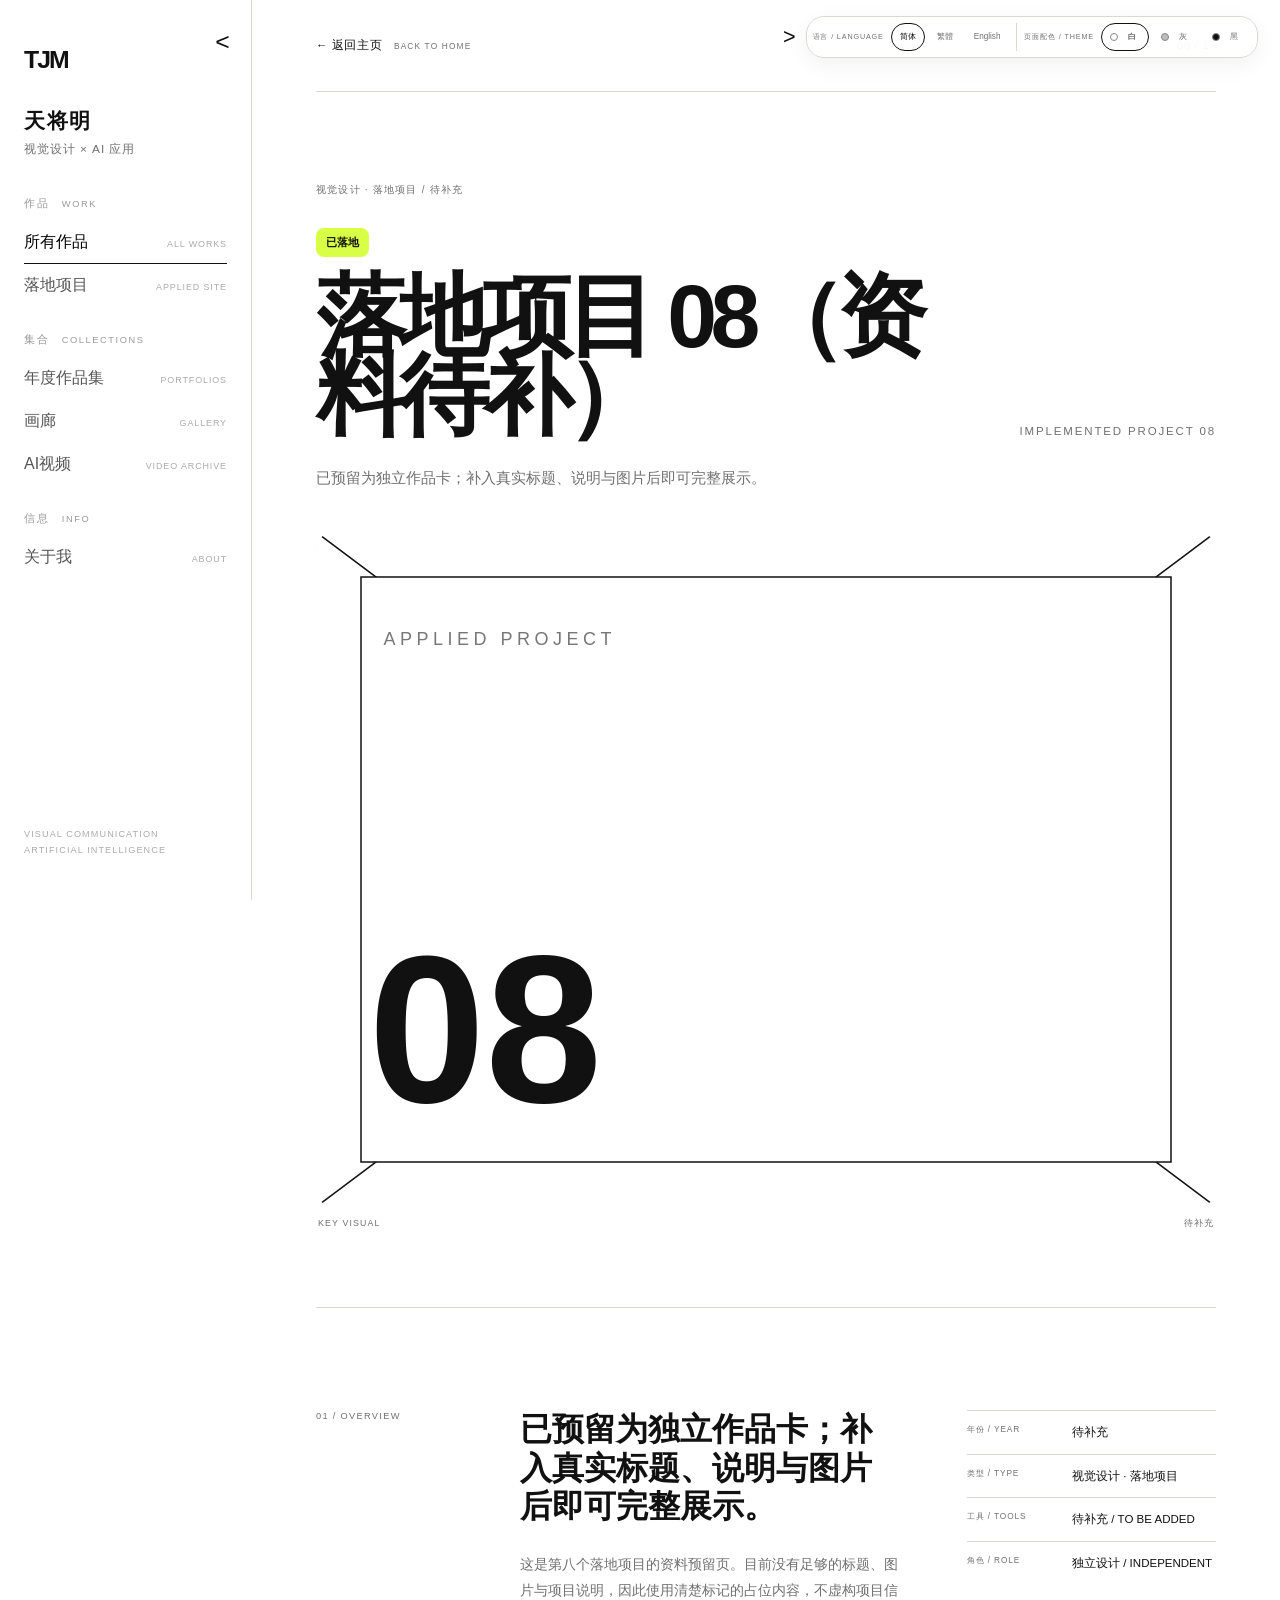
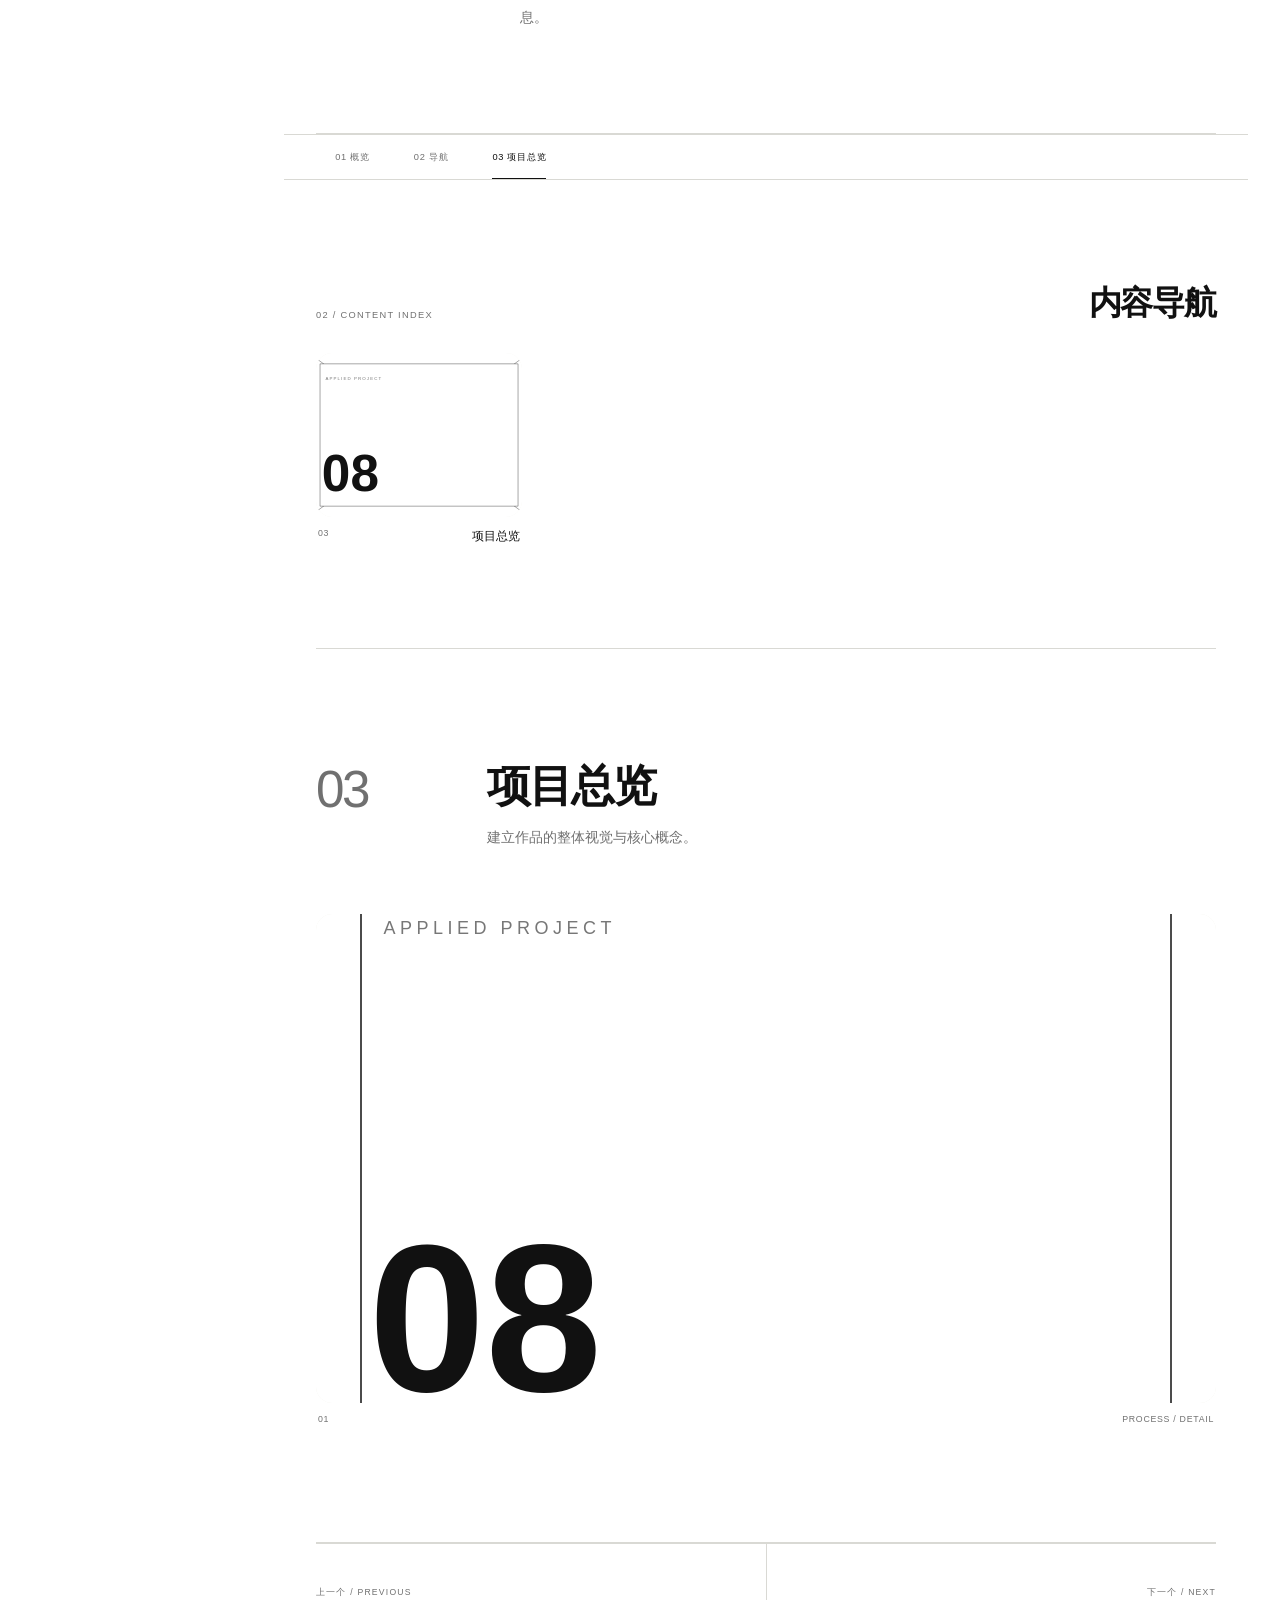
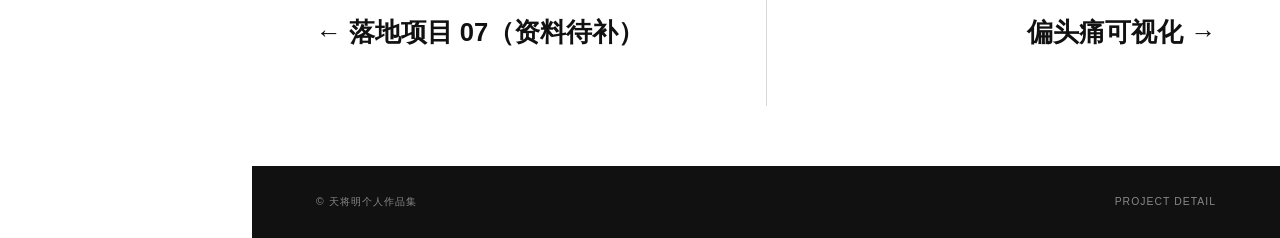
==== index.html @ c4c69c70 "1" ====
<!doctype html>
<html lang="zh-CN">
<head>
  <meta charset="utf-8">
  <meta name="viewport" content="width=device-width,initial-scale=1">
  <meta name="theme-color" content="#f6f6f1">
  <meta name="description" content="已预留为独立作品卡；补入真实标题、说明与图片后即可完整展示。">
  <title>落地项目 08（资料待补） | 天将明作品集</title>
  <link rel="stylesheet" href="style.default.css">
  <link rel="stylesheet" href="custom.css">
  <link rel="stylesheet" href="project-site-config.css">
  <link rel="stylesheet" href="detail-unified.css">
  <link rel="shortcut icon" href="assets/favicon.png">
</head>
<body class="unified-project-page" data-title-hans="落地项目 08（资料待补） | 天将明作品集" data-title-hant="落地項目 08（資料待補） | 天將明作品集" data-title-en="Implemented Project 08 (Content Pending) | Tian Jiangming Portfolio">
  <aside class="sidebar">
    <div class="sidebar-inner d-flex flex-column">
      <a class="brand px-4 pt-5 pb-4" href="https://tianming332.github.io/JiangmingTian_Portfolio_Final/?from=project#all-works" data-preserve-preferences data-main-return><span class="brand-logo">TJM</span><strong>天将明</strong><small>視覺設計 × AI 應用</small></a>
      <nav class="sidebar-menu-holder flex-grow-1 px-4" aria-label="主导航">
        <p class="nav-group">作品 <span>WORK</span></p>
        <a class="sidebar-link active" href="https://tianming332.github.io/JiangmingTian_Portfolio_Final/?from=project#all-works" data-preserve-preferences data-main-return>所有作品 <small>ALL WORKS</small></a>
        <a class="sidebar-link" data-site-key="applied" href="https://tianming332.github.io/Applied-Brand-Desig_wed/" data-preserve-preferences>落地項目 <small>APPLIED SITE</small></a>
        <p class="nav-group mt-4">集合 <span>COLLECTIONS</span></p>
        <a class="sidebar-link" data-site-key="annual" href="https://tianming332.github.io/TianJiangming-s-portfolio/" data-preserve-preferences>年度作品集 <small>PORTFOLIOS</small></a>
        <a class="sidebar-link" href="https://tianming332.github.io/JiangmingTian_Portfolio_Final/gallery.html" data-gallery-nav data-preserve-preferences>畫廊 <small>GALLERY</small></a>
        <a class="sidebar-link" data-site-key="videos" href="https://tianming332.github.io/Tian_vidos/" data-preserve-preferences><span data-i18n data-i18n-hans="AI视频" data-i18n-hant="AI视频" data-i18n-en="AI Video">AI视频</span> <small>VIDEO ARCHIVE</small></a>
        <p class="nav-group mt-4">信息 <span>INFO</span></p>
        <a class="sidebar-link" href="https://tianming332.github.io/JiangmingTian_Portfolio_Final/text.html" data-preserve-preferences>關於我 <small>ABOUT</small></a>
      </nav>
      <div class="px-4 py-4 sidebar-note">VISUAL COMMUNICATION<br>ARTIFICIAL INTELLIGENCE</div>
    </div>
  </aside>
  <main class="page-holder">
    <header class="mobile-header"><button class="navbar-toggler" type="button" data-i18n data-i18n-hans="菜单 / MENU" data-i18n-hant="菜單 / MENU" data-i18n-en="MENU">菜单 / MENU</button><a href="https://tianming332.github.io/JiangmingTian_Portfolio_Final/?from=project#all-works" data-preserve-preferences data-main-return data-i18n data-i18n-hans="天将明" data-i18n-hant="天將明" data-i18n-en="Tian Jiangming">天将明</a></header>
    <div class="project-progress" aria-hidden="true"><i id="progressBar"></i></div>
    <div class="project-root"><article class="project-article" id="project">
      <div class="project-return"><a href="https://tianming332.github.io/JiangmingTian_Portfolio_Final/?from=project#all-works" data-preserve-preferences data-main-return><span data-i18n data-i18n-hans="← 返回主页" data-i18n-hant="← 返回主页" data-i18n-en="← Back to Home">← 返回主页</span> <small>BACK TO HOME</small></a><span>08 / 17</span></div>
      <section class="project-detail-hero"><div class="project-heading"><p data-i18n data-i18n-hans="视觉设计 · 落地项目 / 待补充" data-i18n-hant="視覺設計 · 落地項目 / 待補充" data-i18n-en="Visual Design · Applied / To be added">视觉设计 · 落地项目 / 待补充</p><div class="detail-flags"><span class="project-status" data-i18n data-i18n-hans="已落地" data-i18n-hant="已落地" data-i18n-en="Launched">已落地</span></div><h1 data-i18n data-i18n-hans="落地项目 08（资料待补）" data-i18n-hant="落地項目 08（資料待補）" data-i18n-en="Implemented Project 08 (Content Pending)">落地项目 08（资料待补）</h1><h2>IMPLEMENTED PROJECT 08</h2><p class="project-lead" data-i18n data-i18n-hans="已预留为独立作品卡；补入真实标题、说明与图片后即可完整展示。" data-i18n-hant="已預留為獨立作品卡；補入真實標題、說明與圖片後即可完整展示。" data-i18n-en="Reserved as an independent project card and ready for its final title, description, and images.">已预留为独立作品卡；补入真实标题、说明与图片后即可完整展示。</p></div>
        <figure class="project-keyvisual"><img src="assets/cover-hero.svg" alt="落地项目 08（资料待补） 主视觉"><figcaption><span>KEY VISUAL</span><span>待補充</span></figcaption></figure>
      </section>
      <section class="project-overview"><p class="project-section-no">01 / OVERVIEW</p><div class="project-story"><h3 data-i18n data-i18n-hans="已预留为独立作品卡；补入真实标题、说明与图片后即可完整展示。" data-i18n-hant="已預留為獨立作品卡；補入真實標題、說明與圖片後即可完整展示。" data-i18n-en="Reserved as an independent project card and ready for its final title, description, and images.">已预留为独立作品卡；补入真实标题、说明与图片后即可完整展示。</h3><p data-i18n data-i18n-hans="这是第八个落地项目的资料预留页。目前没有足够的标题、图片与项目说明，因此使用清楚标记的占位内容，不虚构项目信息。" data-i18n-hant="這是第八個落地項目的資料預留頁。目前沒有足夠的標題、圖片與項目說明，因此使用清楚標記的占位內容，不虛構項目信息。" data-i18n-en="This page is reserved for the eighth implemented project. Because the final title, images, and project description are not yet available, clearly marked placeholder content is used without inventing project information.">这是第八个落地项目的资料预留页。目前没有足够的标题、图片与项目说明，因此使用清楚标记的占位内容，不虚构项目信息。</p></div><dl><div><dt data-i18n data-i18n-hans="年份 / YEAR" data-i18n-hant="年份 / YEAR" data-i18n-en="YEAR">年份 / YEAR</dt><dd data-i18n data-i18n-hans="待补充" data-i18n-hant="待補充" data-i18n-en="To be added">待补充</dd></div><div><dt data-i18n data-i18n-hans="类型 / TYPE" data-i18n-hant="類型 / TYPE" data-i18n-en="TYPE">类型 / TYPE</dt><dd data-i18n data-i18n-hans="视觉设计 · 落地项目" data-i18n-hant="視覺設計 · 落地項目" data-i18n-en="Visual Design · Applied">视觉设计 · 落地项目</dd></div><div><dt data-i18n data-i18n-hans="工具 / TOOLS" data-i18n-hant="工具 / TOOLS" data-i18n-en="TOOLS">工具 / TOOLS</dt><dd data-i18n data-i18n-hans="待补充 / TO BE ADDED" data-i18n-hant="待補充 / TO BE ADDED" data-i18n-en="To be added">待补充 / TO BE ADDED</dd></div><div><dt data-i18n data-i18n-hans="角色 / ROLE" data-i18n-hant="角色 / ROLE" data-i18n-en="ROLE">角色 / ROLE</dt><dd data-i18n data-i18n-hans="独立设计 / INDEPENDENT" data-i18n-hant="獨立設計 / INDEPENDENT" data-i18n-en="Independent Designer">独立设计 / INDEPENDENT</dd></div></dl></section>
      <section class="project-gallery-section"><div class="gallery-head"><p class="project-section-no">02 / PROCESS + OUTPUT</p><span>01 IMAGES</span></div><div class="project-gallery"><figure class="gallery-item gallery-wide"><button type="button" data-lightbox="assets/placeholder-applied-08.svg"><img src="assets/placeholder-applied-08.svg" alt="落地项目 08（资料待补） 详情图 1" loading="lazy"></button><figcaption><span>01</span><span>PROCESS / DETAIL</span></figcaption></figure></div></section>
      <nav class="project-next" aria-label="项目切换"><a href="../applied-project-07/index.html" data-detail-id="applied-project-07" data-preserve-preferences><small data-i18n data-i18n-hans="上一个 / PREVIOUS" data-i18n-hant="上一個 / PREVIOUS" data-i18n-en="PREVIOUS">上一个 / PREVIOUS</small><strong>← <span data-i18n data-i18n-hans="落地项目 07（资料待补）" data-i18n-hant="落地項目 07（資料待補）" data-i18n-en="Implemented Project 07 (Content Pending)">落地项目 07（资料待补）</span></strong></a><a href="../migraine-visual-a1/index.html" data-detail-id="migraine-visual-a1" data-preserve-preferences><small data-i18n data-i18n-hans="下一个 / NEXT" data-i18n-hant="下一個 / NEXT" data-i18n-en="NEXT">下一个 / NEXT</small><strong><span data-i18n data-i18n-hans="偏头痛可视化" data-i18n-hant="偏頭痛可視化" data-i18n-en="Migraine Visualization">偏头痛可视化</span> →</strong></a></nav>
    </article></div>
    <footer><span data-i18n data-i18n-hans="© 天将明个人作品集" data-i18n-hant="© 天将明個人作品集" data-i18n-en="© Tian Jiangming Portfolio">© 天将明个人作品集</span><span>PROJECT DETAIL</span></footer>
  </main>
  <dialog class="lightbox" id="lightbox"><button type="button" id="closeLightbox" aria-label="关闭图片" data-i18n data-i18n-hans="关闭 / CLOSE ×" data-i18n-hant="關閉 / CLOSE ×" data-i18n-en="CLOSE ×">关闭 / CLOSE ×</button><img id="lightboxImage" alt="作品图片放大预览"></dialog>
  <script src="detail-unified.js"></script><script src="project-site-config.js"></script><script src="front.js"></script><script src="project.js"></script>
</body>
</html>
---- style.default.css ----
/*
=========================================
=========================================

   Minimal | Bootstrap portfolio template

=========================================
========================================= */
/*!
 * Bootstrap v5.1.3 (https://getbootstrap.com/)
 * Copyright 2011-2021 The Bootstrap Authors
 * Copyright 2011-2021 Twitter, Inc.
 * Licensed under MIT (https://github.com/twbs/bootstrap/blob/main/LICENSE)
 */
:root {
  --bs-blue: #0d6efd;
  --bs-indigo: #6610f2;
  --bs-purple: #6f42c1;
  --bs-pink: #d63384;
  --bs-red: #dc3545;
  --bs-orange: #fd7e14;
  --bs-yellow: #ffc107;
  --bs-green: #28a745;
  --bs-teal: #20c997;
  --bs-cyan: #17a2b8;
  --bs-white: #fff;
  --bs-gray: #6c757d;
  --bs-gray-dark: #343a40;
  --bs-gray-100: #f8f9fa;
  --bs-gray-200: #e9ecef;
  --bs-gray-300: #dee2e6;
  --bs-gray-400: #ced4da;
  --bs-gray-500: #adb5bd;
  --bs-gray-600: #6c757d;
  --bs-gray-700: #495057;
  --bs-gray-800: #343a40;
  --bs-gray-900: #212529;
  --bs-primary: #ef5285;
  --bs-secondary: #6c757d;
  --bs-success: #28a745;
  --bs-info: #17a2b8;
  --bs-warning: #ffc107;
  --bs-danger: #dc3545;
  --bs-light: #f8f9fa;
  --bs-dark: #000;
  --bs-primary-rgb: 239, 82, 133;
  --bs-secondary-rgb: 108, 117, 125;
  --bs-success-rgb: 40, 167, 69;
  --bs-info-rgb: 23, 162, 184;
  --bs-warning-rgb: 255, 193, 7;
  --bs-danger-rgb: 220, 53, 69;
  --bs-light-rgb: 248, 249, 250;
  --bs-dark-rgb: 0, 0, 0;
  --bs-white-rgb: 255, 255, 255;
  --bs-black-rgb: 0, 0, 0;
  --bs-body-color-rgb: 18, 14, 24;
  --bs-body-bg-rgb: 255, 255, 255;
  --bs-font-sans-serif: "Source Sans Pro", sans-serif;
  --bs-font-monospace: SFMono-Regular, Menlo, Monaco, Consolas, "Liberation Mono", "Courier New", monospace;
  --bs-gradient: linear-gradient(180deg, rgba(255, 255, 255, 0.15), rgba(255, 255, 255, 0));
  --bs-body-font-family: var(--bs-font-sans-serif);
  --bs-body-font-size: 1rem;
  --bs-body-font-weight: 400;
  --bs-body-line-height: 1.5;
  --bs-body-color: #120e18;
  --bs-body-bg: #fff;
}

*,
*::before,
*::after {
  box-sizing: border-box;
}

@media (prefers-reduced-motion: no-preference) {
  :root {
    scroll-behavior: smooth;
  }
}

body {
  margin: 0;
  font-family: var(--bs-body-font-family);
  font-size: var(--bs-body-font-size);
  font-weight: var(--bs-body-font-weight);
  line-height: var(--bs-body-line-height);
  color: var(--bs-body-color);
  text-align: var(--bs-body-text-align);
  background-color: var(--bs-body-bg);
  -webkit-text-size-adjust: 100%;
  -webkit-tap-highlight-color: rgba(0, 0, 0, 0);
}

hr {
  margin: 1rem 0;
  color: inherit;
  background-color: currentColor;
  border: 0;
  opacity: 0.25;
}

hr:not([size]) {
  height: 1px;
}

h1, .h1, h2, .h2, h3, .h3, h4, .h4, h5, .h5, h6, .h6 {
  margin-top: 0;
  margin-bottom: 0.5rem;
  font-weight: 700;
  line-height: 1.2;
}

h1, .h1 {
  font-size: calc(1.375rem + 1.5vw);
}

@media (min-width: 1200px) {
  h1, .h1 {
    font-size: 2.5rem;
  }
}

h2, .h2 {
  font-size: calc(1.325rem + 0.9vw);
}

@media (min-width: 1200px) {
  h2, .h2 {
    font-size: 2rem;
  }
}

h3, .h3 {
  font-size: calc(1.3rem + 0.6vw);
}

@media (min-width: 1200px) {
  h3, .h3 {
    font-size: 1.75rem;
  }
}

h4, .h4 {
  font-size: calc(1.275rem + 0.3vw);
}

@media (min-width: 1200px) {
  h4, .h4 {
    font-size: 1.5rem;
  }
}

h5, .h5 {
  font-size: 1.25rem;
}

h6, .h6 {
  font-size: 1rem;
}

p {
  margin-top: 0;
  margin-bottom: 1rem;
}

abbr[title],
abbr[data-bs-original-title] {
  -webkit-text-decoration: underline dotted;
  text-decoration: underline dotted;
  cursor: help;
  -webkit-text-decoration-skip-ink: none;
  text-decoration-skip-ink: none;
}

address {
  margin-bottom: 1rem;
  font-style: normal;
  line-height: inherit;
}

ol,
ul {
  padding-left: 2rem;
}

ol,
ul,
dl {
  margin-top: 0;
  margin-bottom: 1rem;
}

ol ol,
ul ul,
ol ul,
ul ol {
  margin-bottom: 0;
}

dt {
  font-weight: 700;
}

dd {
  margin-bottom: .5rem;
  margin-left: 0;
}

blockquote {
  margin: 0 0 1rem;
}

b,
strong {
  font-weight: bolder;
}

small, .small {
  font-size: 0.8em;
}

mark, .mark {
  padding: 0.2em;
  background-color: #fcf8e3;
}

sub,
sup {
  position: relative;
  font-size: 0.75em;
  line-height: 0;
  vertical-align: baseline;
}

sub {
  bottom: -.25em;
}

sup {
  top: -.5em;
}

a {
  color: #ef5285;
  text-decoration: none;
}

a:hover {
  color: #e01557;
}

a:not([href]):not([class]), a:not([href]):not([class]):hover {
  color: inherit;
  text-decoration: none;
}

pre,
code,
kbd,
samp {
  font-family: var(--bs-font-monospace);
  font-size: 1em;
  direction: ltr /* rtl:ignore */;
  unicode-bidi: bidi-override;
}

pre {
  display: block;
  margin-top: 0;
  margin-bottom: 1rem;
  overflow: auto;
  font-size: 0.8em;
}

pre code {
  font-size: inherit;
  color: inherit;
  word-break: normal;
}

code {
  font-size: 0.8em;
  color: #d63384;
  word-wrap: break-word;
}

a > code {
  color: inherit;
}

kbd {
  padding: 0.2rem 0.4rem;
  font-size: 0.8em;
  color: #fff;
  background-color: #212529;
  border-radius: 0.2rem;
}

kbd kbd {
  padding: 0;
  font-size: 1em;
  font-weight: 700;
}

figure {
  margin: 0 0 1rem;
}

img,
svg {
  vertical-align: middle;
}

table {
  caption-side: bottom;
  border-collapse: collapse;
}

caption {
  padding-top: 0.5rem;
  padding-bottom: 0.5rem;
  color: #6c757d;
  text-align: left;
}

th {
  text-align: inherit;
  text-align: -webkit-match-parent;
}

thead,
tbody,
tfoot,
tr,
td,
th {
  border-color: inherit;
  border-style: solid;
  border-width: 0;
}

label {
  display: inline-block;
}

button {
  border-radius: 0;
}

button:focus:not(:focus-visible) {
  outline: 0;
}

input,
button,
select,
optgroup,
textarea {
  margin: 0;
  font-family: inherit;
  font-size: inherit;
  line-height: inherit;
}

button,
select {
  text-transform: none;
}

[role="button"] {
  cursor: pointer;
}

select {
  word-wrap: normal;
}

select:disabled {
  opacity: 1;
}

[list]::-webkit-calendar-picker-indicator {
  display: none;
}

button,
[type="button"],
[type="reset"],
[type="submit"] {
  -webkit-appearance: button;
}

button:not(:disabled),
[type="button"]:not(:disabled),
[type="reset"]:not(:disabled),
[type="submit"]:not(:disabled) {
  cursor: pointer;
}

::-moz-focus-inner {
  padding: 0;
  border-style: none;
}

textarea {
  resize: vertical;
}

fieldset {
  min-width: 0;
  padding: 0;
  margin: 0;
  border: 0;
}

legend {
  float: left;
  width: 100%;
  padding: 0;
  margin-bottom: 0.5rem;
  font-size: calc(1.275rem + 0.3vw);
  line-height: inherit;
}

@media (min-width: 1200px) {
  legend {
    font-size: 1.5rem;
  }
}

legend + * {
  clear: left;
}

::-webkit-datetime-edit-fields-wrapper,
::-webkit-datetime-edit-text,
::-webkit-datetime-edit-minute,
::-webkit-datetime-edit-hour-field,
::-webkit-datetime-edit-day-field,
::-webkit-datetime-edit-month-field,
::-webkit-datetime-edit-year-field {
  padding: 0;
}

::-webkit-inner-spin-button {
  height: auto;
}

[type="search"] {
  outline-offset: -2px;
  -webkit-appearance: textfield;
}

/* rtl:raw:
[type="tel"],
[type="url"],
[type="email"],
[type="number"] {
  direction: ltr;
}
*/
::-webkit-search-decoration {
  -webkit-appearance: none;
}

::-webkit-color-swatch-wrapper {
  padding: 0;
}

::-webkit-file-upload-button {
  font: inherit;
}

::file-selector-button {
  font: inherit;
}

::-webkit-file-upload-button {
  font: inherit;
  -webkit-appearance: button;
}

output {
  display: inline-block;
}

iframe {
  border: 0;
}

summary {
  display: list-item;
  cursor: pointer;
}

progress {
  vertical-align: baseline;
}

[hidden] {
  display: none !important;
}

.lead {
  font-size: 1.25rem;
  font-weight: 300;
}

.display-1 {
  font-size: calc(1.625rem + 4.5vw);
  font-weight: 300;
  line-height: 1.2;
}

@media (min-width: 1200px) {
  .display-1 {
    font-size: 5rem;
  }
}

.display-2 {
  font-size: calc(1.575rem + 3.9vw);
  font-weight: 300;
  line-height: 1.2;
}

@media (min-width: 1200px) {
  .display-2 {
    font-size: 4.5rem;
  }
}

.display-3 {
  font-size: calc(1.525rem + 3.3vw);
  font-weight: 300;
  line-height: 1.2;
}

@media (min-width: 1200px) {
  .display-3 {
    font-size: 4rem;
  }
}

.display-4 {
  font-size: calc(1.475rem + 2.7vw);
  font-weight: 300;
  line-height: 1.2;
}

@media (min-width: 1200px) {
  .display-4 {
    font-size: 3.5rem;
  }
}

.display-5 {
  font-size: calc(1.425rem + 2.1vw);
  font-weight: 300;
  line-height: 1.2;
}

@media (min-width: 1200px) {
  .display-5 {
    font-size: 3rem;
  }
}

.display-6 {
  font-size: calc(1.375rem + 1.5vw);
  font-weight: 300;
  line-height: 1.2;
}

@media (min-width: 1200px) {
  .display-6 {
    font-size: 2.5rem;
  }
}

.list-unstyled {
  padding-left: 0;
  list-style: none;
}

.list-inline {
  padding-left: 0;
  list-style: none;
}

.list-inline-item {
  display: inline-block;
}

.list-inline-item:not(:last-child) {
  margin-right: 0.5rem;
}

.initialism {
  font-size: 0.8em;
  text-transform: uppercase;
}

.blockquote {
  margin-bottom: 1rem;
  font-size: 1.25rem;
}

.blockquote > :last-child {
  margin-bottom: 0;
}

.blockquote-footer {
  margin-top: -1rem;
  margin-bottom: 1rem;
  font-size: 0.8em;
  color: #6c757d;
}

.blockquote-footer::before {
  content: "\2014\00A0";
}

.img-fluid {
  max-width: 100%;
  height: auto;
}

.img-thumbnail {
  padding: 0.25rem;
  background-color: #fff;
  border: 1px solid #dee2e6;
  border-radius: 0.25rem;
  max-width: 100%;
  height: auto;
}

.figure {
  display: inline-block;
}

.figure-img {
  margin-bottom: 0.5rem;
  line-height: 1;
}

.figure-caption {
  font-size: 0.8em;
  color: #6c757d;
}

.container,
.container-fluid,
.container-sm,
.container-md,
.container-lg,
.container-xl,
.container-xxl {
  width: 100%;
  padding-right: var(--bs-gutter-x, 1rem);
  padding-left: var(--bs-gutter-x, 1rem);
  margin-right: auto;
  margin-left: auto;
}

@media (min-width: 576px) {
  .container, .container-sm {
    max-width: 540px;
  }
}

@media (min-width: 768px) {
  .container, .container-sm, .container-md {
    max-width: 720px;
  }
}

@media (min-width: 992px) {
  .container, .container-sm, .container-md, .container-lg {
    max-width: 960px;
  }
}

@media (min-width: 1200px) {
  .container, .container-sm, .container-md, .container-lg, .container-xl {
    max-width: 1140px;
  }
}

@media (min-width: 1400px) {
  .container, .container-sm, .container-md, .container-lg, .container-xl, .container-xxl {
    max-width: 1320px;
  }
}

.row {
  --bs-gutter-x: 1.5rem;
  --bs-gutter-y: 0;
  display: flex;
  flex-wrap: wrap;
  margin-top: calc(-1 * var(--bs-gutter-y));
  margin-right: calc(-.5 * var(--bs-gutter-x));
  margin-left: calc(-.5 * var(--bs-gutter-x));
}

.row > * {
  flex-shrink: 0;
  width: 100%;
  max-width: 100%;
  padding-right: calc(var(--bs-gutter-x) * .5);
  padding-left: calc(var(--bs-gutter-x) * .5);
  margin-top: var(--bs-gutter-y);
}

.col {
  flex: 1 0 0%;
}

.row-cols-auto > * {
  flex: 0 0 auto;
  width: auto;
}

.row-cols-1 > * {
  flex: 0 0 auto;
  width: 100%;
}

.row-cols-2 > * {
  flex: 0 0 auto;
  width: 50%;
}

.row-cols-3 > * {
  flex: 0 0 auto;
  width: 33.33333%;
}

.row-cols-4 > * {
  flex: 0 0 auto;
  width: 25%;
}

.row-cols-5 > * {
  flex: 0 0 auto;
  width: 20%;
}

.row-cols-6 > * {
  flex: 0 0 auto;
  width: 16.66667%;
}

.col-auto {
  flex: 0 0 auto;
  width: auto;
}

.col-1 {
  flex: 0 0 auto;
  width: 8.33333%;
}

.col-2 {
  flex: 0 0 auto;
  width: 16.66667%;
}

.col-3 {
  flex: 0 0 auto;
  width: 25%;
}

.col-4 {
  flex: 0 0 auto;
  width: 33.33333%;
}

.col-5 {
  flex: 0 0 auto;
  width: 41.66667%;
}

.col-6 {
  flex: 0 0 auto;
  width: 50%;
}

.col-7 {
  flex: 0 0 auto;
  width: 58.33333%;
}

.col-8 {
  flex: 0 0 auto;
  width: 66.66667%;
}

.col-9 {
  flex: 0 0 auto;
  width: 75%;
}

.col-10 {
  flex: 0 0 auto;
  width: 83.33333%;
}

.col-11 {
  flex: 0 0 auto;
  width: 91.66667%;
}

.col-12 {
  flex: 0 0 auto;
  width: 100%;
}

.offset-1 {
  margin-left: 8.33333%;
}

.offset-2 {
  margin-left: 16.66667%;
}

.offset-3 {
  margin-left: 25%;
}

.offset-4 {
  margin-left: 33.33333%;
}

.offset-5 {
  margin-left: 41.66667%;
}

.offset-6 {
  margin-left: 50%;
}

.offset-7 {
  margin-left: 58.33333%;
}

.offset-8 {
  margin-left: 66.66667%;
}

.offset-9 {
  margin-left: 75%;
}

.offset-10 {
  margin-left: 83.33333%;
}

.offset-11 {
  margin-left: 91.66667%;
}

.g-0,
.gx-0 {
  --bs-gutter-x: 0;
}

.g-0,
.gy-0 {
  --bs-gutter-y: 0;
}

.g-1,
.gx-1 {
  --bs-gutter-x: 0.25rem;
}

.g-1,
.gy-1 {
  --bs-gutter-y: 0.25rem;
}

.g-2,
.gx-2 {
  --bs-gutter-x: 0.5rem;
}

.g-2,
.gy-2 {
  --bs-gutter-y: 0.5rem;
}

.g-3,
.gx-3 {
  --bs-gutter-x: 1rem;
}

.g-3,
.gy-3 {
  --bs-gutter-y: 1rem;
}

.g-4,
.gx-4 {
  --bs-gutter-x: 1.5rem;
}

.g-4,
.gy-4 {
  --bs-gutter-y: 1.5rem;
}

.g-5,
.gx-5 {
  --bs-gutter-x: 3rem;
}

.g-5,
.gy-5 {
  --bs-gutter-y: 3rem;
}

@media (min-width: 576px) {
  .col-sm {
    flex: 1 0 0%;
  }
  .row-cols-sm-auto > * {
    flex: 0 0 auto;
    width: auto;
  }
  .row-cols-sm-1 > * {
    flex: 0 0 auto;
    width: 100%;
  }
  .row-cols-sm-2 > * {
    flex: 0 0 auto;
    width: 50%;
  }
  .row-cols-sm-3 > * {
    flex: 0 0 auto;
    width: 33.33333%;
  }
  .row-cols-sm-4 > * {
    flex: 0 0 auto;
    width: 25%;
  }
  .row-cols-sm-5 > * {
    flex: 0 0 auto;
    width: 20%;
  }
  .row-cols-sm-6 > * {
    flex: 0 0 auto;
    width: 16.66667%;
  }
  .col-sm-auto {
    flex: 0 0 auto;
    width: auto;
  }
  .col-sm-1 {
    flex: 0 0 auto;
    width: 8.33333%;
  }
  .col-sm-2 {
    flex: 0 0 auto;
    width: 16.66667%;
  }
  .col-sm-3 {
    flex: 0 0 auto;
    width: 25%;
  }
  .col-sm-4 {
    flex: 0 0 auto;
    width: 33.33333%;
  }
  .col-sm-5 {
    flex: 0 0 auto;
    width: 41.66667%;
  }
  .col-sm-6 {
    flex: 0 0 auto;
    width: 50%;
  }
  .col-sm-7 {
    flex: 0 0 auto;
    width: 58.33333%;
  }
  .col-sm-8 {
    flex: 0 0 auto;
    width: 66.66667%;
  }
  .col-sm-9 {
    flex: 0 0 auto;
    width: 75%;
  }
  .col-sm-10 {
    flex: 0 0 auto;
    width: 83.33333%;
  }
  .col-sm-11 {
    flex: 0 0 auto;
    width: 91.66667%;
  }
  .col-sm-12 {
    flex: 0 0 auto;
    width: 100%;
  }
  .offset-sm-0 {
    margin-left: 0;
  }
  .offset-sm-1 {
    margin-left: 8.33333%;
  }
  .offset-sm-2 {
    margin-left: 16.66667%;
  }
  .offset-sm-3 {
    margin-left: 25%;
  }
  .offset-sm-4 {
    margin-left: 33.33333%;
  }
  .offset-sm-5 {
    margin-left: 41.66667%;
  }
  .offset-sm-6 {
    margin-left: 50%;
  }
  .offset-sm-7 {
    margin-left: 58.33333%;
  }
  .offset-sm-8 {
    margin-left: 66.66667%;
  }
  .offset-sm-9 {
    margin-left: 75%;
  }
  .offset-sm-10 {
    margin-left: 83.33333%;
  }
  .offset-sm-11 {
    margin-left: 91.66667%;
  }
  .g-sm-0,
  .gx-sm-0 {
    --bs-gutter-x: 0;
  }
  .g-sm-0,
  .gy-sm-0 {
    --bs-gutter-y: 0;
  }
  .g-sm-1,
  .gx-sm-1 {
    --bs-gutter-x: 0.25rem;
  }
  .g-sm-1,
  .gy-sm-1 {
    --bs-gutter-y: 0.25rem;
  }
  .g-sm-2,
  .gx-sm-2 {
    --bs-gutter-x: 0.5rem;
  }
  .g-sm-2,
  .gy-sm-2 {
    --bs-gutter-y: 0.5rem;
  }
  .g-sm-3,
  .gx-sm-3 {
    --bs-gutter-x: 1rem;
  }
  .g-sm-3,
  .gy-sm-3 {
    --bs-gutter-y: 1rem;
  }
  .g-sm-4,
  .gx-sm-4 {
    --bs-gutter-x: 1.5rem;
  }
  .g-sm-4,
  .gy-sm-4 {
    --bs-gutter-y: 1.5rem;
  }
  .g-sm-5,
  .gx-sm-5 {
    --bs-gutter-x: 3rem;
  }
  .g-sm-5,
  .gy-sm-5 {
    --bs-gutter-y: 3rem;
  }
}

@media (min-width: 768px) {
  .col-md {
    flex: 1 0 0%;
  }
  .row-cols-md-auto > * {
    flex: 0 0 auto;
    width: auto;
  }
  .row-cols-md-1 > * {
    flex: 0 0 auto;
    width: 100%;
  }
  .row-cols-md-2 > * {
    flex: 0 0 auto;
    width: 50%;
  }
  .row-cols-md-3 > * {
    flex: 0 0 auto;
    width: 33.33333%;
  }
  .row-cols-md-4 > * {
    flex: 0 0 auto;
    width: 25%;
  }
  .row-cols-md-5 > * {
    flex: 0 0 auto;
    width: 20%;
  }
  .row-cols-md-6 > * {
    flex: 0 0 auto;
    width: 16.66667%;
  }
  .col-md-auto {
    flex: 0 0 auto;
    width: auto;
  }
  .col-md-1 {
    flex: 0 0 auto;
    width: 8.33333%;
  }
  .col-md-2 {
    flex: 0 0 auto;
    width: 16.66667%;
  }
  .col-md-3 {
    flex: 0 0 auto;
    width: 25%;
  }
  .col-md-4 {
    flex: 0 0 auto;
    width: 33.33333%;
  }
  .col-md-5 {
    flex: 0 0 auto;
    width: 41.66667%;
  }
  .col-md-6 {
    flex: 0 0 auto;
    width: 50%;
  }
  .col-md-7 {
    flex: 0 0 auto;
    width: 58.33333%;
  }
  .col-md-8 {
    flex: 0 0 auto;
    width: 66.66667%;
  }
  .col-md-9 {
    flex: 0 0 auto;
    width: 75%;
  }
  .col-md-10 {
    flex: 0 0 auto;
    width: 83.33333%;
  }
  .col-md-11 {
    flex: 0 0 auto;
    width: 91.66667%;
  }
  .col-md-12 {
    flex: 0 0 auto;
    width: 100%;
  }
  .offset-md-0 {
    margin-left: 0;
  }
  .offset-md-1 {
    margin-left: 8.33333%;
  }
  .offset-md-2 {
    margin-left: 16.66667%;
  }
  .offset-md-3 {
    margin-left: 25%;
  }
  .offset-md-4 {
    margin-left: 33.33333%;
  }
  .offset-md-5 {
    margin-left: 41.66667%;
  }
  .offset-md-6 {
    margin-left: 50%;
  }
  .offset-md-7 {
    margin-left: 58.33333%;
  }
  .offset-md-8 {
    margin-left: 66.66667%;
  }
  .offset-md-9 {
    margin-left: 75%;
  }
  .offset-md-10 {
    margin-left: 83.33333%;
  }
  .offset-md-11 {
    margin-left: 91.66667%;
  }
  .g-md-0,
  .gx-md-0 {
    --bs-gutter-x: 0;
  }
  .g-md-0,
  .gy-md-0 {
    --bs-gutter-y: 0;
  }
  .g-md-1,
  .gx-md-1 {
    --bs-gutter-x: 0.25rem;
  }
  .g-md-1,
  .gy-md-1 {
    --bs-gutter-y: 0.25rem;
  }
  .g-md-2,
  .gx-md-2 {
    --bs-gutter-x: 0.5rem;
  }
  .g-md-2,
  .gy-md-2 {
    --bs-gutter-y: 0.5rem;
  }
  .g-md-3,
  .gx-md-3 {
    --bs-gutter-x: 1rem;
  }
  .g-md-3,
  .gy-md-3 {
    --bs-gutter-y: 1rem;
  }
  .g-md-4,
  .gx-md-4 {
    --bs-gutter-x: 1.5rem;
  }
  .g-md-4,
  .gy-md-4 {
    --bs-gutter-y: 1.5rem;
  }
  .g-md-5,
  .gx-md-5 {
    --bs-gutter-x: 3rem;
  }
  .g-md-5,
  .gy-md-5 {
    --bs-gutter-y: 3rem;
  }
}

@media (min-width: 992px) {
  .col-lg {
    flex: 1 0 0%;
  }
  .row-cols-lg-auto > * {
    flex: 0 0 auto;
    width: auto;
  }
  .row-cols-lg-1 > * {
    flex: 0 0 auto;
    width: 100%;
  }
  .row-cols-lg-2 > * {
    flex: 0 0 auto;
    width: 50%;
  }
  .row-cols-lg-3 > * {
    flex: 0 0 auto;
    width: 33.33333%;
  }
  .row-cols-lg-4 > * {
    flex: 0 0 auto;
    width: 25%;
  }
  .row-cols-lg-5 > * {
    flex: 0 0 auto;
    width: 20%;
  }
  .row-cols-lg-6 > * {
    flex: 0 0 auto;
    width: 16.66667%;
  }
  .col-lg-auto {
    flex: 0 0 auto;
    width: auto;
  }
  .col-lg-1 {
    flex: 0 0 auto;
    width: 8.33333%;
  }
  .col-lg-2 {
    flex: 0 0 auto;
    width: 16.66667%;
  }
  .col-lg-3 {
    flex: 0 0 auto;
    width: 25%;
  }
  .col-lg-4 {
    flex: 0 0 auto;
    width: 33.33333%;
  }
  .col-lg-5 {
    flex: 0 0 auto;
    width: 41.66667%;
  }
  .col-lg-6 {
    flex: 0 0 auto;
    width: 50%;
  }
  .col-lg-7 {
    flex: 0 0 auto;
    width: 58.33333%;
  }
  .col-lg-8 {
    flex: 0 0 auto;
    width: 66.66667%;
  }
  .col-lg-9 {
    flex: 0 0 auto;
    width: 75%;
  }
  .col-lg-10 {
    flex: 0 0 auto;
    width: 83.33333%;
  }
  .col-lg-11 {
    flex: 0 0 auto;
    width: 91.66667%;
  }
  .col-lg-12 {
    flex: 0 0 auto;
    width: 100%;
  }
  .offset-lg-0 {
    margin-left: 0;
  }
  .offset-lg-1 {
    margin-left: 8.33333%;
  }
  .offset-lg-2 {
    margin-left: 16.66667%;
  }
  .offset-lg-3 {
    margin-left: 25%;
  }
  .offset-lg-4 {
    margin-left: 33.33333%;
  }
  .offset-lg-5 {
    margin-left: 41.66667%;
  }
  .offset-lg-6 {
    margin-left: 50%;
  }
  .offset-lg-7 {
    margin-left: 58.33333%;
  }
  .offset-lg-8 {
    margin-left: 66.66667%;
  }
  .offset-lg-9 {
    margin-left: 75%;
  }
  .offset-lg-10 {
    margin-left: 83.33333%;
  }
  .offset-lg-11 {
    margin-left: 91.66667%;
  }
  .g-lg-0,
  .gx-lg-0 {
    --bs-gutter-x: 0;
  }
  .g-lg-0,
  .gy-lg-0 {
    --bs-gutter-y: 0;
  }
  .g-lg-1,
  .gx-lg-1 {
    --bs-gutter-x: 0.25rem;
  }
  .g-lg-1,
  .gy-lg-1 {
    --bs-gutter-y: 0.25rem;
  }
  .g-lg-2,
  .gx-lg-2 {
    --bs-gutter-x: 0.5rem;
  }
  .g-lg-2,
  .gy-lg-2 {
    --bs-gutter-y: 0.5rem;
  }
  .g-lg-3,
  .gx-lg-3 {
    --bs-gutter-x: 1rem;
  }
  .g-lg-3,
  .gy-lg-3 {
    --bs-gutter-y: 1rem;
  }
  .g-lg-4,
  .gx-lg-4 {
    --bs-gutter-x: 1.5rem;
  }
  .g-lg-4,
  .gy-lg-4 {
    --bs-gutter-y: 1.5rem;
  }
  .g-lg-5,
  .gx-lg-5 {
    --bs-gutter-x: 3rem;
  }
  .g-lg-5,
  .gy-lg-5 {
    --bs-gutter-y: 3rem;
  }
}

@media (min-width: 1200px) {
  .col-xl {
    flex: 1 0 0%;
  }
  .row-cols-xl-auto > * {
    flex: 0 0 auto;
    width: auto;
  }
  .row-cols-xl-1 > * {
    flex: 0 0 auto;
    width: 100%;
  }
  .row-cols-xl-2 > * {
    flex: 0 0 auto;
    width: 50%;
  }
  .row-cols-xl-3 > * {
    flex: 0 0 auto;
    width: 33.33333%;
  }
  .row-cols-xl-4 > * {
    flex: 0 0 auto;
    width: 25%;
  }
  .row-cols-xl-5 > * {
    flex: 0 0 auto;
    width: 20%;
  }
  .row-cols-xl-6 > * {
    flex: 0 0 auto;
    width: 16.66667%;
  }
  .col-xl-auto {
    flex: 0 0 auto;
    width: auto;
  }
  .col-xl-1 {
    flex: 0 0 auto;
    width: 8.33333%;
  }
  .col-xl-2 {
    flex: 0 0 auto;
    width: 16.66667%;
  }
  .col-xl-3 {
    flex: 0 0 auto;
    width: 25%;
  }
  .col-xl-4 {
    flex: 0 0 auto;
    width: 33.33333%;
  }
  .col-xl-5 {
    flex: 0 0 auto;
    width: 41.66667%;
  }
  .col-xl-6 {
    flex: 0 0 auto;
    width: 50%;
  }
  .col-xl-7 {
    flex: 0 0 auto;
    width: 58.33333%;
  }
  .col-xl-8 {
    flex: 0 0 auto;
    width: 66.66667%;
  }
  .col-xl-9 {
    flex: 0 0 auto;
    width: 75%;
  }
  .col-xl-10 {
    flex: 0 0 auto;
    width: 83.33333%;
  }
  .col-xl-11 {
    flex: 0 0 auto;
    width: 91.66667%;
  }
  .col-xl-12 {
    flex: 0 0 auto;
    width: 100%;
  }
  .offset-xl-0 {
    margin-left: 0;
  }
  .offset-xl-1 {
    margin-left: 8.33333%;
  }
  .offset-xl-2 {
    margin-left: 16.66667%;
  }
  .offset-xl-3 {
    margin-left: 25%;
  }
  .offset-xl-4 {
    margin-left: 33.33333%;
  }
  .offset-xl-5 {
    margin-left: 41.66667%;
  }
  .offset-xl-6 {
    margin-left: 50%;
  }
  .offset-xl-7 {
    margin-left: 58.33333%;
  }
  .offset-xl-8 {
    margin-left: 66.66667%;
  }
  .offset-xl-9 {
    margin-left: 75%;
  }
  .offset-xl-10 {
    margin-left: 83.33333%;
  }
  .offset-xl-11 {
    margin-left: 91.66667%;
  }
  .g-xl-0,
  .gx-xl-0 {
    --bs-gutter-x: 0;
  }
  .g-xl-0,
  .gy-xl-0 {
    --bs-gutter-y: 0;
  }
  .g-xl-1,
  .gx-xl-1 {
    --bs-gutter-x: 0.25rem;
  }
  .g-xl-1,
  .gy-xl-1 {
    --bs-gutter-y: 0.25rem;
  }
  .g-xl-2,
  .gx-xl-2 {
    --bs-gutter-x: 0.5rem;
  }
  .g-xl-2,
  .gy-xl-2 {
    --bs-gutter-y: 0.5rem;
  }
  .g-xl-3,
  .gx-xl-3 {
    --bs-gutter-x: 1rem;
  }
  .g-xl-3,
  .gy-xl-3 {
    --bs-gutter-y: 1rem;
  }
  .g-xl-4,
  .gx-xl-4 {
    --bs-gutter-x: 1.5rem;
  }
  .g-xl-4,
  .gy-xl-4 {
    --bs-gutter-y: 1.5rem;
  }
  .g-xl-5,
  .gx-xl-5 {
    --bs-gutter-x: 3rem;
  }
  .g-xl-5,
  .gy-xl-5 {
    --bs-gutter-y: 3rem;
  }
}

@media (min-width: 1400px) {
  .col-xxl {
    flex: 1 0 0%;
  }
  .row-cols-xxl-auto > * {
    flex: 0 0 auto;
    width: auto;
  }
  .row-cols-xxl-1 > * {
    flex: 0 0 auto;
    width: 100%;
  }
  .row-cols-xxl-2 > * {
    flex: 0 0 auto;
    width: 50%;
  }
  .row-cols-xxl-3 > * {
    flex: 0 0 auto;
    width: 33.33333%;
  }
  .row-cols-xxl-4 > * {
    flex: 0 0 auto;
    width: 25%;
  }
  .row-cols-xxl-5 > * {
    flex: 0 0 auto;
    width: 20%;
  }
  .row-cols-xxl-6 > * {
    flex: 0 0 auto;
    width: 16.66667%;
  }
  .col-xxl-auto {
    flex: 0 0 auto;
    width: auto;
  }
  .col-xxl-1 {
    flex: 0 0 auto;
    width: 8.33333%;
  }
  .col-xxl-2 {
    flex: 0 0 auto;
    width: 16.66667%;
  }
  .col-xxl-3 {
    flex: 0 0 auto;
    width: 25%;
  }
  .col-xxl-4 {
    flex: 0 0 auto;
    width: 33.33333%;
  }
  .col-xxl-5 {
    flex: 0 0 auto;
    width: 41.66667%;
  }
  .col-xxl-6 {
    flex: 0 0 auto;
    width: 50%;
  }
  .col-xxl-7 {
    flex: 0 0 auto;
    width: 58.33333%;
  }
  .col-xxl-8 {
    flex: 0 0 auto;
    width: 66.66667%;
  }
  .col-xxl-9 {
    flex: 0 0 auto;
    width: 75%;
  }
  .col-xxl-10 {
    flex: 0 0 auto;
    width: 83.33333%;
  }
  .col-xxl-11 {
    flex: 0 0 auto;
    width: 91.66667%;
  }
  .col-xxl-12 {
    flex: 0 0 auto;
    width: 100%;
  }
  .offset-xxl-0 {
    margin-left: 0;
  }
  .offset-xxl-1 {
    margin-left: 8.33333%;
  }
  .offset-xxl-2 {
    margin-left: 16.66667%;
  }
  .offset-xxl-3 {
    margin-left: 25%;
  }
  .offset-xxl-4 {
    margin-left: 33.33333%;
  }
  .offset-xxl-5 {
    margin-left: 41.66667%;
  }
  .offset-xxl-6 {
    margin-left: 50%;
  }
  .offset-xxl-7 {
    margin-left: 58.33333%;
  }
  .offset-xxl-8 {
    margin-left: 66.66667%;
  }
  .offset-xxl-9 {
    margin-left: 75%;
  }
  .offset-xxl-10 {
    margin-left: 83.33333%;
  }
  .offset-xxl-11 {
    margin-left: 91.66667%;
  }
  .g-xxl-0,
  .gx-xxl-0 {
    --bs-gutter-x: 0;
  }
  .g-xxl-0,
  .gy-xxl-0 {
    --bs-gutter-y: 0;
  }
  .g-xxl-1,
  .gx-xxl-1 {
    --bs-gutter-x: 0.25rem;
  }
  .g-xxl-1,
  .gy-xxl-1 {
    --bs-gutter-y: 0.25rem;
  }
  .g-xxl-2,
  .gx-xxl-2 {
    --bs-gutter-x: 0.5rem;
  }
  .g-xxl-2,
  .gy-xxl-2 {
    --bs-gutter-y: 0.5rem;
  }
  .g-xxl-3,
  .gx-xxl-3 {
    --bs-gutter-x: 1rem;
  }
  .g-xxl-3,
  .gy-xxl-3 {
    --bs-gutter-y: 1rem;
  }
  .g-xxl-4,
  .gx-xxl-4 {
    --bs-gutter-x: 1.5rem;
  }
  .g-xxl-4,
  .gy-xxl-4 {
    --bs-gutter-y: 1.5rem;
  }
  .g-xxl-5,
  .gx-xxl-5 {
    --bs-gutter-x: 3rem;
  }
  .g-xxl-5,
  .gy-xxl-5 {
    --bs-gutter-y: 3rem;
  }
}

.table {
  --bs-table-bg: transparent;
  --bs-table-accent-bg: transparent;
  --bs-table-striped-color: #120e18;
  --bs-table-striped-bg: rgba(0, 0, 0, 0.05);
  --bs-table-active-color: #120e18;
  --bs-table-active-bg: rgba(0, 0, 0, 0.1);
  --bs-table-hover-color: #120e18;
  --bs-table-hover-bg: rgba(0, 0, 0, 0.075);
  width: 100%;
  margin-bottom: 1rem;
  color: #120e18;
  vertical-align: top;
  border-color: #dee2e6;
}

.table > :not(caption) > * > * {
  padding: 0.5rem 0.5rem;
  background-color: var(--bs-table-bg);
  border-bottom-width: 1px;
  box-shadow: inset 0 0 0 9999px var(--bs-table-accent-bg);
}

.table > tbody {
  vertical-align: inherit;
}

.table > thead {
  vertical-align: bottom;
}

.table > :not(:first-child) {
  border-top: 2px solid currentColor;
}

.caption-top {
  caption-side: top;
}

.table-sm > :not(caption) > * > * {
  padding: 0.25rem 0.25rem;
}

.table-bordered > :not(caption) > * {
  border-width: 1px 0;
}

.table-bordered > :not(caption) > * > * {
  border-width: 0 1px;
}

.table-borderless > :not(caption) > * > * {
  border-bottom-width: 0;
}

.table-borderless > :not(:first-child) {
  border-top-width: 0;
}

.table-striped > tbody > tr:nth-of-type(odd) > * {
  --bs-table-accent-bg: var(--bs-table-striped-bg);
  color: var(--bs-table-striped-color);
}

.table-active {
  --bs-table-accent-bg: var(--bs-table-active-bg);
  color: var(--bs-table-active-color);
}

.table-hover > tbody > tr:hover > * {
  --bs-table-accent-bg: var(--bs-table-hover-bg);
  color: var(--bs-table-hover-color);
}

.table-primary {
  --bs-table-bg: #fcdce7;
  --bs-table-striped-bg: #f1d3de;
  --bs-table-striped-color: #212529;
  --bs-table-active-bg: #e6cad4;
  --bs-table-active-color: #212529;
  --bs-table-hover-bg: #ecced9;
  --bs-table-hover-color: #212529;
  color: #212529;
  border-color: #e6cad4;
}

.table-secondary {
  --bs-table-bg: #e2e3e5;
  --bs-table-striped-bg: #d8dadc;
  --bs-table-striped-color: #212529;
  --bs-table-active-bg: #cfd0d2;
  --bs-table-active-color: #212529;
  --bs-table-hover-bg: #d4d5d7;
  --bs-table-hover-color: #212529;
  color: #212529;
  border-color: #cfd0d2;
}

.table-success {
  --bs-table-bg: #d4edda;
  --bs-table-striped-bg: #cbe3d1;
  --bs-table-striped-color: #212529;
  --bs-table-active-bg: #c2d9c8;
  --bs-table-active-color: #212529;
  --bs-table-hover-bg: #c7decd;
  --bs-table-hover-color: #212529;
  color: #212529;
  border-color: #c2d9c8;
}

.table-info {
  --bs-table-bg: #d1ecf1;
  --bs-table-striped-bg: #c8e2e7;
  --bs-table-striped-color: #212529;
  --bs-table-active-bg: #bfd8dd;
  --bs-table-active-color: #212529;
  --bs-table-hover-bg: #c4dde2;
  --bs-table-hover-color: #212529;
  color: #212529;
  border-color: #bfd8dd;
}

.table-warning {
  --bs-table-bg: #fff3cd;
  --bs-table-striped-bg: #f4e9c5;
  --bs-table-striped-color: #212529;
  --bs-table-active-bg: #e9debd;
  --bs-table-active-color: #212529;
  --bs-table-hover-bg: #eee4c1;
  --bs-table-hover-color: #212529;
  color: #212529;
  border-color: #e9debd;
}

.table-danger {
  --bs-table-bg: #f8d7da;
  --bs-table-striped-bg: #edced1;
  --bs-table-striped-color: #212529;
  --bs-table-active-bg: #e3c5c8;
  --bs-table-active-color: #212529;
  --bs-table-hover-bg: #e8cacd;
  --bs-table-hover-color: #212529;
  color: #212529;
  border-color: #e3c5c8;
}

.table-light {
  --bs-table-bg: #f8f9fa;
  --bs-table-striped-bg: #edeef0;
  --bs-table-striped-color: #212529;
  --bs-table-active-bg: #e3e4e5;
  --bs-table-active-color: #212529;
  --bs-table-hover-bg: #e8e9ea;
  --bs-table-hover-color: #212529;
  color: #212529;
  border-color: #e3e4e5;
}

.table-dark {
  --bs-table-bg: #000;
  --bs-table-striped-bg: #0d0d0d;
  --bs-table-striped-color: #fff;
  --bs-table-active-bg: #1a1a1a;
  --bs-table-active-color: #fff;
  --bs-table-hover-bg: #131313;
  --bs-table-hover-color: #fff;
  color: #fff;
  border-color: #1a1a1a;
}

.table-responsive {
  overflow-x: auto;
  -webkit-overflow-scrolling: touch;
}

@media (max-width: 575.98px) {
  .table-responsive-sm {
    overflow-x: auto;
    -webkit-overflow-scrolling: touch;
  }
}

@media (max-width: 767.98px) {
  .table-responsive-md {
    overflow-x: auto;
    -webkit-overflow-scrolling: touch;
  }
}

@media (max-width: 991.98px) {
  .table-responsive-lg {
    overflow-x: auto;
    -webkit-overflow-scrolling: touch;
  }
}

@media (max-width: 1199.98px) {
  .table-responsive-xl {
    overflow-x: auto;
    -webkit-overflow-scrolling: touch;
  }
}

@media (max-width: 1399.98px) {
  .table-responsive-xxl {
    overflow-x: auto;
    -webkit-overflow-scrolling: touch;
  }
}

.form-label {
  margin-bottom: 0.5rem;
}

.col-form-label {
  padding-top: calc(0.375rem + 1px);
  padding-bottom: calc(0.375rem + 1px);
  margin-bottom: 0;
  font-size: inherit;
  line-height: 1.5;
}

.col-form-label-lg {
  padding-top: calc(0.5rem + 1px);
  padding-bottom: calc(0.5rem + 1px);
  font-size: 1.25rem;
}

.col-form-label-sm {
  padding-top: calc(0.25rem + 1px);
  padding-bottom: calc(0.25rem + 1px);
  font-size: 0.875rem;
}

.form-text {
  margin-top: 0.25rem;
  font-size: 0.8em;
  color: #6c757d;
}

.form-control {
  display: block;
  width: 100%;
  padding: 0.375rem 0.75rem;
  font-size: 1rem;
  font-weight: 400;
  line-height: 1.5;
  color: #120e18;
  background-color: #fff;
  background-clip: padding-box;
  border: 1px solid #ced4da;
  -webkit-appearance: none;
  -moz-appearance: none;
  appearance: none;
  border-radius: 0.25rem;
  transition: border-color 0.15s ease-in-out, box-shadow 0.15s ease-in-out;
}

@media (prefers-reduced-motion: reduce) {
  .form-control {
    transition: none;
  }
}

.form-control[type="file"] {
  overflow: hidden;
}

.form-control[type="file"]:not(:disabled):not([readonly]) {
  cursor: pointer;
}

.form-control:focus {
  color: #120e18;
  background-color: #fff;
  border-color: #f7a9c2;
  outline: 0;
  box-shadow: 0 0 0 0.25rem rgba(239, 82, 133, 0.25);
}

.form-control::-webkit-date-and-time-value {
  height: 1.5em;
}

.form-control::-moz-placeholder {
  color: #6c757d;
  opacity: 1;
}

.form-control::placeholder {
  color: #6c757d;
  opacity: 1;
}

.form-control:disabled, .form-control[readonly] {
  background-color: #e9ecef;
  opacity: 1;
}

.form-control::-webkit-file-upload-button {
  padding: 0.375rem 0.75rem;
  margin: -0.375rem -0.75rem;
  -webkit-margin-end: 0.75rem;
  margin-inline-end: 0.75rem;
  color: #120e18;
  background-color: #e9ecef;
  pointer-events: none;
  border-color: inherit;
  border-style: solid;
  border-width: 0;
  border-inline-end-width: 1px;
  border-radius: 0;
  -webkit-transition: color 0.15s ease-in-out, background-color 0.15s ease-in-out, border-color 0.15s ease-in-out, box-shadow 0.15s ease-in-out;
  transition: color 0.15s ease-in-out, background-color 0.15s ease-in-out, border-color 0.15s ease-in-out, box-shadow 0.15s ease-in-out;
}

.form-control::file-selector-button {
  padding: 0.375rem 0.75rem;
  margin: -0.375rem -0.75rem;
  -webkit-margin-end: 0.75rem;
  margin-inline-end: 0.75rem;
  color: #120e18;
  background-color: #e9ecef;
  pointer-events: none;
  border-color: inherit;
  border-style: solid;
  border-width: 0;
  border-inline-end-width: 1px;
  border-radius: 0;
  transition: color 0.15s ease-in-out, background-color 0.15s ease-in-out, border-color 0.15s ease-in-out, box-shadow 0.15s ease-in-out;
}

@media (prefers-reduced-motion: reduce) {
  .form-control::-webkit-file-upload-button {
    -webkit-transition: none;
    transition: none;
  }
  .form-control::file-selector-button {
    transition: none;
  }
}

.form-control:hover:not(:disabled):not([readonly])::-webkit-file-upload-button {
  background-color: #dde0e3;
}

.form-control:hover:not(:disabled):not([readonly])::file-selector-button {
  background-color: #dde0e3;
}

.form-control::-webkit-file-upload-button {
  padding: 0.375rem 0.75rem;
  margin: -0.375rem -0.75rem;
  -webkit-margin-end: 0.75rem;
  margin-inline-end: 0.75rem;
  color: #120e18;
  background-color: #e9ecef;
  pointer-events: none;
  border-color: inherit;
  border-style: solid;
  border-width: 0;
  border-inline-end-width: 1px;
  border-radius: 0;
  -webkit-transition: color 0.15s ease-in-out, background-color 0.15s ease-in-out, border-color 0.15s ease-in-out, box-shadow 0.15s ease-in-out;
  transition: color 0.15s ease-in-out, background-color 0.15s ease-in-out, border-color 0.15s ease-in-out, box-shadow 0.15s ease-in-out;
}

@media (prefers-reduced-motion: reduce) {
  .form-control::-webkit-file-upload-button {
    -webkit-transition: none;
    transition: none;
  }
}

.form-control:hover:not(:disabled):not([readonly])::-webkit-file-upload-button {
  background-color: #dde0e3;
}

.form-control-plaintext {
  display: block;
  width: 100%;
  padding: 0.375rem 0;
  margin-bottom: 0;
  line-height: 1.5;
  color: #120e18;
  background-color: transparent;
  border: solid transparent;
  border-width: 1px 0;
}

.form-control-plaintext.form-control-sm, .form-control-plaintext.form-control-lg {
  padding-right: 0;
  padding-left: 0;
}

.form-control-sm {
  min-height: calc(1.5em + 0.5rem + 2px);
  padding: 0.25rem 0.5rem;
  font-size: 0.875rem;
  border-radius: 0.2rem;
}

.form-control-sm::-webkit-file-upload-button {
  padding: 0.25rem 0.5rem;
  margin: -0.25rem -0.5rem;
  -webkit-margin-end: 0.5rem;
  margin-inline-end: 0.5rem;
}

.form-control-sm::file-selector-button {
  padding: 0.25rem 0.5rem;
  margin: -0.25rem -0.5rem;
  -webkit-margin-end: 0.5rem;
  margin-inline-end: 0.5rem;
}

.form-control-sm::-webkit-file-upload-button {
  padding: 0.25rem 0.5rem;
  margin: -0.25rem -0.5rem;
  -webkit-margin-end: 0.5rem;
  margin-inline-end: 0.5rem;
}

.form-control-lg {
  min-height: calc(1.5em + 1rem + 2px);
  padding: 0.5rem 1rem;
  font-size: 1.25rem;
  border-radius: 0.3rem;
}

.form-control-lg::-webkit-file-upload-button {
  padding: 0.5rem 1rem;
  margin: -0.5rem -1rem;
  -webkit-margin-end: 1rem;
  margin-inline-end: 1rem;
}

.form-control-lg::file-selector-button {
  padding: 0.5rem 1rem;
  margin: -0.5rem -1rem;
  -webkit-margin-end: 1rem;
  margin-inline-end: 1rem;
}

.form-control-lg::-webkit-file-upload-button {
  padding: 0.5rem 1rem;
  margin: -0.5rem -1rem;
  -webkit-margin-end: 1rem;
  margin-inline-end: 1rem;
}

textarea.form-control {
  min-height: calc(1.5em + 0.75rem + 2px);
}

textarea.form-control-sm {
  min-height: calc(1.5em + 0.5rem + 2px);
}

textarea.form-control-lg {
  min-height: calc(1.5em + 1rem + 2px);
}

.form-control-color {
  width: 3rem;
  height: auto;
  padding: 0.375rem;
}

.form-control-color:not(:disabled):not([readonly]) {
  cursor: pointer;
}

.form-control-color::-moz-color-swatch {
  height: 1.5em;
  border-radius: 0.25rem;
}

.form-control-color::-webkit-color-swatch {
  height: 1.5em;
  border-radius: 0.25rem;
}

.form-select {
  display: block;
  width: 100%;
  padding: 0.375rem 2.25rem 0.375rem 0.75rem;
  -moz-padding-start: calc(0.75rem - 3px);
  font-size: 1rem;
  font-weight: 400;
  line-height: 1.5;
  color: #120e18;
  background-color: #fff;
  background-image: url("data:image/svg+xml,%3csvg xmlns='http://www.w3.org/2000/svg' viewBox='0 0 16 16'%3e%3cpath fill='none' stroke='%23343a40' stroke-linecap='round' stroke-linejoin='round' stroke-width='2' d='M2 5l6 6 6-6'/%3e%3c/svg%3e");
  background-repeat: no-repeat;
  background-position: right 0.75rem center;
  background-size: 16px 12px;
  border: 1px solid #ced4da;
  border-radius: 0.25rem;
  transition: border-color 0.15s ease-in-out, box-shadow 0.15s ease-in-out;
  -webkit-appearance: none;
  -moz-appearance: none;
  appearance: none;
}

@media (prefers-reduced-motion: reduce) {
  .form-select {
    transition: none;
  }
}

.form-select:focus {
  border-color: #f7a9c2;
  outline: 0;
  box-shadow: 0 0 0 0.25rem rgba(239, 82, 133, 0.25);
}

.form-select[multiple], .form-select[size]:not([size="1"]) {
  padding-right: 0.75rem;
  background-image: none;
}

.form-select:disabled {
  background-color: #e9ecef;
}

.form-select:-moz-focusring {
  color: transparent;
  text-shadow: 0 0 0 #120e18;
}

.form-select-sm {
  padding-top: 0.25rem;
  padding-bottom: 0.25rem;
  padding-left: 0.5rem;
  font-size: 0.875rem;
  border-radius: 0.2rem;
}

.form-select-lg {
  padding-top: 0.5rem;
  padding-bottom: 0.5rem;
  padding-left: 1rem;
  font-size: 1.25rem;
  border-radius: 0.3rem;
}

.form-check {
  display: block;
  min-height: 1.5rem;
  padding-left: 1.5em;
  margin-bottom: 0.125rem;
}

.form-check .form-check-input {
  float: left;
  margin-left: -1.5em;
}

.form-check-input {
  width: 1em;
  height: 1em;
  margin-top: 0.25em;
  vertical-align: top;
  background-color: #fff;
  background-repeat: no-repeat;
  background-position: center;
  background-size: contain;
  border: 1px solid rgba(0, 0, 0, 0.25);
  -webkit-appearance: none;
  -moz-appearance: none;
  appearance: none;
  -webkit-print-color-adjust: exact;
  color-adjust: exact;
}

.form-check-input[type="checkbox"] {
  border-radius: 0.25em;
}

.form-check-input[type="radio"] {
  border-radius: 50%;
}

.form-check-input:active {
  filter: brightness(90%);
}

.form-check-input:focus {
  border-color: #f7a9c2;
  outline: 0;
  box-shadow: 0 0 0 0.25rem rgba(239, 82, 133, 0.25);
}

.form-check-input:checked {
  background-color: #ef5285;
  border-color: #ef5285;
}

.form-check-input:checked[type="checkbox"] {
  background-image: url("data:image/svg+xml,%3csvg xmlns='http://www.w3.org/2000/svg' viewBox='0 0 20 20'%3e%3cpath fill='none' stroke='%23fff' stroke-linecap='round' stroke-linejoin='round' stroke-width='3' d='M6 10l3 3l6-6'/%3e%3c/svg%3e");
}

.form-check-input:checked[type="radio"] {
  background-image: url("data:image/svg+xml,%3csvg xmlns='http://www.w3.org/2000/svg' viewBox='-4 -4 8 8'%3e%3ccircle r='2' fill='%23fff'/%3e%3c/svg%3e");
}

.form-check-input[type="checkbox"]:indeterminate {
  background-color: #ef5285;
  border-color: #ef5285;
  background-image: url("data:image/svg+xml,%3csvg xmlns='http://www.w3.org/2000/svg' viewBox='0 0 20 20'%3e%3cpath fill='none' stroke='%23fff' stroke-linecap='round' stroke-linejoin='round' stroke-width='3' d='M6 10h8'/%3e%3c/svg%3e");
}

.form-check-input:disabled {
  pointer-events: none;
  filter: none;
  opacity: 0.5;
}

.form-check-input[disabled] ~ .form-check-label, .form-check-input:disabled ~ .form-check-label {
  opacity: 0.5;
}

.form-switch {
  padding-left: 2.5em;
}

.form-switch .form-check-input {
  width: 2em;
  margin-left: -2.5em;
  background-image: url("data:image/svg+xml,%3csvg xmlns='http://www.w3.org/2000/svg' viewBox='-4 -4 8 8'%3e%3ccircle r='3' fill='rgba%280, 0, 0, 0.25%29'/%3e%3c/svg%3e");
  background-position: left center;
  border-radius: 2em;
  transition: background-position 0.15s ease-in-out;
}

@media (prefers-reduced-motion: reduce) {
  .form-switch .form-check-input {
    transition: none;
  }
}

.form-switch .form-check-input:focus {
  background-image: url("data:image/svg+xml,%3csvg xmlns='http://www.w3.org/2000/svg' viewBox='-4 -4 8 8'%3e%3ccircle r='3' fill='%23f7a9c2'/%3e%3c/svg%3e");
}

.form-switch .form-check-input:checked {
  background-position: right center;
  background-image: url("data:image/svg+xml,%3csvg xmlns='http://www.w3.org/2000/svg' viewBox='-4 -4 8 8'%3e%3ccircle r='3' fill='%23fff'/%3e%3c/svg%3e");
}

.form-check-inline {
  display: inline-block;
  margin-right: 1rem;
}

.btn-check {
  position: absolute;
  clip: rect(0, 0, 0, 0);
  pointer-events: none;
}

.btn-check[disabled] + .btn, .btn-check:disabled + .btn {
  pointer-events: none;
  filter: none;
  opacity: 0.65;
}

.form-range {
  width: 100%;
  height: 1.5rem;
  padding: 0;
  background-color: transparent;
  -webkit-appearance: none;
  -moz-appearance: none;
  appearance: none;
}

.form-range:focus {
  outline: 0;
}

.form-range:focus::-webkit-slider-thumb {
  box-shadow: 0 0 0 1px #fff, 0 0 0 0.25rem rgba(239, 82, 133, 0.25);
}

.form-range:focus::-moz-range-thumb {
  box-shadow: 0 0 0 1px #fff, 0 0 0 0.25rem rgba(239, 82, 133, 0.25);
}

.form-range::-moz-focus-outer {
  border: 0;
}

.form-range::-webkit-slider-thumb {
  width: 1rem;
  height: 1rem;
  margin-top: -0.25rem;
  background-color: #ef5285;
  border: 0;
  border-radius: 1rem;
  -webkit-transition: background-color 0.15s ease-in-out, border-color 0.15s ease-in-out, box-shadow 0.15s ease-in-out;
  transition: background-color 0.15s ease-in-out, border-color 0.15s ease-in-out, box-shadow 0.15s ease-in-out;
  -webkit-appearance: none;
  appearance: none;
}

@media (prefers-reduced-motion: reduce) {
  .form-range::-webkit-slider-thumb {
    -webkit-transition: none;
    transition: none;
  }
}

.form-range::-webkit-slider-thumb:active {
  background-color: #facbda;
}

.form-range::-webkit-slider-runnable-track {
  width: 100%;
  height: 0.5rem;
  color: transparent;
  cursor: pointer;
  background-color: #dee2e6;
  border-color: transparent;
  border-radius: 1rem;
}

.form-range::-moz-range-thumb {
  width: 1rem;
  height: 1rem;
  background-color: #ef5285;
  border: 0;
  border-radius: 1rem;
  -moz-transition: background-color 0.15s ease-in-out, border-color 0.15s ease-in-out, box-shadow 0.15s ease-in-out;
  transition: background-color 0.15s ease-in-out, border-color 0.15s ease-in-out, box-shadow 0.15s ease-in-out;
  -moz-appearance: none;
  appearance: none;
}

@media (prefers-reduced-motion: reduce) {
  .form-range::-moz-range-thumb {
    -moz-transition: none;
    transition: none;
  }
}

.form-range::-moz-range-thumb:active {
  background-color: #facbda;
}

.form-range::-moz-range-track {
  width: 100%;
  height: 0.5rem;
  color: transparent;
  cursor: pointer;
  background-color: #dee2e6;
  border-color: transparent;
  border-radius: 1rem;
}

.form-range:disabled {
  pointer-events: none;
}

.form-range:disabled::-webkit-slider-thumb {
  background-color: #adb5bd;
}

.form-range:disabled::-moz-range-thumb {
  background-color: #adb5bd;
}

.form-floating {
  position: relative;
}

.form-floating > .form-control,
.form-floating > .form-select {
  height: calc(3.5rem + 2px);
  line-height: 1.25;
}

.form-floating > label {
  position: absolute;
  top: 0;
  left: 0;
  height: 100%;
  padding: 1rem 0.75rem;
  pointer-events: none;
  border: 1px solid transparent;
  transform-origin: 0 0;
  transition: opacity 0.1s ease-in-out, transform 0.1s ease-in-out;
}

@media (prefers-reduced-motion: reduce) {
  .form-floating > label {
    transition: none;
  }
}

.form-floating > .form-control {
  padding: 1rem 0.75rem;
}

.form-floating > .form-control::-moz-placeholder {
  color: transparent;
}

.form-floating > .form-control::placeholder {
  color: transparent;
}

.form-floating > .form-control:not(:-moz-placeholder-shown) {
  padding-top: 1.625rem;
  padding-bottom: 0.625rem;
}

.form-floating > .form-control:focus, .form-floating > .form-control:not(:placeholder-shown) {
  padding-top: 1.625rem;
  padding-bottom: 0.625rem;
}

.form-floating > .form-control:-webkit-autofill {
  padding-top: 1.625rem;
  padding-bottom: 0.625rem;
}

.form-floating > .form-select {
  padding-top: 1.625rem;
  padding-bottom: 0.625rem;
}

.form-floating > .form-control:not(:-moz-placeholder-shown) ~ label {
  opacity: 0.65;
  transform: scale(0.85) translateY(-0.5rem) translateX(0.15rem);
}

.form-floating > .form-control:focus ~ label,
.form-floating > .form-control:not(:placeholder-shown) ~ label,
.form-floating > .form-select ~ label {
  opacity: 0.65;
  transform: scale(0.85) translateY(-0.5rem) translateX(0.15rem);
}

.form-floating > .form-control:-webkit-autofill ~ label {
  opacity: 0.65;
  transform: scale(0.85) translateY(-0.5rem) translateX(0.15rem);
}

.input-group {
  position: relative;
  display: flex;
  flex-wrap: wrap;
  align-items: stretch;
  width: 100%;
}

.input-group > .form-control,
.input-group > .form-select {
  position: relative;
  flex: 1 1 auto;
  width: 1%;
  min-width: 0;
}

.input-group > .form-control:focus,
.input-group > .form-select:focus {
  z-index: 3;
}

.input-group .btn {
  position: relative;
  z-index: 2;
}

.input-group .btn:focus {
  z-index: 3;
}

.input-group-text {
  display: flex;
  align-items: center;
  padding: 0.375rem 0.75rem;
  font-size: 1rem;
  font-weight: 400;
  line-height: 1.5;
  color: #120e18;
  text-align: center;
  white-space: nowrap;
  background-color: #e9ecef;
  border: 1px solid #ced4da;
  border-radius: 0.25rem;
}

.input-group-lg > .form-control,
.input-group-lg > .form-select,
.input-group-lg > .input-group-text,
.input-group-lg > .btn {
  padding: 0.5rem 1rem;
  font-size: 1.25rem;
  border-radius: 0.3rem;
}

.input-group-sm > .form-control,
.input-group-sm > .form-select,
.input-group-sm > .input-group-text,
.input-group-sm > .btn {
  padding: 0.25rem 0.5rem;
  font-size: 0.875rem;
  border-radius: 0.2rem;
}

.input-group-lg > .form-select,
.input-group-sm > .form-select {
  padding-right: 3rem;
}

.input-group:not(.has-validation) > :not(:last-child):not(.dropdown-toggle):not(.dropdown-menu),
.input-group:not(.has-validation) > .dropdown-toggle:nth-last-child(n + 3) {
  border-top-right-radius: 0;
  border-bottom-right-radius: 0;
}

.input-group.has-validation > :nth-last-child(n + 3):not(.dropdown-toggle):not(.dropdown-menu),
.input-group.has-validation > .dropdown-toggle:nth-last-child(n + 4) {
  border-top-right-radius: 0;
  border-bottom-right-radius: 0;
}

.input-group > :not(:first-child):not(.dropdown-menu):not(.valid-tooltip):not(.valid-feedback):not(.invalid-tooltip):not(.invalid-feedback) {
  margin-left: -1px;
  border-top-left-radius: 0;
  border-bottom-left-radius: 0;
}

.valid-feedback {
  display: none;
  width: 100%;
  margin-top: 0.25rem;
  font-size: 0.8em;
  color: #28a745;
}

.valid-tooltip {
  position: absolute;
  top: 100%;
  z-index: 5;
  display: none;
  max-width: 100%;
  padding: 0.25rem 0.5rem;
  margin-top: .1rem;
  font-size: 0.875rem;
  color: #fff;
  background-color: rgba(40, 167, 69, 0.9);
  border-radius: 0.25rem;
}

.was-validated :valid ~ .valid-feedback,
.was-validated :valid ~ .valid-tooltip,
.is-valid ~ .valid-feedback,
.is-valid ~ .valid-tooltip {
  display: block;
}

.was-validated .form-control:valid, .form-control.is-valid {
  border-color: #28a745;
  padding-right: calc(1.5em + 0.75rem);
  background-image: url("data:image/svg+xml,%3csvg xmlns='http://www.w3.org/2000/svg' viewBox='0 0 8 8'%3e%3cpath fill='%2328a745' d='M2.3 6.73L.6 4.53c-.4-1.04.46-1.4 1.1-.8l1.1 1.4 3.4-3.8c.6-.63 1.6-.27 1.2.7l-4 4.6c-.43.5-.8.4-1.1.1z'/%3e%3c/svg%3e");
  background-repeat: no-repeat;
  background-position: right calc(0.375em + 0.1875rem) center;
  background-size: calc(0.75em + 0.375rem) calc(0.75em + 0.375rem);
}

.was-validated .form-control:valid:focus, .form-control.is-valid:focus {
  border-color: #28a745;
  box-shadow: 0 0 0 0.25rem rgba(40, 167, 69, 0.25);
}

.was-validated textarea.form-control:valid, textarea.form-control.is-valid {
  padding-right: calc(1.5em + 0.75rem);
  background-position: top calc(0.375em + 0.1875rem) right calc(0.375em + 0.1875rem);
}

.was-validated .form-select:valid, .form-select.is-valid {
  border-color: #28a745;
}

.was-validated .form-select:valid:not([multiple]):not([size]), .was-validated .form-select:valid:not([multiple])[size="1"], .form-select.is-valid:not([multiple]):not([size]), .form-select.is-valid:not([multiple])[size="1"] {
  padding-right: 4.125rem;
  background-image: url("data:image/svg+xml,%3csvg xmlns='http://www.w3.org/2000/svg' viewBox='0 0 16 16'%3e%3cpath fill='none' stroke='%23343a40' stroke-linecap='round' stroke-linejoin='round' stroke-width='2' d='M2 5l6 6 6-6'/%3e%3c/svg%3e"), url("data:image/svg+xml,%3csvg xmlns='http://www.w3.org/2000/svg' viewBox='0 0 8 8'%3e%3cpath fill='%2328a745' d='M2.3 6.73L.6 4.53c-.4-1.04.46-1.4 1.1-.8l1.1 1.4 3.4-3.8c.6-.63 1.6-.27 1.2.7l-4 4.6c-.43.5-.8.4-1.1.1z'/%3e%3c/svg%3e");
  background-position: right 0.75rem center, center right 2.25rem;
  background-size: 16px 12px, calc(0.75em + 0.375rem) calc(0.75em + 0.375rem);
}

.was-validated .form-select:valid:focus, .form-select.is-valid:focus {
  border-color: #28a745;
  box-shadow: 0 0 0 0.25rem rgba(40, 167, 69, 0.25);
}

.was-validated .form-check-input:valid, .form-check-input.is-valid {
  border-color: #28a745;
}

.was-validated .form-check-input:valid:checked, .form-check-input.is-valid:checked {
  background-color: #28a745;
}

.was-validated .form-check-input:valid:focus, .form-check-input.is-valid:focus {
  box-shadow: 0 0 0 0.25rem rgba(40, 167, 69, 0.25);
}

.was-validated .form-check-input:valid ~ .form-check-label, .form-check-input.is-valid ~ .form-check-label {
  color: #28a745;
}

.form-check-inline .form-check-input ~ .valid-feedback {
  margin-left: .5em;
}

.was-validated .input-group .form-control:valid, .input-group .form-control.is-valid, .was-validated
.input-group .form-select:valid,
.input-group .form-select.is-valid {
  z-index: 1;
}

.was-validated .input-group .form-control:valid:focus, .input-group .form-control.is-valid:focus, .was-validated
.input-group .form-select:valid:focus,
.input-group .form-select.is-valid:focus {
  z-index: 3;
}

.invalid-feedback {
  display: none;
  width: 100%;
  margin-top: 0.25rem;
  font-size: 0.8em;
  color: #dc3545;
}

.invalid-tooltip {
  position: absolute;
  top: 100%;
  z-index: 5;
  display: none;
  max-width: 100%;
  padding: 0.25rem 0.5rem;
  margin-top: .1rem;
  font-size: 0.875rem;
  color: #fff;
  background-color: rgba(220, 53, 69, 0.9);
  border-radius: 0.25rem;
}

.was-validated :invalid ~ .invalid-feedback,
.was-validated :invalid ~ .invalid-tooltip,
.is-invalid ~ .invalid-feedback,
.is-invalid ~ .invalid-tooltip {
  display: block;
}

.was-validated .form-control:invalid, .form-control.is-invalid {
  border-color: #dc3545;
  padding-right: calc(1.5em + 0.75rem);
  background-image: url("data:image/svg+xml,%3csvg xmlns='http://www.w3.org/2000/svg' viewBox='0 0 12 12' width='12' height='12' fill='none' stroke='%23dc3545'%3e%3ccircle cx='6' cy='6' r='4.5'/%3e%3cpath stroke-linejoin='round' d='M5.8 3.6h.4L6 6.5z'/%3e%3ccircle cx='6' cy='8.2' r='.6' fill='%23dc3545' stroke='none'/%3e%3c/svg%3e");
  background-repeat: no-repeat;
  background-position: right calc(0.375em + 0.1875rem) center;
  background-size: calc(0.75em + 0.375rem) calc(0.75em + 0.375rem);
}

.was-validated .form-control:invalid:focus, .form-control.is-invalid:focus {
  border-color: #dc3545;
  box-shadow: 0 0 0 0.25rem rgba(220, 53, 69, 0.25);
}

.was-validated textarea.form-control:invalid, textarea.form-control.is-invalid {
  padding-right: calc(1.5em + 0.75rem);
  background-position: top calc(0.375em + 0.1875rem) right calc(0.375em + 0.1875rem);
}

.was-validated .form-select:invalid, .form-select.is-invalid {
  border-color: #dc3545;
}

.was-validated .form-select:invalid:not([multiple]):not([size]), .was-validated .form-select:invalid:not([multiple])[size="1"], .form-select.is-invalid:not([multiple]):not([size]), .form-select.is-invalid:not([multiple])[size="1"] {
  padding-right: 4.125rem;
  background-image: url("data:image/svg+xml,%3csvg xmlns='http://www.w3.org/2000/svg' viewBox='0 0 16 16'%3e%3cpath fill='none' stroke='%23343a40' stroke-linecap='round' stroke-linejoin='round' stroke-width='2' d='M2 5l6 6 6-6'/%3e%3c/svg%3e"), url("data:image/svg+xml,%3csvg xmlns='http://www.w3.org/2000/svg' viewBox='0 0 12 12' width='12' height='12' fill='none' stroke='%23dc3545'%3e%3ccircle cx='6' cy='6' r='4.5'/%3e%3cpath stroke-linejoin='round' d='M5.8 3.6h.4L6 6.5z'/%3e%3ccircle cx='6' cy='8.2' r='.6' fill='%23dc3545' stroke='none'/%3e%3c/svg%3e");
  background-position: right 0.75rem center, center right 2.25rem;
  background-size: 16px 12px, calc(0.75em + 0.375rem) calc(0.75em + 0.375rem);
}

.was-validated .form-select:invalid:focus, .form-select.is-invalid:focus {
  border-color: #dc3545;
  box-shadow: 0 0 0 0.25rem rgba(220, 53, 69, 0.25);
}

.was-validated .form-check-input:invalid, .form-check-input.is-invalid {
  border-color: #dc3545;
}

.was-validated .form-check-input:invalid:checked, .form-check-input.is-invalid:checked {
  background-color: #dc3545;
}

.was-validated .form-check-input:invalid:focus, .form-check-input.is-invalid:focus {
  box-shadow: 0 0 0 0.25rem rgba(220, 53, 69, 0.25);
}

.was-validated .form-check-input:invalid ~ .form-check-label, .form-check-input.is-invalid ~ .form-check-label {
  color: #dc3545;
}

.form-check-inline .form-check-input ~ .invalid-feedback {
  margin-left: .5em;
}

.was-validated .input-group .form-control:invalid, .input-group .form-control.is-invalid, .was-validated
.input-group .form-select:invalid,
.input-group .form-select.is-invalid {
  z-index: 2;
}

.was-validated .input-group .form-control:invalid:focus, .input-group .form-control.is-invalid:focus, .was-validated
.input-group .form-select:invalid:focus,
.input-group .form-select.is-invalid:focus {
  z-index: 3;
}

.btn {
  display: inline-block;
  font-weight: 400;
  line-height: 1.5;
  color: #120e18;
  text-align: center;
  vertical-align: middle;
  cursor: pointer;
  -webkit-user-select: none;
  -moz-user-select: none;
  user-select: none;
  background-color: transparent;
  border: 1px solid transparent;
  padding: 0.375rem 0.75rem;
  font-size: 1rem;
  border-radius: 0.25rem;
  transition: color 0.15s ease-in-out, background-color 0.15s ease-in-out, border-color 0.15s ease-in-out, box-shadow 0.15s ease-in-out;
}

@media (prefers-reduced-motion: reduce) {
  .btn {
    transition: none;
  }
}

.btn:hover {
  color: #120e18;
}

.btn-check:focus + .btn, .btn:focus {
  outline: 0;
  box-shadow: 0 0 0 0.25rem rgba(239, 82, 133, 0.25);
}

.btn:disabled, .btn.disabled,
fieldset:disabled .btn {
  pointer-events: none;
  opacity: 0.65;
}

.btn-primary {
  color: #fff;
  background-color: #ef5285;
  border-color: #ef5285;
}

.btn-primary:hover {
  color: #fff;
  background-color: #cb4671;
  border-color: #bf426a;
}

.btn-check:focus + .btn-primary, .btn-primary:focus {
  color: #fff;
  background-color: #cb4671;
  border-color: #bf426a;
  box-shadow: 0 0 0 0.25rem rgba(241, 108, 151, 0.5);
}

.btn-check:checked + .btn-primary,
.btn-check:active + .btn-primary, .btn-primary:active, .btn-primary.active,
.show > .btn-primary.dropdown-toggle {
  color: #fff;
  background-color: #bf426a;
  border-color: #b33e64;
}

.btn-check:checked + .btn-primary:focus,
.btn-check:active + .btn-primary:focus, .btn-primary:active:focus, .btn-primary.active:focus,
.show > .btn-primary.dropdown-toggle:focus {
  box-shadow: 0 0 0 0.25rem rgba(241, 108, 151, 0.5);
}

.btn-primary:disabled, .btn-primary.disabled {
  color: #fff;
  background-color: #ef5285;
  border-color: #ef5285;
}

.btn-secondary {
  color: #fff;
  background-color: #6c757d;
  border-color: #6c757d;
}

.btn-secondary:hover {
  color: #fff;
  background-color: #5c636a;
  border-color: #565e64;
}

.btn-check:focus + .btn-secondary, .btn-secondary:focus {
  color: #fff;
  background-color: #5c636a;
  border-color: #565e64;
  box-shadow: 0 0 0 0.25rem rgba(130, 138, 145, 0.5);
}

.btn-check:checked + .btn-secondary,
.btn-check:active + .btn-secondary, .btn-secondary:active, .btn-secondary.active,
.show > .btn-secondary.dropdown-toggle {
  color: #fff;
  background-color: #565e64;
  border-color: #51585e;
}

.btn-check:checked + .btn-secondary:focus,
.btn-check:active + .btn-secondary:focus, .btn-secondary:active:focus, .btn-secondary.active:focus,
.show > .btn-secondary.dropdown-toggle:focus {
  box-shadow: 0 0 0 0.25rem rgba(130, 138, 145, 0.5);
}

.btn-secondary:disabled, .btn-secondary.disabled {
  color: #fff;
  background-color: #6c757d;
  border-color: #6c757d;
}

.btn-success {
  color: #fff;
  background-color: #28a745;
  border-color: #28a745;
}

.btn-success:hover {
  color: #fff;
  background-color: #228e3b;
  border-color: #208637;
}

.btn-check:focus + .btn-success, .btn-success:focus {
  color: #fff;
  background-color: #228e3b;
  border-color: #208637;
  box-shadow: 0 0 0 0.25rem rgba(72, 180, 97, 0.5);
}

.btn-check:checked + .btn-success,
.btn-check:active + .btn-success, .btn-success:active, .btn-success.active,
.show > .btn-success.dropdown-toggle {
  color: #fff;
  background-color: #208637;
  border-color: #1e7d34;
}

.btn-check:checked + .btn-success:focus,
.btn-check:active + .btn-success:focus, .btn-success:active:focus, .btn-success.active:focus,
.show > .btn-success.dropdown-toggle:focus {
  box-shadow: 0 0 0 0.25rem rgba(72, 180, 97, 0.5);
}

.btn-success:disabled, .btn-success.disabled {
  color: #fff;
  background-color: #28a745;
  border-color: #28a745;
}

.btn-info {
  color: #fff;
  background-color: #17a2b8;
  border-color: #17a2b8;
}

.btn-info:hover {
  color: #fff;
  background-color: #148a9c;
  border-color: #128293;
}

.btn-check:focus + .btn-info, .btn-info:focus {
  color: #fff;
  background-color: #148a9c;
  border-color: #128293;
  box-shadow: 0 0 0 0.25rem rgba(58, 176, 195, 0.5);
}

.btn-check:checked + .btn-info,
.btn-check:active + .btn-info, .btn-info:active, .btn-info.active,
.show > .btn-info.dropdown-toggle {
  color: #fff;
  background-color: #128293;
  border-color: #117a8a;
}

.btn-check:checked + .btn-info:focus,
.btn-check:active + .btn-info:focus, .btn-info:active:focus, .btn-info.active:focus,
.show > .btn-info.dropdown-toggle:focus {
  box-shadow: 0 0 0 0.25rem rgba(58, 176, 195, 0.5);
}

.btn-info:disabled, .btn-info.disabled {
  color: #fff;
  background-color: #17a2b8;
  border-color: #17a2b8;
}

.btn-warning {
  color: #212529;
  background-color: #ffc107;
  border-color: #ffc107;
}

.btn-warning:hover {
  color: #212529;
  background-color: #ffca2c;
  border-color: #ffc720;
}

.btn-check:focus + .btn-warning, .btn-warning:focus {
  color: #212529;
  background-color: #ffca2c;
  border-color: #ffc720;
  box-shadow: 0 0 0 0.25rem rgba(222, 170, 12, 0.5);
}

.btn-check:checked + .btn-warning,
.btn-check:active + .btn-warning, .btn-warning:active, .btn-warning.active,
.show > .btn-warning.dropdown-toggle {
  color: #212529;
  background-color: #ffcd39;
  border-color: #ffc720;
}

.btn-check:checked + .btn-warning:focus,
.btn-check:active + .btn-warning:focus, .btn-warning:active:focus, .btn-warning.active:focus,
.show > .btn-warning.dropdown-toggle:focus {
  box-shadow: 0 0 0 0.25rem rgba(222, 170, 12, 0.5);
}

.btn-warning:disabled, .btn-warning.disabled {
  color: #212529;
  background-color: #ffc107;
  border-color: #ffc107;
}

.btn-danger {
  color: #fff;
  background-color: #dc3545;
  border-color: #dc3545;
}

.btn-danger:hover {
  color: #fff;
  background-color: #bb2d3b;
  border-color: #b02a37;
}

.btn-check:focus + .btn-danger, .btn-danger:focus {
  color: #fff;
  background-color: #bb2d3b;
  border-color: #b02a37;
  box-shadow: 0 0 0 0.25rem rgba(225, 83, 97, 0.5);
}

.btn-check:checked + .btn-danger,
.btn-check:active + .btn-danger, .btn-danger:active, .btn-danger.active,
.show > .btn-danger.dropdown-toggle {
  color: #fff;
  background-color: #b02a37;
  border-color: #a52834;
}

.btn-check:checked + .btn-danger:focus,
.btn-check:active + .btn-danger:focus, .btn-danger:active:focus, .btn-danger.active:focus,
.show > .btn-danger.dropdown-toggle:focus {
  box-shadow: 0 0 0 0.25rem rgba(225, 83, 97, 0.5);
}

.btn-danger:disabled, .btn-danger.disabled {
  color: #fff;
  background-color: #dc3545;
  border-color: #dc3545;
}

.btn-light {
  color: #212529;
  background-color: #f8f9fa;
  border-color: #f8f9fa;
}

.btn-light:hover {
  color: #212529;
  background-color: #f9fafb;
  border-color: #f9fafb;
}

.btn-check:focus + .btn-light, .btn-light:focus {
  color: #212529;
  background-color: #f9fafb;
  border-color: #f9fafb;
  box-shadow: 0 0 0 0.25rem rgba(216, 217, 219, 0.5);
}

.btn-check:checked + .btn-light,
.btn-check:active + .btn-light, .btn-light:active, .btn-light.active,
.show > .btn-light.dropdown-toggle {
  color: #212529;
  background-color: #f9fafb;
  border-color: #f9fafb;
}

.btn-check:checked + .btn-light:focus,
.btn-check:active + .btn-light:focus, .btn-light:active:focus, .btn-light.active:focus,
.show > .btn-light.dropdown-toggle:focus {
  box-shadow: 0 0 0 0.25rem rgba(216, 217, 219, 0.5);
}

.btn-light:disabled, .btn-light.disabled {
  color: #212529;
  background-color: #f8f9fa;
  border-color: #f8f9fa;
}

.btn-dark {
  color: #fff;
  background-color: #000;
  border-color: #000;
}

.btn-dark:hover {
  color: #fff;
  background-color: black;
  border-color: black;
}

.btn-check:focus + .btn-dark, .btn-dark:focus {
  color: #fff;
  background-color: black;
  border-color: black;
  box-shadow: 0 0 0 0.25rem rgba(38, 38, 38, 0.5);
}

.btn-check:checked + .btn-dark,
.btn-check:active + .btn-dark, .btn-dark:active, .btn-dark.active,
.show > .btn-dark.dropdown-toggle {
  color: #fff;
  background-color: black;
  border-color: black;
}

.btn-check:checked + .btn-dark:focus,
.btn-check:active + .btn-dark:focus, .btn-dark:active:focus, .btn-dark.active:focus,
.show > .btn-dark.dropdown-toggle:focus {
  box-shadow: 0 0 0 0.25rem rgba(38, 38, 38, 0.5);
}

.btn-dark:disabled, .btn-dark.disabled {
  color: #fff;
  background-color: #000;
  border-color: #000;
}

.btn-outline-primary {
  color: #ef5285;
  border-color: #ef5285;
}

.btn-outline-primary:hover {
  color: #fff;
  background-color: #ef5285;
  border-color: #ef5285;
}

.btn-check:focus + .btn-outline-primary, .btn-outline-primary:focus {
  box-shadow: 0 0 0 0.25rem rgba(239, 82, 133, 0.5);
}

.btn-check:checked + .btn-outline-primary,
.btn-check:active + .btn-outline-primary, .btn-outline-primary:active, .btn-outline-primary.active, .btn-outline-primary.dropdown-toggle.show {
  color: #fff;
  background-color: #ef5285;
  border-color: #ef5285;
}

.btn-check:checked + .btn-outline-primary:focus,
.btn-check:active + .btn-outline-primary:focus, .btn-outline-primary:active:focus, .btn-outline-primary.active:focus, .btn-outline-primary.dropdown-toggle.show:focus {
  box-shadow: 0 0 0 0.25rem rgba(239, 82, 133, 0.5);
}

.btn-outline-primary:disabled, .btn-outline-primary.disabled {
  color: #ef5285;
  background-color: transparent;
}

.btn-outline-secondary {
  color: #6c757d;
  border-color: #6c757d;
}

.btn-outline-secondary:hover {
  color: #fff;
  background-color: #6c757d;
  border-color: #6c757d;
}

.btn-check:focus + .btn-outline-secondary, .btn-outline-secondary:focus {
  box-shadow: 0 0 0 0.25rem rgba(108, 117, 125, 0.5);
}

.btn-check:checked + .btn-outline-secondary,
.btn-check:active + .btn-outline-secondary, .btn-outline-secondary:active, .btn-outline-secondary.active, .btn-outline-secondary.dropdown-toggle.show {
  color: #fff;
  background-color: #6c757d;
  border-color: #6c757d;
}

.btn-check:checked + .btn-outline-secondary:focus,
.btn-check:active + .btn-outline-secondary:focus, .btn-outline-secondary:active:focus, .btn-outline-secondary.active:focus, .btn-outline-secondary.dropdown-toggle.show:focus {
  box-shadow: 0 0 0 0.25rem rgba(108, 117, 125, 0.5);
}

.btn-outline-secondary:disabled, .btn-outline-secondary.disabled {
  color: #6c757d;
  background-color: transparent;
}

.btn-outline-success {
  color: #28a745;
  border-color: #28a745;
}

.btn-outline-success:hover {
  color: #fff;
  background-color: #28a745;
  border-color: #28a745;
}

.btn-check:focus + .btn-outline-success, .btn-outline-success:focus {
  box-shadow: 0 0 0 0.25rem rgba(40, 167, 69, 0.5);
}

.btn-check:checked + .btn-outline-success,
.btn-check:active + .btn-outline-success, .btn-outline-success:active, .btn-outline-success.active, .btn-outline-success.dropdown-toggle.show {
  color: #fff;
  background-color: #28a745;
  border-color: #28a745;
}

.btn-check:checked + .btn-outline-success:focus,
.btn-check:active + .btn-outline-success:focus, .btn-outline-success:active:focus, .btn-outline-success.active:focus, .btn-outline-success.dropdown-toggle.show:focus {
  box-shadow: 0 0 0 0.25rem rgba(40, 167, 69, 0.5);
}

.btn-outline-success:disabled, .btn-outline-success.disabled {
  color: #28a745;
  background-color: transparent;
}

.btn-outline-info {
  color: #17a2b8;
  border-color: #17a2b8;
}

.btn-outline-info:hover {
  color: #fff;
  background-color: #17a2b8;
  border-color: #17a2b8;
}

.btn-check:focus + .btn-outline-info, .btn-outline-info:focus {
  box-shadow: 0 0 0 0.25rem rgba(23, 162, 184, 0.5);
}

.btn-check:checked + .btn-outline-info,
.btn-check:active + .btn-outline-info, .btn-outline-info:active, .btn-outline-info.active, .btn-outline-info.dropdown-toggle.show {
  color: #fff;
  background-color: #17a2b8;
  border-color: #17a2b8;
}

.btn-check:checked + .btn-outline-info:focus,
.btn-check:active + .btn-outline-info:focus, .btn-outline-info:active:focus, .btn-outline-info.active:focus, .btn-outline-info.dropdown-toggle.show:focus {
  box-shadow: 0 0 0 0.25rem rgba(23, 162, 184, 0.5);
}

.btn-outline-info:disabled, .btn-outline-info.disabled {
  color: #17a2b8;
  background-color: transparent;
}

.btn-outline-warning {
  color: #ffc107;
  border-color: #ffc107;
}

.btn-outline-warning:hover {
  color: #212529;
  background-color: #ffc107;
  border-color: #ffc107;
}

.btn-check:focus + .btn-outline-warning, .btn-outline-warning:focus {
  box-shadow: 0 0 0 0.25rem rgba(255, 193, 7, 0.5);
}

.btn-check:checked + .btn-outline-warning,
.btn-check:active + .btn-outline-warning, .btn-outline-warning:active, .btn-outline-warning.active, .btn-outline-warning.dropdown-toggle.show {
  color: #212529;
  background-color: #ffc107;
  border-color: #ffc107;
}

.btn-check:checked + .btn-outline-warning:focus,
.btn-check:active + .btn-outline-warning:focus, .btn-outline-warning:active:focus, .btn-outline-warning.active:focus, .btn-outline-warning.dropdown-toggle.show:focus {
  box-shadow: 0 0 0 0.25rem rgba(255, 193, 7, 0.5);
}

.btn-outline-warning:disabled, .btn-outline-warning.disabled {
  color: #ffc107;
  background-color: transparent;
}

.btn-outline-danger {
  color: #dc3545;
  border-color: #dc3545;
}

.btn-outline-danger:hover {
  color: #fff;
  background-color: #dc3545;
  border-color: #dc3545;
}

.btn-check:focus + .btn-outline-danger, .btn-outline-danger:focus {
  box-shadow: 0 0 0 0.25rem rgba(220, 53, 69, 0.5);
}

.btn-check:checked + .btn-outline-danger,
.btn-check:active + .btn-outline-danger, .btn-outline-danger:active, .btn-outline-danger.active, .btn-outline-danger.dropdown-toggle.show {
  color: #fff;
  background-color: #dc3545;
  border-color: #dc3545;
}

.btn-check:checked + .btn-outline-danger:focus,
.btn-check:active + .btn-outline-danger:focus, .btn-outline-danger:active:focus, .btn-outline-danger.active:focus, .btn-outline-danger.dropdown-toggle.show:focus {
  box-shadow: 0 0 0 0.25rem rgba(220, 53, 69, 0.5);
}

.btn-outline-danger:disabled, .btn-outline-danger.disabled {
  color: #dc3545;
  background-color: transparent;
}

.btn-outline-light {
  color: #f8f9fa;
  border-color: #f8f9fa;
}

.btn-outline-light:hover {
  color: #212529;
  background-color: #f8f9fa;
  border-color: #f8f9fa;
}

.btn-check:focus + .btn-outline-light, .btn-outline-light:focus {
  box-shadow: 0 0 0 0.25rem rgba(248, 249, 250, 0.5);
}

.btn-check:checked + .btn-outline-light,
.btn-check:active + .btn-outline-light, .btn-outline-light:active, .btn-outline-light.active, .btn-outline-light.dropdown-toggle.show {
  color: #212529;
  background-color: #f8f9fa;
  border-color: #f8f9fa;
}

.btn-check:checked + .btn-outline-light:focus,
.btn-check:active + .btn-outline-light:focus, .btn-outline-light:active:focus, .btn-outline-light.active:focus, .btn-outline-light.dropdown-toggle.show:focus {
  box-shadow: 0 0 0 0.25rem rgba(248, 249, 250, 0.5);
}

.btn-outline-light:disabled, .btn-outline-light.disabled {
  color: #f8f9fa;
  background-color: transparent;
}

.btn-outline-dark {
  color: #000;
  border-color: #000;
}

.btn-outline-dark:hover {
  color: #fff;
  background-color: #000;
  border-color: #000;
}

.btn-check:focus + .btn-outline-dark, .btn-outline-dark:focus {
  box-shadow: 0 0 0 0.25rem rgba(0, 0, 0, 0.5);
}

.btn-check:checked + .btn-outline-dark,
.btn-check:active + .btn-outline-dark, .btn-outline-dark:active, .btn-outline-dark.active, .btn-outline-dark.dropdown-toggle.show {
  color: #fff;
  background-color: #000;
  border-color: #000;
}

.btn-check:checked + .btn-outline-dark:focus,
.btn-check:active + .btn-outline-dark:focus, .btn-outline-dark:active:focus, .btn-outline-dark.active:focus, .btn-outline-dark.dropdown-toggle.show:focus {
  box-shadow: 0 0 0 0.25rem rgba(0, 0, 0, 0.5);
}

.btn-outline-dark:disabled, .btn-outline-dark.disabled {
  color: #000;
  background-color: transparent;
}

.btn-link {
  font-weight: 400;
  color: #ef5285;
  text-decoration: none;
}

.btn-link:hover {
  color: #e01557;
}

.btn-link:disabled, .btn-link.disabled {
  color: #6c757d;
}

.btn-lg, .btn-group-lg > .btn {
  padding: 0.5rem 1rem;
  font-size: 1.25rem;
  border-radius: 0.3rem;
}

.btn-sm, .btn-group-sm > .btn {
  padding: 0.25rem 0.5rem;
  font-size: 0.875rem;
  border-radius: 0.2rem;
}

.fade {
  transition: opacity 0.15s linear;
}

@media (prefers-reduced-motion: reduce) {
  .fade {
    transition: none;
  }
}

.fade:not(.show) {
  opacity: 0;
}

.collapse:not(.show) {
  display: none;
}

.collapsing {
  height: 0;
  overflow: hidden;
  transition: height 0.35s ease;
}

@media (prefers-reduced-motion: reduce) {
  .collapsing {
    transition: none;
  }
}

.collapsing.collapse-horizontal {
  width: 0;
  height: auto;
  transition: width 0.35s ease;
}

@media (prefers-reduced-motion: reduce) {
  .collapsing.collapse-horizontal {
    transition: none;
  }
}

.dropup,
.dropend,
.dropdown,
.dropstart {
  position: relative;
}

.dropdown-toggle {
  white-space: nowrap;
}

.dropdown-toggle::after {
  display: inline-block;
  margin-left: 0.255em;
  vertical-align: 0.255em;
  content: "";
  border-top: 0.3em solid;
  border-right: 0.3em solid transparent;
  border-bottom: 0;
  border-left: 0.3em solid transparent;
}

.dropdown-toggle:empty::after {
  margin-left: 0;
}

.dropdown-menu {
  position: absolute;
  z-index: 1000;
  display: none;
  min-width: 10rem;
  padding: 0.5rem 0;
  margin: 0;
  font-size: 1rem;
  color: #120e18;
  text-align: left;
  list-style: none;
  background-color: #fff;
  background-clip: padding-box;
  border: 1px solid rgba(0, 0, 0, 0.15);
  border-radius: 0.25rem;
}

.dropdown-menu[data-bs-popper] {
  top: 100%;
  left: 0;
  margin-top: 0.125rem;
}

.dropdown-menu-start {
  --bs-position: start;
}

.dropdown-menu-start[data-bs-popper] {
  right: auto;
  left: 0;
}

.dropdown-menu-end {
  --bs-position: end;
}

.dropdown-menu-end[data-bs-popper] {
  right: 0;
  left: auto;
}

@media (min-width: 576px) {
  .dropdown-menu-sm-start {
    --bs-position: start;
  }
  .dropdown-menu-sm-start[data-bs-popper] {
    right: auto;
    left: 0;
  }
  .dropdown-menu-sm-end {
    --bs-position: end;
  }
  .dropdown-menu-sm-end[data-bs-popper] {
    right: 0;
    left: auto;
  }
}

@media (min-width: 768px) {
  .dropdown-menu-md-start {
    --bs-position: start;
  }
  .dropdown-menu-md-start[data-bs-popper] {
    right: auto;
    left: 0;
  }
  .dropdown-menu-md-end {
    --bs-position: end;
  }
  .dropdown-menu-md-end[data-bs-popper] {
    right: 0;
    left: auto;
  }
}

@media (min-width: 992px) {
  .dropdown-menu-lg-start {
    --bs-position: start;
  }
  .dropdown-menu-lg-start[data-bs-popper] {
    right: auto;
    left: 0;
  }
  .dropdown-menu-lg-end {
    --bs-position: end;
  }
  .dropdown-menu-lg-end[data-bs-popper] {
    right: 0;
    left: auto;
  }
}

@media (min-width: 1200px) {
  .dropdown-menu-xl-start {
    --bs-position: start;
  }
  .dropdown-menu-xl-start[data-bs-popper] {
    right: auto;
    left: 0;
  }
  .dropdown-menu-xl-end {
    --bs-position: end;
  }
  .dropdown-menu-xl-end[data-bs-popper] {
    right: 0;
    left: auto;
  }
}

@media (min-width: 1400px) {
  .dropdown-menu-xxl-start {
    --bs-position: start;
  }
  .dropdown-menu-xxl-start[data-bs-popper] {
    right: auto;
    left: 0;
  }
  .dropdown-menu-xxl-end {
    --bs-position: end;
  }
  .dropdown-menu-xxl-end[data-bs-popper] {
    right: 0;
    left: auto;
  }
}

.dropup .dropdown-menu[data-bs-popper] {
  top: auto;
  bottom: 100%;
  margin-top: 0;
  margin-bottom: 0.125rem;
}

.dropup .dropdown-toggle::after {
  display: inline-block;
  margin-left: 0.255em;
  vertical-align: 0.255em;
  content: "";
  border-top: 0;
  border-right: 0.3em solid transparent;
  border-bottom: 0.3em solid;
  border-left: 0.3em solid transparent;
}

.dropup .dropdown-toggle:empty::after {
  margin-left: 0;
}

.dropend .dropdown-menu[data-bs-popper] {
  top: 0;
  right: auto;
  left: 100%;
  margin-top: 0;
  margin-left: 0.125rem;
}

.dropend .dropdown-toggle::after {
  display: inline-block;
  margin-left: 0.255em;
  vertical-align: 0.255em;
  content: "";
  border-top: 0.3em solid transparent;
  border-right: 0;
  border-bottom: 0.3em solid transparent;
  border-left: 0.3em solid;
}

.dropend .dropdown-toggle:empty::after {
  margin-left: 0;
}

.dropend .dropdown-toggle::after {
  vertical-align: 0;
}

.dropstart .dropdown-menu[data-bs-popper] {
  top: 0;
  right: 100%;
  left: auto;
  margin-top: 0;
  margin-right: 0.125rem;
}

.dropstart .dropdown-toggle::after {
  display: inline-block;
  margin-left: 0.255em;
  vertical-align: 0.255em;
  content: "";
}

.dropstart .dropdown-toggle::after {
  display: none;
}

.dropstart .dropdown-toggle::before {
  display: inline-block;
  margin-right: 0.255em;
  vertical-align: 0.255em;
  content: "";
  border-top: 0.3em solid transparent;
  border-right: 0.3em solid;
  border-bottom: 0.3em solid transparent;
}

.dropstart .dropdown-toggle:empty::after {
  margin-left: 0;
}

.dropstart .dropdown-toggle::before {
  vertical-align: 0;
}

.dropdown-divider {
  height: 0;
  margin: 0.5rem 0;
  overflow: hidden;
  border-top: 1px solid rgba(0, 0, 0, 0.15);
}

.dropdown-item {
  display: block;
  width: 100%;
  padding: 0.25rem 1rem;
  clear: both;
  font-weight: 400;
  color: #212529;
  text-align: inherit;
  white-space: nowrap;
  background-color: transparent;
  border: 0;
}

.dropdown-item:hover, .dropdown-item:focus {
  color: #1e2125;
  background-color: #e9ecef;
}

.dropdown-item.active, .dropdown-item:active {
  color: #fff;
  text-decoration: none;
  background-color: #ef5285;
}

.dropdown-item.disabled, .dropdown-item:disabled {
  color: #adb5bd;
  pointer-events: none;
  background-color: transparent;
}

.dropdown-menu.show {
  display: block;
}

.dropdown-header {
  display: block;
  padding: 0.5rem 1rem;
  margin-bottom: 0;
  font-size: 0.875rem;
  color: #6c757d;
  white-space: nowrap;
}

.dropdown-item-text {
  display: block;
  padding: 0.25rem 1rem;
  color: #212529;
}

.dropdown-menu-dark {
  color: #dee2e6;
  background-color: #343a40;
  border-color: rgba(0, 0, 0, 0.15);
}

.dropdown-menu-dark .dropdown-item {
  color: #dee2e6;
}

.dropdown-menu-dark .dropdown-item:hover, .dropdown-menu-dark .dropdown-item:focus {
  color: #fff;
  background-color: rgba(255, 255, 255, 0.15);
}

.dropdown-menu-dark .dropdown-item.active, .dropdown-menu-dark .dropdown-item:active {
  color: #fff;
  background-color: #ef5285;
}

.dropdown-menu-dark .dropdown-item.disabled, .dropdown-menu-dark .dropdown-item:disabled {
  color: #adb5bd;
}

.dropdown-menu-dark .dropdown-divider {
  border-color: rgba(0, 0, 0, 0.15);
}

.dropdown-menu-dark .dropdown-item-text {
  color: #dee2e6;
}

.dropdown-menu-dark .dropdown-header {
  color: #adb5bd;
}

.btn-group,
.btn-group-vertical {
  position: relative;
  display: inline-flex;
  vertical-align: middle;
}

.btn-group > .btn,
.btn-group-vertical > .btn {
  position: relative;
  flex: 1 1 auto;
}

.btn-group > .btn-check:checked + .btn,
.btn-group > .btn-check:focus + .btn,
.btn-group > .btn:hover,
.btn-group > .btn:focus,
.btn-group > .btn:active,
.btn-group > .btn.active,
.btn-group-vertical > .btn-check:checked + .btn,
.btn-group-vertical > .btn-check:focus + .btn,
.btn-group-vertical > .btn:hover,
.btn-group-vertical > .btn:focus,
.btn-group-vertical > .btn:active,
.btn-group-vertical > .btn.active {
  z-index: 1;
}

.btn-toolbar {
  display: flex;
  flex-wrap: wrap;
  justify-content: flex-start;
}

.btn-toolbar .input-group {
  width: auto;
}

.btn-group > .btn:not(:first-child),
.btn-group > .btn-group:not(:first-child) {
  margin-left: -1px;
}

.btn-group > .btn:not(:last-child):not(.dropdown-toggle),
.btn-group > .btn-group:not(:last-child) > .btn {
  border-top-right-radius: 0;
  border-bottom-right-radius: 0;
}

.btn-group > .btn:nth-child(n + 3),
.btn-group > :not(.btn-check) + .btn,
.btn-group > .btn-group:not(:first-child) > .btn {
  border-top-left-radius: 0;
  border-bottom-left-radius: 0;
}

.dropdown-toggle-split {
  padding-right: 0.5625rem;
  padding-left: 0.5625rem;
}

.dropdown-toggle-split::after,
.dropup .dropdown-toggle-split::after,
.dropend .dropdown-toggle-split::after {
  margin-left: 0;
}

.dropstart .dropdown-toggle-split::before {
  margin-right: 0;
}

.btn-sm + .dropdown-toggle-split, .btn-group-sm > .btn + .dropdown-toggle-split {
  padding-right: 0.375rem;
  padding-left: 0.375rem;
}

.btn-lg + .dropdown-toggle-split, .btn-group-lg > .btn + .dropdown-toggle-split {
  padding-right: 0.75rem;
  padding-left: 0.75rem;
}

.btn-group-vertical {
  flex-direction: column;
  align-items: flex-start;
  justify-content: center;
}

.btn-group-vertical > .btn,
.btn-group-vertical > .btn-group {
  width: 100%;
}

.btn-group-vertical > .btn:not(:first-child),
.btn-group-vertical > .btn-group:not(:first-child) {
  margin-top: -1px;
}

.btn-group-vertical > .btn:not(:last-child):not(.dropdown-toggle),
.btn-group-vertical > .btn-group:not(:last-child) > .btn {
  border-bottom-right-radius: 0;
  border-bottom-left-radius: 0;
}

.btn-group-vertical > .btn ~ .btn,
.btn-group-vertical > .btn-group:not(:first-child) > .btn {
  border-top-left-radius: 0;
  border-top-right-radius: 0;
}

.nav {
  display: flex;
  flex-wrap: wrap;
  padding-left: 0;
  margin-bottom: 0;
  list-style: none;
}

.nav-link {
  display: block;
  padding: 0.5rem 1rem;
  color: #ef5285;
  transition: color 0.15s ease-in-out, background-color 0.15s ease-in-out, border-color 0.15s ease-in-out;
}

@media (prefers-reduced-motion: reduce) {
  .nav-link {
    transition: none;
  }
}

.nav-link:hover, .nav-link:focus {
  color: #e01557;
}

.nav-link.disabled {
  color: #6c757d;
  pointer-events: none;
  cursor: default;
}

.nav-tabs {
  border-bottom: 1px solid #dee2e6;
}

.nav-tabs .nav-link {
  margin-bottom: -1px;
  background: none;
  border: 1px solid transparent;
  border-top-left-radius: 0.25rem;
  border-top-right-radius: 0.25rem;
}

.nav-tabs .nav-link:hover, .nav-tabs .nav-link:focus {
  border-color: #e9ecef #e9ecef #dee2e6;
  isolation: isolate;
}

.nav-tabs .nav-link.disabled {
  color: #6c757d;
  background-color: transparent;
  border-color: transparent;
}

.nav-tabs .nav-link.active,
.nav-tabs .nav-item.show .nav-link {
  color: #495057;
  background-color: #fff;
  border-color: #dee2e6 #dee2e6 #fff;
}

.nav-tabs .dropdown-menu {
  margin-top: -1px;
  border-top-left-radius: 0;
  border-top-right-radius: 0;
}

.nav-pills .nav-link {
  background: none;
  border: 0;
  border-radius: 0.25rem;
}

.nav-pills .nav-link.active,
.nav-pills .show > .nav-link {
  color: #fff;
  background-color: #ef5285;
}

.nav-fill > .nav-link,
.nav-fill .nav-item {
  flex: 1 1 auto;
  text-align: center;
}

.nav-justified > .nav-link,
.nav-justified .nav-item {
  flex-basis: 0;
  flex-grow: 1;
  text-align: center;
}

.nav-fill .nav-item .nav-link,
.nav-justified .nav-item .nav-link {
  width: 100%;
}

.tab-content > .tab-pane {
  display: none;
}

.tab-content > .active {
  display: block;
}

.navbar {
  position: relative;
  display: flex;
  flex-wrap: wrap;
  align-items: center;
  justify-content: space-between;
  padding-top: 0.5rem;
  padding-bottom: 0.5rem;
}

.navbar > .container,
.navbar > .container-fluid, .navbar > .container-sm, .navbar > .container-md, .navbar > .container-lg, .navbar > .container-xl, .navbar > .container-xxl {
  display: flex;
  flex-wrap: inherit;
  align-items: center;
  justify-content: space-between;
}

.navbar-brand {
  padding-top: 0.3125rem;
  padding-bottom: 0.3125rem;
  margin-right: 1rem;
  font-size: 1.25rem;
  white-space: nowrap;
}

.navbar-nav {
  display: flex;
  flex-direction: column;
  padding-left: 0;
  margin-bottom: 0;
  list-style: none;
}

.navbar-nav .nav-link {
  padding-right: 0;
  padding-left: 0;
}

.navbar-nav .dropdown-menu {
  position: static;
}

.navbar-text {
  padding-top: 0.5rem;
  padding-bottom: 0.5rem;
}

.navbar-collapse {
  flex-basis: 100%;
  flex-grow: 1;
  align-items: center;
}

.navbar-toggler {
  padding: 0.25rem 0.75rem;
  font-size: 1.25rem;
  line-height: 1;
  background-color: transparent;
  border: 1px solid transparent;
  border-radius: 0.25rem;
  transition: box-shadow 0.15s ease-in-out;
}

@media (prefers-reduced-motion: reduce) {
  .navbar-toggler {
    transition: none;
  }
}

.navbar-toggler:hover {
  text-decoration: none;
}

.navbar-toggler:focus {
  text-decoration: none;
  outline: 0;
  box-shadow: 0 0 0 0.25rem;
}

.navbar-toggler-icon {
  display: inline-block;
  width: 1.5em;
  height: 1.5em;
  vertical-align: middle;
  background-repeat: no-repeat;
  background-position: center;
  background-size: 100%;
}

.navbar-nav-scroll {
  max-height: var(--bs-scroll-height, 75vh);
  overflow-y: auto;
}

@media (min-width: 576px) {
  .navbar-expand-sm {
    flex-wrap: nowrap;
    justify-content: flex-start;
  }
  .navbar-expand-sm .navbar-nav {
    flex-direction: row;
  }
  .navbar-expand-sm .navbar-nav .dropdown-menu {
    position: absolute;
  }
  .navbar-expand-sm .navbar-nav .nav-link {
    padding-right: 0.5rem;
    padding-left: 0.5rem;
  }
  .navbar-expand-sm .navbar-nav-scroll {
    overflow: visible;
  }
  .navbar-expand-sm .navbar-collapse {
    display: flex !important;
    flex-basis: auto;
  }
  .navbar-expand-sm .navbar-toggler {
    display: none;
  }
  .navbar-expand-sm .offcanvas-header {
    display: none;
  }
  .navbar-expand-sm .offcanvas {
    position: inherit;
    bottom: 0;
    z-index: 1000;
    flex-grow: 1;
    visibility: visible !important;
    background-color: transparent;
    border-right: 0;
    border-left: 0;
    transition: none;
    transform: none;
  }
  .navbar-expand-sm .offcanvas-top,
  .navbar-expand-sm .offcanvas-bottom {
    height: auto;
    border-top: 0;
    border-bottom: 0;
  }
  .navbar-expand-sm .offcanvas-body {
    display: flex;
    flex-grow: 0;
    padding: 0;
    overflow-y: visible;
  }
}

@media (min-width: 768px) {
  .navbar-expand-md {
    flex-wrap: nowrap;
    justify-content: flex-start;
  }
  .navbar-expand-md .navbar-nav {
    flex-direction: row;
  }
  .navbar-expand-md .navbar-nav .dropdown-menu {
    position: absolute;
  }
  .navbar-expand-md .navbar-nav .nav-link {
    padding-right: 0.5rem;
    padding-left: 0.5rem;
  }
  .navbar-expand-md .navbar-nav-scroll {
    overflow: visible;
  }
  .navbar-expand-md .navbar-collapse {
    display: flex !important;
    flex-basis: auto;
  }
  .navbar-expand-md .navbar-toggler {
    display: none;
  }
  .navbar-expand-md .offcanvas-header {
    display: none;
  }
  .navbar-expand-md .offcanvas {
    position: inherit;
    bottom: 0;
    z-index: 1000;
    flex-grow: 1;
    visibility: visible !important;
    background-color: transparent;
    border-right: 0;
    border-left: 0;
    transition: none;
    transform: none;
  }
  .navbar-expand-md .offcanvas-top,
  .navbar-expand-md .offcanvas-bottom {
    height: auto;
    border-top: 0;
    border-bottom: 0;
  }
  .navbar-expand-md .offcanvas-body {
    display: flex;
    flex-grow: 0;
    padding: 0;
    overflow-y: visible;
  }
}

@media (min-width: 992px) {
  .navbar-expand-lg {
    flex-wrap: nowrap;
    justify-content: flex-start;
  }
  .navbar-expand-lg .navbar-nav {
    flex-direction: row;
  }
  .navbar-expand-lg .navbar-nav .dropdown-menu {
    position: absolute;
  }
  .navbar-expand-lg .navbar-nav .nav-link {
    padding-right: 0.5rem;
    padding-left: 0.5rem;
  }
  .navbar-expand-lg .navbar-nav-scroll {
    overflow: visible;
  }
  .navbar-expand-lg .navbar-collapse {
    display: flex !important;
    flex-basis: auto;
  }
  .navbar-expand-lg .navbar-toggler {
    display: none;
  }
  .navbar-expand-lg .offcanvas-header {
    display: none;
  }
  .navbar-expand-lg .offcanvas {
    position: inherit;
    bottom: 0;
    z-index: 1000;
    flex-grow: 1;
    visibility: visible !important;
    background-color: transparent;
    border-right: 0;
    border-left: 0;
    transition: none;
    transform: none;
  }
  .navbar-expand-lg .offcanvas-top,
  .navbar-expand-lg .offcanvas-bottom {
    height: auto;
    border-top: 0;
    border-bottom: 0;
  }
  .navbar-expand-lg .offcanvas-body {
    display: flex;
    flex-grow: 0;
    padding: 0;
    overflow-y: visible;
  }
}

@media (min-width: 1200px) {
  .navbar-expand-xl {
    flex-wrap: nowrap;
    justify-content: flex-start;
  }
  .navbar-expand-xl .navbar-nav {
    flex-direction: row;
  }
  .navbar-expand-xl .navbar-nav .dropdown-menu {
    position: absolute;
  }
  .navbar-expand-xl .navbar-nav .nav-link {
    padding-right: 0.5rem;
    padding-left: 0.5rem;
  }
  .navbar-expand-xl .navbar-nav-scroll {
    overflow: visible;
  }
  .navbar-expand-xl .navbar-collapse {
    display: flex !important;
    flex-basis: auto;
  }
  .navbar-expand-xl .navbar-toggler {
    display: none;
  }
  .navbar-expand-xl .offcanvas-header {
    display: none;
  }
  .navbar-expand-xl .offcanvas {
    position: inherit;
    bottom: 0;
    z-index: 1000;
    flex-grow: 1;
    visibility: visible !important;
    background-color: transparent;
    border-right: 0;
    border-left: 0;
    transition: none;
    transform: none;
  }
  .navbar-expand-xl .offcanvas-top,
  .navbar-expand-xl .offcanvas-bottom {
    height: auto;
    border-top: 0;
    border-bottom: 0;
  }
  .navbar-expand-xl .offcanvas-body {
    display: flex;
    flex-grow: 0;
    padding: 0;
    overflow-y: visible;
  }
}

@media (min-width: 1400px) {
  .navbar-expand-xxl {
    flex-wrap: nowrap;
    justify-content: flex-start;
  }
  .navbar-expand-xxl .navbar-nav {
    flex-direction: row;
  }
  .navbar-expand-xxl .navbar-nav .dropdown-menu {
    position: absolute;
  }
  .navbar-expand-xxl .navbar-nav .nav-link {
    padding-right: 0.5rem;
    padding-left: 0.5rem;
  }
  .navbar-expand-xxl .navbar-nav-scroll {
    overflow: visible;
  }
  .navbar-expand-xxl .navbar-collapse {
    display: flex !important;
    flex-basis: auto;
  }
  .navbar-expand-xxl .navbar-toggler {
    display: none;
  }
  .navbar-expand-xxl .offcanvas-header {
    display: none;
  }
  .navbar-expand-xxl .offcanvas {
    position: inherit;
    bottom: 0;
    z-index: 1000;
    flex-grow: 1;
    visibility: visible !important;
    background-color: transparent;
    border-right: 0;
    border-left: 0;
    transition: none;
    transform: none;
  }
  .navbar-expand-xxl .offcanvas-top,
  .navbar-expand-xxl .offcanvas-bottom {
    height: auto;
    border-top: 0;
    border-bottom: 0;
  }
  .navbar-expand-xxl .offcanvas-body {
    display: flex;
    flex-grow: 0;
    padding: 0;
    overflow-y: visible;
  }
}

.navbar-expand {
  flex-wrap: nowrap;
  justify-content: flex-start;
}

.navbar-expand .navbar-nav {
  flex-direction: row;
}

.navbar-expand .navbar-nav .dropdown-menu {
  position: absolute;
}

.navbar-expand .navbar-nav .nav-link {
  padding-right: 0.5rem;
  padding-left: 0.5rem;
}

.navbar-expand .navbar-nav-scroll {
  overflow: visible;
}

.navbar-expand .navbar-collapse {
  display: flex !important;
  flex-basis: auto;
}

.navbar-expand .navbar-toggler {
  display: none;
}

.navbar-expand .offcanvas-header {
  display: none;
}

.navbar-expand .offcanvas {
  position: inherit;
  bottom: 0;
  z-index: 1000;
  flex-grow: 1;
  visibility: visible !important;
  background-color: transparent;
  border-right: 0;
  border-left: 0;
  transition: none;
  transform: none;
}

.navbar-expand .offcanvas-top,
.navbar-expand .offcanvas-bottom {
  height: auto;
  border-top: 0;
  border-bottom: 0;
}

.navbar-expand .offcanvas-body {
  display: flex;
  flex-grow: 0;
  padding: 0;
  overflow-y: visible;
}

.navbar-light .navbar-brand {
  color: rgba(0, 0, 0, 0.9);
}

.navbar-light .navbar-brand:hover, .navbar-light .navbar-brand:focus {
  color: rgba(0, 0, 0, 0.9);
}

.navbar-light .navbar-nav .nav-link {
  color: rgba(0, 0, 0, 0.55);
}

.navbar-light .navbar-nav .nav-link:hover, .navbar-light .navbar-nav .nav-link:focus {
  color: rgba(0, 0, 0, 0.7);
}

.navbar-light .navbar-nav .nav-link.disabled {
  color: rgba(0, 0, 0, 0.3);
}

.navbar-light .navbar-nav .show > .nav-link,
.navbar-light .navbar-nav .nav-link.active {
  color: rgba(0, 0, 0, 0.9);
}

.navbar-light .navbar-toggler {
  color: rgba(0, 0, 0, 0.55);
  border-color: rgba(0, 0, 0, 0.1);
}

.navbar-light .navbar-toggler-icon {
  background-image: url("data:image/svg+xml,%3csvg xmlns='http://www.w3.org/2000/svg' viewBox='0 0 30 30'%3e%3cpath stroke='rgba%280, 0, 0, 0.55%29' stroke-linecap='round' stroke-miterlimit='10' stroke-width='2' d='M4 7h22M4 15h22M4 23h22'/%3e%3c/svg%3e");
}

.navbar-light .navbar-text {
  color: rgba(0, 0, 0, 0.55);
}

.navbar-light .navbar-text a,
.navbar-light .navbar-text a:hover,
.navbar-light .navbar-text a:focus {
  color: rgba(0, 0, 0, 0.9);
}

.navbar-dark .navbar-brand {
  color: #fff;
}

.navbar-dark .navbar-brand:hover, .navbar-dark .navbar-brand:focus {
  color: #fff;
}

.navbar-dark .navbar-nav .nav-link {
  color: rgba(255, 255, 255, 0.55);
}

.navbar-dark .navbar-nav .nav-link:hover, .navbar-dark .navbar-nav .nav-link:focus {
  color: rgba(255, 255, 255, 0.75);
}

.navbar-dark .navbar-nav .nav-link.disabled {
  color: rgba(255, 255, 255, 0.25);
}

.navbar-dark .navbar-nav .show > .nav-link,
.navbar-dark .navbar-nav .nav-link.active {
  color: #fff;
}

.navbar-dark .navbar-toggler {
  color: rgba(255, 255, 255, 0.55);
  border-color: rgba(255, 255, 255, 0.1);
}

.navbar-dark .navbar-toggler-icon {
  background-image: url("data:image/svg+xml,%3csvg xmlns='http://www.w3.org/2000/svg' viewBox='0 0 30 30'%3e%3cpath stroke='rgba%28255, 255, 255, 0.55%29' stroke-linecap='round' stroke-miterlimit='10' stroke-width='2' d='M4 7h22M4 15h22M4 23h22'/%3e%3c/svg%3e");
}

.navbar-dark .navbar-text {
  color: rgba(255, 255, 255, 0.55);
}

.navbar-dark .navbar-text a,
.navbar-dark .navbar-text a:hover,
.navbar-dark .navbar-text a:focus {
  color: #fff;
}

.card {
  position: relative;
  display: flex;
  flex-direction: column;
  min-width: 0;
  word-wrap: break-word;
  background-color: #fff;
  background-clip: border-box;
  border: 1px solid rgba(0, 0, 0, 0.125);
  border-radius: 0.25rem;
}

.card > hr {
  margin-right: 0;
  margin-left: 0;
}

.card > .list-group {
  border-top: inherit;
  border-bottom: inherit;
}

.card > .list-group:first-child {
  border-top-width: 0;
  border-top-left-radius: calc(0.25rem - 1px);
  border-top-right-radius: calc(0.25rem - 1px);
}

.card > .list-group:last-child {
  border-bottom-width: 0;
  border-bottom-right-radius: calc(0.25rem - 1px);
  border-bottom-left-radius: calc(0.25rem - 1px);
}

.card > .card-header + .list-group,
.card > .list-group + .card-footer {
  border-top: 0;
}

.card-body {
  flex: 1 1 auto;
  padding: 1rem 1rem;
}

.card-title {
  margin-bottom: 0.5rem;
}

.card-subtitle {
  margin-top: -0.25rem;
  margin-bottom: 0;
}

.card-text:last-child {
  margin-bottom: 0;
}

.card-link + .card-link {
  margin-left: 1rem;
}

.card-header {
  padding: 0.5rem 1rem;
  margin-bottom: 0;
  background-color: rgba(0, 0, 0, 0.03);
  border-bottom: 1px solid rgba(0, 0, 0, 0.125);
}

.card-header:first-child {
  border-radius: calc(0.25rem - 1px) calc(0.25rem - 1px) 0 0;
}

.card-footer {
  padding: 0.5rem 1rem;
  background-color: rgba(0, 0, 0, 0.03);
  border-top: 1px solid rgba(0, 0, 0, 0.125);
}

.card-footer:last-child {
  border-radius: 0 0 calc(0.25rem - 1px) calc(0.25rem - 1px);
}

.card-header-tabs {
  margin-right: -0.5rem;
  margin-bottom: -0.5rem;
  margin-left: -0.5rem;
  border-bottom: 0;
}

.card-header-pills {
  margin-right: -0.5rem;
  margin-left: -0.5rem;
}

.card-img-overlay {
  position: absolute;
  top: 0;
  right: 0;
  bottom: 0;
  left: 0;
  padding: 1rem;
  border-radius: calc(0.25rem - 1px);
}

.card-img,
.card-img-top,
.card-img-bottom {
  width: 100%;
}

.card-img,
.card-img-top {
  border-top-left-radius: calc(0.25rem - 1px);
  border-top-right-radius: calc(0.25rem - 1px);
}

.card-img,
.card-img-bottom {
  border-bottom-right-radius: calc(0.25rem - 1px);
  border-bottom-left-radius: calc(0.25rem - 1px);
}

.card-group > .card {
  margin-bottom: 0.75rem;
}

@media (min-width: 576px) {
  .card-group {
    display: flex;
    flex-flow: row wrap;
  }
  .card-group > .card {
    flex: 1 0 0%;
    margin-bottom: 0;
  }
  .card-group > .card + .card {
    margin-left: 0;
    border-left: 0;
  }
  .card-group > .card:not(:last-child) {
    border-top-right-radius: 0;
    border-bottom-right-radius: 0;
  }
  .card-group > .card:not(:last-child) .card-img-top,
  .card-group > .card:not(:last-child) .card-header {
    border-top-right-radius: 0;
  }
  .card-group > .card:not(:last-child) .card-img-bottom,
  .card-group > .card:not(:last-child) .card-footer {
    border-bottom-right-radius: 0;
  }
  .card-group > .card:not(:first-child) {
    border-top-left-radius: 0;
    border-bottom-left-radius: 0;
  }
  .card-group > .card:not(:first-child) .card-img-top,
  .card-group > .card:not(:first-child) .card-header {
    border-top-left-radius: 0;
  }
  .card-group > .card:not(:first-child) .card-img-bottom,
  .card-group > .card:not(:first-child) .card-footer {
    border-bottom-left-radius: 0;
  }
}

.accordion-button {
  position: relative;
  display: flex;
  align-items: center;
  width: 100%;
  padding: 1rem 1.25rem;
  font-size: 1rem;
  color: #120e18;
  text-align: left;
  background-color: #fff;
  border: 0;
  border-radius: 0;
  overflow-anchor: none;
  transition: color 0.15s ease-in-out, background-color 0.15s ease-in-out, border-color 0.15s ease-in-out, box-shadow 0.15s ease-in-out, border-radius 0.15s ease;
}

@media (prefers-reduced-motion: reduce) {
  .accordion-button {
    transition: none;
  }
}

.accordion-button:not(.collapsed) {
  color: #d74a78;
  background-color: #fdeef3;
  box-shadow: inset 0 -1px 0 rgba(0, 0, 0, 0.125);
}

.accordion-button:not(.collapsed)::after {
  background-image: url("data:image/svg+xml,%3csvg xmlns='http://www.w3.org/2000/svg' viewBox='0 0 16 16' fill='%23d74a78'%3e%3cpath fill-rule='evenodd' d='M1.646 4.646a.5.5 0 0 1 .708 0L8 10.293l5.646-5.647a.5.5 0 0 1 .708.708l-6 6a.5.5 0 0 1-.708 0l-6-6a.5.5 0 0 1 0-.708z'/%3e%3c/svg%3e");
  transform: rotate(-180deg);
}

.accordion-button::after {
  flex-shrink: 0;
  width: 1.25rem;
  height: 1.25rem;
  margin-left: auto;
  content: "";
  background-image: url("data:image/svg+xml,%3csvg xmlns='http://www.w3.org/2000/svg' viewBox='0 0 16 16' fill='%23120e18'%3e%3cpath fill-rule='evenodd' d='M1.646 4.646a.5.5 0 0 1 .708 0L8 10.293l5.646-5.647a.5.5 0 0 1 .708.708l-6 6a.5.5 0 0 1-.708 0l-6-6a.5.5 0 0 1 0-.708z'/%3e%3c/svg%3e");
  background-repeat: no-repeat;
  background-size: 1.25rem;
  transition: transform 0.2s ease-in-out;
}

@media (prefers-reduced-motion: reduce) {
  .accordion-button::after {
    transition: none;
  }
}

.accordion-button:hover {
  z-index: 2;
}

.accordion-button:focus {
  z-index: 3;
  border-color: #f7a9c2;
  outline: 0;
  box-shadow: 0 0 0 0.25rem rgba(239, 82, 133, 0.25);
}

.accordion-header {
  margin-bottom: 0;
}

.accordion-item {
  background-color: #fff;
  border: 1px solid rgba(0, 0, 0, 0.125);
}

.accordion-item:first-of-type {
  border-top-left-radius: 0.25rem;
  border-top-right-radius: 0.25rem;
}

.accordion-item:first-of-type .accordion-button {
  border-top-left-radius: calc(0.25rem - 1px);
  border-top-right-radius: calc(0.25rem - 1px);
}

.accordion-item:not(:first-of-type) {
  border-top: 0;
}

.accordion-item:last-of-type {
  border-bottom-right-radius: 0.25rem;
  border-bottom-left-radius: 0.25rem;
}

.accordion-item:last-of-type .accordion-button.collapsed {
  border-bottom-right-radius: calc(0.25rem - 1px);
  border-bottom-left-radius: calc(0.25rem - 1px);
}

.accordion-item:last-of-type .accordion-collapse {
  border-bottom-right-radius: 0.25rem;
  border-bottom-left-radius: 0.25rem;
}

.accordion-body {
  padding: 1rem 1.25rem;
}

.accordion-flush .accordion-collapse {
  border-width: 0;
}

.accordion-flush .accordion-item {
  border-right: 0;
  border-left: 0;
  border-radius: 0;
}

.accordion-flush .accordion-item:first-child {
  border-top: 0;
}

.accordion-flush .accordion-item:last-child {
  border-bottom: 0;
}

.accordion-flush .accordion-item .accordion-button {
  border-radius: 0;
}

.breadcrumb {
  display: flex;
  flex-wrap: wrap;
  padding: 0 0;
  margin-bottom: 1rem;
  list-style: none;
}

.breadcrumb-item + .breadcrumb-item {
  padding-left: 0.5rem;
}

.breadcrumb-item + .breadcrumb-item::before {
  float: left;
  padding-right: 0.5rem;
  color: #6c757d;
  content: var(--bs-breadcrumb-divider, "/") /* rtl: var(--bs-breadcrumb-divider, "/") */;
}

.breadcrumb-item.active {
  color: #6c757d;
}

.pagination {
  display: flex;
  padding-left: 0;
  list-style: none;
}

.page-link {
  position: relative;
  display: block;
  color: #ef5285;
  background-color: #fff;
  border: 1px solid #dee2e6;
  transition: color 0.15s ease-in-out, background-color 0.15s ease-in-out, border-color 0.15s ease-in-out, box-shadow 0.15s ease-in-out;
}

@media (prefers-reduced-motion: reduce) {
  .page-link {
    transition: none;
  }
}

.page-link:hover {
  z-index: 2;
  color: #e01557;
  background-color: #e9ecef;
  border-color: #dee2e6;
}

.page-link:focus {
  z-index: 3;
  color: #e01557;
  background-color: #e9ecef;
  outline: 0;
  box-shadow: 0 0 0 0.25rem rgba(239, 82, 133, 0.25);
}

.page-item:not(:first-child) .page-link {
  margin-left: -1px;
}

.page-item.active .page-link {
  z-index: 3;
  color: #fff;
  background-color: #ef5285;
  border-color: #ef5285;
}

.page-item.disabled .page-link {
  color: #6c757d;
  pointer-events: none;
  background-color: #fff;
  border-color: #dee2e6;
}

.page-link {
  padding: 0.375rem 0.75rem;
}

.page-item:first-child .page-link {
  border-top-left-radius: 0.25rem;
  border-bottom-left-radius: 0.25rem;
}

.page-item:last-child .page-link {
  border-top-right-radius: 0.25rem;
  border-bottom-right-radius: 0.25rem;
}

.pagination-lg .page-link {
  padding: 0.75rem 1.5rem;
  font-size: 1.25rem;
}

.pagination-lg .page-item:first-child .page-link {
  border-top-left-radius: 0.3rem;
  border-bottom-left-radius: 0.3rem;
}

.pagination-lg .page-item:last-child .page-link {
  border-top-right-radius: 0.3rem;
  border-bottom-right-radius: 0.3rem;
}

.pagination-sm .page-link {
  padding: 0.25rem 0.5rem;
  font-size: 0.875rem;
}

.pagination-sm .page-item:first-child .page-link {
  border-top-left-radius: 0.2rem;
  border-bottom-left-radius: 0.2rem;
}

.pagination-sm .page-item:last-child .page-link {
  border-top-right-radius: 0.2rem;
  border-bottom-right-radius: 0.2rem;
}

.badge {
  display: inline-block;
  padding: 0.35em 0.65em;
  font-size: 0.75em;
  font-weight: 700;
  line-height: 1;
  color: #fff;
  text-align: center;
  white-space: nowrap;
  vertical-align: baseline;
  border-radius: 0.25rem;
}

.badge:empty {
  display: none;
}

.btn .badge {
  position: relative;
  top: -1px;
}

.alert {
  position: relative;
  padding: 1rem 1rem;
  margin-bottom: 1rem;
  border: 1px solid transparent;
  border-radius: 0.25rem;
}

.alert-heading {
  color: inherit;
}

.alert-link {
  font-weight: 700;
}

.alert-dismissible {
  padding-right: 3rem;
}

.alert-dismissible .btn-close {
  position: absolute;
  top: 0;
  right: 0;
  z-index: 2;
  padding: 1.25rem 1rem;
}

.alert-primary {
  color: #8f3150;
  background-color: #fcdce7;
  border-color: #facbda;
}

.alert-primary .alert-link {
  color: #722740;
}

.alert-secondary {
  color: #41464b;
  background-color: #e2e3e5;
  border-color: #d3d6d8;
}

.alert-secondary .alert-link {
  color: #34383c;
}

.alert-success {
  color: #186429;
  background-color: #d4edda;
  border-color: #bfe5c7;
}

.alert-success .alert-link {
  color: #135021;
}

.alert-info {
  color: #0e616e;
  background-color: #d1ecf1;
  border-color: #b9e3ea;
}

.alert-info .alert-link {
  color: #0b4e58;
}

.alert-warning {
  color: #997404;
  background-color: #fff3cd;
  border-color: #ffecb5;
}

.alert-warning .alert-link {
  color: #7a5d03;
}

.alert-danger {
  color: #842029;
  background-color: #f8d7da;
  border-color: #f5c2c7;
}

.alert-danger .alert-link {
  color: #6a1a21;
}

.alert-light {
  color: #777a7d;
  background-color: #fefefe;
  border-color: #fdfdfe;
}

.alert-light .alert-link {
  color: #5f6264;
}

.alert-dark {
  color: black;
  background-color: #cccccc;
  border-color: #b3b3b3;
}

.alert-dark .alert-link {
  color: black;
}

@-webkit-keyframes progress-bar-stripes {
  0% {
    background-position-x: 1rem;
  }
}

@keyframes progress-bar-stripes {
  0% {
    background-position-x: 1rem;
  }
}

.progress {
  display: flex;
  height: 1rem;
  overflow: hidden;
  font-size: 0.75rem;
  background-color: #e9ecef;
  border-radius: 0.25rem;
}

.progress-bar {
  display: flex;
  flex-direction: column;
  justify-content: center;
  overflow: hidden;
  color: #fff;
  text-align: center;
  white-space: nowrap;
  background-color: #ef5285;
  transition: width 0.6s ease;
}

@media (prefers-reduced-motion: reduce) {
  .progress-bar {
    transition: none;
  }
}

.progress-bar-striped {
  background-image: linear-gradient(45deg, rgba(255, 255, 255, 0.15) 25%, transparent 25%, transparent 50%, rgba(255, 255, 255, 0.15) 50%, rgba(255, 255, 255, 0.15) 75%, transparent 75%, transparent);
  background-size: 1rem 1rem;
}

.progress-bar-animated {
  -webkit-animation: 1s linear infinite progress-bar-stripes;
  animation: 1s linear infinite progress-bar-stripes;
}

@media (prefers-reduced-motion: reduce) {
  .progress-bar-animated {
    -webkit-animation: none;
    animation: none;
  }
}

.list-group {
  display: flex;
  flex-direction: column;
  padding-left: 0;
  margin-bottom: 0;
  border-radius: 0.25rem;
}

.list-group-numbered {
  list-style-type: none;
  counter-reset: section;
}

.list-group-numbered > li::before {
  content: counters(section, ".") ". ";
  counter-increment: section;
}

.list-group-item-action {
  width: 100%;
  color: #495057;
  text-align: inherit;
}

.list-group-item-action:hover, .list-group-item-action:focus {
  z-index: 1;
  color: #495057;
  text-decoration: none;
  background-color: #f8f9fa;
}

.list-group-item-action:active {
  color: #120e18;
  background-color: #e9ecef;
}

.list-group-item {
  position: relative;
  display: block;
  padding: 0.5rem 1rem;
  color: #212529;
  background-color: #fff;
  border: 1px solid rgba(0, 0, 0, 0.125);
}

.list-group-item:first-child {
  border-top-left-radius: inherit;
  border-top-right-radius: inherit;
}

.list-group-item:last-child {
  border-bottom-right-radius: inherit;
  border-bottom-left-radius: inherit;
}

.list-group-item.disabled, .list-group-item:disabled {
  color: #6c757d;
  pointer-events: none;
  background-color: #fff;
}

.list-group-item.active {
  z-index: 2;
  color: #fff;
  background-color: #ef5285;
  border-color: #ef5285;
}

.list-group-item + .list-group-item {
  border-top-width: 0;
}

.list-group-item + .list-group-item.active {
  margin-top: -1px;
  border-top-width: 1px;
}

.list-group-horizontal {
  flex-direction: row;
}

.list-group-horizontal > .list-group-item:first-child {
  border-bottom-left-radius: 0.25rem;
  border-top-right-radius: 0;
}

.list-group-horizontal > .list-group-item:last-child {
  border-top-right-radius: 0.25rem;
  border-bottom-left-radius: 0;
}

.list-group-horizontal > .list-group-item.active {
  margin-top: 0;
}

.list-group-horizontal > .list-group-item + .list-group-item {
  border-top-width: 1px;
  border-left-width: 0;
}

.list-group-horizontal > .list-group-item + .list-group-item.active {
  margin-left: -1px;
  border-left-width: 1px;
}

@media (min-width: 576px) {
  .list-group-horizontal-sm {
    flex-direction: row;
  }
  .list-group-horizontal-sm > .list-group-item:first-child {
    border-bottom-left-radius: 0.25rem;
    border-top-right-radius: 0;
  }
  .list-group-horizontal-sm > .list-group-item:last-child {
    border-top-right-radius: 0.25rem;
    border-bottom-left-radius: 0;
  }
  .list-group-horizontal-sm > .list-group-item.active {
    margin-top: 0;
  }
  .list-group-horizontal-sm > .list-group-item + .list-group-item {
    border-top-width: 1px;
    border-left-width: 0;
  }
  .list-group-horizontal-sm > .list-group-item + .list-group-item.active {
    margin-left: -1px;
    border-left-width: 1px;
  }
}

@media (min-width: 768px) {
  .list-group-horizontal-md {
    flex-direction: row;
  }
  .list-group-horizontal-md > .list-group-item:first-child {
    border-bottom-left-radius: 0.25rem;
    border-top-right-radius: 0;
  }
  .list-group-horizontal-md > .list-group-item:last-child {
    border-top-right-radius: 0.25rem;
    border-bottom-left-radius: 0;
  }
  .list-group-horizontal-md > .list-group-item.active {
    margin-top: 0;
  }
  .list-group-horizontal-md > .list-group-item + .list-group-item {
    border-top-width: 1px;
    border-left-width: 0;
  }
  .list-group-horizontal-md > .list-group-item + .list-group-item.active {
    margin-left: -1px;
    border-left-width: 1px;
  }
}

@media (min-width: 992px) {
  .list-group-horizontal-lg {
    flex-direction: row;
  }
  .list-group-horizontal-lg > .list-group-item:first-child {
    border-bottom-left-radius: 0.25rem;
    border-top-right-radius: 0;
  }
  .list-group-horizontal-lg > .list-group-item:last-child {
    border-top-right-radius: 0.25rem;
    border-bottom-left-radius: 0;
  }
  .list-group-horizontal-lg > .list-group-item.active {
    margin-top: 0;
  }
  .list-group-horizontal-lg > .list-group-item + .list-group-item {
    border-top-width: 1px;
    border-left-width: 0;
  }
  .list-group-horizontal-lg > .list-group-item + .list-group-item.active {
    margin-left: -1px;
    border-left-width: 1px;
  }
}

@media (min-width: 1200px) {
  .list-group-horizontal-xl {
    flex-direction: row;
  }
  .list-group-horizontal-xl > .list-group-item:first-child {
    border-bottom-left-radius: 0.25rem;
    border-top-right-radius: 0;
  }
  .list-group-horizontal-xl > .list-group-item:last-child {
    border-top-right-radius: 0.25rem;
    border-bottom-left-radius: 0;
  }
  .list-group-horizontal-xl > .list-group-item.active {
    margin-top: 0;
  }
  .list-group-horizontal-xl > .list-group-item + .list-group-item {
    border-top-width: 1px;
    border-left-width: 0;
  }
  .list-group-horizontal-xl > .list-group-item + .list-group-item.active {
    margin-left: -1px;
    border-left-width: 1px;
  }
}

@media (min-width: 1400px) {
  .list-group-horizontal-xxl {
    flex-direction: row;
  }
  .list-group-horizontal-xxl > .list-group-item:first-child {
    border-bottom-left-radius: 0.25rem;
    border-top-right-radius: 0;
  }
  .list-group-horizontal-xxl > .list-group-item:last-child {
    border-top-right-radius: 0.25rem;
    border-bottom-left-radius: 0;
  }
  .list-group-horizontal-xxl > .list-group-item.active {
    margin-top: 0;
  }
  .list-group-horizontal-xxl > .list-group-item + .list-group-item {
    border-top-width: 1px;
    border-left-width: 0;
  }
  .list-group-horizontal-xxl > .list-group-item + .list-group-item.active {
    margin-left: -1px;
    border-left-width: 1px;
  }
}

.list-group-flush {
  border-radius: 0;
}

.list-group-flush > .list-group-item {
  border-width: 0 0 1px;
}

.list-group-flush > .list-group-item:last-child {
  border-bottom-width: 0;
}

.list-group-item-primary {
  color: #8f3150;
  background-color: #fcdce7;
}

.list-group-item-primary.list-group-item-action:hover, .list-group-item-primary.list-group-item-action:focus {
  color: #8f3150;
  background-color: #e3c6d0;
}

.list-group-item-primary.list-group-item-action.active {
  color: #fff;
  background-color: #8f3150;
  border-color: #8f3150;
}

.list-group-item-secondary {
  color: #41464b;
  background-color: #e2e3e5;
}

.list-group-item-secondary.list-group-item-action:hover, .list-group-item-secondary.list-group-item-action:focus {
  color: #41464b;
  background-color: #cbccce;
}

.list-group-item-secondary.list-group-item-action.active {
  color: #fff;
  background-color: #41464b;
  border-color: #41464b;
}

.list-group-item-success {
  color: #186429;
  background-color: #d4edda;
}

.list-group-item-success.list-group-item-action:hover, .list-group-item-success.list-group-item-action:focus {
  color: #186429;
  background-color: #bfd5c4;
}

.list-group-item-success.list-group-item-action.active {
  color: #fff;
  background-color: #186429;
  border-color: #186429;
}

.list-group-item-info {
  color: #0e616e;
  background-color: #d1ecf1;
}

.list-group-item-info.list-group-item-action:hover, .list-group-item-info.list-group-item-action:focus {
  color: #0e616e;
  background-color: #bcd4d9;
}

.list-group-item-info.list-group-item-action.active {
  color: #fff;
  background-color: #0e616e;
  border-color: #0e616e;
}

.list-group-item-warning {
  color: #997404;
  background-color: #fff3cd;
}

.list-group-item-warning.list-group-item-action:hover, .list-group-item-warning.list-group-item-action:focus {
  color: #997404;
  background-color: #e6dbb9;
}

.list-group-item-warning.list-group-item-action.active {
  color: #fff;
  background-color: #997404;
  border-color: #997404;
}

.list-group-item-danger {
  color: #842029;
  background-color: #f8d7da;
}

.list-group-item-danger.list-group-item-action:hover, .list-group-item-danger.list-group-item-action:focus {
  color: #842029;
  background-color: #dfc2c4;
}

.list-group-item-danger.list-group-item-action.active {
  color: #fff;
  background-color: #842029;
  border-color: #842029;
}

.list-group-item-light {
  color: #777a7d;
  background-color: #fefefe;
}

.list-group-item-light.list-group-item-action:hover, .list-group-item-light.list-group-item-action:focus {
  color: #777a7d;
  background-color: #e5e5e5;
}

.list-group-item-light.list-group-item-action.active {
  color: #fff;
  background-color: #777a7d;
  border-color: #777a7d;
}

.list-group-item-dark {
  color: black;
  background-color: #cccccc;
}

.list-group-item-dark.list-group-item-action:hover, .list-group-item-dark.list-group-item-action:focus {
  color: black;
  background-color: #b8b8b8;
}

.list-group-item-dark.list-group-item-action.active {
  color: #fff;
  background-color: black;
  border-color: black;
}

.btn-close {
  box-sizing: content-box;
  width: 1em;
  height: 1em;
  padding: 0.25em 0.25em;
  color: #000;
  background: transparent url("data:image/svg+xml,%3csvg xmlns='http://www.w3.org/2000/svg' viewBox='0 0 16 16' fill='%23000'%3e%3cpath d='M.293.293a1 1 0 011.414 0L8 6.586 14.293.293a1 1 0 111.414 1.414L9.414 8l6.293 6.293a1 1 0 01-1.414 1.414L8 9.414l-6.293 6.293a1 1 0 01-1.414-1.414L6.586 8 .293 1.707a1 1 0 010-1.414z'/%3e%3c/svg%3e") center/1em auto no-repeat;
  border: 0;
  border-radius: 0.25rem;
  opacity: 0.5;
}

.btn-close:hover {
  color: #000;
  text-decoration: none;
  opacity: 0.75;
}

.btn-close:focus {
  outline: 0;
  box-shadow: 0 0 0 0.25rem rgba(239, 82, 133, 0.25);
  opacity: 1;
}

.btn-close:disabled, .btn-close.disabled {
  pointer-events: none;
  -webkit-user-select: none;
  -moz-user-select: none;
  user-select: none;
  opacity: 0.25;
}

.btn-close-white {
  filter: invert(1) grayscale(100%) brightness(200%);
}

.toast {
  width: 350px;
  max-width: 100%;
  font-size: 0.875rem;
  pointer-events: auto;
  background-color: rgba(255, 255, 255, 0.85);
  background-clip: padding-box;
  border: 1px solid rgba(0, 0, 0, 0.1);
  box-shadow: 0 0.5rem 1rem rgba(0, 0, 0, 0.15);
  border-radius: 0.25rem;
}

.toast.showing {
  opacity: 0;
}

.toast:not(.show) {
  display: none;
}

.toast-container {
  width: -webkit-max-content;
  width: -moz-max-content;
  width: max-content;
  max-width: 100%;
  pointer-events: none;
}

.toast-container > :not(:last-child) {
  margin-bottom: 1rem;
}

.toast-header {
  display: flex;
  align-items: center;
  padding: 0.5rem 0.75rem;
  color: #6c757d;
  background-color: rgba(255, 255, 255, 0.85);
  background-clip: padding-box;
  border-bottom: 1px solid rgba(0, 0, 0, 0.05);
  border-top-left-radius: calc(0.25rem - 1px);
  border-top-right-radius: calc(0.25rem - 1px);
}

.toast-header .btn-close {
  margin-right: -0.375rem;
  margin-left: 0.75rem;
}

.toast-body {
  padding: 0.75rem;
  word-wrap: break-word;
}

.modal {
  position: fixed;
  top: 0;
  left: 0;
  z-index: 1055;
  display: none;
  width: 100%;
  height: 100%;
  overflow-x: hidden;
  overflow-y: auto;
  outline: 0;
}

.modal-dialog {
  position: relative;
  width: auto;
  margin: 0.5rem;
  pointer-events: none;
}

.modal.fade .modal-dialog {
  transition: transform 0.3s ease-out;
  transform: translate(0, -50px);
}

@media (prefers-reduced-motion: reduce) {
  .modal.fade .modal-dialog {
    transition: none;
  }
}

.modal.show .modal-dialog {
  transform: none;
}

.modal.modal-static .modal-dialog {
  transform: scale(1.02);
}

.modal-dialog-scrollable {
  height: calc(100% - 1rem);
}

.modal-dialog-scrollable .modal-content {
  max-height: 100%;
  overflow: hidden;
}

.modal-dialog-scrollable .modal-body {
  overflow-y: auto;
}

.modal-dialog-centered {
  display: flex;
  align-items: center;
  min-height: calc(100% - 1rem);
}

.modal-content {
  position: relative;
  display: flex;
  flex-direction: column;
  width: 100%;
  pointer-events: auto;
  background-color: #fff;
  background-clip: padding-box;
  border: 1px solid rgba(0, 0, 0, 0.2);
  border-radius: 0.3rem;
  outline: 0;
}

.modal-backdrop {
  position: fixed;
  top: 0;
  left: 0;
  z-index: 1050;
  width: 100vw;
  height: 100vh;
  background-color: #000;
}

.modal-backdrop.fade {
  opacity: 0;
}

.modal-backdrop.show {
  opacity: 0.5;
}

.modal-header {
  display: flex;
  flex-shrink: 0;
  align-items: center;
  justify-content: space-between;
  padding: 1rem 1rem;
  border-bottom: 1px solid #dee2e6;
  border-top-left-radius: calc(0.3rem - 1px);
  border-top-right-radius: calc(0.3rem - 1px);
}

.modal-header .btn-close {
  padding: 0.5rem 0.5rem;
  margin: -0.5rem -0.5rem -0.5rem auto;
}

.modal-title {
  margin-bottom: 0;
  line-height: 1.5;
}

.modal-body {
  position: relative;
  flex: 1 1 auto;
  padding: 1rem;
}

.modal-footer {
  display: flex;
  flex-wrap: wrap;
  flex-shrink: 0;
  align-items: center;
  justify-content: flex-end;
  padding: 0.75rem;
  border-top: 1px solid #dee2e6;
  border-bottom-right-radius: calc(0.3rem - 1px);
  border-bottom-left-radius: calc(0.3rem - 1px);
}

.modal-footer > * {
  margin: 0.25rem;
}

@media (min-width: 576px) {
  .modal-dialog {
    max-width: 500px;
    margin: 1.75rem auto;
  }
  .modal-dialog-scrollable {
    height: calc(100% - 3.5rem);
  }
  .modal-dialog-centered {
    min-height: calc(100% - 3.5rem);
  }
  .modal-sm {
    max-width: 300px;
  }
}

@media (min-width: 992px) {
  .modal-lg,
  .modal-xl {
    max-width: 800px;
  }
}

@media (min-width: 1200px) {
  .modal-xl {
    max-width: 1140px;
  }
}

.modal-fullscreen {
  width: 100vw;
  max-width: none;
  height: 100%;
  margin: 0;
}

.modal-fullscreen .modal-content {
  height: 100%;
  border: 0;
  border-radius: 0;
}

.modal-fullscreen .modal-header {
  border-radius: 0;
}

.modal-fullscreen .modal-body {
  overflow-y: auto;
}

.modal-fullscreen .modal-footer {
  border-radius: 0;
}

@media (max-width: 575.98px) {
  .modal-fullscreen-sm-down {
    width: 100vw;
    max-width: none;
    height: 100%;
    margin: 0;
  }
  .modal-fullscreen-sm-down .modal-content {
    height: 100%;
    border: 0;
    border-radius: 0;
  }
  .modal-fullscreen-sm-down .modal-header {
    border-radius: 0;
  }
  .modal-fullscreen-sm-down .modal-body {
    overflow-y: auto;
  }
  .modal-fullscreen-sm-down .modal-footer {
    border-radius: 0;
  }
}

@media (max-width: 767.98px) {
  .modal-fullscreen-md-down {
    width: 100vw;
    max-width: none;
    height: 100%;
    margin: 0;
  }
  .modal-fullscreen-md-down .modal-content {
    height: 100%;
    border: 0;
    border-radius: 0;
  }
  .modal-fullscreen-md-down .modal-header {
    border-radius: 0;
  }
  .modal-fullscreen-md-down .modal-body {
    overflow-y: auto;
  }
  .modal-fullscreen-md-down .modal-footer {
    border-radius: 0;
  }
}

@media (max-width: 991.98px) {
  .modal-fullscreen-lg-down {
    width: 100vw;
    max-width: none;
    height: 100%;
    margin: 0;
  }
  .modal-fullscreen-lg-down .modal-content {
    height: 100%;
    border: 0;
    border-radius: 0;
  }
  .modal-fullscreen-lg-down .modal-header {
    border-radius: 0;
  }
  .modal-fullscreen-lg-down .modal-body {
    overflow-y: auto;
  }
  .modal-fullscreen-lg-down .modal-footer {
    border-radius: 0;
  }
}

@media (max-width: 1199.98px) {
  .modal-fullscreen-xl-down {
    width: 100vw;
    max-width: none;
    height: 100%;
    margin: 0;
  }
  .modal-fullscreen-xl-down .modal-content {
    height: 100%;
    border: 0;
    border-radius: 0;
  }
  .modal-fullscreen-xl-down .modal-header {
    border-radius: 0;
  }
  .modal-fullscreen-xl-down .modal-body {
    overflow-y: auto;
  }
  .modal-fullscreen-xl-down .modal-footer {
    border-radius: 0;
  }
}

@media (max-width: 1399.98px) {
  .modal-fullscreen-xxl-down {
    width: 100vw;
    max-width: none;
    height: 100%;
    margin: 0;
  }
  .modal-fullscreen-xxl-down .modal-content {
    height: 100%;
    border: 0;
    border-radius: 0;
  }
  .modal-fullscreen-xxl-down .modal-header {
    border-radius: 0;
  }
  .modal-fullscreen-xxl-down .modal-body {
    overflow-y: auto;
  }
  .modal-fullscreen-xxl-down .modal-footer {
    border-radius: 0;
  }
}

.tooltip {
  position: absolute;
  z-index: 1080;
  display: block;
  margin: 0;
  font-family: var(--bs-font-sans-serif);
  font-style: normal;
  font-weight: 400;
  line-height: 1.5;
  text-align: left;
  text-align: start;
  text-decoration: none;
  text-shadow: none;
  text-transform: none;
  letter-spacing: normal;
  word-break: normal;
  word-spacing: normal;
  white-space: normal;
  line-break: auto;
  font-size: 0.875rem;
  word-wrap: break-word;
  opacity: 0;
}

.tooltip.show {
  opacity: 0.9;
}

.tooltip .tooltip-arrow {
  position: absolute;
  display: block;
  width: 0.8rem;
  height: 0.4rem;
}

.tooltip .tooltip-arrow::before {
  position: absolute;
  content: "";
  border-color: transparent;
  border-style: solid;
}

.bs-tooltip-top, .bs-tooltip-auto[data-popper-placement^="top"] {
  padding: 0.4rem 0;
}

.bs-tooltip-top .tooltip-arrow, .bs-tooltip-auto[data-popper-placement^="top"] .tooltip-arrow {
  bottom: 0;
}

.bs-tooltip-top .tooltip-arrow::before, .bs-tooltip-auto[data-popper-placement^="top"] .tooltip-arrow::before {
  top: -1px;
  border-width: 0.4rem 0.4rem 0;
  border-top-color: #000;
}

.bs-tooltip-end, .bs-tooltip-auto[data-popper-placement^="right"] {
  padding: 0 0.4rem;
}

.bs-tooltip-end .tooltip-arrow, .bs-tooltip-auto[data-popper-placement^="right"] .tooltip-arrow {
  left: 0;
  width: 0.4rem;
  height: 0.8rem;
}

.bs-tooltip-end .tooltip-arrow::before, .bs-tooltip-auto[data-popper-placement^="right"] .tooltip-arrow::before {
  right: -1px;
  border-width: 0.4rem 0.4rem 0.4rem 0;
  border-right-color: #000;
}

.bs-tooltip-bottom, .bs-tooltip-auto[data-popper-placement^="bottom"] {
  padding: 0.4rem 0;
}

.bs-tooltip-bottom .tooltip-arrow, .bs-tooltip-auto[data-popper-placement^="bottom"] .tooltip-arrow {
  top: 0;
}

.bs-tooltip-bottom .tooltip-arrow::before, .bs-tooltip-auto[data-popper-placement^="bottom"] .tooltip-arrow::before {
  bottom: -1px;
  border-width: 0 0.4rem 0.4rem;
  border-bottom-color: #000;
}

.bs-tooltip-start, .bs-tooltip-auto[data-popper-placement^="left"] {
  padding: 0 0.4rem;
}

.bs-tooltip-start .tooltip-arrow, .bs-tooltip-auto[data-popper-placement^="left"] .tooltip-arrow {
  right: 0;
  width: 0.4rem;
  height: 0.8rem;
}

.bs-tooltip-start .tooltip-arrow::before, .bs-tooltip-auto[data-popper-placement^="left"] .tooltip-arrow::before {
  left: -1px;
  border-width: 0.4rem 0 0.4rem 0.4rem;
  border-left-color: #000;
}

.tooltip-inner {
  max-width: 200px;
  padding: 0.25rem 0.5rem;
  color: #fff;
  text-align: center;
  background-color: #000;
  border-radius: 0.25rem;
}

.popover {
  position: absolute;
  top: 0;
  left: 0 /* rtl:ignore */;
  z-index: 1070;
  display: block;
  max-width: 276px;
  font-family: var(--bs-font-sans-serif);
  font-style: normal;
  font-weight: 400;
  line-height: 1.5;
  text-align: left;
  text-align: start;
  text-decoration: none;
  text-shadow: none;
  text-transform: none;
  letter-spacing: normal;
  word-break: normal;
  word-spacing: normal;
  white-space: normal;
  line-break: auto;
  font-size: 0.875rem;
  word-wrap: break-word;
  background-color: #fff;
  background-clip: padding-box;
  border: 1px solid rgba(0, 0, 0, 0.2);
  border-radius: 0.3rem;
}

.popover .popover-arrow {
  position: absolute;
  display: block;
  width: 1rem;
  height: 0.5rem;
}

.popover .popover-arrow::before, .popover .popover-arrow::after {
  position: absolute;
  display: block;
  content: "";
  border-color: transparent;
  border-style: solid;
}

.bs-popover-top > .popover-arrow, .bs-popover-auto[data-popper-placement^="top"] > .popover-arrow {
  bottom: calc(-0.5rem - 1px);
}

.bs-popover-top > .popover-arrow::before, .bs-popover-auto[data-popper-placement^="top"] > .popover-arrow::before {
  bottom: 0;
  border-width: 0.5rem 0.5rem 0;
  border-top-color: rgba(0, 0, 0, 0.25);
}

.bs-popover-top > .popover-arrow::after, .bs-popover-auto[data-popper-placement^="top"] > .popover-arrow::after {
  bottom: 1px;
  border-width: 0.5rem 0.5rem 0;
  border-top-color: #fff;
}

.bs-popover-end > .popover-arrow, .bs-popover-auto[data-popper-placement^="right"] > .popover-arrow {
  left: calc(-0.5rem - 1px);
  width: 0.5rem;
  height: 1rem;
}

.bs-popover-end > .popover-arrow::before, .bs-popover-auto[data-popper-placement^="right"] > .popover-arrow::before {
  left: 0;
  border-width: 0.5rem 0.5rem 0.5rem 0;
  border-right-color: rgba(0, 0, 0, 0.25);
}

.bs-popover-end > .popover-arrow::after, .bs-popover-auto[data-popper-placement^="right"] > .popover-arrow::after {
  left: 1px;
  border-width: 0.5rem 0.5rem 0.5rem 0;
  border-right-color: #fff;
}

.bs-popover-bottom > .popover-arrow, .bs-popover-auto[data-popper-placement^="bottom"] > .popover-arrow {
  top: calc(-0.5rem - 1px);
}

.bs-popover-bottom > .popover-arrow::before, .bs-popover-auto[data-popper-placement^="bottom"] > .popover-arrow::before {
  top: 0;
  border-width: 0 0.5rem 0.5rem 0.5rem;
  border-bottom-color: rgba(0, 0, 0, 0.25);
}

.bs-popover-bottom > .popover-arrow::after, .bs-popover-auto[data-popper-placement^="bottom"] > .popover-arrow::after {
  top: 1px;
  border-width: 0 0.5rem 0.5rem 0.5rem;
  border-bottom-color: #fff;
}

.bs-popover-bottom .popover-header::before, .bs-popover-auto[data-popper-placement^="bottom"] .popover-header::before {
  position: absolute;
  top: 0;
  left: 50%;
  display: block;
  width: 1rem;
  margin-left: -0.5rem;
  content: "";
  border-bottom: 1px solid #f0f0f0;
}

.bs-popover-start > .popover-arrow, .bs-popover-auto[data-popper-placement^="left"] > .popover-arrow {
  right: calc(-0.5rem - 1px);
  width: 0.5rem;
  height: 1rem;
}

.bs-popover-start > .popover-arrow::before, .bs-popover-auto[data-popper-placement^="left"] > .popover-arrow::before {
  right: 0;
  border-width: 0.5rem 0 0.5rem 0.5rem;
  border-left-color: rgba(0, 0, 0, 0.25);
}

.bs-popover-start > .popover-arrow::after, .bs-popover-auto[data-popper-placement^="left"] > .popover-arrow::after {
  right: 1px;
  border-width: 0.5rem 0 0.5rem 0.5rem;
  border-left-color: #fff;
}

.popover-header {
  padding: 0.5rem 1rem;
  margin-bottom: 0;
  font-size: 1rem;
  background-color: #f0f0f0;
  border-bottom: 1px solid rgba(0, 0, 0, 0.2);
  border-top-left-radius: calc(0.3rem - 1px);
  border-top-right-radius: calc(0.3rem - 1px);
}

.popover-header:empty {
  display: none;
}

.popover-body {
  padding: 1rem 1rem;
  color: #120e18;
}

.carousel {
  position: relative;
}

.carousel.pointer-event {
  touch-action: pan-y;
}

.carousel-inner {
  position: relative;
  width: 100%;
  overflow: hidden;
}

.carousel-inner::after {
  display: block;
  clear: both;
  content: "";
}

.carousel-item {
  position: relative;
  display: none;
  float: left;
  width: 100%;
  margin-right: -100%;
  -webkit-backface-visibility: hidden;
  backface-visibility: hidden;
  transition: transform 0.6s ease-in-out;
}

@media (prefers-reduced-motion: reduce) {
  .carousel-item {
    transition: none;
  }
}

.carousel-item.active,
.carousel-item-next,
.carousel-item-prev {
  display: block;
}

/* rtl:begin:ignore */
.carousel-item-next:not(.carousel-item-start),
.active.carousel-item-end {
  transform: translateX(100%);
}

.carousel-item-prev:not(.carousel-item-end),
.active.carousel-item-start {
  transform: translateX(-100%);
}

/* rtl:end:ignore */
.carousel-fade .carousel-item {
  opacity: 0;
  transition-property: opacity;
  transform: none;
}

.carousel-fade .carousel-item.active,
.carousel-fade .carousel-item-next.carousel-item-start,
.carousel-fade .carousel-item-prev.carousel-item-end {
  z-index: 1;
  opacity: 1;
}

.carousel-fade .active.carousel-item-start,
.carousel-fade .active.carousel-item-end {
  z-index: 0;
  opacity: 0;
  transition: opacity 0s 0.6s;
}

@media (prefers-reduced-motion: reduce) {
  .carousel-fade .active.carousel-item-start,
  .carousel-fade .active.carousel-item-end {
    transition: none;
  }
}

.carousel-control-prev,
.carousel-control-next {
  position: absolute;
  top: 0;
  bottom: 0;
  z-index: 1;
  display: flex;
  align-items: center;
  justify-content: center;
  width: 15%;
  padding: 0;
  color: #fff;
  text-align: center;
  background: none;
  border: 0;
  opacity: 0.5;
  transition: opacity 0.15s ease;
}

@media (prefers-reduced-motion: reduce) {
  .carousel-control-prev,
  .carousel-control-next {
    transition: none;
  }
}

.carousel-control-prev:hover, .carousel-control-prev:focus,
.carousel-control-next:hover,
.carousel-control-next:focus {
  color: #fff;
  text-decoration: none;
  outline: 0;
  opacity: 0.9;
}

.carousel-control-prev {
  left: 0;
}

.carousel-control-next {
  right: 0;
}

.carousel-control-prev-icon,
.carousel-control-next-icon {
  display: inline-block;
  width: 2rem;
  height: 2rem;
  background-repeat: no-repeat;
  background-position: 50%;
  background-size: 100% 100%;
}

/* rtl:options: {
  "autoRename": true,
  "stringMap":[ {
    "name"    : "prev-next",
    "search"  : "prev",
    "replace" : "next"
  } ]
} */
.carousel-control-prev-icon {
  background-image: url("data:image/svg+xml,%3csvg xmlns='http://www.w3.org/2000/svg' viewBox='0 0 16 16' fill='%23fff'%3e%3cpath d='M11.354 1.646a.5.5 0 0 1 0 .708L5.707 8l5.647 5.646a.5.5 0 0 1-.708.708l-6-6a.5.5 0 0 1 0-.708l6-6a.5.5 0 0 1 .708 0z'/%3e%3c/svg%3e");
}

.carousel-control-next-icon {
  background-image: url("data:image/svg+xml,%3csvg xmlns='http://www.w3.org/2000/svg' viewBox='0 0 16 16' fill='%23fff'%3e%3cpath d='M4.646 1.646a.5.5 0 0 1 .708 0l6 6a.5.5 0 0 1 0 .708l-6 6a.5.5 0 0 1-.708-.708L10.293 8 4.646 2.354a.5.5 0 0 1 0-.708z'/%3e%3c/svg%3e");
}

.carousel-indicators {
  position: absolute;
  right: 0;
  bottom: 0;
  left: 0;
  z-index: 2;
  display: flex;
  justify-content: center;
  padding: 0;
  margin-right: 15%;
  margin-bottom: 1rem;
  margin-left: 15%;
  list-style: none;
}

.carousel-indicators [data-bs-target] {
  box-sizing: content-box;
  flex: 0 1 auto;
  width: 30px;
  height: 3px;
  padding: 0;
  margin-right: 3px;
  margin-left: 3px;
  text-indent: -999px;
  cursor: pointer;
  background-color: #fff;
  background-clip: padding-box;
  border: 0;
  border-top: 10px solid transparent;
  border-bottom: 10px solid transparent;
  opacity: 0.5;
  transition: opacity 0.6s ease;
}

@media (prefers-reduced-motion: reduce) {
  .carousel-indicators [data-bs-target] {
    transition: none;
  }
}

.carousel-indicators .active {
  opacity: 1;
}

.carousel-caption {
  position: absolute;
  right: 15%;
  bottom: 1.25rem;
  left: 15%;
  padding-top: 1.25rem;
  padding-bottom: 1.25rem;
  color: #fff;
  text-align: center;
}

.carousel-dark .carousel-control-prev-icon,
.carousel-dark .carousel-control-next-icon {
  filter: invert(1) grayscale(100);
}

.carousel-dark .carousel-indicators [data-bs-target] {
  background-color: #000;
}

.carousel-dark .carousel-caption {
  color: #000;
}

@-webkit-keyframes spinner-border {
  to {
    transform: rotate(360deg) /* rtl:ignore */;
  }
}

@keyframes spinner-border {
  to {
    transform: rotate(360deg) /* rtl:ignore */;
  }
}

.spinner-border {
  display: inline-block;
  width: 2rem;
  height: 2rem;
  vertical-align: -0.125em;
  border: 0.25em solid currentColor;
  border-right-color: transparent;
  border-radius: 50%;
  -webkit-animation: 0.75s linear infinite spinner-border;
  animation: 0.75s linear infinite spinner-border;
}

.spinner-border-sm {
  width: 1rem;
  height: 1rem;
  border-width: 0.2em;
}

@-webkit-keyframes spinner-grow {
  0% {
    transform: scale(0);
  }
  50% {
    opacity: 1;
    transform: none;
  }
}

@keyframes spinner-grow {
  0% {
    transform: scale(0);
  }
  50% {
    opacity: 1;
    transform: none;
  }
}

.spinner-grow {
  display: inline-block;
  width: 2rem;
  height: 2rem;
  vertical-align: -0.125em;
  background-color: currentColor;
  border-radius: 50%;
  opacity: 0;
  -webkit-animation: 0.75s linear infinite spinner-grow;
  animation: 0.75s linear infinite spinner-grow;
}

.spinner-grow-sm {
  width: 1rem;
  height: 1rem;
}

@media (prefers-reduced-motion: reduce) {
  .spinner-border,
  .spinner-grow {
    -webkit-animation-duration: 1.5s;
    animation-duration: 1.5s;
  }
}

.offcanvas {
  position: fixed;
  bottom: 0;
  z-index: 1045;
  display: flex;
  flex-direction: column;
  max-width: 100%;
  visibility: hidden;
  background-color: #fff;
  background-clip: padding-box;
  outline: 0;
  transition: transform 0.3s ease-in-out;
}

@media (prefers-reduced-motion: reduce) {
  .offcanvas {
    transition: none;
  }
}

.offcanvas-backdrop {
  position: fixed;
  top: 0;
  left: 0;
  z-index: 1040;
  width: 100vw;
  height: 100vh;
  background-color: #000;
}

.offcanvas-backdrop.fade {
  opacity: 0;
}

.offcanvas-backdrop.show {
  opacity: 0.5;
}

.offcanvas-header {
  display: flex;
  align-items: center;
  justify-content: space-between;
  padding: 1rem 1rem;
}

.offcanvas-header .btn-close {
  padding: 0.5rem 0.5rem;
  margin-top: -0.5rem;
  margin-right: -0.5rem;
  margin-bottom: -0.5rem;
}

.offcanvas-title {
  margin-bottom: 0;
  line-height: 1.5;
}

.offcanvas-body {
  flex-grow: 1;
  padding: 1rem 1rem;
  overflow-y: auto;
}

.offcanvas-start {
  top: 0;
  left: 0;
  width: 400px;
  border-right: 1px solid rgba(0, 0, 0, 0.2);
  transform: translateX(-100%);
}

.offcanvas-end {
  top: 0;
  right: 0;
  width: 400px;
  border-left: 1px solid rgba(0, 0, 0, 0.2);
  transform: translateX(100%);
}

.offcanvas-top {
  top: 0;
  right: 0;
  left: 0;
  height: 30vh;
  max-height: 100%;
  border-bottom: 1px solid rgba(0, 0, 0, 0.2);
  transform: translateY(-100%);
}

.offcanvas-bottom {
  right: 0;
  left: 0;
  height: 30vh;
  max-height: 100%;
  border-top: 1px solid rgba(0, 0, 0, 0.2);
  transform: translateY(100%);
}

.offcanvas.show {
  transform: none;
}

.placeholder {
  display: inline-block;
  min-height: 1em;
  vertical-align: middle;
  cursor: wait;
  background-color: currentColor;
  opacity: 0.5;
}

.placeholder.btn::before {
  display: inline-block;
  content: "";
}

.placeholder-xs {
  min-height: .6em;
}

.placeholder-sm {
  min-height: .8em;
}

.placeholder-lg {
  min-height: 1.2em;
}

.placeholder-glow .placeholder {
  -webkit-animation: placeholder-glow 2s ease-in-out infinite;
  animation: placeholder-glow 2s ease-in-out infinite;
}

@-webkit-keyframes placeholder-glow {
  50% {
    opacity: 0.2;
  }
}

@keyframes placeholder-glow {
  50% {
    opacity: 0.2;
  }
}

.placeholder-wave {
  -webkit-mask-image: linear-gradient(130deg, #000 55%, rgba(0, 0, 0, 0.8) 75%, #000 95%);
  mask-image: linear-gradient(130deg, #000 55%, rgba(0, 0, 0, 0.8) 75%, #000 95%);
  -webkit-mask-size: 200% 100%;
  mask-size: 200% 100%;
  -webkit-animation: placeholder-wave 2s linear infinite;
  animation: placeholder-wave 2s linear infinite;
}

@-webkit-keyframes placeholder-wave {
  100% {
    -webkit-mask-position: -200% 0%;
    mask-position: -200% 0%;
  }
}

@keyframes placeholder-wave {
  100% {
    -webkit-mask-position: -200% 0%;
    mask-position: -200% 0%;
  }
}

.clearfix::after {
  display: block;
  clear: both;
  content: "";
}

.link-primary {
  color: #ef5285;
}

.link-primary:hover, .link-primary:focus {
  color: #bf426a;
}

.link-secondary {
  color: #6c757d;
}

.link-secondary:hover, .link-secondary:focus {
  color: #565e64;
}

.link-success {
  color: #28a745;
}

.link-success:hover, .link-success:focus {
  color: #208637;
}

.link-info {
  color: #17a2b8;
}

.link-info:hover, .link-info:focus {
  color: #128293;
}

.link-warning {
  color: #ffc107;
}

.link-warning:hover, .link-warning:focus {
  color: #ffcd39;
}

.link-danger {
  color: #dc3545;
}

.link-danger:hover, .link-danger:focus {
  color: #b02a37;
}

.link-light {
  color: #f8f9fa;
}

.link-light:hover, .link-light:focus {
  color: #f9fafb;
}

.link-dark {
  color: #000;
}

.link-dark:hover, .link-dark:focus {
  color: black;
}

.ratio {
  position: relative;
  width: 100%;
}

.ratio::before {
  display: block;
  padding-top: var(--bs-aspect-ratio);
  content: "";
}

.ratio > * {
  position: absolute;
  top: 0;
  left: 0;
  width: 100%;
  height: 100%;
}

.ratio-1x1 {
  --bs-aspect-ratio: 100%;
}

.ratio-4x3 {
  --bs-aspect-ratio: calc(3 / 4 * 100%);
}

.ratio-16x9 {
  --bs-aspect-ratio: calc(9 / 16 * 100%);
}

.ratio-21x9 {
  --bs-aspect-ratio: calc(9 / 21 * 100%);
}

.fixed-top {
  position: fixed;
  top: 0;
  right: 0;
  left: 0;
  z-index: 1030;
}

.fixed-bottom {
  position: fixed;
  right: 0;
  bottom: 0;
  left: 0;
  z-index: 1030;
}

.sticky-top {
  position: -webkit-sticky;
  position: sticky;
  top: 0;
  z-index: 1020;
}

@media (min-width: 576px) {
  .sticky-sm-top {
    position: -webkit-sticky;
    position: sticky;
    top: 0;
    z-index: 1020;
  }
}

@media (min-width: 768px) {
  .sticky-md-top {
    position: -webkit-sticky;
    position: sticky;
    top: 0;
    z-index: 1020;
  }
}

@media (min-width: 992px) {
  .sticky-lg-top {
    position: -webkit-sticky;
    position: sticky;
    top: 0;
    z-index: 1020;
  }
}

@media (min-width: 1200px) {
  .sticky-xl-top {
    position: -webkit-sticky;
    position: sticky;
    top: 0;
    z-index: 1020;
  }
}

@media (min-width: 1400px) {
  .sticky-xxl-top {
    position: -webkit-sticky;
    position: sticky;
    top: 0;
    z-index: 1020;
  }
}

.hstack {
  display: flex;
  flex-direction: row;
  align-items: center;
  align-self: stretch;
}

.vstack {
  display: flex;
  flex: 1 1 auto;
  flex-direction: column;
  align-self: stretch;
}

.visually-hidden,
.visually-hidden-focusable:not(:focus):not(:focus-within) {
  position: absolute !important;
  width: 1px !important;
  height: 1px !important;
  padding: 0 !important;
  margin: -1px !important;
  overflow: hidden !important;
  clip: rect(0, 0, 0, 0) !important;
  white-space: nowrap !important;
  border: 0 !important;
}

.stretched-link::after {
  position: absolute;
  top: 0;
  right: 0;
  bottom: 0;
  left: 0;
  z-index: 1;
  content: "";
}

.text-truncate {
  overflow: hidden;
  text-overflow: ellipsis;
  white-space: nowrap;
}

.vr {
  display: inline-block;
  align-self: stretch;
  width: 1px;
  min-height: 1em;
  background-color: currentColor;
  opacity: 0.25;
}

.align-baseline {
  vertical-align: baseline !important;
}

.align-top {
  vertical-align: top !important;
}

.align-middle {
  vertical-align: middle !important;
}

.align-bottom {
  vertical-align: bottom !important;
}

.align-text-bottom {
  vertical-align: text-bottom !important;
}

.align-text-top {
  vertical-align: text-top !important;
}

.float-start {
  float: left !important;
}

.float-end {
  float: right !important;
}

.float-none {
  float: none !important;
}

.opacity-0 {
  opacity: 0 !important;
}

.opacity-25 {
  opacity: 0.25 !important;
}

.opacity-50 {
  opacity: 0.5 !important;
}

.opacity-75 {
  opacity: 0.75 !important;
}

.opacity-100 {
  opacity: 1 !important;
}

.overflow-auto {
  overflow: auto !important;
}

.overflow-hidden {
  overflow: hidden !important;
}

.overflow-visible {
  overflow: visible !important;
}

.overflow-scroll {
  overflow: scroll !important;
}

.d-inline {
  display: inline !important;
}

.d-inline-block {
  display: inline-block !important;
}

.d-block {
  display: block !important;
}

.d-grid {
  display: grid !important;
}

.d-table {
  display: table !important;
}

.d-table-row {
  display: table-row !important;
}

.d-table-cell {
  display: table-cell !important;
}

.d-flex {
  display: flex !important;
}

.d-inline-flex {
  display: inline-flex !important;
}

.d-none {
  display: none !important;
}

.shadow {
  box-shadow: 0 0.5rem 1rem rgba(0, 0, 0, 0.15) !important;
}

.shadow-sm {
  box-shadow: 0 0.125rem 0.25rem rgba(0, 0, 0, 0.075) !important;
}

.shadow-lg {
  box-shadow: 0 1rem 3rem rgba(0, 0, 0, 0.175) !important;
}

.shadow-none {
  box-shadow: none !important;
}

.position-static {
  position: static !important;
}

.position-relative {
  position: relative !important;
}

.position-absolute {
  position: absolute !important;
}

.position-fixed {
  position: fixed !important;
}

.position-sticky {
  position: -webkit-sticky !important;
  position: sticky !important;
}

.top-0 {
  top: 0 !important;
}

.top-50 {
  top: 50% !important;
}

.top-100 {
  top: 100% !important;
}

.bottom-0 {
  bottom: 0 !important;
}

.bottom-50 {
  bottom: 50% !important;
}

.bottom-100 {
  bottom: 100% !important;
}

.start-0 {
  left: 0 !important;
}

.start-50 {
  left: 50% !important;
}

.start-100 {
  left: 100% !important;
}

.end-0 {
  right: 0 !important;
}

.end-50 {
  right: 50% !important;
}

.end-100 {
  right: 100% !important;
}

.translate-middle {
  transform: translate(-50%, -50%) !important;
}

.translate-middle-x {
  transform: translateX(-50%) !important;
}

.translate-middle-y {
  transform: translateY(-50%) !important;
}

.border {
  border: 1px solid #dee2e6 !important;
}

.border-0 {
  border: 0 !important;
}

.border-top {
  border-top: 1px solid #dee2e6 !important;
}

.border-top-0 {
  border-top: 0 !important;
}

.border-end {
  border-right: 1px solid #dee2e6 !important;
}

.border-end-0 {
  border-right: 0 !important;
}

.border-bottom {
  border-bottom: 1px solid #dee2e6 !important;
}

.border-bottom-0 {
  border-bottom: 0 !important;
}

.border-start {
  border-left: 1px solid #dee2e6 !important;
}

.border-start-0 {
  border-left: 0 !important;
}

.border-primary {
  border-color: #ef5285 !important;
}

.border-secondary {
  border-color: #6c757d !important;
}

.border-success {
  border-color: #28a745 !important;
}

.border-info {
  border-color: #17a2b8 !important;
}

.border-warning {
  border-color: #ffc107 !important;
}

.border-danger {
  border-color: #dc3545 !important;
}

.border-light {
  border-color: #f8f9fa !important;
}

.border-dark {
  border-color: #000 !important;
}

.border-white {
  border-color: #fff !important;
}

.border-1 {
  border-width: 1px !important;
}

.border-2 {
  border-width: 2px !important;
}

.border-3 {
  border-width: 3px !important;
}

.border-4 {
  border-width: 4px !important;
}

.border-5 {
  border-width: 5px !important;
}

.w-25 {
  width: 25% !important;
}

.w-50 {
  width: 50% !important;
}

.w-75 {
  width: 75% !important;
}

.w-100 {
  width: 100% !important;
}

.w-auto {
  width: auto !important;
}

.mw-100 {
  max-width: 100% !important;
}

.vw-100 {
  width: 100vw !important;
}

.min-vw-100 {
  min-width: 100vw !important;
}

.h-25 {
  height: 25% !important;
}

.h-50 {
  height: 50% !important;
}

.h-75 {
  height: 75% !important;
}

.h-100 {
  height: 100% !important;
}

.h-auto {
  height: auto !important;
}

.mh-100 {
  max-height: 100% !important;
}

.vh-100 {
  height: 100vh !important;
}

.min-vh-100 {
  min-height: 100vh !important;
}

.flex-fill {
  flex: 1 1 auto !important;
}

.flex-row {
  flex-direction: row !important;
}

.flex-column {
  flex-direction: column !important;
}

.flex-row-reverse {
  flex-direction: row-reverse !important;
}

.flex-column-reverse {
  flex-direction: column-reverse !important;
}

.flex-grow-0 {
  flex-grow: 0 !important;
}

.flex-grow-1 {
  flex-grow: 1 !important;
}

.flex-shrink-0 {
  flex-shrink: 0 !important;
}

.flex-shrink-1 {
  flex-shrink: 1 !important;
}

.flex-wrap {
  flex-wrap: wrap !important;
}

.flex-nowrap {
  flex-wrap: nowrap !important;
}

.flex-wrap-reverse {
  flex-wrap: wrap-reverse !important;
}

.gap-0 {
  gap: 0 !important;
}

.gap-1 {
  gap: 0.25rem !important;
}

.gap-2 {
  gap: 0.5rem !important;
}

.gap-3 {
  gap: 1rem !important;
}

.gap-4 {
  gap: 1.5rem !important;
}

.gap-5 {
  gap: 3rem !important;
}

.justify-content-start {
  justify-content: flex-start !important;
}

.justify-content-end {
  justify-content: flex-end !important;
}

.justify-content-center {
  justify-content: center !important;
}

.justify-content-between {
  justify-content: space-between !important;
}

.justify-content-around {
  justify-content: space-around !important;
}

.justify-content-evenly {
  justify-content: space-evenly !important;
}

.align-items-start {
  align-items: flex-start !important;
}

.align-items-end {
  align-items: flex-end !important;
}

.align-items-center {
  align-items: center !important;
}

.align-items-baseline {
  align-items: baseline !important;
}

.align-items-stretch {
  align-items: stretch !important;
}

.align-content-start {
  align-content: flex-start !important;
}

.align-content-end {
  align-content: flex-end !important;
}

.align-content-center {
  align-content: center !important;
}

.align-content-between {
  align-content: space-between !important;
}

.align-content-around {
  align-content: space-around !important;
}

.align-content-stretch {
  align-content: stretch !important;
}

.align-self-auto {
  align-self: auto !important;
}

.align-self-start {
  align-self: flex-start !important;
}

.align-self-end {
  align-self: flex-end !important;
}

.align-self-center {
  align-self: center !important;
}

.align-self-baseline {
  align-self: baseline !important;
}

.align-self-stretch {
  align-self: stretch !important;
}

.order-first {
  order: -1 !important;
}

.order-0 {
  order: 0 !important;
}

.order-1 {
  order: 1 !important;
}

.order-2 {
  order: 2 !important;
}

.order-3 {
  order: 3 !important;
}

.order-4 {
  order: 4 !important;
}

.order-5 {
  order: 5 !important;
}

.order-last {
  order: 6 !important;
}

.m-0 {
  margin: 0 !important;
}

.m-1 {
  margin: 0.25rem !important;
}

.m-2 {
  margin: 0.5rem !important;
}

.m-3 {
  margin: 1rem !important;
}

.m-4 {
  margin: 1.5rem !important;
}

.m-5 {
  margin: 3rem !important;
}

.m-auto {
  margin: auto !important;
}

.mx-0 {
  margin-right: 0 !important;
  margin-left: 0 !important;
}

.mx-1 {
  margin-right: 0.25rem !important;
  margin-left: 0.25rem !important;
}

.mx-2 {
  margin-right: 0.5rem !important;
  margin-left: 0.5rem !important;
}

.mx-3 {
  margin-right: 1rem !important;
  margin-left: 1rem !important;
}

.mx-4 {
  margin-right: 1.5rem !important;
  margin-left: 1.5rem !important;
}

.mx-5 {
  margin-right: 3rem !important;
  margin-left: 3rem !important;
}

.mx-auto {
  margin-right: auto !important;
  margin-left: auto !important;
}

.my-0 {
  margin-top: 0 !important;
  margin-bottom: 0 !important;
}

.my-1 {
  margin-top: 0.25rem !important;
  margin-bottom: 0.25rem !important;
}

.my-2 {
  margin-top: 0.5rem !important;
  margin-bottom: 0.5rem !important;
}

.my-3 {
  margin-top: 1rem !important;
  margin-bottom: 1rem !important;
}

.my-4 {
  margin-top: 1.5rem !important;
  margin-bottom: 1.5rem !important;
}

.my-5 {
  margin-top: 3rem !important;
  margin-bottom: 3rem !important;
}

.my-auto {
  margin-top: auto !important;
  margin-bottom: auto !important;
}

.mt-0 {
  margin-top: 0 !important;
}

.mt-1 {
  margin-top: 0.25rem !important;
}

.mt-2 {
  margin-top: 0.5rem !important;
}

.mt-3 {
  margin-top: 1rem !important;
}

.mt-4 {
  margin-top: 1.5rem !important;
}

.mt-5 {
  margin-top: 3rem !important;
}

.mt-auto {
  margin-top: auto !important;
}

.me-0 {
  margin-right: 0 !important;
}

.me-1 {
  margin-right: 0.25rem !important;
}

.me-2 {
  margin-right: 0.5rem !important;
}

.me-3 {
  margin-right: 1rem !important;
}

.me-4 {
  margin-right: 1.5rem !important;
}

.me-5 {
  margin-right: 3rem !important;
}

.me-auto {
  margin-right: auto !important;
}

.mb-0 {
  margin-bottom: 0 !important;
}

.mb-1 {
  margin-bottom: 0.25rem !important;
}

.mb-2 {
  margin-bottom: 0.5rem !important;
}

.mb-3 {
  margin-bottom: 1rem !important;
}

.mb-4 {
  margin-bottom: 1.5rem !important;
}

.mb-5 {
  margin-bottom: 3rem !important;
}

.mb-auto {
  margin-bottom: auto !important;
}

.ms-0 {
  margin-left: 0 !important;
}

.ms-1 {
  margin-left: 0.25rem !important;
}

.ms-2 {
  margin-left: 0.5rem !important;
}

.ms-3 {
  margin-left: 1rem !important;
}

.ms-4 {
  margin-left: 1.5rem !important;
}

.ms-5 {
  margin-left: 3rem !important;
}

.ms-auto {
  margin-left: auto !important;
}

.p-0 {
  padding: 0 !important;
}

.p-1 {
  padding: 0.25rem !important;
}

.p-2 {
  padding: 0.5rem !important;
}

.p-3 {
  padding: 1rem !important;
}

.p-4 {
  padding: 1.5rem !important;
}

.p-5 {
  padding: 3rem !important;
}

.px-0 {
  padding-right: 0 !important;
  padding-left: 0 !important;
}

.px-1 {
  padding-right: 0.25rem !important;
  padding-left: 0.25rem !important;
}

.px-2 {
  padding-right: 0.5rem !important;
  padding-left: 0.5rem !important;
}

.px-3 {
  padding-right: 1rem !important;
  padding-left: 1rem !important;
}

.px-4 {
  padding-right: 1.5rem !important;
  padding-left: 1.5rem !important;
}

.px-5 {
  padding-right: 3rem !important;
  padding-left: 3rem !important;
}

.py-0 {
  padding-top: 0 !important;
  padding-bottom: 0 !important;
}

.py-1 {
  padding-top: 0.25rem !important;
  padding-bottom: 0.25rem !important;
}

.py-2 {
  padding-top: 0.5rem !important;
  padding-bottom: 0.5rem !important;
}

.py-3 {
  padding-top: 1rem !important;
  padding-bottom: 1rem !important;
}

.py-4 {
  padding-top: 1.5rem !important;
  padding-bottom: 1.5rem !important;
}

.py-5 {
  padding-top: 3rem !important;
  padding-bottom: 3rem !important;
}

.pt-0 {
  padding-top: 0 !important;
}

.pt-1 {
  padding-top: 0.25rem !important;
}

.pt-2 {
  padding-top: 0.5rem !important;
}

.pt-3 {
  padding-top: 1rem !important;
}

.pt-4 {
  padding-top: 1.5rem !important;
}

.pt-5 {
  padding-top: 3rem !important;
}

.pe-0 {
  padding-right: 0 !important;
}

.pe-1 {
  padding-right: 0.25rem !important;
}

.pe-2 {
  padding-right: 0.5rem !important;
}

.pe-3 {
  padding-right: 1rem !important;
}

.pe-4 {
  padding-right: 1.5rem !important;
}

.pe-5 {
  padding-right: 3rem !important;
}

.pb-0 {
  padding-bottom: 0 !important;
}

.pb-1 {
  padding-bottom: 0.25rem !important;
}

.pb-2 {
  padding-bottom: 0.5rem !important;
}

.pb-3 {
  padding-bottom: 1rem !important;
}

.pb-4 {
  padding-bottom: 1.5rem !important;
}

.pb-5 {
  padding-bottom: 3rem !important;
}

.ps-0 {
  padding-left: 0 !important;
}

.ps-1 {
  padding-left: 0.25rem !important;
}

.ps-2 {
  padding-left: 0.5rem !important;
}

.ps-3 {
  padding-left: 1rem !important;
}

.ps-4 {
  padding-left: 1.5rem !important;
}

.ps-5 {
  padding-left: 3rem !important;
}

.font-monospace {
  font-family: var(--bs-font-monospace) !important;
}

.fs-1 {
  font-size: calc(1.375rem + 1.5vw) !important;
}

.fs-2 {
  font-size: calc(1.325rem + 0.9vw) !important;
}

.fs-3 {
  font-size: calc(1.3rem + 0.6vw) !important;
}

.fs-4 {
  font-size: calc(1.275rem + 0.3vw) !important;
}

.fs-5 {
  font-size: 1.25rem !important;
}

.fs-6 {
  font-size: 1rem !important;
}

.fst-italic {
  font-style: italic !important;
}

.fst-normal {
  font-style: normal !important;
}

.fw-light {
  font-weight: 300 !important;
}

.fw-lighter {
  font-weight: lighter !important;
}

.fw-normal {
  font-weight: 400 !important;
}

.fw-bold {
  font-weight: 700 !important;
}

.fw-bolder {
  font-weight: bolder !important;
}

.lh-1 {
  line-height: 1 !important;
}

.lh-sm {
  line-height: 1.25 !important;
}

.lh-base {
  line-height: 1.5 !important;
}

.lh-lg {
  line-height: 2 !important;
}

.text-start {
  text-align: left !important;
}

.text-end {
  text-align: right !important;
}

.text-center {
  text-align: center !important;
}

.text-decoration-none {
  text-decoration: none !important;
}

.text-decoration-underline {
  text-decoration: underline !important;
}

.text-decoration-line-through {
  text-decoration: line-through !important;
}

.text-lowercase {
  text-transform: lowercase !important;
}

.text-uppercase {
  text-transform: uppercase !important;
}

.text-capitalize {
  text-transform: capitalize !important;
}

.text-wrap {
  white-space: normal !important;
}

.text-nowrap {
  white-space: nowrap !important;
}

/* rtl:begin:remove */
.text-break {
  word-wrap: break-word !important;
  word-break: break-word !important;
}

/* rtl:end:remove */
.text-primary {
  --bs-text-opacity: 1;
  color: rgba(var(--bs-primary-rgb), var(--bs-text-opacity)) !important;
}

.text-secondary {
  --bs-text-opacity: 1;
  color: rgba(var(--bs-secondary-rgb), var(--bs-text-opacity)) !important;
}

.text-success {
  --bs-text-opacity: 1;
  color: rgba(var(--bs-success-rgb), var(--bs-text-opacity)) !important;
}

.text-info {
  --bs-text-opacity: 1;
  color: rgba(var(--bs-info-rgb), var(--bs-text-opacity)) !important;
}

.text-warning {
  --bs-text-opacity: 1;
  color: rgba(var(--bs-warning-rgb), var(--bs-text-opacity)) !important;
}

.text-danger {
  --bs-text-opacity: 1;
  color: rgba(var(--bs-danger-rgb), var(--bs-text-opacity)) !important;
}

.text-light {
  --bs-text-opacity: 1;
  color: rgba(var(--bs-light-rgb), var(--bs-text-opacity)) !important;
}

.text-dark {
  --bs-text-opacity: 1;
  color: rgba(var(--bs-dark-rgb), var(--bs-text-opacity)) !important;
}

.text-black {
  --bs-text-opacity: 1;
  color: rgba(var(--bs-black-rgb), var(--bs-text-opacity)) !important;
}

.text-white {
  --bs-text-opacity: 1;
  color: rgba(var(--bs-white-rgb), var(--bs-text-opacity)) !important;
}

.text-body {
  --bs-text-opacity: 1;
  color: rgba(var(--bs-body-color-rgb), var(--bs-text-opacity)) !important;
}

.text-muted {
  --bs-text-opacity: 1;
  color: #6c757d !important;
}

.text-black-50 {
  --bs-text-opacity: 1;
  color: rgba(0, 0, 0, 0.5) !important;
}

.text-white-50 {
  --bs-text-opacity: 1;
  color: rgba(255, 255, 255, 0.5) !important;
}

.text-reset {
  --bs-text-opacity: 1;
  color: inherit !important;
}

.text-opacity-25 {
  --bs-text-opacity: 0.25;
}

.text-opacity-50 {
  --bs-text-opacity: 0.5;
}

.text-opacity-75 {
  --bs-text-opacity: 0.75;
}

.text-opacity-100 {
  --bs-text-opacity: 1;
}

.bg-primary {
  --bs-bg-opacity: 1;
  background-color: rgba(var(--bs-primary-rgb), var(--bs-bg-opacity)) !important;
}

.bg-secondary {
  --bs-bg-opacity: 1;
  background-color: rgba(var(--bs-secondary-rgb), var(--bs-bg-opacity)) !important;
}

.bg-success {
  --bs-bg-opacity: 1;
  background-color: rgba(var(--bs-success-rgb), var(--bs-bg-opacity)) !important;
}

.bg-info {
  --bs-bg-opacity: 1;
  background-color: rgba(var(--bs-info-rgb), var(--bs-bg-opacity)) !important;
}

.bg-warning {
  --bs-bg-opacity: 1;
  background-color: rgba(var(--bs-warning-rgb), var(--bs-bg-opacity)) !important;
}

.bg-danger {
  --bs-bg-opacity: 1;
  background-color: rgba(var(--bs-danger-rgb), var(--bs-bg-opacity)) !important;
}

.bg-light {
  --bs-bg-opacity: 1;
  background-color: rgba(var(--bs-light-rgb), var(--bs-bg-opacity)) !important;
}

.bg-dark {
  --bs-bg-opacity: 1;
  background-color: rgba(var(--bs-dark-rgb), var(--bs-bg-opacity)) !important;
}

.bg-black {
  --bs-bg-opacity: 1;
  background-color: rgba(var(--bs-black-rgb), var(--bs-bg-opacity)) !important;
}

.bg-white {
  --bs-bg-opacity: 1;
  background-color: rgba(var(--bs-white-rgb), var(--bs-bg-opacity)) !important;
}

.bg-body {
  --bs-bg-opacity: 1;
  background-color: rgba(var(--bs-body-bg-rgb), var(--bs-bg-opacity)) !important;
}

.bg-transparent {
  --bs-bg-opacity: 1;
  background-color: transparent !important;
}

.bg-opacity-10 {
  --bs-bg-opacity: 0.1;
}

.bg-opacity-25 {
  --bs-bg-opacity: 0.25;
}

.bg-opacity-50 {
  --bs-bg-opacity: 0.5;
}

.bg-opacity-75 {
  --bs-bg-opacity: 0.75;
}

.bg-opacity-100 {
  --bs-bg-opacity: 1;
}

.bg-gradient {
  background-image: var(--bs-gradient) !important;
}

.user-select-all {
  -webkit-user-select: all !important;
  -moz-user-select: all !important;
  user-select: all !important;
}

.user-select-auto {
  -webkit-user-select: auto !important;
  -moz-user-select: auto !important;
  user-select: auto !important;
}

.user-select-none {
  -webkit-user-select: none !important;
  -moz-user-select: none !important;
  user-select: none !important;
}

.pe-none {
  pointer-events: none !important;
}

.pe-auto {
  pointer-events: auto !important;
}

.rounded {
  border-radius: 0.25rem !important;
}

.rounded-0 {
  border-radius: 0 !important;
}

.rounded-1 {
  border-radius: 0.2rem !important;
}

.rounded-2 {
  border-radius: 0.25rem !important;
}

.rounded-3 {
  border-radius: 0.3rem !important;
}

.rounded-circle {
  border-radius: 50% !important;
}

.rounded-pill {
  border-radius: 50rem !important;
}

.rounded-top {
  border-top-left-radius: 0.25rem !important;
  border-top-right-radius: 0.25rem !important;
}

.rounded-end {
  border-top-right-radius: 0.25rem !important;
  border-bottom-right-radius: 0.25rem !important;
}

.rounded-bottom {
  border-bottom-right-radius: 0.25rem !important;
  border-bottom-left-radius: 0.25rem !important;
}

.rounded-start {
  border-bottom-left-radius: 0.25rem !important;
  border-top-left-radius: 0.25rem !important;
}

.visible {
  visibility: visible !important;
}

.invisible {
  visibility: hidden !important;
}

@media (min-width: 576px) {
  .float-sm-start {
    float: left !important;
  }
  .float-sm-end {
    float: right !important;
  }
  .float-sm-none {
    float: none !important;
  }
  .d-sm-inline {
    display: inline !important;
  }
  .d-sm-inline-block {
    display: inline-block !important;
  }
  .d-sm-block {
    display: block !important;
  }
  .d-sm-grid {
    display: grid !important;
  }
  .d-sm-table {
    display: table !important;
  }
  .d-sm-table-row {
    display: table-row !important;
  }
  .d-sm-table-cell {
    display: table-cell !important;
  }
  .d-sm-flex {
    display: flex !important;
  }
  .d-sm-inline-flex {
    display: inline-flex !important;
  }
  .d-sm-none {
    display: none !important;
  }
  .flex-sm-fill {
    flex: 1 1 auto !important;
  }
  .flex-sm-row {
    flex-direction: row !important;
  }
  .flex-sm-column {
    flex-direction: column !important;
  }
  .flex-sm-row-reverse {
    flex-direction: row-reverse !important;
  }
  .flex-sm-column-reverse {
    flex-direction: column-reverse !important;
  }
  .flex-sm-grow-0 {
    flex-grow: 0 !important;
  }
  .flex-sm-grow-1 {
    flex-grow: 1 !important;
  }
  .flex-sm-shrink-0 {
    flex-shrink: 0 !important;
  }
  .flex-sm-shrink-1 {
    flex-shrink: 1 !important;
  }
  .flex-sm-wrap {
    flex-wrap: wrap !important;
  }
  .flex-sm-nowrap {
    flex-wrap: nowrap !important;
  }
  .flex-sm-wrap-reverse {
    flex-wrap: wrap-reverse !important;
  }
  .gap-sm-0 {
    gap: 0 !important;
  }
  .gap-sm-1 {
    gap: 0.25rem !important;
  }
  .gap-sm-2 {
    gap: 0.5rem !important;
  }
  .gap-sm-3 {
    gap: 1rem !important;
  }
  .gap-sm-4 {
    gap: 1.5rem !important;
  }
  .gap-sm-5 {
    gap: 3rem !important;
  }
  .justify-content-sm-start {
    justify-content: flex-start !important;
  }
  .justify-content-sm-end {
    justify-content: flex-end !important;
  }
  .justify-content-sm-center {
    justify-content: center !important;
  }
  .justify-content-sm-between {
    justify-content: space-between !important;
  }
  .justify-content-sm-around {
    justify-content: space-around !important;
  }
  .justify-content-sm-evenly {
    justify-content: space-evenly !important;
  }
  .align-items-sm-start {
    align-items: flex-start !important;
  }
  .align-items-sm-end {
    align-items: flex-end !important;
  }
  .align-items-sm-center {
    align-items: center !important;
  }
  .align-items-sm-baseline {
    align-items: baseline !important;
  }
  .align-items-sm-stretch {
    align-items: stretch !important;
  }
  .align-content-sm-start {
    align-content: flex-start !important;
  }
  .align-content-sm-end {
    align-content: flex-end !important;
  }
  .align-content-sm-center {
    align-content: center !important;
  }
  .align-content-sm-between {
    align-content: space-between !important;
  }
  .align-content-sm-around {
    align-content: space-around !important;
  }
  .align-content-sm-stretch {
    align-content: stretch !important;
  }
  .align-self-sm-auto {
    align-self: auto !important;
  }
  .align-self-sm-start {
    align-self: flex-start !important;
  }
  .align-self-sm-end {
    align-self: flex-end !important;
  }
  .align-self-sm-center {
    align-self: center !important;
  }
  .align-self-sm-baseline {
    align-self: baseline !important;
  }
  .align-self-sm-stretch {
    align-self: stretch !important;
  }
  .order-sm-first {
    order: -1 !important;
  }
  .order-sm-0 {
    order: 0 !important;
  }
  .order-sm-1 {
    order: 1 !important;
  }
  .order-sm-2 {
    order: 2 !important;
  }
  .order-sm-3 {
    order: 3 !important;
  }
  .order-sm-4 {
    order: 4 !important;
  }
  .order-sm-5 {
    order: 5 !important;
  }
  .order-sm-last {
    order: 6 !important;
  }
  .m-sm-0 {
    margin: 0 !important;
  }
  .m-sm-1 {
    margin: 0.25rem !important;
  }
  .m-sm-2 {
    margin: 0.5rem !important;
  }
  .m-sm-3 {
    margin: 1rem !important;
  }
  .m-sm-4 {
    margin: 1.5rem !important;
  }
  .m-sm-5 {
    margin: 3rem !important;
  }
  .m-sm-auto {
    margin: auto !important;
  }
  .mx-sm-0 {
    margin-right: 0 !important;
    margin-left: 0 !important;
  }
  .mx-sm-1 {
    margin-right: 0.25rem !important;
    margin-left: 0.25rem !important;
  }
  .mx-sm-2 {
    margin-right: 0.5rem !important;
    margin-left: 0.5rem !important;
  }
  .mx-sm-3 {
    margin-right: 1rem !important;
    margin-left: 1rem !important;
  }
  .mx-sm-4 {
    margin-right: 1.5rem !important;
    margin-left: 1.5rem !important;
  }
  .mx-sm-5 {
    margin-right: 3rem !important;
    margin-left: 3rem !important;
  }
  .mx-sm-auto {
    margin-right: auto !important;
    margin-left: auto !important;
  }
  .my-sm-0 {
    margin-top: 0 !important;
    margin-bottom: 0 !important;
  }
  .my-sm-1 {
    margin-top: 0.25rem !important;
    margin-bottom: 0.25rem !important;
  }
  .my-sm-2 {
    margin-top: 0.5rem !important;
    margin-bottom: 0.5rem !important;
  }
  .my-sm-3 {
    margin-top: 1rem !important;
    margin-bottom: 1rem !important;
  }
  .my-sm-4 {
    margin-top: 1.5rem !important;
    margin-bottom: 1.5rem !important;
  }
  .my-sm-5 {
    margin-top: 3rem !important;
    margin-bottom: 3rem !important;
  }
  .my-sm-auto {
    margin-top: auto !important;
    margin-bottom: auto !important;
  }
  .mt-sm-0 {
    margin-top: 0 !important;
  }
  .mt-sm-1 {
    margin-top: 0.25rem !important;
  }
  .mt-sm-2 {
    margin-top: 0.5rem !important;
  }
  .mt-sm-3 {
    margin-top: 1rem !important;
  }
  .mt-sm-4 {
    margin-top: 1.5rem !important;
  }
  .mt-sm-5 {
    margin-top: 3rem !important;
  }
  .mt-sm-auto {
    margin-top: auto !important;
  }
  .me-sm-0 {
    margin-right: 0 !important;
  }
  .me-sm-1 {
    margin-right: 0.25rem !important;
  }
  .me-sm-2 {
    margin-right: 0.5rem !important;
  }
  .me-sm-3 {
    margin-right: 1rem !important;
  }
  .me-sm-4 {
    margin-right: 1.5rem !important;
  }
  .me-sm-5 {
    margin-right: 3rem !important;
  }
  .me-sm-auto {
    margin-right: auto !important;
  }
  .mb-sm-0 {
    margin-bottom: 0 !important;
  }
  .mb-sm-1 {
    margin-bottom: 0.25rem !important;
  }
  .mb-sm-2 {
    margin-bottom: 0.5rem !important;
  }
  .mb-sm-3 {
    margin-bottom: 1rem !important;
  }
  .mb-sm-4 {
    margin-bottom: 1.5rem !important;
  }
  .mb-sm-5 {
    margin-bottom: 3rem !important;
  }
  .mb-sm-auto {
    margin-bottom: auto !important;
  }
  .ms-sm-0 {
    margin-left: 0 !important;
  }
  .ms-sm-1 {
    margin-left: 0.25rem !important;
  }
  .ms-sm-2 {
    margin-left: 0.5rem !important;
  }
  .ms-sm-3 {
    margin-left: 1rem !important;
  }
  .ms-sm-4 {
    margin-left: 1.5rem !important;
  }
  .ms-sm-5 {
    margin-left: 3rem !important;
  }
  .ms-sm-auto {
    margin-left: auto !important;
  }
  .p-sm-0 {
    padding: 0 !important;
  }
  .p-sm-1 {
    padding: 0.25rem !important;
  }
  .p-sm-2 {
    padding: 0.5rem !important;
  }
  .p-sm-3 {
    padding: 1rem !important;
  }
  .p-sm-4 {
    padding: 1.5rem !important;
  }
  .p-sm-5 {
    padding: 3rem !important;
  }
  .px-sm-0 {
    padding-right: 0 !important;
    padding-left: 0 !important;
  }
  .px-sm-1 {
    padding-right: 0.25rem !important;
    padding-left: 0.25rem !important;
  }
  .px-sm-2 {
    padding-right: 0.5rem !important;
    padding-left: 0.5rem !important;
  }
  .px-sm-3 {
    padding-right: 1rem !important;
    padding-left: 1rem !important;
  }
  .px-sm-4 {
    padding-right: 1.5rem !important;
    padding-left: 1.5rem !important;
  }
  .px-sm-5 {
    padding-right: 3rem !important;
    padding-left: 3rem !important;
  }
  .py-sm-0 {
    padding-top: 0 !important;
    padding-bottom: 0 !important;
  }
  .py-sm-1 {
    padding-top: 0.25rem !important;
    padding-bottom: 0.25rem !important;
  }
  .py-sm-2 {
    padding-top: 0.5rem !important;
    padding-bottom: 0.5rem !important;
  }
  .py-sm-3 {
    padding-top: 1rem !important;
    padding-bottom: 1rem !important;
  }
  .py-sm-4 {
    padding-top: 1.5rem !important;
    padding-bottom: 1.5rem !important;
  }
  .py-sm-5 {
    padding-top: 3rem !important;
    padding-bottom: 3rem !important;
  }
  .pt-sm-0 {
    padding-top: 0 !important;
  }
  .pt-sm-1 {
    padding-top: 0.25rem !important;
  }
  .pt-sm-2 {
    padding-top: 0.5rem !important;
  }
  .pt-sm-3 {
    padding-top: 1rem !important;
  }
  .pt-sm-4 {
    padding-top: 1.5rem !important;
  }
  .pt-sm-5 {
    padding-top: 3rem !important;
  }
  .pe-sm-0 {
    padding-right: 0 !important;
  }
  .pe-sm-1 {
    padding-right: 0.25rem !important;
  }
  .pe-sm-2 {
    padding-right: 0.5rem !important;
  }
  .pe-sm-3 {
    padding-right: 1rem !important;
  }
  .pe-sm-4 {
    padding-right: 1.5rem !important;
  }
  .pe-sm-5 {
    padding-right: 3rem !important;
  }
  .pb-sm-0 {
    padding-bottom: 0 !important;
  }
  .pb-sm-1 {
    padding-bottom: 0.25rem !important;
  }
  .pb-sm-2 {
    padding-bottom: 0.5rem !important;
  }
  .pb-sm-3 {
    padding-bottom: 1rem !important;
  }
  .pb-sm-4 {
    padding-bottom: 1.5rem !important;
  }
  .pb-sm-5 {
    padding-bottom: 3rem !important;
  }
  .ps-sm-0 {
    padding-left: 0 !important;
  }
  .ps-sm-1 {
    padding-left: 0.25rem !important;
  }
  .ps-sm-2 {
    padding-left: 0.5rem !important;
  }
  .ps-sm-3 {
    padding-left: 1rem !important;
  }
  .ps-sm-4 {
    padding-left: 1.5rem !important;
  }
  .ps-sm-5 {
    padding-left: 3rem !important;
  }
  .text-sm-start {
    text-align: left !important;
  }
  .text-sm-end {
    text-align: right !important;
  }
  .text-sm-center {
    text-align: center !important;
  }
}

@media (min-width: 768px) {
  .float-md-start {
    float: left !important;
  }
  .float-md-end {
    float: right !important;
  }
  .float-md-none {
    float: none !important;
  }
  .d-md-inline {
    display: inline !important;
  }
  .d-md-inline-block {
    display: inline-block !important;
  }
  .d-md-block {
    display: block !important;
  }
  .d-md-grid {
    display: grid !important;
  }
  .d-md-table {
    display: table !important;
  }
  .d-md-table-row {
    display: table-row !important;
  }
  .d-md-table-cell {
    display: table-cell !important;
  }
  .d-md-flex {
    display: flex !important;
  }
  .d-md-inline-flex {
    display: inline-flex !important;
  }
  .d-md-none {
    display: none !important;
  }
  .flex-md-fill {
    flex: 1 1 auto !important;
  }
  .flex-md-row {
    flex-direction: row !important;
  }
  .flex-md-column {
    flex-direction: column !important;
  }
  .flex-md-row-reverse {
    flex-direction: row-reverse !important;
  }
  .flex-md-column-reverse {
    flex-direction: column-reverse !important;
  }
  .flex-md-grow-0 {
    flex-grow: 0 !important;
  }
  .flex-md-grow-1 {
    flex-grow: 1 !important;
  }
  .flex-md-shrink-0 {
    flex-shrink: 0 !important;
  }
  .flex-md-shrink-1 {
    flex-shrink: 1 !important;
  }
  .flex-md-wrap {
    flex-wrap: wrap !important;
  }
  .flex-md-nowrap {
    flex-wrap: nowrap !important;
  }
  .flex-md-wrap-reverse {
    flex-wrap: wrap-reverse !important;
  }
  .gap-md-0 {
    gap: 0 !important;
  }
  .gap-md-1 {
    gap: 0.25rem !important;
  }
  .gap-md-2 {
    gap: 0.5rem !important;
  }
  .gap-md-3 {
    gap: 1rem !important;
  }
  .gap-md-4 {
    gap: 1.5rem !important;
  }
  .gap-md-5 {
    gap: 3rem !important;
  }
  .justify-content-md-start {
    justify-content: flex-start !important;
  }
  .justify-content-md-end {
    justify-content: flex-end !important;
  }
  .justify-content-md-center {
    justify-content: center !important;
  }
  .justify-content-md-between {
    justify-content: space-between !important;
  }
  .justify-content-md-around {
    justify-content: space-around !important;
  }
  .justify-content-md-evenly {
    justify-content: space-evenly !important;
  }
  .align-items-md-start {
    align-items: flex-start !important;
  }
  .align-items-md-end {
    align-items: flex-end !important;
  }
  .align-items-md-center {
    align-items: center !important;
  }
  .align-items-md-baseline {
    align-items: baseline !important;
  }
  .align-items-md-stretch {
    align-items: stretch !important;
  }
  .align-content-md-start {
    align-content: flex-start !important;
  }
  .align-content-md-end {
    align-content: flex-end !important;
  }
  .align-content-md-center {
    align-content: center !important;
  }
  .align-content-md-between {
    align-content: space-between !important;
  }
  .align-content-md-around {
    align-content: space-around !important;
  }
  .align-content-md-stretch {
    align-content: stretch !important;
  }
  .align-self-md-auto {
    align-self: auto !important;
  }
  .align-self-md-start {
    align-self: flex-start !important;
  }
  .align-self-md-end {
    align-self: flex-end !important;
  }
  .align-self-md-center {
    align-self: center !important;
  }
  .align-self-md-baseline {
    align-self: baseline !important;
  }
  .align-self-md-stretch {
    align-self: stretch !important;
  }
  .order-md-first {
    order: -1 !important;
  }
  .order-md-0 {
    order: 0 !important;
  }
  .order-md-1 {
    order: 1 !important;
  }
  .order-md-2 {
    order: 2 !important;
  }
  .order-md-3 {
    order: 3 !important;
  }
  .order-md-4 {
    order: 4 !important;
  }
  .order-md-5 {
    order: 5 !important;
  }
  .order-md-last {
    order: 6 !important;
  }
  .m-md-0 {
    margin: 0 !important;
  }
  .m-md-1 {
    margin: 0.25rem !important;
  }
  .m-md-2 {
    margin: 0.5rem !important;
  }
  .m-md-3 {
    margin: 1rem !important;
  }
  .m-md-4 {
    margin: 1.5rem !important;
  }
  .m-md-5 {
    margin: 3rem !important;
  }
  .m-md-auto {
    margin: auto !important;
  }
  .mx-md-0 {
    margin-right: 0 !important;
    margin-left: 0 !important;
  }
  .mx-md-1 {
    margin-right: 0.25rem !important;
    margin-left: 0.25rem !important;
  }
  .mx-md-2 {
    margin-right: 0.5rem !important;
    margin-left: 0.5rem !important;
  }
  .mx-md-3 {
    margin-right: 1rem !important;
    margin-left: 1rem !important;
  }
  .mx-md-4 {
    margin-right: 1.5rem !important;
    margin-left: 1.5rem !important;
  }
  .mx-md-5 {
    margin-right: 3rem !important;
    margin-left: 3rem !important;
  }
  .mx-md-auto {
    margin-right: auto !important;
    margin-left: auto !important;
  }
  .my-md-0 {
    margin-top: 0 !important;
    margin-bottom: 0 !important;
  }
  .my-md-1 {
    margin-top: 0.25rem !important;
    margin-bottom: 0.25rem !important;
  }
  .my-md-2 {
    margin-top: 0.5rem !important;
    margin-bottom: 0.5rem !important;
  }
  .my-md-3 {
    margin-top: 1rem !important;
    margin-bottom: 1rem !important;
  }
  .my-md-4 {
    margin-top: 1.5rem !important;
    margin-bottom: 1.5rem !important;
  }
  .my-md-5 {
    margin-top: 3rem !important;
    margin-bottom: 3rem !important;
  }
  .my-md-auto {
    margin-top: auto !important;
    margin-bottom: auto !important;
  }
  .mt-md-0 {
    margin-top: 0 !important;
  }
  .mt-md-1 {
    margin-top: 0.25rem !important;
  }
  .mt-md-2 {
    margin-top: 0.5rem !important;
  }
  .mt-md-3 {
    margin-top: 1rem !important;
  }
  .mt-md-4 {
    margin-top: 1.5rem !important;
  }
  .mt-md-5 {
    margin-top: 3rem !important;
  }
  .mt-md-auto {
    margin-top: auto !important;
  }
  .me-md-0 {
    margin-right: 0 !important;
  }
  .me-md-1 {
    margin-right: 0.25rem !important;
  }
  .me-md-2 {
    margin-right: 0.5rem !important;
  }
  .me-md-3 {
    margin-right: 1rem !important;
  }
  .me-md-4 {
    margin-right: 1.5rem !important;
  }
  .me-md-5 {
    margin-right: 3rem !important;
  }
  .me-md-auto {
    margin-right: auto !important;
  }
  .mb-md-0 {
    margin-bottom: 0 !important;
  }
  .mb-md-1 {
    margin-bottom: 0.25rem !important;
  }
  .mb-md-2 {
    margin-bottom: 0.5rem !important;
  }
  .mb-md-3 {
    margin-bottom: 1rem !important;
  }
  .mb-md-4 {
    margin-bottom: 1.5rem !important;
  }
  .mb-md-5 {
    margin-bottom: 3rem !important;
  }
  .mb-md-auto {
    margin-bottom: auto !important;
  }
  .ms-md-0 {
    margin-left: 0 !important;
  }
  .ms-md-1 {
    margin-left: 0.25rem !important;
  }
  .ms-md-2 {
    margin-left: 0.5rem !important;
  }
  .ms-md-3 {
    margin-left: 1rem !important;
  }
  .ms-md-4 {
    margin-left: 1.5rem !important;
  }
  .ms-md-5 {
    margin-left: 3rem !important;
  }
  .ms-md-auto {
    margin-left: auto !important;
  }
  .p-md-0 {
    padding: 0 !important;
  }
  .p-md-1 {
    padding: 0.25rem !important;
  }
  .p-md-2 {
    padding: 0.5rem !important;
  }
  .p-md-3 {
    padding: 1rem !important;
  }
  .p-md-4 {
    padding: 1.5rem !important;
  }
  .p-md-5 {
    padding: 3rem !important;
  }
  .px-md-0 {
    padding-right: 0 !important;
    padding-left: 0 !important;
  }
  .px-md-1 {
    padding-right: 0.25rem !important;
    padding-left: 0.25rem !important;
  }
  .px-md-2 {
    padding-right: 0.5rem !important;
    padding-left: 0.5rem !important;
  }
  .px-md-3 {
    padding-right: 1rem !important;
    padding-left: 1rem !important;
  }
  .px-md-4 {
    padding-right: 1.5rem !important;
    padding-left: 1.5rem !important;
  }
  .px-md-5 {
    padding-right: 3rem !important;
    padding-left: 3rem !important;
  }
  .py-md-0 {
    padding-top: 0 !important;
    padding-bottom: 0 !important;
  }
  .py-md-1 {
    padding-top: 0.25rem !important;
    padding-bottom: 0.25rem !important;
  }
  .py-md-2 {
    padding-top: 0.5rem !important;
    padding-bottom: 0.5rem !important;
  }
  .py-md-3 {
    padding-top: 1rem !important;
    padding-bottom: 1rem !important;
  }
  .py-md-4 {
    padding-top: 1.5rem !important;
    padding-bottom: 1.5rem !important;
  }
  .py-md-5 {
    padding-top: 3rem !important;
    padding-bottom: 3rem !important;
  }
  .pt-md-0 {
    padding-top: 0 !important;
  }
  .pt-md-1 {
    padding-top: 0.25rem !important;
  }
  .pt-md-2 {
    padding-top: 0.5rem !important;
  }
  .pt-md-3 {
    padding-top: 1rem !important;
  }
  .pt-md-4 {
    padding-top: 1.5rem !important;
  }
  .pt-md-5 {
    padding-top: 3rem !important;
  }
  .pe-md-0 {
    padding-right: 0 !important;
  }
  .pe-md-1 {
    padding-right: 0.25rem !important;
  }
  .pe-md-2 {
    padding-right: 0.5rem !important;
  }
  .pe-md-3 {
    padding-right: 1rem !important;
  }
  .pe-md-4 {
    padding-right: 1.5rem !important;
  }
  .pe-md-5 {
    padding-right: 3rem !important;
  }
  .pb-md-0 {
    padding-bottom: 0 !important;
  }
  .pb-md-1 {
    padding-bottom: 0.25rem !important;
  }
  .pb-md-2 {
    padding-bottom: 0.5rem !important;
  }
  .pb-md-3 {
    padding-bottom: 1rem !important;
  }
  .pb-md-4 {
    padding-bottom: 1.5rem !important;
  }
  .pb-md-5 {
    padding-bottom: 3rem !important;
  }
  .ps-md-0 {
    padding-left: 0 !important;
  }
  .ps-md-1 {
    padding-left: 0.25rem !important;
  }
  .ps-md-2 {
    padding-left: 0.5rem !important;
  }
  .ps-md-3 {
    padding-left: 1rem !important;
  }
  .ps-md-4 {
    padding-left: 1.5rem !important;
  }
  .ps-md-5 {
    padding-left: 3rem !important;
  }
  .text-md-start {
    text-align: left !important;
  }
  .text-md-end {
    text-align: right !important;
  }
  .text-md-center {
    text-align: center !important;
  }
}

@media (min-width: 992px) {
  .float-lg-start {
    float: left !important;
  }
  .float-lg-end {
    float: right !important;
  }
  .float-lg-none {
    float: none !important;
  }
  .d-lg-inline {
    display: inline !important;
  }
  .d-lg-inline-block {
    display: inline-block !important;
  }
  .d-lg-block {
    display: block !important;
  }
  .d-lg-grid {
    display: grid !important;
  }
  .d-lg-table {
    display: table !important;
  }
  .d-lg-table-row {
    display: table-row !important;
  }
  .d-lg-table-cell {
    display: table-cell !important;
  }
  .d-lg-flex {
    display: flex !important;
  }
  .d-lg-inline-flex {
    display: inline-flex !important;
  }
  .d-lg-none {
    display: none !important;
  }
  .flex-lg-fill {
    flex: 1 1 auto !important;
  }
  .flex-lg-row {
    flex-direction: row !important;
  }
  .flex-lg-column {
    flex-direction: column !important;
  }
  .flex-lg-row-reverse {
    flex-direction: row-reverse !important;
  }
  .flex-lg-column-reverse {
    flex-direction: column-reverse !important;
  }
  .flex-lg-grow-0 {
    flex-grow: 0 !important;
  }
  .flex-lg-grow-1 {
    flex-grow: 1 !important;
  }
  .flex-lg-shrink-0 {
    flex-shrink: 0 !important;
  }
  .flex-lg-shrink-1 {
    flex-shrink: 1 !important;
  }
  .flex-lg-wrap {
    flex-wrap: wrap !important;
  }
  .flex-lg-nowrap {
    flex-wrap: nowrap !important;
  }
  .flex-lg-wrap-reverse {
    flex-wrap: wrap-reverse !important;
  }
  .gap-lg-0 {
    gap: 0 !important;
  }
  .gap-lg-1 {
    gap: 0.25rem !important;
  }
  .gap-lg-2 {
    gap: 0.5rem !important;
  }
  .gap-lg-3 {
    gap: 1rem !important;
  }
  .gap-lg-4 {
    gap: 1.5rem !important;
  }
  .gap-lg-5 {
    gap: 3rem !important;
  }
  .justify-content-lg-start {
    justify-content: flex-start !important;
  }
  .justify-content-lg-end {
    justify-content: flex-end !important;
  }
  .justify-content-lg-center {
    justify-content: center !important;
  }
  .justify-content-lg-between {
    justify-content: space-between !important;
  }
  .justify-content-lg-around {
    justify-content: space-around !important;
  }
  .justify-content-lg-evenly {
    justify-content: space-evenly !important;
  }
  .align-items-lg-start {
    align-items: flex-start !important;
  }
  .align-items-lg-end {
    align-items: flex-end !important;
  }
  .align-items-lg-center {
    align-items: center !important;
  }
  .align-items-lg-baseline {
    align-items: baseline !important;
  }
  .align-items-lg-stretch {
    align-items: stretch !important;
  }
  .align-content-lg-start {
    align-content: flex-start !important;
  }
  .align-content-lg-end {
    align-content: flex-end !important;
  }
  .align-content-lg-center {
    align-content: center !important;
  }
  .align-content-lg-between {
    align-content: space-between !important;
  }
  .align-content-lg-around {
    align-content: space-around !important;
  }
  .align-content-lg-stretch {
    align-content: stretch !important;
  }
  .align-self-lg-auto {
    align-self: auto !important;
  }
  .align-self-lg-start {
    align-self: flex-start !important;
  }
  .align-self-lg-end {
    align-self: flex-end !important;
  }
  .align-self-lg-center {
    align-self: center !important;
  }
  .align-self-lg-baseline {
    align-self: baseline !important;
  }
  .align-self-lg-stretch {
    align-self: stretch !important;
  }
  .order-lg-first {
    order: -1 !important;
  }
  .order-lg-0 {
    order: 0 !important;
  }
  .order-lg-1 {
    order: 1 !important;
  }
  .order-lg-2 {
    order: 2 !important;
  }
  .order-lg-3 {
    order: 3 !important;
  }
  .order-lg-4 {
    order: 4 !important;
  }
  .order-lg-5 {
    order: 5 !important;
  }
  .order-lg-last {
    order: 6 !important;
  }
  .m-lg-0 {
    margin: 0 !important;
  }
  .m-lg-1 {
    margin: 0.25rem !important;
  }
  .m-lg-2 {
    margin: 0.5rem !important;
  }
  .m-lg-3 {
    margin: 1rem !important;
  }
  .m-lg-4 {
    margin: 1.5rem !important;
  }
  .m-lg-5 {
    margin: 3rem !important;
  }
  .m-lg-auto {
    margin: auto !important;
  }
  .mx-lg-0 {
    margin-right: 0 !important;
    margin-left: 0 !important;
  }
  .mx-lg-1 {
    margin-right: 0.25rem !important;
    margin-left: 0.25rem !important;
  }
  .mx-lg-2 {
    margin-right: 0.5rem !important;
    margin-left: 0.5rem !important;
  }
  .mx-lg-3 {
    margin-right: 1rem !important;
    margin-left: 1rem !important;
  }
  .mx-lg-4 {
    margin-right: 1.5rem !important;
    margin-left: 1.5rem !important;
  }
  .mx-lg-5 {
    margin-right: 3rem !important;
    margin-left: 3rem !important;
  }
  .mx-lg-auto {
    margin-right: auto !important;
    margin-left: auto !important;
  }
  .my-lg-0 {
    margin-top: 0 !important;
    margin-bottom: 0 !important;
  }
  .my-lg-1 {
    margin-top: 0.25rem !important;
    margin-bottom: 0.25rem !important;
  }
  .my-lg-2 {
    margin-top: 0.5rem !important;
    margin-bottom: 0.5rem !important;
  }
  .my-lg-3 {
    margin-top: 1rem !important;
    margin-bottom: 1rem !important;
  }
  .my-lg-4 {
    margin-top: 1.5rem !important;
    margin-bottom: 1.5rem !important;
  }
  .my-lg-5 {
    margin-top: 3rem !important;
    margin-bottom: 3rem !important;
  }
  .my-lg-auto {
    margin-top: auto !important;
    margin-bottom: auto !important;
  }
  .mt-lg-0 {
    margin-top: 0 !important;
  }
  .mt-lg-1 {
    margin-top: 0.25rem !important;
  }
  .mt-lg-2 {
    margin-top: 0.5rem !important;
  }
  .mt-lg-3 {
    margin-top: 1rem !important;
  }
  .mt-lg-4 {
    margin-top: 1.5rem !important;
  }
  .mt-lg-5 {
    margin-top: 3rem !important;
  }
  .mt-lg-auto {
    margin-top: auto !important;
  }
  .me-lg-0 {
    margin-right: 0 !important;
  }
  .me-lg-1 {
    margin-right: 0.25rem !important;
  }
  .me-lg-2 {
    margin-right: 0.5rem !important;
  }
  .me-lg-3 {
    margin-right: 1rem !important;
  }
  .me-lg-4 {
    margin-right: 1.5rem !important;
  }
  .me-lg-5 {
    margin-right: 3rem !important;
  }
  .me-lg-auto {
    margin-right: auto !important;
  }
  .mb-lg-0 {
    margin-bottom: 0 !important;
  }
  .mb-lg-1 {
    margin-bottom: 0.25rem !important;
  }
  .mb-lg-2 {
    margin-bottom: 0.5rem !important;
  }
  .mb-lg-3 {
    margin-bottom: 1rem !important;
  }
  .mb-lg-4 {
    margin-bottom: 1.5rem !important;
  }
  .mb-lg-5 {
    margin-bottom: 3rem !important;
  }
  .mb-lg-auto {
    margin-bottom: auto !important;
  }
  .ms-lg-0 {
    margin-left: 0 !important;
  }
  .ms-lg-1 {
    margin-left: 0.25rem !important;
  }
  .ms-lg-2 {
    margin-left: 0.5rem !important;
  }
  .ms-lg-3 {
    margin-left: 1rem !important;
  }
  .ms-lg-4 {
    margin-left: 1.5rem !important;
  }
  .ms-lg-5 {
    margin-left: 3rem !important;
  }
  .ms-lg-auto {
    margin-left: auto !important;
  }
  .p-lg-0 {
    padding: 0 !important;
  }
  .p-lg-1 {
    padding: 0.25rem !important;
  }
  .p-lg-2 {
    padding: 0.5rem !important;
  }
  .p-lg-3 {
    padding: 1rem !important;
  }
  .p-lg-4 {
    padding: 1.5rem !important;
  }
  .p-lg-5 {
    padding: 3rem !important;
  }
  .px-lg-0 {
    padding-right: 0 !important;
    padding-left: 0 !important;
  }
  .px-lg-1 {
    padding-right: 0.25rem !important;
    padding-left: 0.25rem !important;
  }
  .px-lg-2 {
    padding-right: 0.5rem !important;
    padding-left: 0.5rem !important;
  }
  .px-lg-3 {
    padding-right: 1rem !important;
    padding-left: 1rem !important;
  }
  .px-lg-4 {
    padding-right: 1.5rem !important;
    padding-left: 1.5rem !important;
  }
  .px-lg-5 {
    padding-right: 3rem !important;
    padding-left: 3rem !important;
  }
  .py-lg-0 {
    padding-top: 0 !important;
    padding-bottom: 0 !important;
  }
  .py-lg-1 {
    padding-top: 0.25rem !important;
    padding-bottom: 0.25rem !important;
  }
  .py-lg-2 {
    padding-top: 0.5rem !important;
    padding-bottom: 0.5rem !important;
  }
  .py-lg-3 {
    padding-top: 1rem !important;
    padding-bottom: 1rem !important;
  }
  .py-lg-4 {
    padding-top: 1.5rem !important;
    padding-bottom: 1.5rem !important;
  }
  .py-lg-5 {
    padding-top: 3rem !important;
    padding-bottom: 3rem !important;
  }
  .pt-lg-0 {
    padding-top: 0 !important;
  }
  .pt-lg-1 {
    padding-top: 0.25rem !important;
  }
  .pt-lg-2 {
    padding-top: 0.5rem !important;
  }
  .pt-lg-3 {
    padding-top: 1rem !important;
  }
  .pt-lg-4 {
    padding-top: 1.5rem !important;
  }
  .pt-lg-5 {
    padding-top: 3rem !important;
  }
  .pe-lg-0 {
    padding-right: 0 !important;
  }
  .pe-lg-1 {
    padding-right: 0.25rem !important;
  }
  .pe-lg-2 {
    padding-right: 0.5rem !important;
  }
  .pe-lg-3 {
    padding-right: 1rem !important;
  }
  .pe-lg-4 {
    padding-right: 1.5rem !important;
  }
  .pe-lg-5 {
    padding-right: 3rem !important;
  }
  .pb-lg-0 {
    padding-bottom: 0 !important;
  }
  .pb-lg-1 {
    padding-bottom: 0.25rem !important;
  }
  .pb-lg-2 {
    padding-bottom: 0.5rem !important;
  }
  .pb-lg-3 {
    padding-bottom: 1rem !important;
  }
  .pb-lg-4 {
    padding-bottom: 1.5rem !important;
  }
  .pb-lg-5 {
    padding-bottom: 3rem !important;
  }
  .ps-lg-0 {
    padding-left: 0 !important;
  }
  .ps-lg-1 {
    padding-left: 0.25rem !important;
  }
  .ps-lg-2 {
    padding-left: 0.5rem !important;
  }
  .ps-lg-3 {
    padding-left: 1rem !important;
  }
  .ps-lg-4 {
    padding-left: 1.5rem !important;
  }
  .ps-lg-5 {
    padding-left: 3rem !important;
  }
  .text-lg-start {
    text-align: left !important;
  }
  .text-lg-end {
    text-align: right !important;
  }
  .text-lg-center {
    text-align: center !important;
  }
}

@media (min-width: 1200px) {
  .float-xl-start {
    float: left !important;
  }
  .float-xl-end {
    float: right !important;
  }
  .float-xl-none {
    float: none !important;
  }
  .d-xl-inline {
    display: inline !important;
  }
  .d-xl-inline-block {
    display: inline-block !important;
  }
  .d-xl-block {
    display: block !important;
  }
  .d-xl-grid {
    display: grid !important;
  }
  .d-xl-table {
    display: table !important;
  }
  .d-xl-table-row {
    display: table-row !important;
  }
  .d-xl-table-cell {
    display: table-cell !important;
  }
  .d-xl-flex {
    display: flex !important;
  }
  .d-xl-inline-flex {
    display: inline-flex !important;
  }
  .d-xl-none {
    display: none !important;
  }
  .flex-xl-fill {
    flex: 1 1 auto !important;
  }
  .flex-xl-row {
    flex-direction: row !important;
  }
  .flex-xl-column {
    flex-direction: column !important;
  }
  .flex-xl-row-reverse {
    flex-direction: row-reverse !important;
  }
  .flex-xl-column-reverse {
    flex-direction: column-reverse !important;
  }
  .flex-xl-grow-0 {
    flex-grow: 0 !important;
  }
  .flex-xl-grow-1 {
    flex-grow: 1 !important;
  }
  .flex-xl-shrink-0 {
    flex-shrink: 0 !important;
  }
  .flex-xl-shrink-1 {
    flex-shrink: 1 !important;
  }
  .flex-xl-wrap {
    flex-wrap: wrap !important;
  }
  .flex-xl-nowrap {
    flex-wrap: nowrap !important;
  }
  .flex-xl-wrap-reverse {
    flex-wrap: wrap-reverse !important;
  }
  .gap-xl-0 {
    gap: 0 !important;
  }
  .gap-xl-1 {
    gap: 0.25rem !important;
  }
  .gap-xl-2 {
    gap: 0.5rem !important;
  }
  .gap-xl-3 {
    gap: 1rem !important;
  }
  .gap-xl-4 {
    gap: 1.5rem !important;
  }
  .gap-xl-5 {
    gap: 3rem !important;
  }
  .justify-content-xl-start {
    justify-content: flex-start !important;
  }
  .justify-content-xl-end {
    justify-content: flex-end !important;
  }
  .justify-content-xl-center {
    justify-content: center !important;
  }
  .justify-content-xl-between {
    justify-content: space-between !important;
  }
  .justify-content-xl-around {
    justify-content: space-around !important;
  }
  .justify-content-xl-evenly {
    justify-content: space-evenly !important;
  }
  .align-items-xl-start {
    align-items: flex-start !important;
  }
  .align-items-xl-end {
    align-items: flex-end !important;
  }
  .align-items-xl-center {
    align-items: center !important;
  }
  .align-items-xl-baseline {
    align-items: baseline !important;
  }
  .align-items-xl-stretch {
    align-items: stretch !important;
  }
  .align-content-xl-start {
    align-content: flex-start !important;
  }
  .align-content-xl-end {
    align-content: flex-end !important;
  }
  .align-content-xl-center {
    align-content: center !important;
  }
  .align-content-xl-between {
    align-content: space-between !important;
  }
  .align-content-xl-around {
    align-content: space-around !important;
  }
  .align-content-xl-stretch {
    align-content: stretch !important;
  }
  .align-self-xl-auto {
    align-self: auto !important;
  }
  .align-self-xl-start {
    align-self: flex-start !important;
  }
  .align-self-xl-end {
    align-self: flex-end !important;
  }
  .align-self-xl-center {
    align-self: center !important;
  }
  .align-self-xl-baseline {
    align-self: baseline !important;
  }
  .align-self-xl-stretch {
    align-self: stretch !important;
  }
  .order-xl-first {
    order: -1 !important;
  }
  .order-xl-0 {
    order: 0 !important;
  }
  .order-xl-1 {
    order: 1 !important;
  }
  .order-xl-2 {
    order: 2 !important;
  }
  .order-xl-3 {
    order: 3 !important;
  }
  .order-xl-4 {
    order: 4 !important;
  }
  .order-xl-5 {
    order: 5 !important;
  }
  .order-xl-last {
    order: 6 !important;
  }
  .m-xl-0 {
    margin: 0 !important;
  }
  .m-xl-1 {
    margin: 0.25rem !important;
  }
  .m-xl-2 {
    margin: 0.5rem !important;
  }
  .m-xl-3 {
    margin: 1rem !important;
  }
  .m-xl-4 {
    margin: 1.5rem !important;
  }
  .m-xl-5 {
    margin: 3rem !important;
  }
  .m-xl-auto {
    margin: auto !important;
  }
  .mx-xl-0 {
    margin-right: 0 !important;
    margin-left: 0 !important;
  }
  .mx-xl-1 {
    margin-right: 0.25rem !important;
    margin-left: 0.25rem !important;
  }
  .mx-xl-2 {
    margin-right: 0.5rem !important;
    margin-left: 0.5rem !important;
  }
  .mx-xl-3 {
    margin-right: 1rem !important;
    margin-left: 1rem !important;
  }
  .mx-xl-4 {
    margin-right: 1.5rem !important;
    margin-left: 1.5rem !important;
  }
  .mx-xl-5 {
    margin-right: 3rem !important;
    margin-left: 3rem !important;
  }
  .mx-xl-auto {
    margin-right: auto !important;
    margin-left: auto !important;
  }
  .my-xl-0 {
    margin-top: 0 !important;
    margin-bottom: 0 !important;
  }
  .my-xl-1 {
    margin-top: 0.25rem !important;
    margin-bottom: 0.25rem !important;
  }
  .my-xl-2 {
    margin-top: 0.5rem !important;
    margin-bottom: 0.5rem !important;
  }
  .my-xl-3 {
    margin-top: 1rem !important;
    margin-bottom: 1rem !important;
  }
  .my-xl-4 {
    margin-top: 1.5rem !important;
    margin-bottom: 1.5rem !important;
  }
  .my-xl-5 {
    margin-top: 3rem !important;
    margin-bottom: 3rem !important;
  }
  .my-xl-auto {
    margin-top: auto !important;
    margin-bottom: auto !important;
  }
  .mt-xl-0 {
    margin-top: 0 !important;
  }
  .mt-xl-1 {
    margin-top: 0.25rem !important;
  }
  .mt-xl-2 {
    margin-top: 0.5rem !important;
  }
  .mt-xl-3 {
    margin-top: 1rem !important;
  }
  .mt-xl-4 {
    margin-top: 1.5rem !important;
  }
  .mt-xl-5 {
    margin-top: 3rem !important;
  }
  .mt-xl-auto {
    margin-top: auto !important;
  }
  .me-xl-0 {
    margin-right: 0 !important;
  }
  .me-xl-1 {
    margin-right: 0.25rem !important;
  }
  .me-xl-2 {
    margin-right: 0.5rem !important;
  }
  .me-xl-3 {
    margin-right: 1rem !important;
  }
  .me-xl-4 {
    margin-right: 1.5rem !important;
  }
  .me-xl-5 {
    margin-right: 3rem !important;
  }
  .me-xl-auto {
    margin-right: auto !important;
  }
  .mb-xl-0 {
    margin-bottom: 0 !important;
  }
  .mb-xl-1 {
    margin-bottom: 0.25rem !important;
  }
  .mb-xl-2 {
    margin-bottom: 0.5rem !important;
  }
  .mb-xl-3 {
    margin-bottom: 1rem !important;
  }
  .mb-xl-4 {
    margin-bottom: 1.5rem !important;
  }
  .mb-xl-5 {
    margin-bottom: 3rem !important;
  }
  .mb-xl-auto {
    margin-bottom: auto !important;
  }
  .ms-xl-0 {
    margin-left: 0 !important;
  }
  .ms-xl-1 {
    margin-left: 0.25rem !important;
  }
  .ms-xl-2 {
    margin-left: 0.5rem !important;
  }
  .ms-xl-3 {
    margin-left: 1rem !important;
  }
  .ms-xl-4 {
    margin-left: 1.5rem !important;
  }
  .ms-xl-5 {
    margin-left: 3rem !important;
  }
  .ms-xl-auto {
    margin-left: auto !important;
  }
  .p-xl-0 {
    padding: 0 !important;
  }
  .p-xl-1 {
    padding: 0.25rem !important;
  }
  .p-xl-2 {
    padding: 0.5rem !important;
  }
  .p-xl-3 {
    padding: 1rem !important;
  }
  .p-xl-4 {
    padding: 1.5rem !important;
  }
  .p-xl-5 {
    padding: 3rem !important;
  }
  .px-xl-0 {
    padding-right: 0 !important;
    padding-left: 0 !important;
  }
  .px-xl-1 {
    padding-right: 0.25rem !important;
    padding-left: 0.25rem !important;
  }
  .px-xl-2 {
    padding-right: 0.5rem !important;
    padding-left: 0.5rem !important;
  }
  .px-xl-3 {
    padding-right: 1rem !important;
    padding-left: 1rem !important;
  }
  .px-xl-4 {
    padding-right: 1.5rem !important;
    padding-left: 1.5rem !important;
  }
  .px-xl-5 {
    padding-right: 3rem !important;
    padding-left: 3rem !important;
  }
  .py-xl-0 {
    padding-top: 0 !important;
    padding-bottom: 0 !important;
  }
  .py-xl-1 {
    padding-top: 0.25rem !important;
    padding-bottom: 0.25rem !important;
  }
  .py-xl-2 {
    padding-top: 0.5rem !important;
    padding-bottom: 0.5rem !important;
  }
  .py-xl-3 {
    padding-top: 1rem !important;
    padding-bottom: 1rem !important;
  }
  .py-xl-4 {
    padding-top: 1.5rem !important;
    padding-bottom: 1.5rem !important;
  }
  .py-xl-5 {
    padding-top: 3rem !important;
    padding-bottom: 3rem !important;
  }
  .pt-xl-0 {
    padding-top: 0 !important;
  }
  .pt-xl-1 {
    padding-top: 0.25rem !important;
  }
  .pt-xl-2 {
    padding-top: 0.5rem !important;
  }
  .pt-xl-3 {
    padding-top: 1rem !important;
  }
  .pt-xl-4 {
    padding-top: 1.5rem !important;
  }
  .pt-xl-5 {
    padding-top: 3rem !important;
  }
  .pe-xl-0 {
    padding-right: 0 !important;
  }
  .pe-xl-1 {
    padding-right: 0.25rem !important;
  }
  .pe-xl-2 {
    padding-right: 0.5rem !important;
  }
  .pe-xl-3 {
    padding-right: 1rem !important;
  }
  .pe-xl-4 {
    padding-right: 1.5rem !important;
  }
  .pe-xl-5 {
    padding-right: 3rem !important;
  }
  .pb-xl-0 {
    padding-bottom: 0 !important;
  }
  .pb-xl-1 {
    padding-bottom: 0.25rem !important;
  }
  .pb-xl-2 {
    padding-bottom: 0.5rem !important;
  }
  .pb-xl-3 {
    padding-bottom: 1rem !important;
  }
  .pb-xl-4 {
    padding-bottom: 1.5rem !important;
  }
  .pb-xl-5 {
    padding-bottom: 3rem !important;
  }
  .ps-xl-0 {
    padding-left: 0 !important;
  }
  .ps-xl-1 {
    padding-left: 0.25rem !important;
  }
  .ps-xl-2 {
    padding-left: 0.5rem !important;
  }
  .ps-xl-3 {
    padding-left: 1rem !important;
  }
  .ps-xl-4 {
    padding-left: 1.5rem !important;
  }
  .ps-xl-5 {
    padding-left: 3rem !important;
  }
  .text-xl-start {
    text-align: left !important;
  }
  .text-xl-end {
    text-align: right !important;
  }
  .text-xl-center {
    text-align: center !important;
  }
}

@media (min-width: 1400px) {
  .float-xxl-start {
    float: left !important;
  }
  .float-xxl-end {
    float: right !important;
  }
  .float-xxl-none {
    float: none !important;
  }
  .d-xxl-inline {
    display: inline !important;
  }
  .d-xxl-inline-block {
    display: inline-block !important;
  }
  .d-xxl-block {
    display: block !important;
  }
  .d-xxl-grid {
    display: grid !important;
  }
  .d-xxl-table {
    display: table !important;
  }
  .d-xxl-table-row {
    display: table-row !important;
  }
  .d-xxl-table-cell {
    display: table-cell !important;
  }
  .d-xxl-flex {
    display: flex !important;
  }
  .d-xxl-inline-flex {
    display: inline-flex !important;
  }
  .d-xxl-none {
    display: none !important;
  }
  .flex-xxl-fill {
    flex: 1 1 auto !important;
  }
  .flex-xxl-row {
    flex-direction: row !important;
  }
  .flex-xxl-column {
    flex-direction: column !important;
  }
  .flex-xxl-row-reverse {
    flex-direction: row-reverse !important;
  }
  .flex-xxl-column-reverse {
    flex-direction: column-reverse !important;
  }
  .flex-xxl-grow-0 {
    flex-grow: 0 !important;
  }
  .flex-xxl-grow-1 {
    flex-grow: 1 !important;
  }
  .flex-xxl-shrink-0 {
    flex-shrink: 0 !important;
  }
  .flex-xxl-shrink-1 {
    flex-shrink: 1 !important;
  }
  .flex-xxl-wrap {
    flex-wrap: wrap !important;
  }
  .flex-xxl-nowrap {
    flex-wrap: nowrap !important;
  }
  .flex-xxl-wrap-reverse {
    flex-wrap: wrap-reverse !important;
  }
  .gap-xxl-0 {
    gap: 0 !important;
  }
  .gap-xxl-1 {
    gap: 0.25rem !important;
  }
  .gap-xxl-2 {
    gap: 0.5rem !important;
  }
  .gap-xxl-3 {
    gap: 1rem !important;
  }
  .gap-xxl-4 {
    gap: 1.5rem !important;
  }
  .gap-xxl-5 {
    gap: 3rem !important;
  }
  .justify-content-xxl-start {
    justify-content: flex-start !important;
  }
  .justify-content-xxl-end {
    justify-content: flex-end !important;
  }
  .justify-content-xxl-center {
    justify-content: center !important;
  }
  .justify-content-xxl-between {
    justify-content: space-between !important;
  }
  .justify-content-xxl-around {
    justify-content: space-around !important;
  }
  .justify-content-xxl-evenly {
    justify-content: space-evenly !important;
  }
  .align-items-xxl-start {
    align-items: flex-start !important;
  }
  .align-items-xxl-end {
    align-items: flex-end !important;
  }
  .align-items-xxl-center {
    align-items: center !important;
  }
  .align-items-xxl-baseline {
    align-items: baseline !important;
  }
  .align-items-xxl-stretch {
    align-items: stretch !important;
  }
  .align-content-xxl-start {
    align-content: flex-start !important;
  }
  .align-content-xxl-end {
    align-content: flex-end !important;
  }
  .align-content-xxl-center {
    align-content: center !important;
  }
  .align-content-xxl-between {
    align-content: space-between !important;
  }
  .align-content-xxl-around {
    align-content: space-around !important;
  }
  .align-content-xxl-stretch {
    align-content: stretch !important;
  }
  .align-self-xxl-auto {
    align-self: auto !important;
  }
  .align-self-xxl-start {
    align-self: flex-start !important;
  }
  .align-self-xxl-end {
    align-self: flex-end !important;
  }
  .align-self-xxl-center {
    align-self: center !important;
  }
  .align-self-xxl-baseline {
    align-self: baseline !important;
  }
  .align-self-xxl-stretch {
    align-self: stretch !important;
  }
  .order-xxl-first {
    order: -1 !important;
  }
  .order-xxl-0 {
    order: 0 !important;
  }
  .order-xxl-1 {
    order: 1 !important;
  }
  .order-xxl-2 {
    order: 2 !important;
  }
  .order-xxl-3 {
    order: 3 !important;
  }
  .order-xxl-4 {
    order: 4 !important;
  }
  .order-xxl-5 {
    order: 5 !important;
  }
  .order-xxl-last {
    order: 6 !important;
  }
  .m-xxl-0 {
    margin: 0 !important;
  }
  .m-xxl-1 {
    margin: 0.25rem !important;
  }
  .m-xxl-2 {
    margin: 0.5rem !important;
  }
  .m-xxl-3 {
    margin: 1rem !important;
  }
  .m-xxl-4 {
    margin: 1.5rem !important;
  }
  .m-xxl-5 {
    margin: 3rem !important;
  }
  .m-xxl-auto {
    margin: auto !important;
  }
  .mx-xxl-0 {
    margin-right: 0 !important;
    margin-left: 0 !important;
  }
  .mx-xxl-1 {
    margin-right: 0.25rem !important;
    margin-left: 0.25rem !important;
  }
  .mx-xxl-2 {
    margin-right: 0.5rem !important;
    margin-left: 0.5rem !important;
  }
  .mx-xxl-3 {
    margin-right: 1rem !important;
    margin-left: 1rem !important;
  }
  .mx-xxl-4 {
    margin-right: 1.5rem !important;
    margin-left: 1.5rem !important;
  }
  .mx-xxl-5 {
    margin-right: 3rem !important;
    margin-left: 3rem !important;
  }
  .mx-xxl-auto {
    margin-right: auto !important;
    margin-left: auto !important;
  }
  .my-xxl-0 {
    margin-top: 0 !important;
    margin-bottom: 0 !important;
  }
  .my-xxl-1 {
    margin-top: 0.25rem !important;
    margin-bottom: 0.25rem !important;
  }
  .my-xxl-2 {
    margin-top: 0.5rem !important;
    margin-bottom: 0.5rem !important;
  }
  .my-xxl-3 {
    margin-top: 1rem !important;
    margin-bottom: 1rem !important;
  }
  .my-xxl-4 {
    margin-top: 1.5rem !important;
    margin-bottom: 1.5rem !important;
  }
  .my-xxl-5 {
    margin-top: 3rem !important;
    margin-bottom: 3rem !important;
  }
  .my-xxl-auto {
    margin-top: auto !important;
    margin-bottom: auto !important;
  }
  .mt-xxl-0 {
    margin-top: 0 !important;
  }
  .mt-xxl-1 {
    margin-top: 0.25rem !important;
  }
  .mt-xxl-2 {
    margin-top: 0.5rem !important;
  }
  .mt-xxl-3 {
    margin-top: 1rem !important;
  }
  .mt-xxl-4 {
    margin-top: 1.5rem !important;
  }
  .mt-xxl-5 {
    margin-top: 3rem !important;
  }
  .mt-xxl-auto {
    margin-top: auto !important;
  }
  .me-xxl-0 {
    margin-right: 0 !important;
  }
  .me-xxl-1 {
    margin-right: 0.25rem !important;
  }
  .me-xxl-2 {
    margin-right: 0.5rem !important;
  }
  .me-xxl-3 {
    margin-right: 1rem !important;
  }
  .me-xxl-4 {
    margin-right: 1.5rem !important;
  }
  .me-xxl-5 {
    margin-right: 3rem !important;
  }
  .me-xxl-auto {
    margin-right: auto !important;
  }
  .mb-xxl-0 {
    margin-bottom: 0 !important;
  }
  .mb-xxl-1 {
    margin-bottom: 0.25rem !important;
  }
  .mb-xxl-2 {
    margin-bottom: 0.5rem !important;
  }
  .mb-xxl-3 {
    margin-bottom: 1rem !important;
  }
  .mb-xxl-4 {
    margin-bottom: 1.5rem !important;
  }
  .mb-xxl-5 {
    margin-bottom: 3rem !important;
  }
  .mb-xxl-auto {
    margin-bottom: auto !important;
  }
  .ms-xxl-0 {
    margin-left: 0 !important;
  }
  .ms-xxl-1 {
    margin-left: 0.25rem !important;
  }
  .ms-xxl-2 {
    margin-left: 0.5rem !important;
  }
  .ms-xxl-3 {
    margin-left: 1rem !important;
  }
  .ms-xxl-4 {
    margin-left: 1.5rem !important;
  }
  .ms-xxl-5 {
    margin-left: 3rem !important;
  }
  .ms-xxl-auto {
    margin-left: auto !important;
  }
  .p-xxl-0 {
    padding: 0 !important;
  }
  .p-xxl-1 {
    padding: 0.25rem !important;
  }
  .p-xxl-2 {
    padding: 0.5rem !important;
  }
  .p-xxl-3 {
    padding: 1rem !important;
  }
  .p-xxl-4 {
    padding: 1.5rem !important;
  }
  .p-xxl-5 {
    padding: 3rem !important;
  }
  .px-xxl-0 {
    padding-right: 0 !important;
    padding-left: 0 !important;
  }
  .px-xxl-1 {
    padding-right: 0.25rem !important;
    padding-left: 0.25rem !important;
  }
  .px-xxl-2 {
    padding-right: 0.5rem !important;
    padding-left: 0.5rem !important;
  }
  .px-xxl-3 {
    padding-right: 1rem !important;
    padding-left: 1rem !important;
  }
  .px-xxl-4 {
    padding-right: 1.5rem !important;
    padding-left: 1.5rem !important;
  }
  .px-xxl-5 {
    padding-right: 3rem !important;
    padding-left: 3rem !important;
  }
  .py-xxl-0 {
    padding-top: 0 !important;
    padding-bottom: 0 !important;
  }
  .py-xxl-1 {
    padding-top: 0.25rem !important;
    padding-bottom: 0.25rem !important;
  }
  .py-xxl-2 {
    padding-top: 0.5rem !important;
    padding-bottom: 0.5rem !important;
  }
  .py-xxl-3 {
    padding-top: 1rem !important;
    padding-bottom: 1rem !important;
  }
  .py-xxl-4 {
    padding-top: 1.5rem !important;
    padding-bottom: 1.5rem !important;
  }
  .py-xxl-5 {
    padding-top: 3rem !important;
    padding-bottom: 3rem !important;
  }
  .pt-xxl-0 {
    padding-top: 0 !important;
  }
  .pt-xxl-1 {
    padding-top: 0.25rem !important;
  }
  .pt-xxl-2 {
    padding-top: 0.5rem !important;
  }
  .pt-xxl-3 {
    padding-top: 1rem !important;
  }
  .pt-xxl-4 {
    padding-top: 1.5rem !important;
  }
  .pt-xxl-5 {
    padding-top: 3rem !important;
  }
  .pe-xxl-0 {
    padding-right: 0 !important;
  }
  .pe-xxl-1 {
    padding-right: 0.25rem !important;
  }
  .pe-xxl-2 {
    padding-right: 0.5rem !important;
  }
  .pe-xxl-3 {
    padding-right: 1rem !important;
  }
  .pe-xxl-4 {
    padding-right: 1.5rem !important;
  }
  .pe-xxl-5 {
    padding-right: 3rem !important;
  }
  .pb-xxl-0 {
    padding-bottom: 0 !important;
  }
  .pb-xxl-1 {
    padding-bottom: 0.25rem !important;
  }
  .pb-xxl-2 {
    padding-bottom: 0.5rem !important;
  }
  .pb-xxl-3 {
    padding-bottom: 1rem !important;
  }
  .pb-xxl-4 {
    padding-bottom: 1.5rem !important;
  }
  .pb-xxl-5 {
    padding-bottom: 3rem !important;
  }
  .ps-xxl-0 {
    padding-left: 0 !important;
  }
  .ps-xxl-1 {
    padding-left: 0.25rem !important;
  }
  .ps-xxl-2 {
    padding-left: 0.5rem !important;
  }
  .ps-xxl-3 {
    padding-left: 1rem !important;
  }
  .ps-xxl-4 {
    padding-left: 1.5rem !important;
  }
  .ps-xxl-5 {
    padding-left: 3rem !important;
  }
  .text-xxl-start {
    text-align: left !important;
  }
  .text-xxl-end {
    text-align: right !important;
  }
  .text-xxl-center {
    text-align: center !important;
  }
}

@media (min-width: 1200px) {
  .fs-1 {
    font-size: 2.5rem !important;
  }
  .fs-2 {
    font-size: 2rem !important;
  }
  .fs-3 {
    font-size: 1.75rem !important;
  }
  .fs-4 {
    font-size: 1.5rem !important;
  }
}

@media print {
  .d-print-inline {
    display: inline !important;
  }
  .d-print-inline-block {
    display: inline-block !important;
  }
  .d-print-block {
    display: block !important;
  }
  .d-print-grid {
    display: grid !important;
  }
  .d-print-table {
    display: table !important;
  }
  .d-print-table-row {
    display: table-row !important;
  }
  .d-print-table-cell {
    display: table-cell !important;
  }
  .d-print-flex {
    display: flex !important;
  }
  .d-print-inline-flex {
    display: inline-flex !important;
  }
  .d-print-none {
    display: none !important;
  }
}

/*
*
* ==========================================
* GENERAL
* ==========================================
*
*/
body {
  overflow-x: hidden;
}

.page-holder {
  width: calc(100% - $sidebar-width);
  margin-left: 18rem;
  min-height: 100vh;
  transition: all 0.3s linear;
}

@media (max-width: 767.98px) {
  .page-holder {
    width: 100%;
    margin-left: 0;
  }
}

.page-holder.active {
  width: calc(100% - $sidebar-width);
  margin-left: 18rem;
}

/*
*
* ==========================================
* SIDEBAR
* ==========================================
*
*/
.sidebar {
  width: 18rem;
  height: 100vh;
  height: calc(var(--vh, 1vh) * 100);
  position: fixed;
  top: 0;
  left: 0;
  transition: all 0.3s linear;
}

.sidebar-inner {
  width: 100%;
  height: 100%;
  background: white;
}

@media (max-width: 767.98px) {
  .sidebar {
    margin-left: -18rem;
  }
}

.sidebar.active {
  margin-left: 0;
}

.sidebar-link {
  padding: 0.7rem 1.5rem 0.2rem;
  color: #120e18;
  border-bottom-right-radius: 0;
  transition: all 0.3s;
  position: relative;
}

.sidebar-link.active {
  color: #ef5285;
}

.sidebar-link.active, .sidebar-link.active:hover, .sidebar-link.active:focus {
  text-decoration: none;
}

.sidebar-link:hover, .sidebar-link:focus {
  text-decoration: none;
  background: white;
}

.listing-item {
  padding-left: 1rem;
}

.listing-item-description {
  color: #999;
}

.listing-item-heading {
  transition: all 0.3s;
}

.listing-item .listing-tags {
  transform: rotate(-90deg);
  transform-origin: bottom left;
  position: absolute;
  bottom: 0;
  left: 0;
}

.listing-item:hover .listing-img-holder::before {
  border: 10px solid white;
}

.listing-item:hover .listing-item-heading {
  color: #ef5285;
}

.listing-item:hover .listing-btn {
  transform: none;
  opacity: 1;
}

.listing-img-holder {
  position: relative;
}

.listing-img-holder::before {
  content: '';
  display: block;
  position: absolute;
  top: 0;
  right: 0;
  bottom: 0;
  left: 0;
  border: 1px solid white;
  transition: all 0.3s;
}

.listing-img-holder .listing-btn {
  position: absolute;
  bottom: -1.3rem;
  right: 0.5rem;
  opacity: 0;
  transition: all 0.3s;
  transform: translate(-0.5rem, 0.5rem);
}

.social-share-link {
  border-radius: 30rem;
  background: #f8f9fa;
  height: 40px;
  padding: 0 16px 0 5px;
  display: block;
  display: flex;
  align-items: center;
  text-transform: uppercase;
  font-weight: bold;
  font-size: 0.9rem;
}

.social-share-link i {
  width: 30px;
  height: 30px;
  border-radius: 50%;
  background: white;
  display: flex;
  align-items: center;
  justify-content: center;
  font-weight: normal;
}

.social-share-link:hover {
  color: #fff;
}

.social-share-link.facebook:hover {
  background: #3b5999;
  color: #fff;
}

.social-share-link.facebook:hover i {
  color: #3b5999;
}

.social-share-link.twitter:hover {
  background: #55acee;
  color: #fff;
}

.social-share-link.twitter:hover i {
  color: #55acee;
}

.social-share-link.instagram:hover {
  background: #e4405f;
  color: #fff;
}

.social-share-link.instagram:hover i {
  color: #e4405f;
}

strong {
  font-weight: 700;
}

/*
* ===================================================
*    Custom Orion Icons
* ===================================================
*/
.svg-icon {
  width: 32px;
  height: 32px;
  vertical-align: text-bottom;
  stroke: currentColor;
  stroke-width: 3;
  --layer1: currentColor;
  --layer2: currentColor;
  --layer3: currentColor;
}

.svg-icon.svg-icon-light {
  stroke-width: 2;
}

.svg-icon.svg-icon-heavy {
  stroke-width: 4;
}

.svg-icon-big {
  width: 64px;
  height: 64px;
}

.svg-icon-sm {
  width: 24px;
  height: 24px;
}

/*
* ===================================================
*    Custom Bootstrapious Utils
* ===================================================
*/
/*
   Text utils 
   ------------------------
*/
.text-uppercase {
  text-transform: uppercase;
  letter-spacing: 0.1em;
  letter-spacing: 0.1em;
}

.text-sm {
  font-size: 0.9rem !important;
}

.text-base {
  font-size: 1rem;
}

.text-lg {
  font-size: 1.25rem;
}

.text-shadow {
  text-shadow: 2px 2px 2px rgba(0, 0, 0, 0.1);
}

.text-shadow-primary {
  text-shadow: 2px 2px 2px rgba(239, 82, 133, 0.1);
}

.text-decoration-underline {
  text-decoration: underline;
}

.text-inherit {
  color: inherit;
}

/*
    Rounded corners - lg, sm 
   ------------------------
*/
.rounded-lg {
  border-radius: 0.3rem;
}

.rounded-sm {
  border-radius: 0.2rem;
}

.rounded-xl {
  border-radius: 10rem;
}

/*
    Responsive borders - border-[breakpoint]
   ------------------------
*/
.border {
  border: 1px solid #dee2e6 !important;
}

@media (min-width: 576px) {
  .border-sm {
    border: 1px solid #dee2e6 !important;
  }
}

@media (min-width: 768px) {
  .border-md {
    border: 1px solid #dee2e6 !important;
  }
}

@media (min-width: 992px) {
  .border-lg {
    border: 1px solid #dee2e6 !important;
  }
}

@media (min-width: 1200px) {
  .border-xl {
    border: 1px solid #dee2e6 !important;
  }
}

@media (min-width: 1400px) {
  .border-xxl {
    border: 1px solid #dee2e6 !important;
  }
}

/*
    Opacity helpers - .opacity-[1-9]   
    ------------------------
*/
.opacity-1 {
  opacity: 0.1;
}

.opacity-2 {
  opacity: 0.2;
}

.opacity-3 {
  opacity: 0.3;
}

.opacity-4 {
  opacity: 0.4;
}

.opacity-5 {
  opacity: 0.5;
}

.opacity-6 {
  opacity: 0.6;
}

.opacity-7 {
  opacity: 0.7;
}

.opacity-8 {
  opacity: 0.8;
}

.opacity-9 {
  opacity: 0.9;
}

.opacity-10 {
  opacity: 1;
}

/*
    Z-index helpers - .z-index-[10-50]   
    ------------------------
*/
.z-index-10 {
  z-index: 10;
}

.z-index-20 {
  z-index: 20;
}

.z-index-30 {
  z-index: 30;
}

.z-index-40 {
  z-index: 40;
}

.z-index-50 {
  z-index: 50;
}

/*
     Letter spacing helpers - .letter-spacing-[0-5]
    ------------------------
*/
.letter-spacing-0 {
  letter-spacing: 0 !important;
}

.letter-spacing-1 {
  letter-spacing: 0.1em;
}

.letter-spacing-2 {
  letter-spacing: 0.2em;
}

.letter-spacing-3 {
  letter-spacing: 0.3em;
}

.letter-spacing-4 {
  letter-spacing: 0.4em;
}

.letter-spacing-5 {
  letter-spacing: 0.5em;
}

/*
     Colours and backgrounds
    ------------------------
*/
.text-hover-primary {
  transition: all 0.2s ease-in-out;
}

.text-hover-primary:focus, .text-hover-primary:hover {
  color: #ef5285 !important;
}

a.text-hover-primary {
  transition: all 0.2s ease-in-out;
}

a.text-hover-primary:focus, a.text-hover-primary:hover {
  color: #ef5285 !important;
}

.bg-primary-light {
  background-color: theme-color-level("primary", -11);
}

.border-primary {
  border-color: #ef5285 !important;
}

.text-hover-secondary {
  transition: all 0.2s ease-in-out;
}

.text-hover-secondary:focus, .text-hover-secondary:hover {
  color: #6c757d !important;
}

a.text-hover-secondary {
  transition: all 0.2s ease-in-out;
}

a.text-hover-secondary:focus, a.text-hover-secondary:hover {
  color: #6c757d !important;
}

.bg-secondary-light {
  background-color: theme-color-level("secondary", -11);
}

.border-secondary {
  border-color: #6c757d !important;
}

.text-hover-success {
  transition: all 0.2s ease-in-out;
}

.text-hover-success:focus, .text-hover-success:hover {
  color: #28a745 !important;
}

a.text-hover-success {
  transition: all 0.2s ease-in-out;
}

a.text-hover-success:focus, a.text-hover-success:hover {
  color: #28a745 !important;
}

.bg-success-light {
  background-color: theme-color-level("success", -11);
}

.border-success {
  border-color: #28a745 !important;
}

.text-hover-info {
  transition: all 0.2s ease-in-out;
}

.text-hover-info:focus, .text-hover-info:hover {
  color: #17a2b8 !important;
}

a.text-hover-info {
  transition: all 0.2s ease-in-out;
}

a.text-hover-info:focus, a.text-hover-info:hover {
  color: #17a2b8 !important;
}

.bg-info-light {
  background-color: theme-color-level("info", -11);
}

.border-info {
  border-color: #17a2b8 !important;
}

.text-hover-warning {
  transition: all 0.2s ease-in-out;
}

.text-hover-warning:focus, .text-hover-warning:hover {
  color: #ffc107 !important;
}

a.text-hover-warning {
  transition: all 0.2s ease-in-out;
}

a.text-hover-warning:focus, a.text-hover-warning:hover {
  color: #ffc107 !important;
}

.bg-warning-light {
  background-color: theme-color-level("warning", -11);
}

.border-warning {
  border-color: #ffc107 !important;
}

.text-hover-danger {
  transition: all 0.2s ease-in-out;
}

.text-hover-danger:focus, .text-hover-danger:hover {
  color: #dc3545 !important;
}

a.text-hover-danger {
  transition: all 0.2s ease-in-out;
}

a.text-hover-danger:focus, a.text-hover-danger:hover {
  color: #dc3545 !important;
}

.bg-danger-light {
  background-color: theme-color-level("danger", -11);
}

.border-danger {
  border-color: #dc3545 !important;
}

.text-hover-light {
  transition: all 0.2s ease-in-out;
}

.text-hover-light:focus, .text-hover-light:hover {
  color: #f8f9fa !important;
}

a.text-hover-light {
  transition: all 0.2s ease-in-out;
}

a.text-hover-light:focus, a.text-hover-light:hover {
  color: #f8f9fa !important;
}

.bg-light-light {
  background-color: theme-color-level("light", -11);
}

.border-light {
  border-color: #f8f9fa !important;
}

.text-hover-dark {
  transition: all 0.2s ease-in-out;
}

.text-hover-dark:focus, .text-hover-dark:hover {
  color: #000 !important;
}

a.text-hover-dark {
  transition: all 0.2s ease-in-out;
}

a.text-hover-dark:focus, a.text-hover-dark:hover {
  color: #000 !important;
}

.bg-dark-light {
  background-color: theme-color-level("dark", -11);
}

.border-dark {
  border-color: #000 !important;
}

.bg-gray-100 {
  background: #f8f9fa !important;
}

.text-gray-100 {
  color: #f8f9fa;
}

.bg-gray-200 {
  background: #e9ecef !important;
}

.text-gray-200 {
  color: #e9ecef;
}

.bg-gray-300 {
  background: #dee2e6 !important;
}

.text-gray-300 {
  color: #dee2e6;
}

.bg-gray-400 {
  background: #ced4da !important;
}

.text-gray-400 {
  color: #ced4da;
}

.bg-gray-500 {
  background: #adb5bd !important;
}

.text-gray-500 {
  color: #adb5bd;
}

.bg-gray-600 {
  background: #6c757d !important;
}

.text-gray-600 {
  color: #6c757d;
}

.bg-gray-700 {
  background: #495057 !important;
}

.text-gray-700 {
  color: #495057;
}

.bg-gray-800 {
  background: #343a40 !important;
}

.text-gray-800 {
  color: #343a40;
}

.bg-gray-900 {
  background: #212529 !important;
}

.text-gray-900 {
  color: #212529;
}

.badge-primary-light {
  color: #ef5285;
  background-color: theme-color-level("primary", -11);
}

.badge-secondary-light {
  color: #6c757d;
  background-color: theme-color-level("secondary", -11);
}

.badge-success-light {
  color: #28a745;
  background-color: theme-color-level("success", -11);
}

.badge-info-light {
  color: #17a2b8;
  background-color: theme-color-level("info", -11);
}

.badge-warning-light {
  color: #ffc107;
  background-color: theme-color-level("warning", -11);
}

.badge-danger-light {
  color: #dc3545;
  background-color: theme-color-level("danger", -11);
}

.badge-light-light {
  color: #f8f9fa;
  background-color: theme-color-level("light", -11);
}

.badge-dark-light {
  color: #000;
  background-color: theme-color-level("dark", -11);
}

/*
     Transparent overlays
    ------------------------
*/
.overlay-content {
  position: relative;
  z-index: 20;
}

@media (min-width: 576px) {
  .light-overlay-sm,
  .overlay-hover-light-sm {
    position: relative;
  }
  .light-overlay-sm::after,
  .overlay-hover-light-sm::after {
    position: absolute;
    top: 0;
    left: 0;
    width: 100%;
    height: 100%;
    content: ' ';
    background: #fff;
  }
}

@media (min-width: 576px) {
  .overlay-hover-light-sm::after {
    transition: opacity 0.15s linear;
    opacity: 0;
  }
}

@media (min-width: 576px) {
  .light-overlay-sm::after,
  .overlay-hover-light-sm:hover::after {
    opacity: 0.4;
  }
}

@media (min-width: 576px) {
  .light-overlay-sm-0::after,
  .overlay-hover-light-sm-0:hover::after {
    display: none;
  }
}

.dark-overlay-sm {
  position: relative;
}

@media (min-width: 576px) {
  .dark-overlay-sm::after {
    position: absolute;
    top: 0;
    left: 0;
    width: 100%;
    height: 100%;
    content: ' ';
    opacity: 0.4;
    background: #000;
  }
}

@media (min-width: 576px) {
  .dark-overlay-sm-0::after {
    display: none;
  }
}

@media (min-width: 768px) {
  .light-overlay-md,
  .overlay-hover-light-md {
    position: relative;
  }
  .light-overlay-md::after,
  .overlay-hover-light-md::after {
    position: absolute;
    top: 0;
    left: 0;
    width: 100%;
    height: 100%;
    content: ' ';
    background: #fff;
  }
}

@media (min-width: 768px) {
  .overlay-hover-light-md::after {
    transition: opacity 0.15s linear;
    opacity: 0;
  }
}

@media (min-width: 768px) {
  .light-overlay-md::after,
  .overlay-hover-light-md:hover::after {
    opacity: 0.4;
  }
}

@media (min-width: 768px) {
  .light-overlay-md-0::after,
  .overlay-hover-light-md-0:hover::after {
    display: none;
  }
}

.dark-overlay-md {
  position: relative;
}

@media (min-width: 768px) {
  .dark-overlay-md::after {
    position: absolute;
    top: 0;
    left: 0;
    width: 100%;
    height: 100%;
    content: ' ';
    opacity: 0.4;
    background: #000;
  }
}

@media (min-width: 768px) {
  .dark-overlay-md-0::after {
    display: none;
  }
}

@media (min-width: 992px) {
  .light-overlay-lg,
  .overlay-hover-light-lg {
    position: relative;
  }
  .light-overlay-lg::after,
  .overlay-hover-light-lg::after {
    position: absolute;
    top: 0;
    left: 0;
    width: 100%;
    height: 100%;
    content: ' ';
    background: #fff;
  }
}

@media (min-width: 992px) {
  .overlay-hover-light-lg::after {
    transition: opacity 0.15s linear;
    opacity: 0;
  }
}

@media (min-width: 992px) {
  .light-overlay-lg::after,
  .overlay-hover-light-lg:hover::after {
    opacity: 0.4;
  }
}

@media (min-width: 992px) {
  .light-overlay-lg-0::after,
  .overlay-hover-light-lg-0:hover::after {
    display: none;
  }
}

.dark-overlay-lg {
  position: relative;
}

@media (min-width: 992px) {
  .dark-overlay-lg::after {
    position: absolute;
    top: 0;
    left: 0;
    width: 100%;
    height: 100%;
    content: ' ';
    opacity: 0.4;
    background: #000;
  }
}

@media (min-width: 992px) {
  .dark-overlay-lg-0::after {
    display: none;
  }
}

@media (min-width: 1200px) {
  .light-overlay-xl,
  .overlay-hover-light-xl {
    position: relative;
  }
  .light-overlay-xl::after,
  .overlay-hover-light-xl::after {
    position: absolute;
    top: 0;
    left: 0;
    width: 100%;
    height: 100%;
    content: ' ';
    background: #fff;
  }
}

@media (min-width: 1200px) {
  .overlay-hover-light-xl::after {
    transition: opacity 0.15s linear;
    opacity: 0;
  }
}

@media (min-width: 1200px) {
  .light-overlay-xl::after,
  .overlay-hover-light-xl:hover::after {
    opacity: 0.4;
  }
}

@media (min-width: 1200px) {
  .light-overlay-xl-0::after,
  .overlay-hover-light-xl-0:hover::after {
    display: none;
  }
}

.dark-overlay-xl {
  position: relative;
}

@media (min-width: 1200px) {
  .dark-overlay-xl::after {
    position: absolute;
    top: 0;
    left: 0;
    width: 100%;
    height: 100%;
    content: ' ';
    opacity: 0.4;
    background: #000;
  }
}

@media (min-width: 1200px) {
  .dark-overlay-xl-0::after {
    display: none;
  }
}

@media (min-width: 1400px) {
  .light-overlay-xxl,
  .overlay-hover-light-xxl {
    position: relative;
  }
  .light-overlay-xxl::after,
  .overlay-hover-light-xxl::after {
    position: absolute;
    top: 0;
    left: 0;
    width: 100%;
    height: 100%;
    content: ' ';
    background: #fff;
  }
}

@media (min-width: 1400px) {
  .overlay-hover-light-xxl::after {
    transition: opacity 0.15s linear;
    opacity: 0;
  }
}

@media (min-width: 1400px) {
  .light-overlay-xxl::after,
  .overlay-hover-light-xxl:hover::after {
    opacity: 0.4;
  }
}

@media (min-width: 1400px) {
  .light-overlay-xxl-0::after,
  .overlay-hover-light-xxl-0:hover::after {
    display: none;
  }
}

.dark-overlay-xxl {
  position: relative;
}

@media (min-width: 1400px) {
  .dark-overlay-xxl::after {
    position: absolute;
    top: 0;
    left: 0;
    width: 100%;
    height: 100%;
    content: ' ';
    opacity: 0.4;
    background: #000;
  }
}

@media (min-width: 1400px) {
  .dark-overlay-xxl-0::after {
    display: none;
  }
}

.light-overlay,
.overlay-hover-light {
  position: relative;
}

.light-overlay::after,
.overlay-hover-light::after {
  position: absolute;
  top: 0;
  left: 0;
  width: 100%;
  height: 100%;
  content: ' ';
  background: #fff;
}

.overlay-hover-light::after {
  transition: opacity 0.15s linear;
  opacity: 0;
}

.light-overlay::after,
.overlay-hover-light:hover::after {
  opacity: 0.4;
}

.light-overlay-0::after,
.overlay-hover-light-0:hover::after {
  display: none;
}

.dark-overlay {
  position: relative;
}

.dark-overlay::after {
  position: absolute;
  top: 0;
  left: 0;
  width: 100%;
  height: 100%;
  content: ' ';
  opacity: 0.4;
  background: #000;
}

.dark-overlay-0::after {
  display: none;
}

/*
     Other
    ------------------------
*/
.overflow-visible {
  overflow: visible !important;
}

.shadow-0 {
  box-shadow: none !important;
}

.reset-anchor {
  color: inherit;
  transition: all 0.3s;
}

.reset-anchor:hover, .reset-anchor:focus {
  color: #ef5285;
  text-decoration: none;
}

.text-gray {
  color: #999 !important;
}

/*

=====================
STYLE SWITCHER FOR DEMO
=====================

*/
#style-switch-button {
  position: fixed;
  bottom: 120px;
  left: 0px;
  border-radius: 0;
  z-index: 2;
}

#style-switch {
  width: 300px;
  padding: 20px;
  position: fixed;
  bottom: 160px;
  left: 0;
  background: #fff;
  border: solid 1px #ced4da;
  z-index: 2000;
}

#style-switch h4, #style-switch .h4 {
  color: #495057;
}
---- custom.css ----
:root { --ink:#111; --muted:#707070; --line:#d9d9d4; --paper:#f6f6f1; --surface:#fff; --surface-soft:#fafafa; --acid:#d8ff45; --sidebar:252px; --sidebar-now:var(--sidebar); }
* { box-sizing:border-box; }
html { scroll-behavior:smooth; }
body { color:var(--ink); background:var(--surface); font-family:"Noto Sans TC","Noto Sans SC","Microsoft JhengHei","Microsoft YaHei",Arial,sans-serif; transition:color .28s ease,background .28s ease; }
a { color:inherit; }
.sidebar { width:var(--sidebar); background:var(--surface); border-right:1px solid var(--line); transition:transform .36s cubic-bezier(.2,.8,.2,1),background .28s ease; }
.sidebar-inner { position:relative; min-height:100vh; padding-bottom:92px; }
.brand { display:flex; flex-direction:column; text-decoration:none; color:var(--ink); }
.brand-logo { margin-bottom:32px; font-size:1.55rem; font-weight:900; letter-spacing:-.08em; line-height:1; }
.brand strong { font-size:1.3rem; letter-spacing:.08em; }
.brand small { margin-top:5px; color:var(--muted); font-size:.74rem; letter-spacing:.08em; }
.nav-group { color:#999; font-size:.7rem; letter-spacing:.14em; margin:12px 0 9px; }
.nav-group > span:last-child { margin-left:8px; font-size:.58rem; }
.sidebar-link { display:flex; justify-content:space-between; align-items:baseline; padding:9px 0; color:#555; text-decoration:none; border-bottom:1px solid transparent; }
.sidebar-link small { font-size:.56rem; letter-spacing:.1em; color:#aaa; }
.sidebar-link:hover,.sidebar-link.active { color:#000; border-bottom-color:#111; }
.sidebar-note { position:absolute; left:0; bottom:18px; width:100%; color:#aaa; font-size:.57rem; line-height:1.7; letter-spacing:.12em; }
.page-holder { margin-left:var(--sidebar-now); min-height:100vh; background:var(--surface); transition:margin-left .36s cubic-bezier(.2,.8,.2,1),background .28s ease; }
.sidebar-collapse,.sidebar-expand { z-index:1100; display:grid; place-items:center; width:46px; height:46px; padding:0; border:1px solid var(--line); border-radius:3px; color:var(--ink); background:color-mix(in srgb,var(--surface) 92%,transparent); -webkit-backdrop-filter:blur(12px); backdrop-filter:blur(12px); box-shadow:0 5px 18px rgba(0,0,0,.035); transition:opacity .2s ease,transform .2s ease,background .28s ease; }
.sidebar-collapse:hover,.sidebar-expand:hover { transform:translateY(-2px); border-color:var(--ink); }.sidebar-collapse span[aria-hidden],.sidebar-expand span[aria-hidden] { font-family:Arial,sans-serif; font-size:1.35rem; font-weight:500; line-height:1; letter-spacing:-.08em; }.sidebar-collapse { position:absolute; top:24px; right:18px; }.sidebar-expand { position:fixed; top:24px; left:18px; visibility:hidden; opacity:0; pointer-events:none; }.sidebar-expand.visible { visibility:visible; opacity:1; pointer-events:auto; }
body.sidebar-collapsed { --sidebar-now:0px; } body.sidebar-collapsed .sidebar { transform:translateX(-100%); }
.mobile-header { display:none; }
.home-hero,.page-hero { min-height:58vh; padding:clamp(72px,9vw,140px) clamp(28px,7vw,110px); display:flex; flex-direction:column; justify-content:center; border-bottom:1px solid var(--line); }
.home-hero { min-height:72vh; position:relative; overflow:hidden; }
.home-hero:after { content:"AI"; position:absolute; right:-.04em; bottom:-.35em; font-size:clamp(15rem,38vw,40rem); font-weight:700; line-height:1; color:#f2f2ed; z-index:-1; }
.eyebrow { font-size:.7rem; letter-spacing:.16em; color:#777; text-transform:uppercase; margin-bottom:22px; }
.eyebrow span { margin-left:12px; color:#aaa; }
.home-hero h1,.page-hero h1,.about-hero h1 { font-size:clamp(2.2rem,5vw,5.2rem); line-height:1.13; letter-spacing:-.045em; max-width:1050px; margin:0 0 28px; }
.hero-intro,.page-hero>p:last-child { color:var(--muted); font-size:clamp(1rem,1.4vw,1.25rem); line-height:1.8; max-width:720px; }
.scroll-cue { margin-top:45px; width:max-content; text-decoration:none; padding-bottom:5px; border-bottom:1px solid #111; font-size:.82rem; }
.filter-section,.works-section,.about-grid { padding:70px clamp(28px,5vw,80px); }
.section-heading { display:flex; justify-content:space-between; gap:30px; align-items:end; margin-bottom:35px; }
.section-heading h2 { font-size:clamp(1.8rem,3vw,3.2rem); margin:0; }
.section-heading>p { color:var(--muted); max-width:350px; margin:0; line-height:1.7; }
.filter-panel { border-top:1px solid var(--ink); }
.filter-row { display:grid; grid-template-columns:120px 1fr; gap:20px; padding:22px 0; border-bottom:1px solid var(--line); }
.filter-label { font-size:.83rem; padding-top:9px; }
.filter-options { display:flex; gap:9px; flex-wrap:wrap; }
.filter-chip { color:var(--ink); background:var(--surface); border:1px solid var(--line); border-radius:999px; padding:8px 15px; font-size:.78rem; transition:.2s; }
.filter-chip small { color:#999; margin-left:5px; font-size:.57rem; }
.filter-chip:hover,.filter-chip.active { background:#111; color:#fff; border-color:#111; }
.filter-chip.active small { color:#ccc; }
.filter-status { display:flex; gap:25px; align-items:center; padding-top:18px; color:var(--muted); font-size:.78rem; }
.filter-status strong { color:#111; margin-left:auto; }
.filter-status button { border:0; background:none; text-decoration:underline; color:#777; }
.works-section { padding-top:30px; }
.project-card-wrap[hidden] { display:none!important; }
.project-card-wrap { transition:opacity .3s ease; }
.project-card-wrap.filter-secondary { opacity:.46; }
.project-card-wrap.filter-priority .project-media { box-shadow:0 0 0 2px #3157ff,0 12px 30px rgba(49,87,255,.14); border-radius:16px; }
.project-card { display:block; height:100%; text-decoration:none; color:var(--ink); border-bottom:1px solid var(--line); }
.project-media { position:relative; overflow:hidden; background:#eee; aspect-ratio:4/3; }
.project-media { overflow:visible; border-radius:16px; }
.project-cover { width:100%; height:100%; object-fit:cover; transition:transform .55s cubic-bezier(.2,.8,.2,1); }
.project-cover { border-radius:16px; }
.project-card:hover .project-cover { transform:none; }
.project-status { position:absolute; top:12px; left:12px; z-index:1; background:var(--acid); color:#111; padding:6px 10px; font-size:.68rem; font-weight:700; }
.project-status { border-radius:8px; }
.project-flags,.simple-flags { position:absolute; top:12px; left:12px; z-index:4; display:flex; flex-wrap:wrap; gap:6px; max-width:calc(100% - 24px); }
.project-flags .project-status,.simple-flags .project-status,.detail-flags .project-status { position:static; display:inline-flex; align-items:center; min-height:29px; }
.project-status.project-ai { background:var(--acid); color:#111; }
.project-flags ~ .glass-head { padding-left:74px; }
.project-flags--two ~ .glass-head { padding-left:125px; }
.project-glass { position:absolute; inset:0; z-index:2; display:flex; flex-direction:column; justify-content:space-between; padding:18px; color:#fff; border:1px solid rgba(255,255,255,.46); border-radius:16px; background:linear-gradient(125deg,rgba(240,243,246,.2),rgba(25,29,38,.42)); -webkit-backdrop-filter:blur(12px) saturate(1.12); backdrop-filter:blur(12px) saturate(1.12); box-shadow:inset 0 0 35px rgba(255,255,255,.12),0 10px 24px rgba(0,0,0,.13); opacity:1; transform:translate(8px,8px); transition:opacity .35s ease,backdrop-filter .35s ease; }
.project-glass::before { content:""; position:absolute; inset:0; border-radius:inherit; opacity:.11; pointer-events:none; background-image:url("data:image/svg+xml,%3Csvg viewBox='0 0 100 100' xmlns='http://www.w3.org/2000/svg'%3E%3Cfilter id='n'%3E%3CfeTurbulence type='fractalNoise' baseFrequency='.85' numOctaves='3' stitchTiles='stitch'/%3E%3C/filter%3E%3Crect width='100%25' height='100%25' filter='url(%23n)'/%3E%3C/svg%3E"); mix-blend-mode:overlay; }
.glass-head,.glass-title,.glass-meta { position:relative; z-index:2; }
.glass-head { display:flex; justify-content:space-between; font-size:.58rem; letter-spacing:.14em; }
.project-status ~ .glass-head { padding-left:68px; }
.glass-title { margin-top:auto; padding-top:24px; }
.glass-title strong { display:block; max-width:88%; font-size:clamp(1.25rem,2vw,2rem); line-height:1.05; letter-spacing:-.045em; }
.glass-title small { display:block; margin-top:7px; font-size:.54rem; letter-spacing:.13em; }
.glass-meta { margin-top:15px; padding-top:9px; border-top:1px solid rgba(255,255,255,.42); font-size:.6rem; letter-spacing:.08em; }
.project-card:hover .project-glass { opacity:0; -webkit-backdrop-filter:blur(0); backdrop-filter:blur(0); }
.project-copy { padding:18px 0 25px; }
.project-tags-row { min-height:72px; display:grid; grid-template-columns:auto 1fr auto; gap:14px; align-items:center; padding:14px 0 18px; }
.tags-row-label { color:#777; font-size:.68rem; white-space:nowrap; }.tags-row-label small { display:block; margin-top:4px; color:#aaa; font-size:.48rem; letter-spacing:.12em; }
.tags-row-list { display:flex; gap:6px; flex-wrap:wrap; }.tags-row-list>span { padding:5px 9px; border:1px solid var(--line); border-radius:999px; color:var(--muted); background:var(--surface-soft); font-size:.62rem; }
.tags-row-year { align-self:start; color:#888; font-size:.65rem; }
.project-meta { display:flex; justify-content:space-between; color:#777; font-size:.7rem; margin-bottom:12px; }
.project-title { font-size:1.35rem; margin:0 0 3px; }
.project-title-en { font-size:.62rem; letter-spacing:.12em; color:#999; min-height:1em; }
.project-description { color:#666; font-size:.84rem; line-height:1.65; margin:13px 0 0; }
.page-hero { min-height:43vh; }
.page-hero h1 { font-size:clamp(2.2rem,4vw,4.2rem); }
.about-hero { min-height:65vh; padding:clamp(70px,8vw,120px) clamp(28px,6vw,90px); display:grid; grid-template-columns:1fr minmax(220px,340px); align-items:center; gap:8vw; border-bottom:1px solid var(--line); }
.about-hero img { width:100%; aspect-ratio:1; object-fit:cover; border-radius:50%; filter:none; border:1px solid var(--line); }
.about-grid { display:grid; grid-template-columns:repeat(3,1fr); gap:45px; }
.about-grid article { position:relative; border-top:1px solid var(--ink); padding-top:22px; }
.about-grid h2 { font-size:1.35rem; }
.hero-intro,.page-hero>p:last-child { font-size:clamp(.84rem,1vw,.96rem); line-height:1.75; }.about-grid p:last-child { color:var(--muted); font-size:.82rem; line-height:1.75; }
.about-icon { width:36px; height:36px; display:grid; place-items:center; margin:0 0 22px; border:1px solid var(--line); border-radius:12px; background:var(--surface-soft); }.about-icon svg { width:20px; height:20px; fill:none; stroke:currentColor; stroke-width:1.4; stroke-linecap:round; stroke-linejoin:round; }
.about-profile-hero { min-height:68vh; padding:clamp(82px,8vw,130px) clamp(28px,6vw,92px); display:grid; grid-template-columns:minmax(0,1fr) minmax(220px,330px); align-items:center; gap:clamp(55px,8vw,140px); border-bottom:1px solid var(--line); }.about-profile-copy h1 { max-width:980px; margin:0 0 34px; font-size:clamp(2.4rem,5.4vw,6.2rem); line-height:.98; letter-spacing:-.055em; }.about-profile-copy h1 span { font-size:.48em; font-weight:500; letter-spacing:-.025em; }.about-profile-copy>p:not(.eyebrow) { max-width:960px; margin:0 0 18px; color:var(--muted); font-size:.88rem; line-height:1.82; }.about-profile-copy strong { color:var(--ink); }.about-profile-hero>img { width:100%; aspect-ratio:1; object-fit:cover; border-radius:50%; border:1px solid var(--line); }
.profile-sections { padding:clamp(65px,7vw,105px) clamp(28px,5vw,80px); }.profile-sections>header { margin-bottom:42px; }.profile-sections>header h2 { margin:0; font-size:clamp(2rem,3.3vw,3.8rem); letter-spacing:-.045em; }.profile-columns { display:grid; grid-template-columns:repeat(3,minmax(0,1fr)); gap:clamp(32px,5vw,80px); }.profile-columns article { padding-top:20px; border-top:1px solid var(--ink); }.profile-section-icon { width:38px; height:38px; display:grid; place-items:center; margin-bottom:22px; border:1px solid var(--line); border-radius:12px; font-family:monospace; font-size:.72rem; }.profile-columns h3 { margin:0 0 17px; font-size:1.22rem; }.profile-columns ul { margin:0; padding:0; list-style:none; color:var(--muted); font-size:.82rem; line-height:1.95; }.profile-columns a { text-decoration:none; }.contact-subtitle { margin-top:28px!important; }
footer { margin-top:60px; padding:28px clamp(28px,5vw,80px); background:#111; color:#888; display:flex; justify-content:space-between; font-size:.65rem; letter-spacing:.1em; }
.empty-state { padding:50px; background:var(--paper); }
.text-link,.button-link{display:inline-block;margin-top:25px;text-decoration:underline}
.project-progress { position:fixed; z-index:1050; top:0; left:var(--sidebar-now); right:0; height:2px; background:transparent; transition:left .36s cubic-bezier(.2,.8,.2,1); }.project-progress i { display:block; width:100%; height:100%; background:#3157ff; transform:scaleX(0); transform-origin:left; }
.project-root { padding:0 clamp(28px,5vw,80px); }.project-article { max-width:1500px; margin:0 auto; }.project-return { min-height:92px; display:flex; align-items:center; justify-content:space-between; border-bottom:1px solid var(--line); font-size:.72rem; letter-spacing:.05em; }.project-return a { text-decoration:none; }.project-return small { margin-left:8px; color:var(--muted); font-size:.52rem; letter-spacing:.14em; }
.project-detail-hero { padding:clamp(56px,7vw,105px) 0 clamp(45px,6vw,85px); }.project-heading { display:grid; grid-template-columns:1fr auto; align-items:end; column-gap:30px; margin-bottom:40px; }.project-heading>p:first-child { grid-column:1/-1; color:var(--muted); font-size:.63rem; letter-spacing:.12em; text-transform:uppercase; }.project-heading h1 { margin:20px 0 4px; font-size:clamp(3rem,7vw,7.8rem); line-height:.88; letter-spacing:-.075em; }.project-heading h2 { margin:0; align-self:end; color:var(--muted); font-size:.72rem; font-weight:500; letter-spacing:.16em; }.project-lead { grid-column:1/-1; max-width:680px; margin:28px 0 0; color:var(--muted); font-size:.92rem; line-height:1.75; }
.project-keyvisual { margin:0; }.project-keyvisual img { display:block; width:100%; max-height:82vh; object-fit:contain; border-radius:18px; background:var(--paper); }.project-keyvisual figcaption,.gallery-item figcaption { display:flex; justify-content:space-between; padding:10px 2px 0; color:var(--muted); font-size:.55rem; letter-spacing:.13em; }
.project-overview { display:grid; grid-template-columns:140px minmax(0,1fr) minmax(240px,.65fr); gap:clamp(28px,5vw,80px); padding:clamp(65px,8vw,120px) 0; border-top:1px solid var(--line); border-bottom:1px solid var(--line); }.project-section-no { margin:0; color:var(--muted); font-size:.58rem; letter-spacing:.14em; }.project-story h3 { max-width:660px; margin:0 0 25px; font-size:clamp(1.5rem,2.5vw,2.7rem); line-height:1.2; }.project-story p { max-width:700px; margin:0; color:var(--muted); font-size:.88rem; line-height:1.9; }.project-overview dl { margin:0; }.project-overview dl>div { display:grid; grid-template-columns:90px 1fr; gap:15px; padding:12px 0; border-top:1px solid var(--line); }.project-overview dt { color:var(--muted); font-size:.52rem; font-weight:500; letter-spacing:.1em; }.project-overview dd { margin:0; font-size:.72rem; line-height:1.6; }
.project-gallery-section { padding:clamp(65px,8vw,120px) 0; }.gallery-head { display:flex; justify-content:space-between; margin-bottom:30px; }.gallery-head>span { color:var(--muted); font-size:.56rem; letter-spacing:.12em; }.project-gallery { display:grid; grid-template-columns:repeat(2,minmax(0,1fr)); gap:clamp(22px,3vw,46px); }.gallery-item { margin:0; min-width:0; }.gallery-item.gallery-wide { grid-column:1/-1; }.gallery-item button { width:100%; padding:0; border:0; border-radius:16px; background:var(--paper); overflow:hidden; cursor:zoom-in; }.gallery-item img { display:block; width:100%; height:auto; max-height:86vh; object-fit:contain; transition:transform .5s cubic-bezier(.2,.8,.2,1); }.gallery-item button:hover img { transform:scale(1.012); }
.project-next { display:grid; grid-template-columns:1fr 1fr; border-top:1px solid var(--line); }.project-next a { min-width:0; padding:42px 0 55px; text-decoration:none; }.project-next a+ a { padding-left:36px; text-align:right; border-left:1px solid var(--line); }.project-next small { display:block; margin-bottom:14px; color:var(--muted); font-size:.54rem; letter-spacing:.14em; }.project-next strong { font-size:clamp(1rem,2vw,1.8rem); }.project-missing { min-height:80vh; display:grid; place-content:center; gap:18px; text-align:center; }.project-missing h1 { font-size:clamp(2rem,5vw,5rem); }
.lightbox { width:100vw; height:100vh; max-width:none; max-height:none; padding:58px 30px 30px; border:0; background:rgba(12,12,13,.94); }.lightbox::backdrop { background:rgba(12,12,13,.65); }.lightbox button { position:fixed; z-index:2; top:18px; right:24px; border:0; color:#fff; background:none; font-size:.68rem; letter-spacing:.12em; }.lightbox img { display:block; width:100%; height:100%; object-fit:contain; }
.settings-dock { position:fixed; z-index:2200; top:16px; right:22px; display:flex; align-items:center; gap:7px; padding:6px; border:1px solid var(--line); border-radius:18px; color:var(--muted); background:color-mix(in srgb,var(--surface) 90%,transparent); -webkit-backdrop-filter:blur(16px) saturate(1.1); backdrop-filter:blur(16px) saturate(1.1); box-shadow:0 7px 24px rgba(0,0,0,.055); }
.language-control,.theme-control { display:flex; align-items:center; gap:7px; }.theme-control { padding-left:7px; border-left:1px solid var(--line); }.language-control>span,.theme-control>span { font-size:.45rem; letter-spacing:.12em; white-space:nowrap; }.language-options,.theme-options { display:flex; gap:3px; }.language-options button,.theme-options button { min-height:28px; padding:5px 8px; border:1px solid transparent; border-radius:999px; color:var(--muted); background:transparent; font-size:.51rem; white-space:nowrap; }.language-options button:hover,.language-options button.active,.theme-options button:hover,.theme-options button.active { color:var(--ink); border-color:var(--ink); }.theme-options button { display:grid; grid-template-columns:9px 1fr; align-items:center; gap:4px; min-width:48px; }.theme-options button i { width:8px; height:8px; border:1px solid #888; border-radius:50%; }.theme-options [data-theme-choice="white"] i { background:#fff; }.theme-options [data-theme-choice="gray"] i { background:#bdbdbd; }.theme-options [data-theme-choice="black"] i { background:#111; }
body[data-theme="gray"] { --ink:#151515; --muted:#5f5f5f; --line:#b9b9b5; --paper:#d4d4d0; --surface:#c8c8c4; --surface-soft:#d7d7d3; }
body[data-theme="black"] { --ink:#f0f0ed; --muted:#aaa9a4; --line:#3f3f3c; --paper:#181817; --surface:#0e0e0e; --surface-soft:#20201f; }
body[data-theme="black"] .sidebar-link { color:#bbb; } body[data-theme="black"] .sidebar-link:hover,body[data-theme="black"] .sidebar-link.active { color:#fff; border-bottom-color:#fff; } body[data-theme="black"] .filter-chip:hover,body[data-theme="black"] .filter-chip.active { color:#111; background:#f0f0ed; border-color:#f0f0ed; } body[data-theme="black"] .mobile-header { background:rgba(14,14,14,.92); } body[data-theme="black"] .sidebar-collapse,body[data-theme="black"] .sidebar-expand,body[data-theme="black"] .settings-dock { background:rgba(14,14,14,.9); }
body[data-theme="gray"] .welcome-network,body[data-theme="gray"] .welcome-sitebar { background:#c8c8c4; } body[data-theme="gray"] .welcome-node { background:rgba(200,200,196,.72); }
body[data-theme="black"] .welcome-network,body[data-theme="black"] .welcome-sitebar { color:#f0f0ed; background:#0e0e0e; border-color:#3f3f3c; } body[data-theme="black"] .welcome-topline { border-color:#3f3f3c; } body[data-theme="black"] .welcome-node { color:#f0f0ed; background:rgba(14,14,14,.72); } body[data-theme="black"] .welcome-node:hover { color:#111; background:#f0f0ed; } body[data-theme="black"] .welcome-brand b { color:#f0f0ed; } body[data-theme="black"] .welcome-controls { border-color:#f0f0ed; } body[data-theme="black"] .welcome-random { color:#f0f0ed; background:#181817; border-color:#f0f0ed; } body[data-theme="black"] .welcome-confirm { border-color:#f0f0ed; }
.admin-shell { max-width:1180px; padding:60px 30px; margin:auto; }.admin-grid{display:grid;grid-template-columns:1fr 1fr;gap:35px}.admin-card{border:1px solid var(--line);padding:28px}.admin-card h2{font-size:1.3rem}.field{margin:16px 0}.field label{display:block;font-size:.75rem;margin-bottom:7px}.field input,.field textarea,.field select{width:100%;border:1px solid var(--line);padding:11px;background:#fff}.field textarea{min-height:110px}.drop-zone{border:1px dashed #999;padding:35px;text-align:center;background:var(--paper)}.admin-actions{display:flex;gap:10px;flex-wrap:wrap}.admin-button{border:0;background:#111;color:#fff;padding:11px 18px}.admin-button.secondary{background:#e8e8e3;color:#111}.preview-cover{width:100%;aspect-ratio:4/3;object-fit:cover;background:#eee;margin-bottom:15px}.file-list{font-size:.75rem;color:#666;max-height:150px;overflow:auto}.notice{background:#efffc1;padding:14px;font-size:.78rem;line-height:1.6}
@media(max-width:991px){body{--sidebar-now:0px}.sidebar{transform:translateX(-100%);transition:.3s;z-index:1000}.sidebar.active,body.sidebar-collapsed .sidebar.active{transform:none}.page-holder{margin-left:0}.sidebar-expand{top:72px;left:14px;width:42px;height:42px}.sidebar-collapse{top:14px;right:14px;width:42px;height:42px}.settings-dock{top:10px;right:10px}.language-control>span,.theme-control>span{display:none}.mobile-header{display:flex;justify-content:space-between;align-items:center;padding:18px 22px;border-bottom:1px solid var(--line);position:sticky;top:0;background:color-mix(in srgb,var(--surface) 94%,transparent);z-index:900}.navbar-toggler{visibility:hidden;pointer-events:none;border:0;padding:0;color:var(--ink);background:none;font-size:.72rem}.mobile-header a{text-decoration:none}.home-hero{min-height:65vh}.filter-row{grid-template-columns:1fr}.filter-label{font-weight:700}.section-heading{display:block}.section-heading>p{margin-top:15px}.about-hero,.about-profile-hero{grid-template-columns:1fr}.about-hero img,.about-profile-hero>img{max-width:250px}.about-grid,.profile-columns{grid-template-columns:1fr}.admin-grid{grid-template-columns:1fr}.project-overview{grid-template-columns:1fr}.project-overview dl{margin-top:15px}}
@media(max-width:575px){.home-hero,.page-hero,.filter-section,.works-section,.about-grid{padding-left:20px;padding-right:20px}.home-hero h1{font-size:2.35rem}.filter-status{flex-wrap:wrap}.filter-status strong{margin-left:0}.project-arrow{opacity:1;transform:none}.admin-shell{padding:35px 16px}.project-root{padding:0 20px}.project-heading{display:block}.project-heading h2{margin-top:12px}.project-gallery{grid-template-columns:1fr}.gallery-item.gallery-wide{grid-column:auto}.project-next{grid-template-columns:1fr}.project-next a+ a{padding-left:0;text-align:left;border-left:0;border-top:1px solid var(--line)}}
@media(max-width:575px){.project-tags-row{grid-template-columns:1fr auto}.tags-row-list{grid-column:1/-1}.tags-row-label small{display:none}}

/* Image archive / gallery */
.gallery-page { overflow-x:hidden; }
.gallery-main { min-height:100vh; }
.gallery-intro { min-height:31vh; padding:clamp(72px,8vw,120px) clamp(28px,7vw,110px) 35px; border-bottom:1px solid var(--line); }
.gallery-intro h1 { max-width:760px; margin:0 0 22px; font-size:clamp(2.7rem,6vw,6.2rem); line-height:.93; letter-spacing:-.07em; }
.gallery-intro>p:last-child { max-width:600px; margin:0; color:var(--muted); font-size:.88rem; line-height:1.85; }
.gallery-stage-wrap { position:relative; min-height:72vh; padding:30px clamp(28px,5vw,80px) clamp(80px,10vw,130px); }
.gallery-stage { --gallery-scale:1; --gallery-mobile:1; position:relative; min-height:clamp(520px,64vw,850px); overflow:hidden; border:1px solid var(--line); background:var(--surface-soft); cursor:zoom-in; isolation:isolate; }
.gallery-stage::before,.gallery-stage::after { position:absolute; z-index:0; font-family:Arial,sans-serif; font-size:.5rem; letter-spacing:.13em; color:var(--muted); }
.gallery-stage::before { content:"TIAN JIANGMING / IMAGE ARCHIVE"; top:15px; left:17px; }.gallery-stage::after { content:"SCROLL TO ZOOM"; right:17px; bottom:15px; }
.gallery-image-card { position:absolute; z-index:1; left:var(--x); top:var(--y); width:var(--w); padding:0; border:0; color:var(--ink); background:transparent; cursor:pointer; transform:translate(-50%,-50%) rotate(var(--r)) scale(calc(var(--gallery-scale) * var(--gallery-mobile))); transform-origin:center; transition:filter .28s ease,transform .52s cubic-bezier(.2,.8,.2,1),opacity .42s ease,z-index 0s .52s; }
.gallery-image-card img { display:block; width:100%; max-height:260px; object-fit:cover; border:1px solid rgba(17,17,17,.16); box-shadow:0 10px 25px rgba(0,0,0,.13); }
.gallery-image-card::after { content:""; position:absolute; inset:-7px; border:1px solid var(--ink); opacity:0; transform:scale(.94); transition:.25s ease; pointer-events:none; }
.gallery-image-card:hover,.gallery-image-card:focus-visible { z-index:4; filter:none; transform:translate(-50%,-50%) rotate(0) scale(calc(var(--gallery-scale) * var(--gallery-mobile) * 1.22)); outline:0; transition:z-index 0s; }
.gallery-stage.has-gallery-selection .gallery-image-card:not(.is-selected) { opacity:.58; filter:blur(.2px) saturate(.78); transform:translate(calc(-50% + var(--scatter-x)),calc(-50% + var(--scatter-y))) rotate(calc(var(--r) + var(--scatter-r))) scale(calc(var(--gallery-scale) * var(--gallery-mobile) * .88)); pointer-events:none; }
.gallery-stage.has-gallery-selection .gallery-image-card.is-selected { z-index:30 !important; transform:translate(-50%,-50%) rotate(0) scale(calc(var(--gallery-scale) * var(--gallery-mobile) * 1.36)); }
.gallery-image-card:hover::after,.gallery-image-card:focus-visible::after { opacity:1; transform:scale(1); }
.gallery-image-info { display:grid; gap:3px; padding:8px 0 0; text-align:left; opacity:0; transform:translateY(-4px); transition:.25s ease; pointer-events:none; }
.gallery-image-card:hover .gallery-image-info,.gallery-image-card:focus-visible .gallery-image-info,.gallery-image-card.is-selected .gallery-image-info { opacity:1; transform:none; }.gallery-image-info b,.gallery-image-info small,.gallery-image-info em { font-family:Arial,sans-serif; font-style:normal; font-size:.48rem; letter-spacing:.1em; }.gallery-image-info strong { font-size:.72rem; }.gallery-image-info em { color:var(--muted); }.gallery-image-info p { display:none; margin:2px 0 0; color:var(--muted); font-size:.56rem; line-height:1.45; letter-spacing:0; }.gallery-image-card:hover .gallery-image-info p,.gallery-image-card:focus-visible .gallery-image-info p,.gallery-image-card.is-selected .gallery-image-info p { display:block; }
.gallery-scale { position:absolute; left:clamp(45px,7vw,110px); bottom:43px; display:flex; align-items:baseline; gap:9px; }.gallery-scale span { font:700 .7rem/1 Arial,sans-serif; }.gallery-scale small { color:var(--muted); font:.48rem/1 Arial,sans-serif; letter-spacing:.12em; }
.gallery-filter { position:absolute; right:clamp(45px,5vw,80px); bottom:35px; z-index:6; width:min(390px,50vw); text-align:right; }.gallery-filter p { margin:0 0 7px; color:var(--muted); font:.5rem/1 Arial,sans-serif; letter-spacing:.13em; }.gallery-filter-list { display:flex; justify-content:flex-end; gap:5px; flex-wrap:wrap; }.gallery-filter button { padding:5px 8px; border:1px solid var(--line); border-radius:999px; color:var(--muted); background:color-mix(in srgb,var(--surface) 88%,transparent); font-size:.57rem; }.gallery-filter button.active,.gallery-filter button:hover { border-color:var(--ink); color:var(--ink); }.gallery-filter button small { margin-left:3px; font-size:.42rem; }
.gallery-viewer { position:fixed; inset:0; z-index:3200; display:block; overflow:hidden; visibility:hidden; opacity:0; pointer-events:none; color:var(--ink); background:color-mix(in srgb,var(--paper) 65%,transparent); -webkit-backdrop-filter:blur(24px) saturate(.85); backdrop-filter:blur(24px) saturate(.85); transition:opacity .35s ease,visibility 0s linear .35s; }.gallery-viewer.open { visibility:visible; opacity:1; pointer-events:auto; transition-delay:0s; }.gallery-viewer-bar { position:absolute; z-index:2; top:0; right:0; left:0; display:flex; justify-content:space-between; align-items:center; min-height:62px; padding:0 28px; border-bottom:1px solid color-mix(in srgb,var(--line) 70%,transparent); background:color-mix(in srgb,var(--surface) 54%,transparent); }.gallery-viewer-bar p { margin:0; font:.66rem/1.2 Arial,sans-serif; letter-spacing:.06em; }.gallery-viewer-bar button { padding:0; border:0; color:var(--ink); background:transparent; font-size:.7rem; }.gallery-viewer-bar button small { margin-left:6px; color:var(--muted); font-size:.52rem; letter-spacing:.1em; }.gallery-viewer-canvas { position:absolute; inset:62px 0 0; display:grid; place-items:center; overflow:hidden; cursor:grab; }.gallery-viewer-canvas.dragging { cursor:grabbing; }.gallery-viewer-canvas img { display:block; width:auto; max-width:none; height:min(76vh,900px); max-height:calc(100vh - 140px); object-fit:contain; user-select:none; pointer-events:none; transition:transform .08s linear,opacity .32s ease; box-shadow:0 18px 65px rgba(0,0,0,.16); }.gallery-viewer-hint { position:absolute; right:28px; bottom:18px; margin:0; color:var(--muted); font:.52rem/1 Arial,sans-serif; letter-spacing:.12em; }.gallery-viewer-open { overflow:hidden; }
.detail-flags { grid-column:1/-1; display:flex; gap:6px; margin-top:15px; }
body[data-theme="black"] .gallery-stage { background:#131312; }.gallery-page[data-theme="black"] .gallery-image-card img { border-color:#555; }.gallery-page[data-theme="black"] .gallery-viewer { background:rgba(14,14,14,.95); }
@media(max-width:991px) { .gallery-stage-wrap { padding-left:20px; padding-right:20px; }.gallery-stage { --gallery-mobile:.76; }.gallery-filter { right:28px; width:min(390px,60vw); }.gallery-scale { left:28px; }.gallery-image-card img { max-height:200px; } }
@media(max-width:575px) { .gallery-intro { min-height:40vh; padding:86px 20px 28px; }.gallery-stage-wrap { min-height:76vh; padding:20px 14px 88px; }.gallery-stage { min-height:620px; --gallery-mobile:.56; }.gallery-image-card img { max-height:150px; }.gallery-filter { right:20px; bottom:27px; width:calc(100vw - 40px); }.gallery-scale { left:20px; bottom:42px; }.gallery-image-info { display:none; }.gallery-viewer-bar { padding:0 16px; }.gallery-viewer-bar p { max-width:62%; font-size:.56rem; }.gallery-viewer-hint { right:16px; bottom:13px; font-size:.45rem; }.gallery-viewer-canvas img { height:auto; width:130vw; max-height:none; } }

/* Quiet controls: use the typography of the site instead of boxed utility buttons. */
.sidebar-collapse,.sidebar-expand {
  width:34px;
  height:34px;
  border:0 !important;
  border-radius:0;
  color:var(--ink);
  background:transparent !important;
  -webkit-backdrop-filter:none;
  backdrop-filter:none;
  box-shadow:none;
}
.sidebar-collapse:hover,.sidebar-expand:hover {
  border-color:transparent;
  background:transparent;
  box-shadow:none;
  transform:translateX(-2px);
}
.sidebar-collapse span[aria-hidden],.sidebar-expand span[aria-hidden] {
  font-family:Arial,sans-serif;
  font-size:1.55rem;
  font-weight:400;
  line-height:1;
  letter-spacing:-.12em;
}
.sidebar-collapse { top:25px; right:13px; }
.sidebar-expand { top:25px; left:13px; }

.settings-dock {
  top:16px;
  right:22px;
  display:flex;
  align-items:center;
  gap:0;
  padding:0;
  border:0;
  border-radius:0;
  background:transparent;
  -webkit-backdrop-filter:none;
  backdrop-filter:none;
  box-shadow:none;
}
.settings-content {
  display:flex;
  align-items:center;
  gap:7px;
  box-sizing:border-box;
  max-width:760px;
  overflow:hidden;
  padding:6px;
  border:1px solid var(--line);
  border-radius:18px;
  color:var(--muted);
  background:color-mix(in srgb,var(--surface) 90%,transparent);
  -webkit-backdrop-filter:blur(16px) saturate(1.1);
  backdrop-filter:blur(16px) saturate(1.1);
  box-shadow:0 7px 24px rgba(0,0,0,.055);
  transition:max-width .34s cubic-bezier(.2,.8,.2,1), padding .28s ease, opacity .2s ease, border-color .2s ease, transform .34s cubic-bezier(.2,.8,.2,1);
}
.settings-toggle {
  display:grid;
  place-items:center;
  width:28px;
  height:34px;
  padding:0;
  margin-right:4px;
  border:0;
  border-radius:0;
  color:var(--ink);
  background:transparent;
  font-family:Arial,sans-serif;
  font-size:1.35rem;
  font-weight:400;
  line-height:1;
  letter-spacing:-.12em;
  transition:transform .22s ease, opacity .22s ease;
}
.settings-toggle:hover { transform:translateX(-2px); opacity:.58; }
.settings-dock.settings-collapsed .settings-content {
  max-width:0;
  padding-right:0;
  padding-left:0;
  border-color:transparent;
  opacity:0;
  pointer-events:none;
  transform:translateX(10px);
}
body[data-theme="black"] .settings-dock { background:transparent; }

@media(max-width:991px) {
  .sidebar-collapse { top:18px; right:10px; width:34px; height:34px; }
  .sidebar-expand { top:70px; left:10px; width:34px; height:34px; }
  .settings-dock { top:10px; right:10px; }
  .settings-content { max-width:calc(100vw - 60px); }
}

/* Welcome tag network */
body.welcome-open { overflow:hidden; }
.welcome-network { position:fixed; inset:0; z-index:2000; overflow:hidden; padding:22px 30px 18px; color:#111; background:#f7f6f2; transition:opacity .55s ease,transform .6s cubic-bezier(.2,.8,.2,1); }
.welcome-network.leaving { opacity:0; transform:translateY(-3%); pointer-events:none; }
#welcomeLines { position:absolute; inset:0; width:100%; height:100%; pointer-events:none; }
.welcome-sitebar { position:absolute; z-index:8; left:0; right:0; top:0; height:82px; display:flex; align-items:center; justify-content:space-between; padding:0 30px; border-bottom:1px solid #d7d6d1; background:rgba(247,246,242,.88); }
.welcome-brand { display:flex; align-items:center; gap:12px; }.welcome-brand b { display:block; min-width:58px; color:#111; background:transparent; font-size:1.22rem; font-weight:900; letter-spacing:-.08em; }.welcome-brand span { font-size:.82rem; font-weight:700; line-height:1.05; }.welcome-brand small { display:block; margin-top:5px; font-size:.46rem; font-weight:500; letter-spacing:.14em; }.welcome-sitebar nav { display:flex; gap:34px; font-size:.68rem; letter-spacing:.04em; }.welcome-sitebar nav a { color:inherit; text-decoration:none; }
.welcome-topline { position:absolute; z-index:2; left:30px; right:30px; top:82px; height:48px; display:grid; grid-template-columns:1fr 1fr 1fr; align-items:center; border-bottom:1px solid #d7d6d1; font-size:.58rem; letter-spacing:.14em; }
.welcome-topline span:nth-child(2) { text-align:center; }.welcome-topline span:last-child { text-align:right; }
.welcome-heading { position:absolute; z-index:4; left:30px; top:142px; max-width:300px; pointer-events:none; }
.welcome-heading p { width:250px; margin:0 0 12px; font-family:"Songti TC","Songti SC",SimSun,serif; font-size:.72rem; line-height:1.65; }
.welcome-heading h1 { margin:0; font-size:clamp(1.08rem,1.55vw,1.7rem); line-height:1.16; letter-spacing:-.045em; }
.welcome-heading small { display:block; margin-top:18px; font-size:.48rem; letter-spacing:.26em; }
.welcome-hint { position:absolute; z-index:3; right:30px; top:142px; display:grid; gap:5px; text-align:right; color:#777; font-size:.56rem; }
.welcome-node-area { position:absolute; z-index:5; inset:150px 30px 108px; }
.welcome-node { position:absolute; left:0; top:0; padding:5px 8px; border:0; background:rgba(247,246,242,.7); transform:translate(-50%,-50%); cursor:pointer; white-space:nowrap; user-select:none; transition:color .22s,background .22s,border-radius .22s,box-shadow .22s; }
.welcome-node strong { font-family:"Songti TC","Songti SC",SimSun,serif; font-size:clamp(1.3rem,2vw,2.8rem); font-weight:500; letter-spacing:-.06em; }.welcome-node small { margin-left:5px; font-size:.4rem; letter-spacing:.12em; vertical-align:top; }
.welcome-node:hover { color:#fff; background:#111; border-radius:999px; }.welcome-node.active { color:#fff; background:#3157ff; border-radius:999px; box-shadow:0 0 0 1px #111,0 8px 24px rgba(49,87,255,.18); }
.welcome-controls { position:absolute; z-index:7; left:30px; right:30px; bottom:18px; display:flex; align-items:end; justify-content:space-between; gap:20px; padding-top:12px; border-top:1px solid #111; }
.welcome-controls p { display:grid; gap:6px; margin:0; }.welcome-controls p span { color:#777; font-size:.48rem; letter-spacing:.16em; }.welcome-controls p strong { font-size:.85rem; font-weight:500; }.welcome-controls>div { display:flex; gap:8px; }
.welcome-random,.welcome-confirm { height:64px; border:1px solid #111; cursor:pointer; }.welcome-random { width:96px; background:#fff; font-size:.76rem; }.welcome-random small,.welcome-confirm small { display:block; margin-top:4px; font-size:.42rem; letter-spacing:.12em; }.welcome-confirm { width:270px; display:grid; grid-template-columns:1fr auto; grid-template-rows:1fr 1fr; align-items:end; padding:11px 14px; color:#fff; background:#111; text-align:left; }.welcome-confirm b { grid-area:1/2/3/3; align-self:center; font-size:1.5rem; font-weight:400; }
.welcome-confirm.ready { background:#3157ff; }
@media(max-width:700px){.welcome-network{padding:14px}.welcome-sitebar{height:62px;padding:0 14px}.welcome-brand b{min-width:48px;font-size:1rem}.welcome-sitebar nav{display:none}.welcome-topline{left:14px;right:14px;top:62px;height:40px;grid-template-columns:1fr auto;font-size:.42rem}.welcome-topline span:nth-child(2){display:none}.welcome-heading{left:14px;top:116px}.welcome-heading p{display:none}.welcome-heading h1{font-size:1.12rem;line-height:1.15}.welcome-heading small{margin-top:10px}.welcome-hint{top:116px;right:14px;font-size:.43rem}.welcome-node-area{inset:158px 8px 145px}.welcome-node{padding:5px 7px}.welcome-node strong{font-size:clamp(1.15rem,5vw,1.8rem)}.welcome-node small{display:none}.welcome-controls{left:14px;right:14px;bottom:14px;display:grid}.welcome-controls>div{width:100%}.welcome-random{flex:0 0 92px}.welcome-confirm{width:auto;flex:1}}
@media(prefers-reduced-motion:reduce){.welcome-node{animation:none}}
---- project-site-config.css ----
.detail-taxonomy{display:grid;grid-template-columns:minmax(150px,.7fr) minmax(0,2fr);gap:clamp(28px,6vw,100px);padding:clamp(48px,7vw,96px) 0;border-bottom:1px solid var(--line)}.detail-taxonomy-head h3{margin:12px 0 0;font-size:clamp(1.35rem,2.4vw,2.8rem);letter-spacing:-.035em}.detail-taxonomy-list{display:flex;align-content:flex-start;align-items:flex-start;flex-wrap:wrap;gap:10px}.detail-taxonomy-list span{padding:10px 14px;border:1px solid var(--line);border-radius:999px;color:var(--ink);background:color-mix(in srgb,var(--paper) 78%,transparent);font:.62rem/1.2 Arial,sans-serif;letter-spacing:.045em}body[data-theme="black"] .detail-taxonomy-list span{background:#181817}@media(max-width:700px){.detail-taxonomy{grid-template-columns:1fr}.detail-taxonomy-list{gap:8px}.detail-taxonomy-list span{padding:9px 12px}}
---- detail-unified.css ----
.compact-project-nav{position:sticky;z-index:80;top:0;display:flex;overflow-x:auto;margin:0 clamp(-32px,-4vw,-78px);padding:0 clamp(32px,4vw,78px);border-top:1px solid var(--line);border-bottom:1px solid var(--line);background:color-mix(in srgb,var(--surface) 94%,transparent);backdrop-filter:blur(18px);scrollbar-width:none}.compact-project-nav::-webkit-scrollbar{display:none}.compact-project-nav a{position:relative;flex:0 0 auto;padding:17px 22px 16px 0;margin-right:22px;color:var(--muted);font:500 .58rem/1.2 Arial,sans-serif;letter-spacing:.08em;text-decoration:none;white-space:nowrap}.compact-project-nav a:hover,.compact-project-nav a.is-active{color:var(--ink)}.compact-project-nav a.is-active::after{position:absolute;right:22px;bottom:-1px;left:0;height:2px;background:var(--ink);content:""}
.compact-index-section{padding:clamp(65px,8vw,118px) 0;border-bottom:1px solid var(--line)}.compact-index-head{display:flex;justify-content:space-between;align-items:end;gap:30px;margin-bottom:30px}.compact-index-head h3{margin:0;font-size:clamp(1.5rem,2.6vw,3rem);letter-spacing:-.035em}.compact-preview-grid{display:grid;grid-template-columns:repeat(4,minmax(0,1fr));gap:clamp(16px,2vw,28px)}.compact-preview-card{display:flex;min-width:0;flex-direction:column;color:var(--ink);text-decoration:none}.compact-preview-card img,.compact-preview-placeholder{display:block;width:100%;aspect-ratio:5/4;border-radius:16px;background:var(--paper);object-fit:cover;object-position:center}.compact-preview-placeholder{display:grid;place-items:center;color:var(--muted);font:200 clamp(2rem,5vw,5rem)/1 Arial,sans-serif;border:1px solid var(--line)}.compact-preview-copy{display:flex;justify-content:space-between;gap:12px;padding:11px 2px 0}.compact-preview-copy small{color:var(--muted);font:.55rem/1.2 Arial,sans-serif;letter-spacing:.08em}.compact-preview-copy strong{font-size:.72rem;font-weight:500;text-align:right}.compact-preview-card:hover img{filter:brightness(.92)}
.compact-detail-shell{padding:0}.compact-chapter{padding:clamp(76px,9vw,138px) 0;border-bottom:1px solid var(--line);scroll-margin-top:56px}.compact-chapter-head{display:grid;grid-template-columns:minmax(64px,120px) minmax(0,1fr);gap:clamp(22px,4vw,72px);margin-bottom:clamp(32px,5vw,68px)}.compact-chapter-head>span{font:300 clamp(2rem,4vw,4.7rem)/1 Arial,sans-serif;color:var(--muted);letter-spacing:-.05em}.compact-chapter-head h3{margin:0 0 15px;font-size:clamp(1.65rem,3.4vw,4rem);line-height:1.05;letter-spacing:-.045em}.compact-chapter-head p{max-width:850px;margin:0;color:var(--muted);font-size:.85rem;line-height:1.85}.compact-local-nav{display:flex;overflow-x:auto;gap:0;margin:0 0 clamp(28px,4vw,56px);border-top:1px solid var(--line);border-bottom:1px solid var(--line);scrollbar-width:none}.compact-local-nav::-webkit-scrollbar{display:none}.compact-local-nav a{flex:1 0 180px;padding:16px 18px 15px 0;margin-right:18px;color:var(--muted);font:.58rem/1.35 Arial,sans-serif;letter-spacing:.04em;text-decoration:none}.compact-local-nav a+a{padding-left:18px;border-left:1px solid var(--line)}.compact-local-nav a:hover{color:var(--ink)}
.compact-gallery-grid{display:grid;grid-template-columns:repeat(12,minmax(0,1fr));gap:clamp(22px,3vw,46px)}.compact-gallery-grid .compact-span-12{grid-column:1/-1}.compact-gallery-grid .compact-span-6{grid-column:span 6}.compact-gallery-grid .compact-detail-figure{display:flex;min-width:0;flex-direction:column;margin:0}.compact-gallery-grid .compact-detail-figure button{display:block;width:100%;height:100%;aspect-ratio:7/5;padding:0;border:0;border-radius:16px;overflow:hidden;background:var(--paper);cursor:zoom-in}.compact-gallery-grid .compact-span-12 button{aspect-ratio:16/8.7}.compact-gallery-grid .compact-detail-figure img{display:block;width:100%;height:100%;min-height:100%;max-height:none;border-radius:16px;object-fit:cover;object-position:center;transition:transform .45s cubic-bezier(.2,.8,.2,1)}.compact-gallery-grid .compact-detail-figure button:hover img{transform:scale(1.015)}.compact-gallery-grid .compact-detail-figure figcaption{display:flex;justify-content:space-between;gap:18px;padding:10px 2px 0;color:var(--muted);font-size:.55rem;letter-spacing:.08em}.compact-pending-note{display:grid;grid-template-columns:minmax(160px,1fr) minmax(0,2fr);gap:30px;padding:clamp(30px,5vw,68px);border:1px dashed var(--line);border-radius:16px;background:var(--paper)}.compact-pending-note strong{font-size:clamp(1.15rem,2vw,2rem)}.compact-pending-note p{max-width:720px;margin:0;color:var(--muted);line-height:1.8}
body[data-theme="black"] .compact-project-nav{background:rgba(14,14,14,.94)}body[data-theme="black"] .compact-preview-card img,body[data-theme="black"] .compact-gallery-grid button,body[data-theme="black"] .compact-preview-placeholder,body[data-theme="black"] .compact-pending-note{background:#181817}
@media(max-width:980px){.compact-preview-grid{grid-template-columns:repeat(2,minmax(0,1fr))}}
@media(max-width:700px){.compact-project-nav{margin:0 -22px;padding:0 22px}.compact-index-head{display:block}.compact-index-head h3{margin-top:12px}.compact-preview-grid{grid-template-columns:1fr}.compact-chapter-head{grid-template-columns:1fr}.compact-chapter-head>span{font-size:2rem}.compact-gallery-grid{grid-template-columns:1fr}.compact-gallery-grid .compact-span-12,.compact-gallery-grid .compact-span-6{grid-column:1}.compact-gallery-grid .compact-detail-figure button,.compact-gallery-grid .compact-span-12 button{aspect-ratio:4/3}.compact-pending-note{grid-template-columns:1fr}}
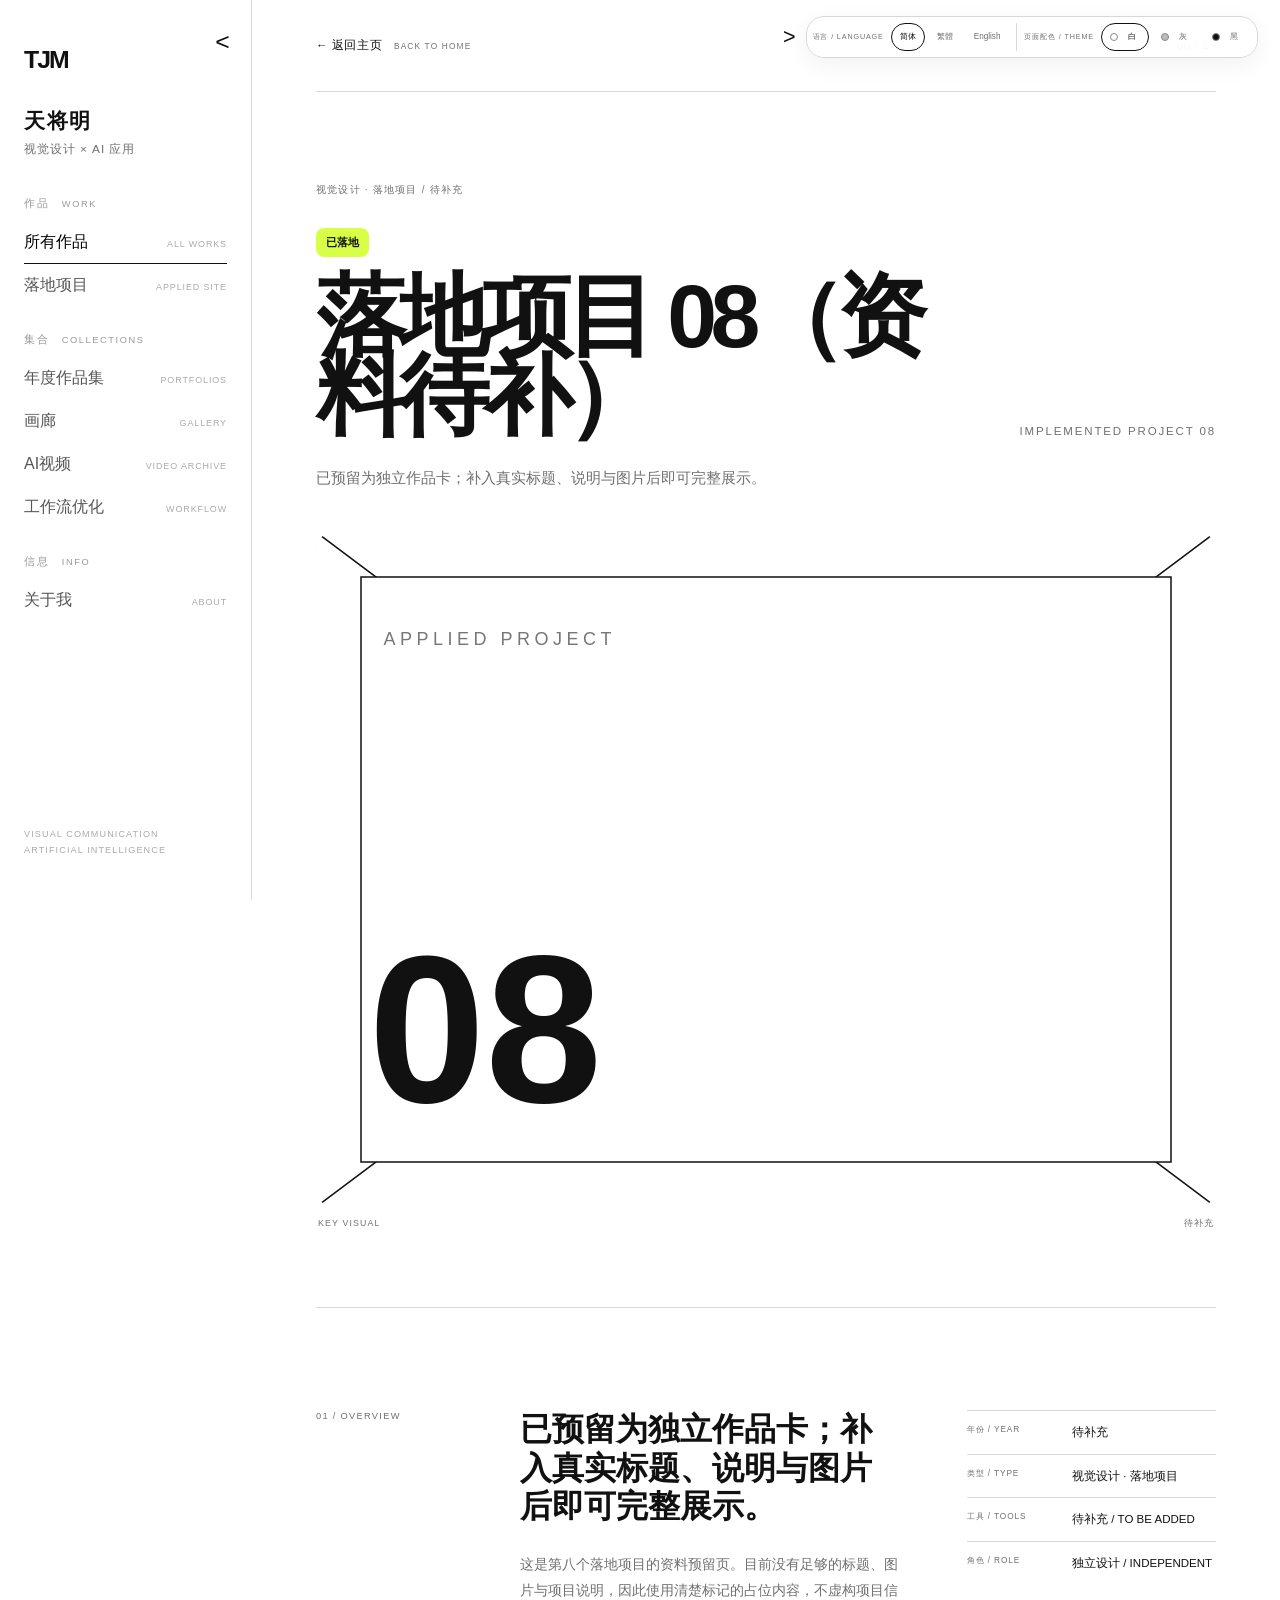
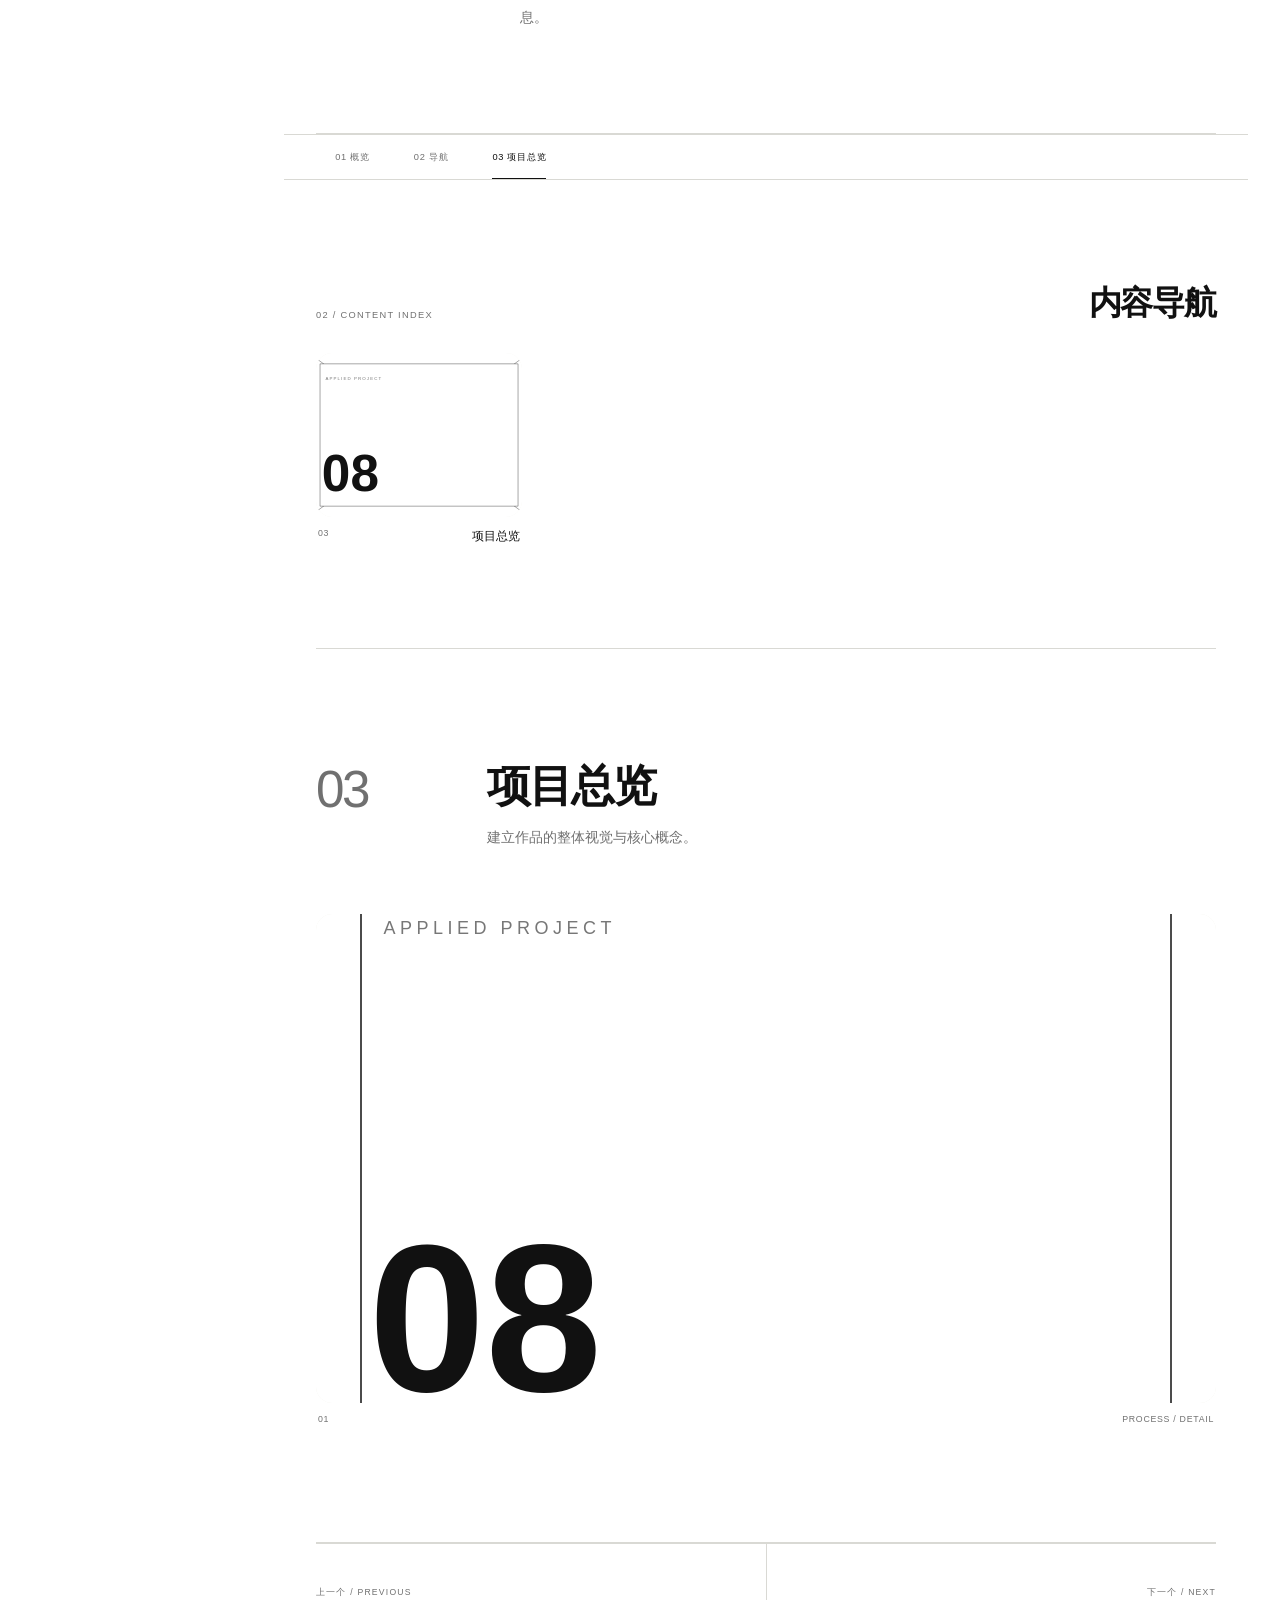
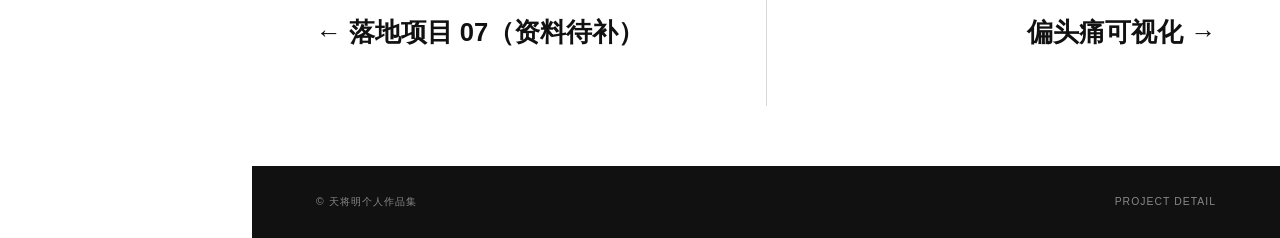
==== commit dc0fc58b: "新增" ====
--- a/index.html
+++ b/index.html
@@ -21,9 +21,10 @@
         <a class="sidebar-link active" href="https://tianming332.github.io/JiangmingTian_Portfolio_Final/?from=project#all-works" data-preserve-preferences data-main-return>所有作品 <small>ALL WORKS</small></a>
         <a class="sidebar-link" data-site-key="applied" href="https://tianming332.github.io/Applied-Brand-Desig_wed/" data-preserve-preferences>落地項目 <small>APPLIED SITE</small></a>
         <p class="nav-group mt-4">集合 <span>COLLECTIONS</span></p>
-        <a class="sidebar-link" data-site-key="annual" href="https://tianming332.github.io/TianJiangming-s-portfolio/" data-preserve-preferences>年度作品集 <small>PORTFOLIOS</small></a>
+        <a class="sidebar-link" data-site-key="annual" href="https://tianming332.github.io/JiangmingTian_Portfolio_Final/collections.html" data-preserve-preferences>年度作品集 <small>PORTFOLIOS</small></a>
         <a class="sidebar-link" href="https://tianming332.github.io/JiangmingTian_Portfolio_Final/gallery.html" data-gallery-nav data-preserve-preferences>畫廊 <small>GALLERY</small></a>
-        <a class="sidebar-link" data-site-key="videos" href="https://tianming332.github.io/Tian_vidos/" data-preserve-preferences><span data-i18n data-i18n-hans="AI视频" data-i18n-hant="AI视频" data-i18n-en="AI Video">AI视频</span> <small>VIDEO ARCHIVE</small></a>
+        <a class="sidebar-link" data-site-key="videos" href="https://tianming332.github.io/JiangmingTian_Portfolio_Final/video.html" data-preserve-preferences><span data-i18n data-i18n-hans="AI视频" data-i18n-hant="AI视频" data-i18n-en="AI Video">AI视频</span> <small>VIDEO ARCHIVE</small></a>
+        <a class="sidebar-link" data-site-key="workflow" href="https://tianming332.github.io/JiangmingTian_Portfolio_Final/workflow.html" data-preserve-preferences><span data-i18n data-i18n-hans="工作流优化" data-i18n-hant="工作流優化" data-i18n-en="Workflow Optimization">工作流优化</span> <small>WORKFLOW</small></a>
         <p class="nav-group mt-4">信息 <span>INFO</span></p>
         <a class="sidebar-link" href="https://tianming332.github.io/JiangmingTian_Portfolio_Final/text.html" data-preserve-preferences>關於我 <small>ABOUT</small></a>
       </nav>
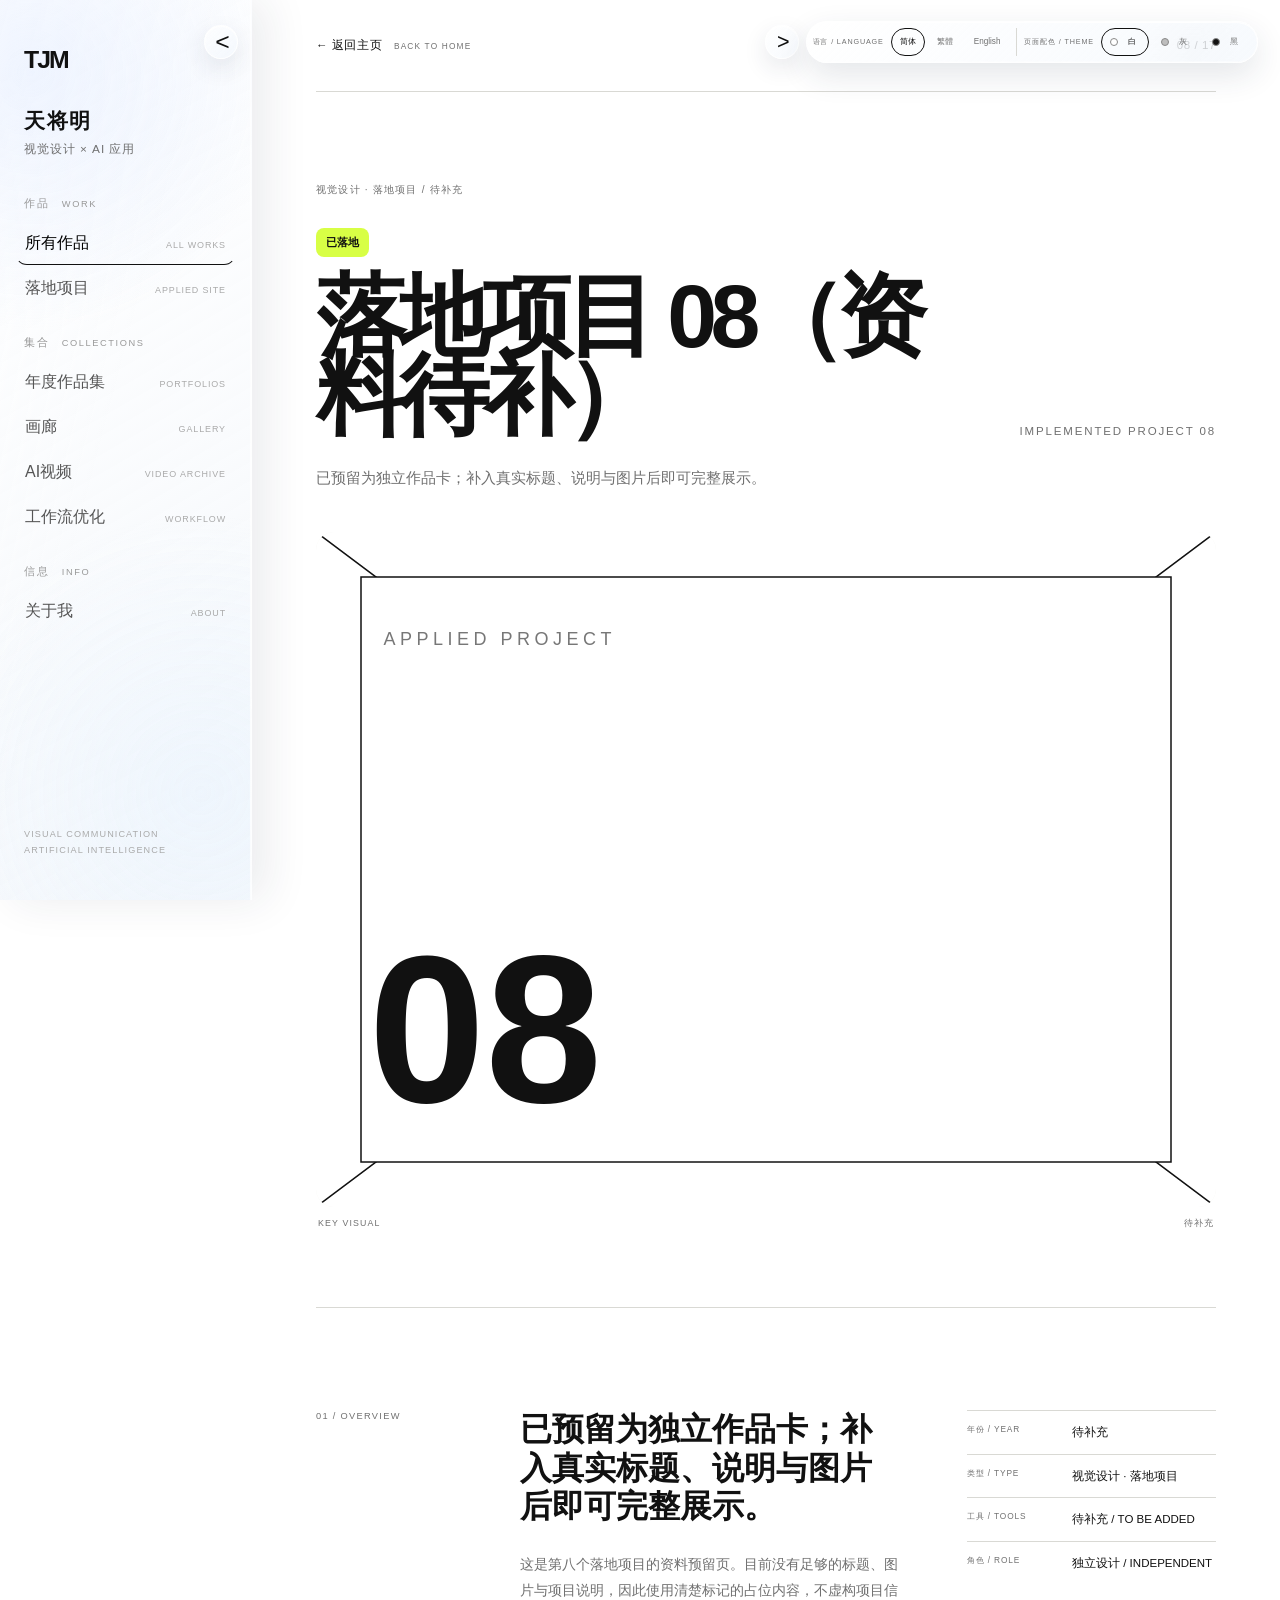
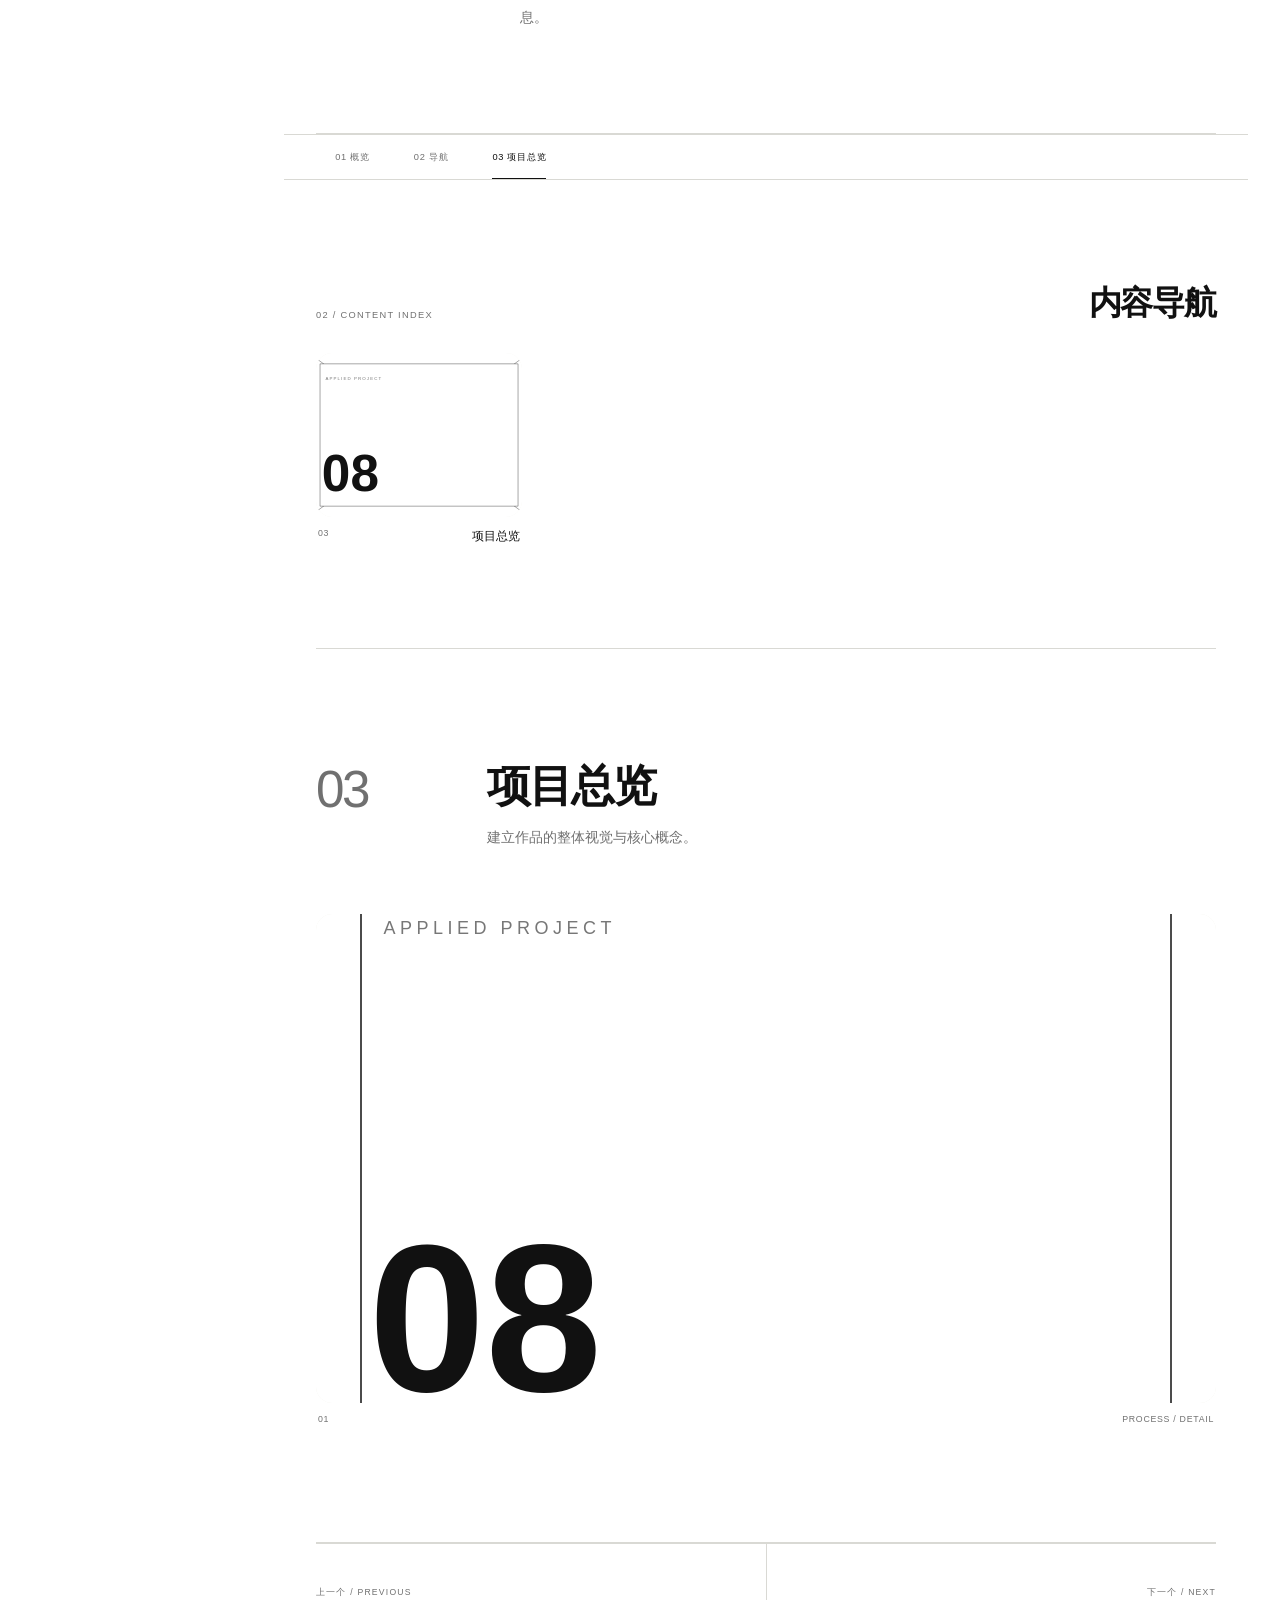
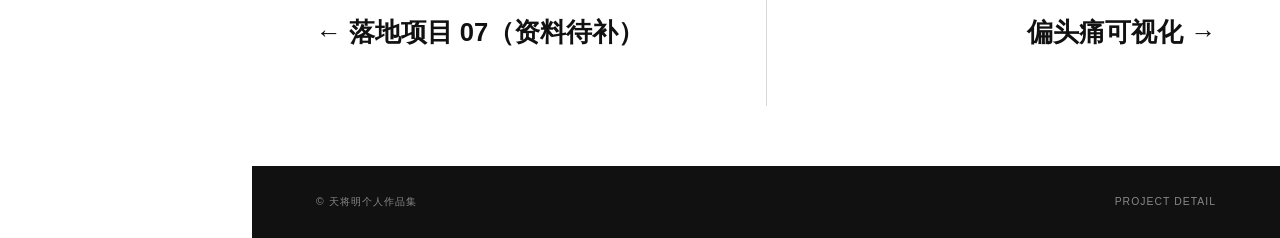
==== commit 9225e2d1: "玻璃质感更新v1" ====
--- a/index.html
+++ b/index.html
@@ -8,7 +8,7 @@
   <title>落地项目 08（资料待补） | 天将明作品集</title>
   <link rel="stylesheet" href="style.default.css">
   <link rel="stylesheet" href="custom.css">
-  <link rel="stylesheet" href="project-site-config.css">
+  <link rel="stylesheet" href="project-site-config.css?v=glass-nav-20260907">
   <link rel="stylesheet" href="detail-unified.css">
   <link rel="shortcut icon" href="assets/favicon.png">
 </head>
--- a/project-site-config.css
+++ b/project-site-config.css
@@ -1 +1,138 @@
 .detail-taxonomy{display:grid;grid-template-columns:minmax(150px,.7fr) minmax(0,2fr);gap:clamp(28px,6vw,100px);padding:clamp(48px,7vw,96px) 0;border-bottom:1px solid var(--line)}.detail-taxonomy-head h3{margin:12px 0 0;font-size:clamp(1.35rem,2.4vw,2.8rem);letter-spacing:-.035em}.detail-taxonomy-list{display:flex;align-content:flex-start;align-items:flex-start;flex-wrap:wrap;gap:10px}.detail-taxonomy-list span{padding:10px 14px;border:1px solid var(--line);border-radius:999px;color:var(--ink);background:color-mix(in srgb,var(--paper) 78%,transparent);font:.62rem/1.2 Arial,sans-serif;letter-spacing:.045em}body[data-theme="black"] .detail-taxonomy-list span{background:#181817}@media(max-width:700px){.detail-taxonomy{grid-template-columns:1fr}.detail-taxonomy-list{gap:8px}.detail-taxonomy-list span{padding:9px 12px}}
+
+/* Shared navigation glass: copied from the portfolio home page. */
+.sidebar {
+  overflow:hidden;
+  isolation:isolate;
+  border-right-color:rgba(255,255,255,.78);
+  background:
+    radial-gradient(circle at 12% 8%,rgba(199,218,255,.34),transparent 30%),
+    radial-gradient(circle at 80% 88%,rgba(215,235,255,.26),transparent 34%),
+    linear-gradient(150deg,rgba(255,255,255,.84),rgba(239,244,250,.62));
+  -webkit-backdrop-filter:blur(28px) saturate(1.24);
+  backdrop-filter:blur(28px) saturate(1.24);
+  box-shadow:
+    inset -1px 0 0 rgba(255,255,255,.72),
+    14px 0 42px rgba(37,49,71,.09);
+}
+.sidebar::after {
+  content:"";
+  position:absolute;
+  z-index:-1;
+  inset:0;
+  background:linear-gradient(105deg,rgba(255,255,255,.22),transparent 46%);
+  pointer-events:none;
+}
+.sidebar-inner { background:transparent !important; }
+
+.sidebar-link {
+  margin:1px -9px;
+  padding:9px 9px;
+  border:1px solid transparent;
+  border-radius:12px;
+  background:transparent;
+  transition:
+    color .2s ease,
+    background .22s ease,
+    border-color .22s ease,
+    box-shadow .22s ease,
+    transform .22s cubic-bezier(.2,.8,.2,1);
+}
+.sidebar-link small { transition:color .2s ease,opacity .2s ease; }
+.sidebar-link:hover,
+.sidebar-link:focus-visible {
+  color:var(--ink);
+  border-color:rgba(255,255,255,.76);
+  background:linear-gradient(135deg,rgba(255,255,255,.62),rgba(238,245,253,.30));
+  box-shadow:
+    inset 0 1px 0 rgba(255,255,255,.88),
+    0 8px 22px rgba(35,46,70,.10);
+  transform:translateX(4px);
+  outline:none;
+}
+.sidebar-link:hover small,
+.sidebar-link:focus-visible small {
+  color:var(--ink);
+  opacity:.72;
+}
+
+.settings-content {
+  border-color:rgba(255,255,255,.82);
+  border-radius:999px;
+  background:linear-gradient(135deg,rgba(255,255,255,.78),rgba(239,245,252,.52));
+  -webkit-backdrop-filter:blur(24px) saturate(1.28);
+  backdrop-filter:blur(24px) saturate(1.28);
+  box-shadow:
+    inset 0 1px 0 rgba(255,255,255,.96),
+    inset 0 -1px 0 rgba(255,255,255,.34),
+    0 12px 32px rgba(35,46,70,.12);
+}
+.settings-toggle,
+.sidebar-collapse,
+.sidebar-expand {
+  width:34px;
+  height:34px;
+  border:1px solid rgba(255,255,255,.82) !important;
+  border-radius:999px;
+  background:linear-gradient(135deg,rgba(255,255,255,.78),rgba(239,245,252,.50)) !important;
+  -webkit-backdrop-filter:blur(20px) saturate(1.24);
+  backdrop-filter:blur(20px) saturate(1.24);
+  box-shadow:inset 0 1px 0 rgba(255,255,255,.95),0 9px 24px rgba(35,46,70,.11);
+}
+.settings-toggle { margin-right:7px; }
+.settings-dock { top:21px; }
+
+body[data-theme="gray"] .sidebar {
+  border-right-color:color-mix(in srgb,var(--ink) 20%,transparent);
+  background:
+    radial-gradient(circle at 12% 8%,rgba(85,112,180,.17),transparent 32%),
+    radial-gradient(circle at 80% 88%,rgba(78,132,168,.13),transparent 36%),
+    rgba(200,200,196,.78);
+}
+body[data-theme="black"] .sidebar {
+  border-right-color:rgba(255,255,255,.13);
+  background:
+    radial-gradient(circle at 12% 8%,rgba(77,108,184,.20),transparent 32%),
+    radial-gradient(circle at 80% 88%,rgba(64,121,160,.14),transparent 36%),
+    rgba(14,14,14,.80);
+  box-shadow:inset -1px 0 0 rgba(255,255,255,.07),14px 0 42px rgba(0,0,0,.24);
+}
+body[data-theme="gray"] .settings-content,
+body[data-theme="gray"] .settings-toggle,
+body[data-theme="gray"] .sidebar-collapse,
+body[data-theme="gray"] .sidebar-expand,
+body[data-theme="black"] .settings-content,
+body[data-theme="black"] .settings-toggle,
+body[data-theme="black"] .sidebar-collapse,
+body[data-theme="black"] .sidebar-expand {
+  border-color:color-mix(in srgb,var(--ink) 22%,transparent) !important;
+  background:color-mix(in srgb,var(--surface) 72%,transparent) !important;
+}
+body[data-theme="gray"] .sidebar-link:hover,
+body[data-theme="gray"] .sidebar-link:focus-visible {
+  border-color:rgba(255,255,255,.42);
+  background:linear-gradient(135deg,rgba(255,255,255,.34),rgba(225,233,245,.17));
+  box-shadow:inset 0 1px 0 rgba(255,255,255,.48),0 8px 22px rgba(24,31,45,.10);
+}
+body[data-theme="black"] .sidebar-link:hover,
+body[data-theme="black"] .sidebar-link:focus-visible {
+  color:#fff;
+  border-color:rgba(255,255,255,.16);
+  background:linear-gradient(135deg,rgba(255,255,255,.13),rgba(87,116,185,.08));
+  box-shadow:inset 0 1px 0 rgba(255,255,255,.15),0 9px 24px rgba(0,0,0,.22);
+}
+body[data-theme="black"] .sidebar-link:hover small,
+body[data-theme="black"] .sidebar-link:focus-visible small { color:#fff; }
+
+@supports not ((-webkit-backdrop-filter:blur(1px)) or (backdrop-filter:blur(1px))) {
+  .sidebar,
+  .settings-content,
+  .settings-toggle,
+  .sidebar-collapse,
+  .sidebar-expand {
+    background:color-mix(in srgb,var(--surface) 94%,#eef3f8) !important;
+  }
+}
+@media(max-width:991px) {
+  .settings-dock { top:66px; }
+}
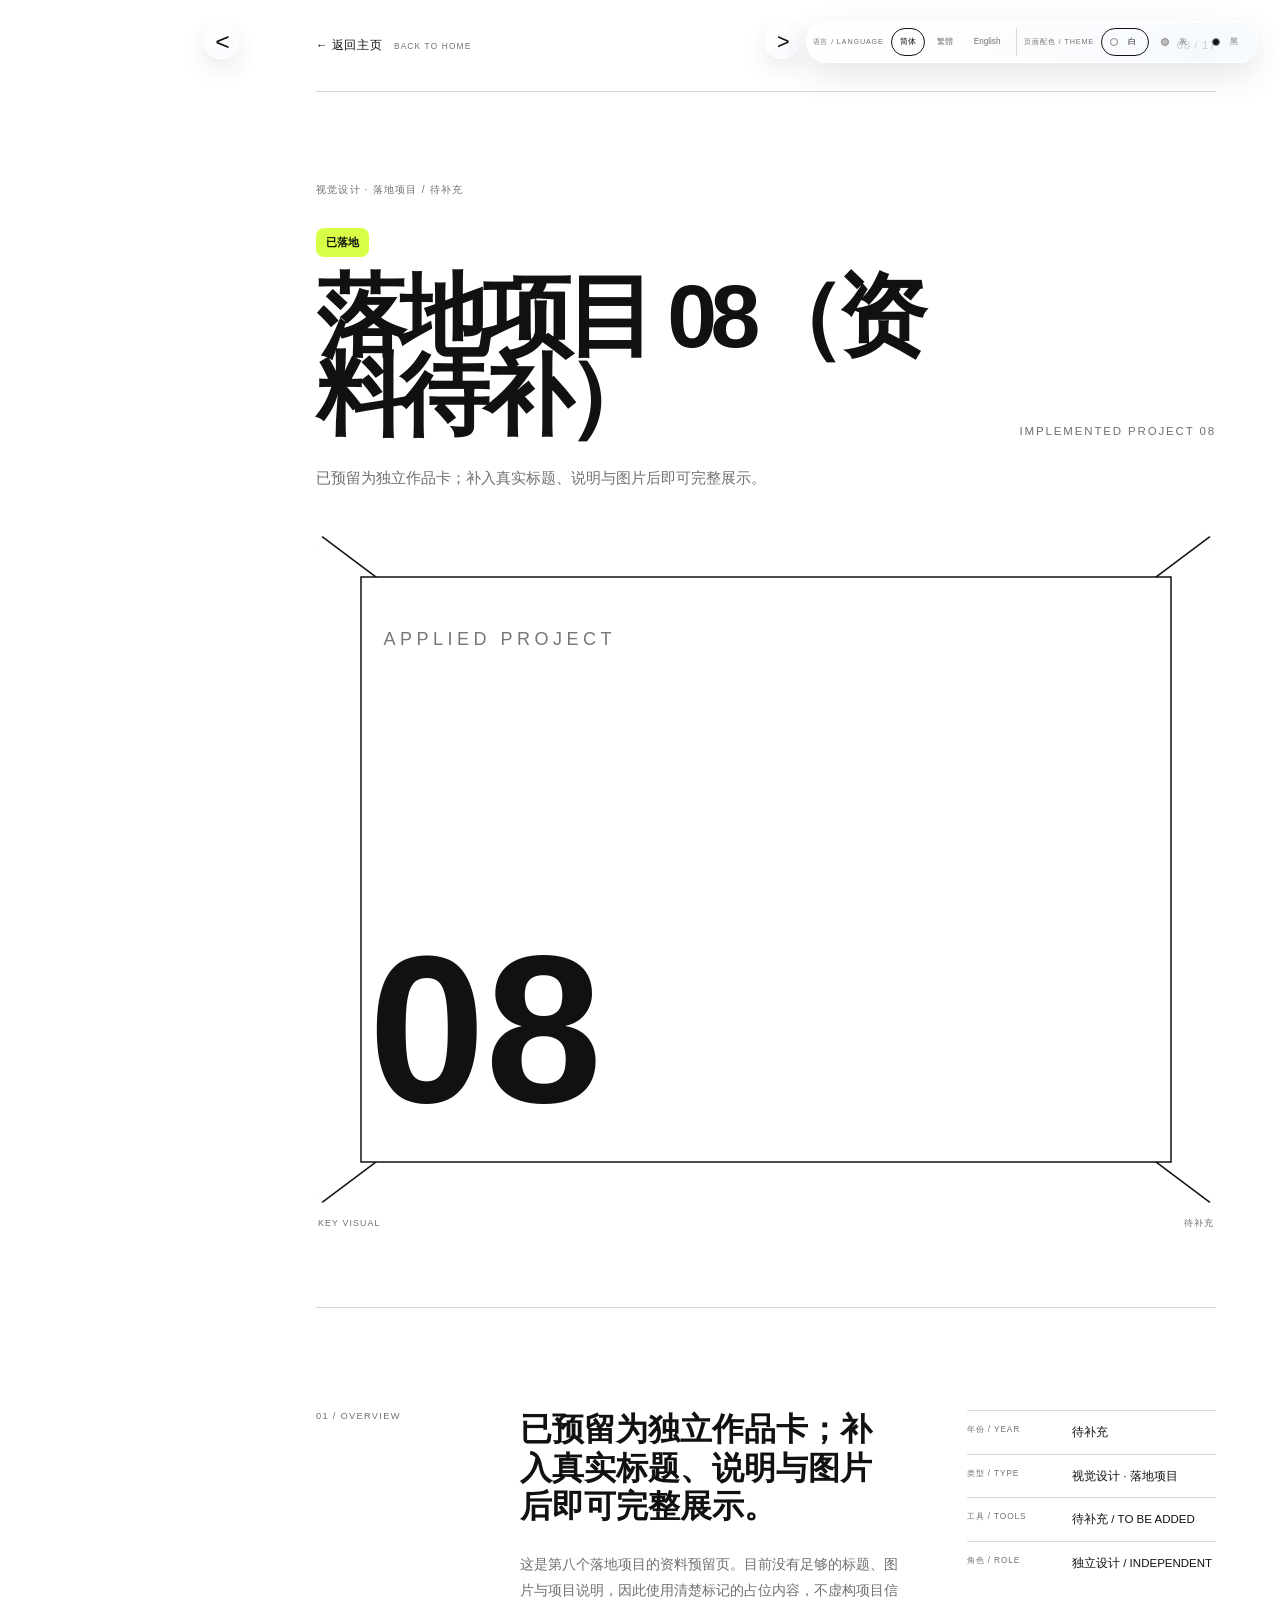
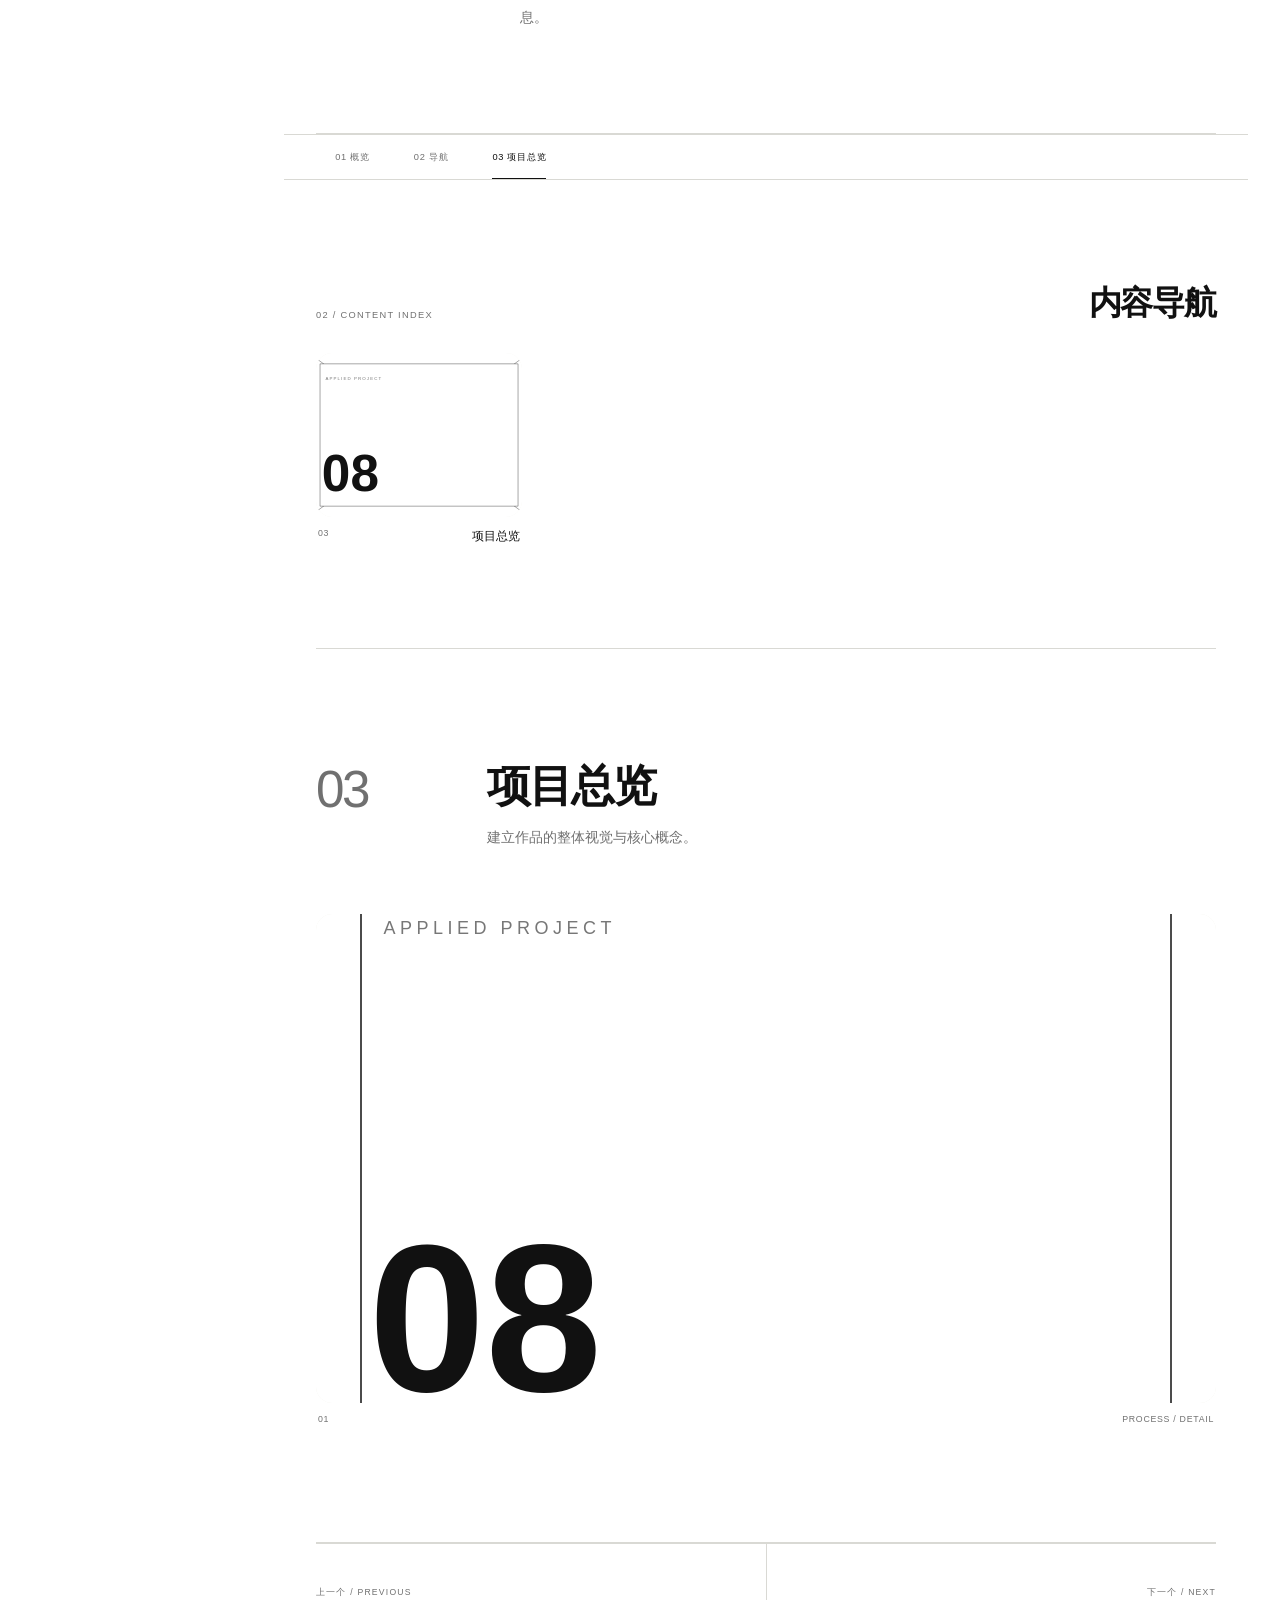
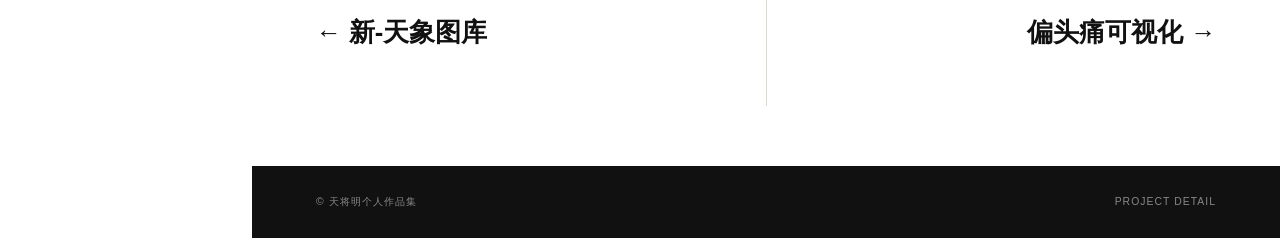
==== commit 0f8e9dd3: "更新上一项目为新天象图库" ====
--- a/index.html
+++ b/index.html
@@ -41,11 +41,11 @@
       </section>
       <section class="project-overview"><p class="project-section-no">01 / OVERVIEW</p><div class="project-story"><h3 data-i18n data-i18n-hans="已预留为独立作品卡；补入真实标题、说明与图片后即可完整展示。" data-i18n-hant="已預留為獨立作品卡；補入真實標題、說明與圖片後即可完整展示。" data-i18n-en="Reserved as an independent project card and ready for its final title, description, and images.">已预留为独立作品卡；补入真实标题、说明与图片后即可完整展示。</h3><p data-i18n data-i18n-hans="这是第八个落地项目的资料预留页。目前没有足够的标题、图片与项目说明，因此使用清楚标记的占位内容，不虚构项目信息。" data-i18n-hant="這是第八個落地項目的資料預留頁。目前沒有足夠的標題、圖片與項目說明，因此使用清楚標記的占位內容，不虛構項目信息。" data-i18n-en="This page is reserved for the eighth implemented project. Because the final title, images, and project description are not yet available, clearly marked placeholder content is used without inventing project information.">这是第八个落地项目的资料预留页。目前没有足够的标题、图片与项目说明，因此使用清楚标记的占位内容，不虚构项目信息。</p></div><dl><div><dt data-i18n data-i18n-hans="年份 / YEAR" data-i18n-hant="年份 / YEAR" data-i18n-en="YEAR">年份 / YEAR</dt><dd data-i18n data-i18n-hans="待补充" data-i18n-hant="待補充" data-i18n-en="To be added">待补充</dd></div><div><dt data-i18n data-i18n-hans="类型 / TYPE" data-i18n-hant="類型 / TYPE" data-i18n-en="TYPE">类型 / TYPE</dt><dd data-i18n data-i18n-hans="视觉设计 · 落地项目" data-i18n-hant="視覺設計 · 落地項目" data-i18n-en="Visual Design · Applied">视觉设计 · 落地项目</dd></div><div><dt data-i18n data-i18n-hans="工具 / TOOLS" data-i18n-hant="工具 / TOOLS" data-i18n-en="TOOLS">工具 / TOOLS</dt><dd data-i18n data-i18n-hans="待补充 / TO BE ADDED" data-i18n-hant="待補充 / TO BE ADDED" data-i18n-en="To be added">待补充 / TO BE ADDED</dd></div><div><dt data-i18n data-i18n-hans="角色 / ROLE" data-i18n-hant="角色 / ROLE" data-i18n-en="ROLE">角色 / ROLE</dt><dd data-i18n data-i18n-hans="独立设计 / INDEPENDENT" data-i18n-hant="獨立設計 / INDEPENDENT" data-i18n-en="Independent Designer">独立设计 / INDEPENDENT</dd></div></dl></section>
       <section class="project-gallery-section"><div class="gallery-head"><p class="project-section-no">02 / PROCESS + OUTPUT</p><span>01 IMAGES</span></div><div class="project-gallery"><figure class="gallery-item gallery-wide"><button type="button" data-lightbox="assets/placeholder-applied-08.svg"><img src="assets/placeholder-applied-08.svg" alt="落地项目 08（资料待补） 详情图 1" loading="lazy"></button><figcaption><span>01</span><span>PROCESS / DETAIL</span></figcaption></figure></div></section>
-      <nav class="project-next" aria-label="项目切换"><a href="../applied-project-07/index.html" data-detail-id="applied-project-07" data-preserve-preferences><small data-i18n data-i18n-hans="上一个 / PREVIOUS" data-i18n-hant="上一個 / PREVIOUS" data-i18n-en="PREVIOUS">上一个 / PREVIOUS</small><strong>← <span data-i18n data-i18n-hans="落地项目 07（资料待补）" data-i18n-hant="落地項目 07（資料待補）" data-i18n-en="Implemented Project 07 (Content Pending)">落地项目 07（资料待补）</span></strong></a><a href="../migraine-visual-a1/index.html" data-detail-id="migraine-visual-a1" data-preserve-preferences><small data-i18n data-i18n-hans="下一个 / NEXT" data-i18n-hant="下一個 / NEXT" data-i18n-en="NEXT">下一个 / NEXT</small><strong><span data-i18n data-i18n-hans="偏头痛可视化" data-i18n-hant="偏頭痛可視化" data-i18n-en="Migraine Visualization">偏头痛可视化</span> →</strong></a></nav>
+      <nav class="project-next" aria-label="项目切换"><a href="../TIAN-NEW_CELESTIAL_ARCHIVE-DETAIL/index.html" data-detail-id="applied-project-07" data-preserve-preferences><small data-i18n data-i18n-hans="上一个 / PREVIOUS" data-i18n-hant="上一個 / PREVIOUS" data-i18n-en="PREVIOUS">上一个 / PREVIOUS</small><strong>← <span data-i18n data-i18n-hans="新-天象图库" data-i18n-hant="新・天象圖庫" data-i18n-en="New Celestial Archive">新-天象图库</span></strong></a><a href="../migraine-visual-a1/index.html" data-detail-id="migraine-visual-a1" data-preserve-preferences><small data-i18n data-i18n-hans="下一个 / NEXT" data-i18n-hant="下一個 / NEXT" data-i18n-en="NEXT">下一个 / NEXT</small><strong><span data-i18n data-i18n-hans="偏头痛可视化" data-i18n-hant="偏頭痛可視化" data-i18n-en="Migraine Visualization">偏头痛可视化</span> →</strong></a></nav>
     </article></div>
     <footer><span data-i18n data-i18n-hans="© 天将明个人作品集" data-i18n-hant="© 天将明個人作品集" data-i18n-en="© Tian Jiangming Portfolio">© 天将明个人作品集</span><span>PROJECT DETAIL</span></footer>
   </main>
   <dialog class="lightbox" id="lightbox"><button type="button" id="closeLightbox" aria-label="关闭图片" data-i18n data-i18n-hans="关闭 / CLOSE ×" data-i18n-hant="關閉 / CLOSE ×" data-i18n-en="CLOSE ×">关闭 / CLOSE ×</button><img id="lightboxImage" alt="作品图片放大预览"></dialog>
-  <script src="detail-unified.js"></script><script src="project-site-config.js"></script><script src="front.js"></script><script src="project.js"></script>
+  <script src="detail-unified.js"></script><script src="project-site-config.js"></script><script src="https://tianming332.github.io/JiangmingTian_Portfolio_Final/js/shared-sidebar.js"></script><script src="front.js"></script><script src="project.js"></script>
 </body>
 </html>
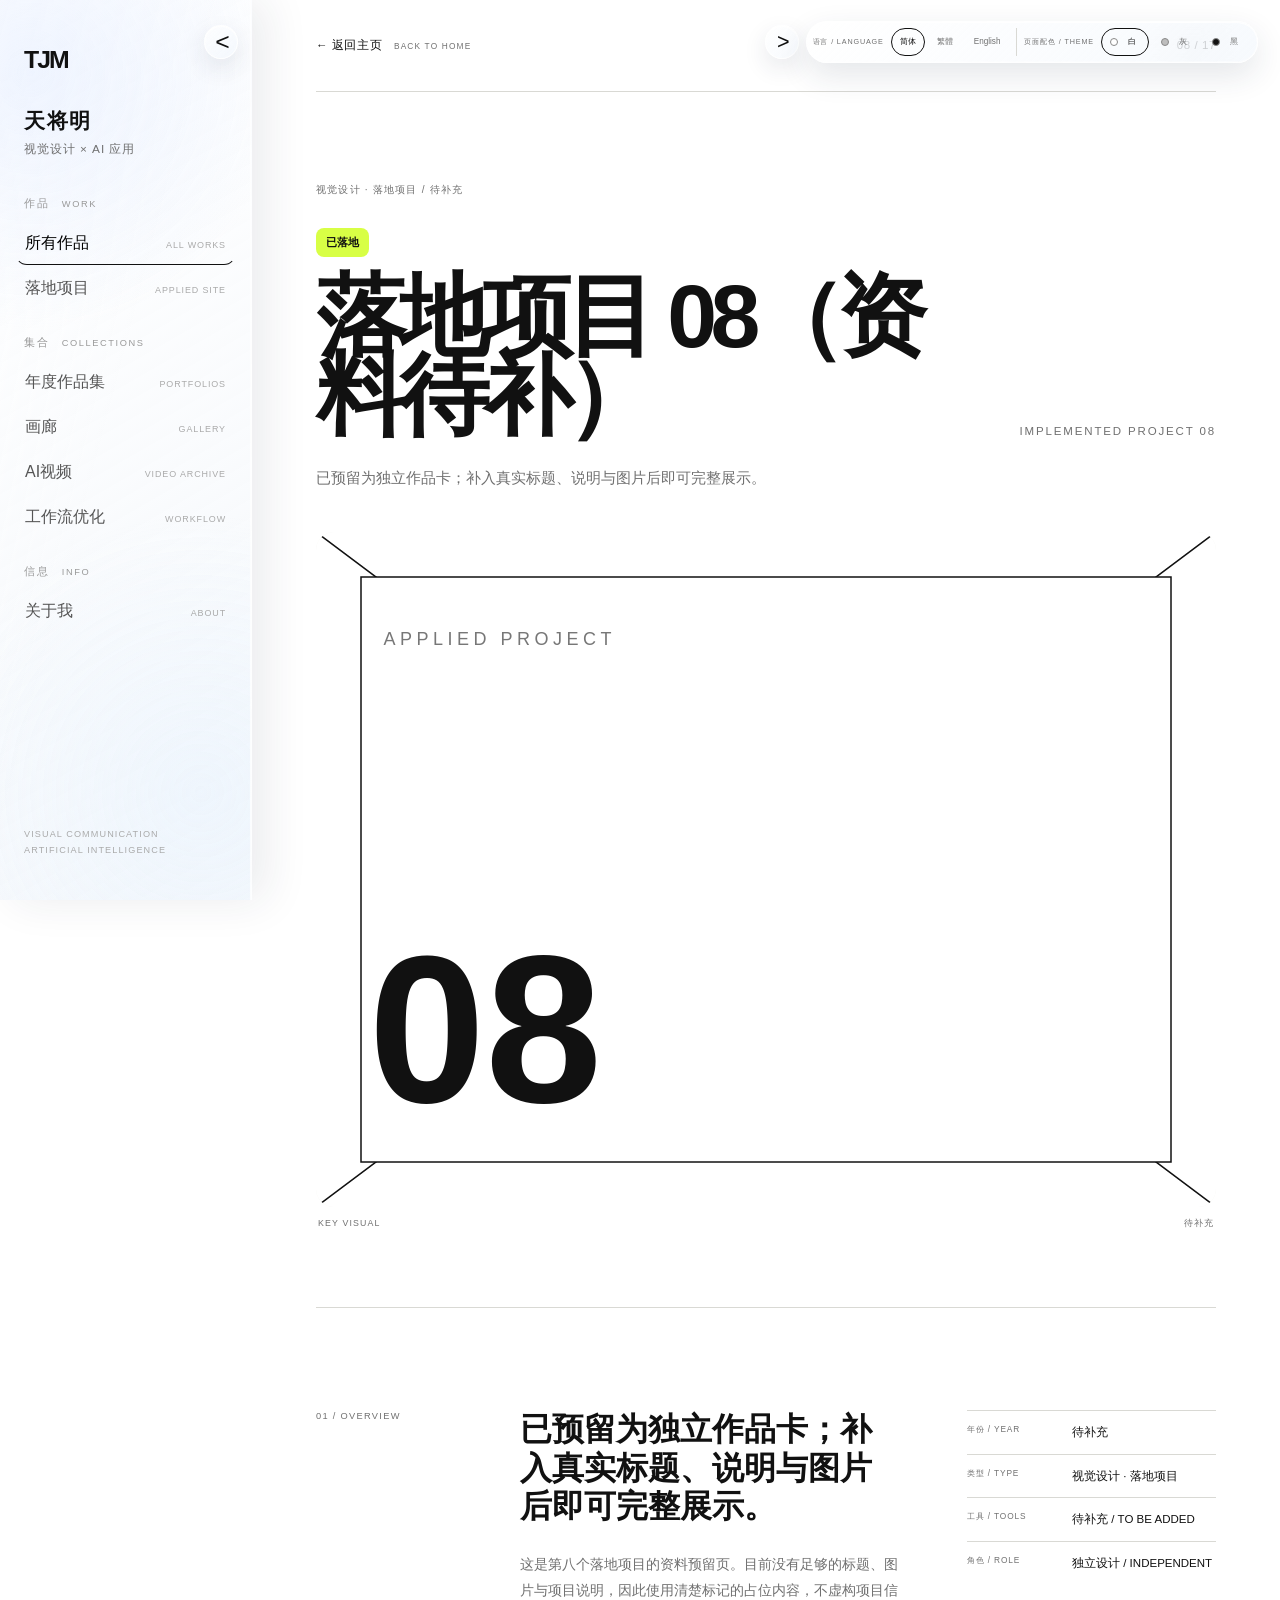
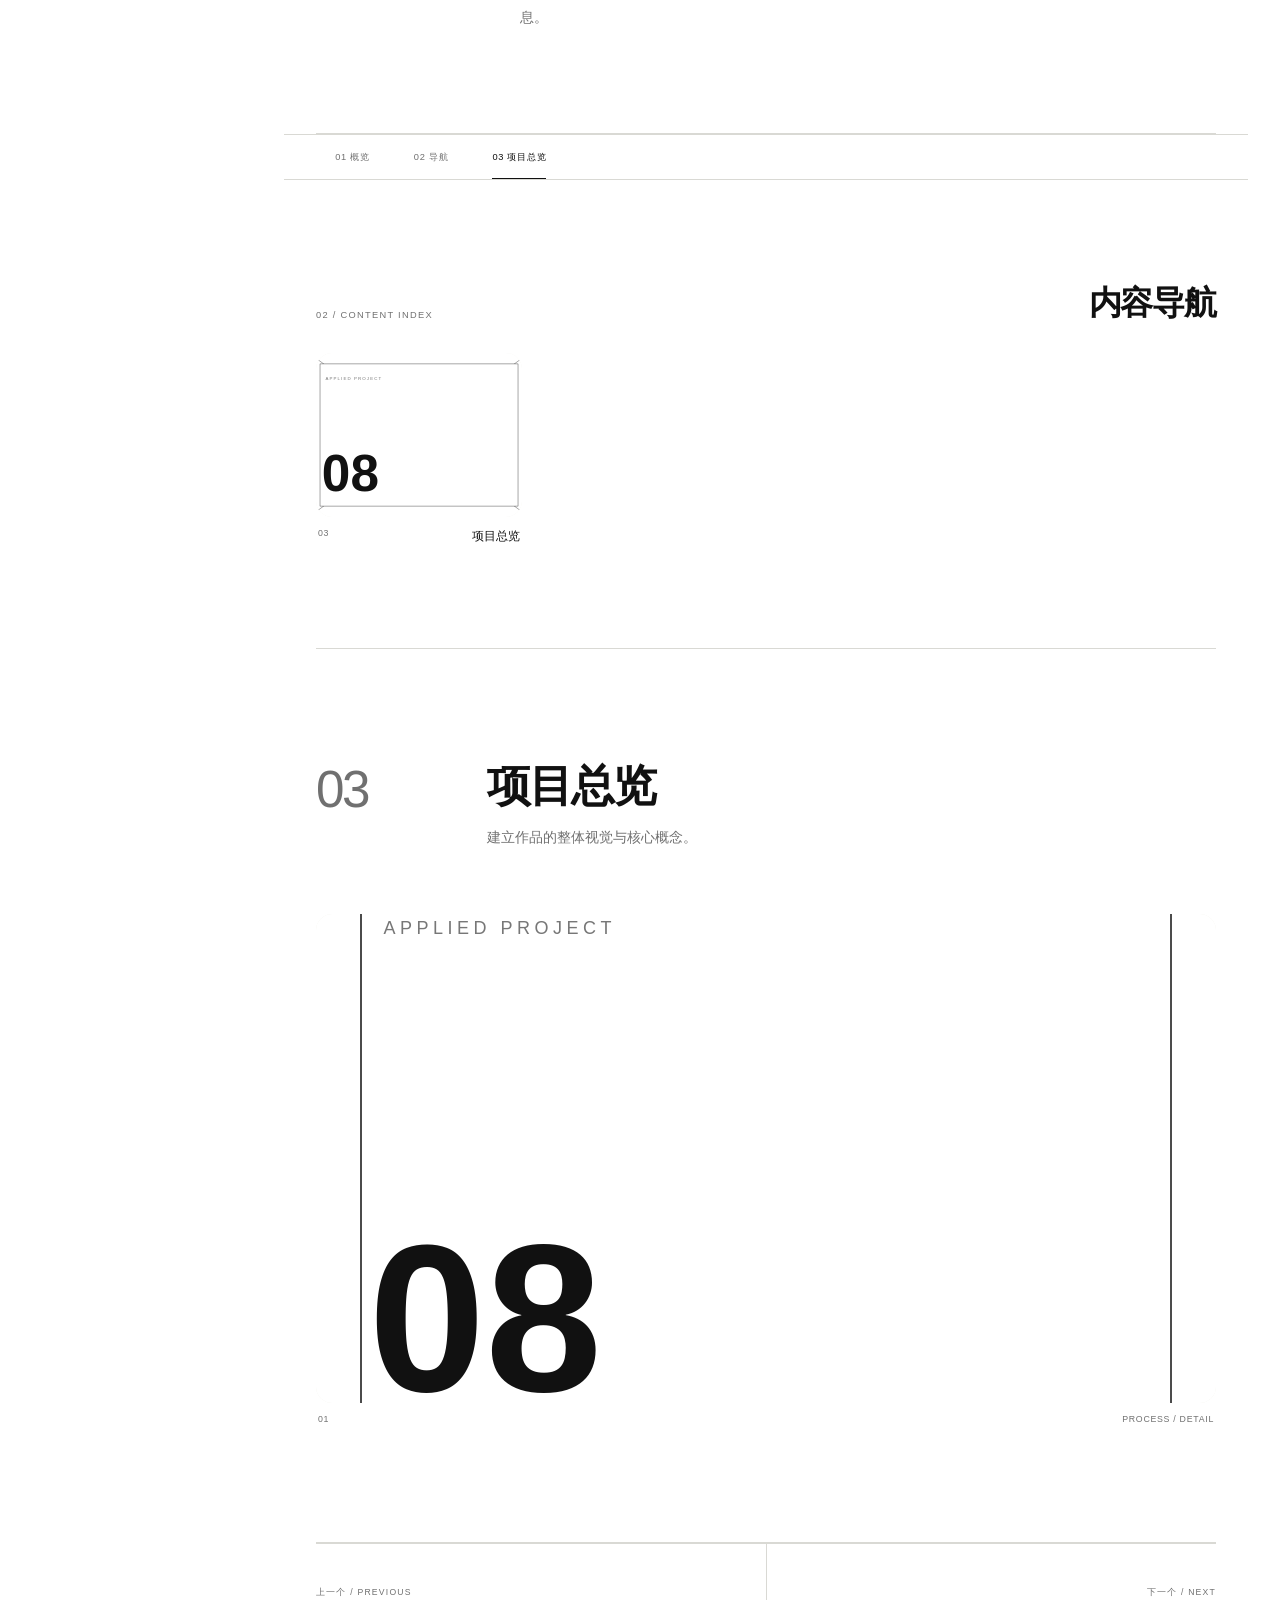
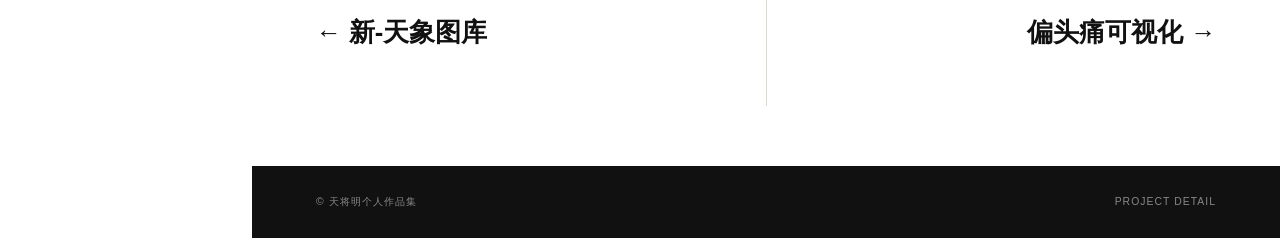
==== commit bfd21c75: "修正作品页前后导航链接" ====
--- a/index.html
+++ b/index.html
@@ -41,7 +41,7 @@
       </section>
       <section class="project-overview"><p class="project-section-no">01 / OVERVIEW</p><div class="project-story"><h3 data-i18n data-i18n-hans="已预留为独立作品卡；补入真实标题、说明与图片后即可完整展示。" data-i18n-hant="已預留為獨立作品卡；補入真實標題、說明與圖片後即可完整展示。" data-i18n-en="Reserved as an independent project card and ready for its final title, description, and images.">已预留为独立作品卡；补入真实标题、说明与图片后即可完整展示。</h3><p data-i18n data-i18n-hans="这是第八个落地项目的资料预留页。目前没有足够的标题、图片与项目说明，因此使用清楚标记的占位内容，不虚构项目信息。" data-i18n-hant="這是第八個落地項目的資料預留頁。目前沒有足夠的標題、圖片與項目說明，因此使用清楚標記的占位內容，不虛構項目信息。" data-i18n-en="This page is reserved for the eighth implemented project. Because the final title, images, and project description are not yet available, clearly marked placeholder content is used without inventing project information.">这是第八个落地项目的资料预留页。目前没有足够的标题、图片与项目说明，因此使用清楚标记的占位内容，不虚构项目信息。</p></div><dl><div><dt data-i18n data-i18n-hans="年份 / YEAR" data-i18n-hant="年份 / YEAR" data-i18n-en="YEAR">年份 / YEAR</dt><dd data-i18n data-i18n-hans="待补充" data-i18n-hant="待補充" data-i18n-en="To be added">待补充</dd></div><div><dt data-i18n data-i18n-hans="类型 / TYPE" data-i18n-hant="類型 / TYPE" data-i18n-en="TYPE">类型 / TYPE</dt><dd data-i18n data-i18n-hans="视觉设计 · 落地项目" data-i18n-hant="視覺設計 · 落地項目" data-i18n-en="Visual Design · Applied">视觉设计 · 落地项目</dd></div><div><dt data-i18n data-i18n-hans="工具 / TOOLS" data-i18n-hant="工具 / TOOLS" data-i18n-en="TOOLS">工具 / TOOLS</dt><dd data-i18n data-i18n-hans="待补充 / TO BE ADDED" data-i18n-hant="待補充 / TO BE ADDED" data-i18n-en="To be added">待补充 / TO BE ADDED</dd></div><div><dt data-i18n data-i18n-hans="角色 / ROLE" data-i18n-hant="角色 / ROLE" data-i18n-en="ROLE">角色 / ROLE</dt><dd data-i18n data-i18n-hans="独立设计 / INDEPENDENT" data-i18n-hant="獨立設計 / INDEPENDENT" data-i18n-en="Independent Designer">独立设计 / INDEPENDENT</dd></div></dl></section>
       <section class="project-gallery-section"><div class="gallery-head"><p class="project-section-no">02 / PROCESS + OUTPUT</p><span>01 IMAGES</span></div><div class="project-gallery"><figure class="gallery-item gallery-wide"><button type="button" data-lightbox="assets/placeholder-applied-08.svg"><img src="assets/placeholder-applied-08.svg" alt="落地项目 08（资料待补） 详情图 1" loading="lazy"></button><figcaption><span>01</span><span>PROCESS / DETAIL</span></figcaption></figure></div></section>
-      <nav class="project-next" aria-label="项目切换"><a href="../TIAN-NEW_CELESTIAL_ARCHIVE-DETAIL/index.html" data-detail-id="applied-project-07" data-preserve-preferences><small data-i18n data-i18n-hans="上一个 / PREVIOUS" data-i18n-hant="上一個 / PREVIOUS" data-i18n-en="PREVIOUS">上一个 / PREVIOUS</small><strong>← <span data-i18n data-i18n-hans="新-天象图库" data-i18n-hant="新・天象圖庫" data-i18n-en="New Celestial Archive">新-天象图库</span></strong></a><a href="../migraine-visual-a1/index.html" data-detail-id="migraine-visual-a1" data-preserve-preferences><small data-i18n data-i18n-hans="下一个 / NEXT" data-i18n-hant="下一個 / NEXT" data-i18n-en="NEXT">下一个 / NEXT</small><strong><span data-i18n data-i18n-hans="偏头痛可视化" data-i18n-hant="偏頭痛可視化" data-i18n-en="Migraine Visualization">偏头痛可视化</span> →</strong></a></nav>
+      <nav class="project-next" aria-label="项目切换"><a href="https://tianming332.github.io/TIAN-NEW_CELESTIAL_ARCHIVE-DETAIL/" data-detail-id="applied-project-07" data-preserve-preferences><small data-i18n data-i18n-hans="上一个 / PREVIOUS" data-i18n-hant="上一個 / PREVIOUS" data-i18n-en="PREVIOUS">上一个 / PREVIOUS</small><strong>← <span data-i18n data-i18n-hans="新-天象图库" data-i18n-hant="新・天象圖庫" data-i18n-en="New Celestial Archive">新-天象图库</span></strong></a><a href="https://tianming332.github.io/TIAN-migraine-visual-a1/" data-detail-id="migraine-visual-a1" data-preserve-preferences><small data-i18n data-i18n-hans="下一个 / NEXT" data-i18n-hant="下一個 / NEXT" data-i18n-en="NEXT">下一个 / NEXT</small><strong><span data-i18n data-i18n-hans="偏头痛可视化" data-i18n-hant="偏頭痛可視化" data-i18n-en="Migraine Visualization">偏头痛可视化</span> →</strong></a></nav>
     </article></div>
     <footer><span data-i18n data-i18n-hans="© 天将明个人作品集" data-i18n-hant="© 天将明個人作品集" data-i18n-en="© Tian Jiangming Portfolio">© 天将明个人作品集</span><span>PROJECT DETAIL</span></footer>
   </main>
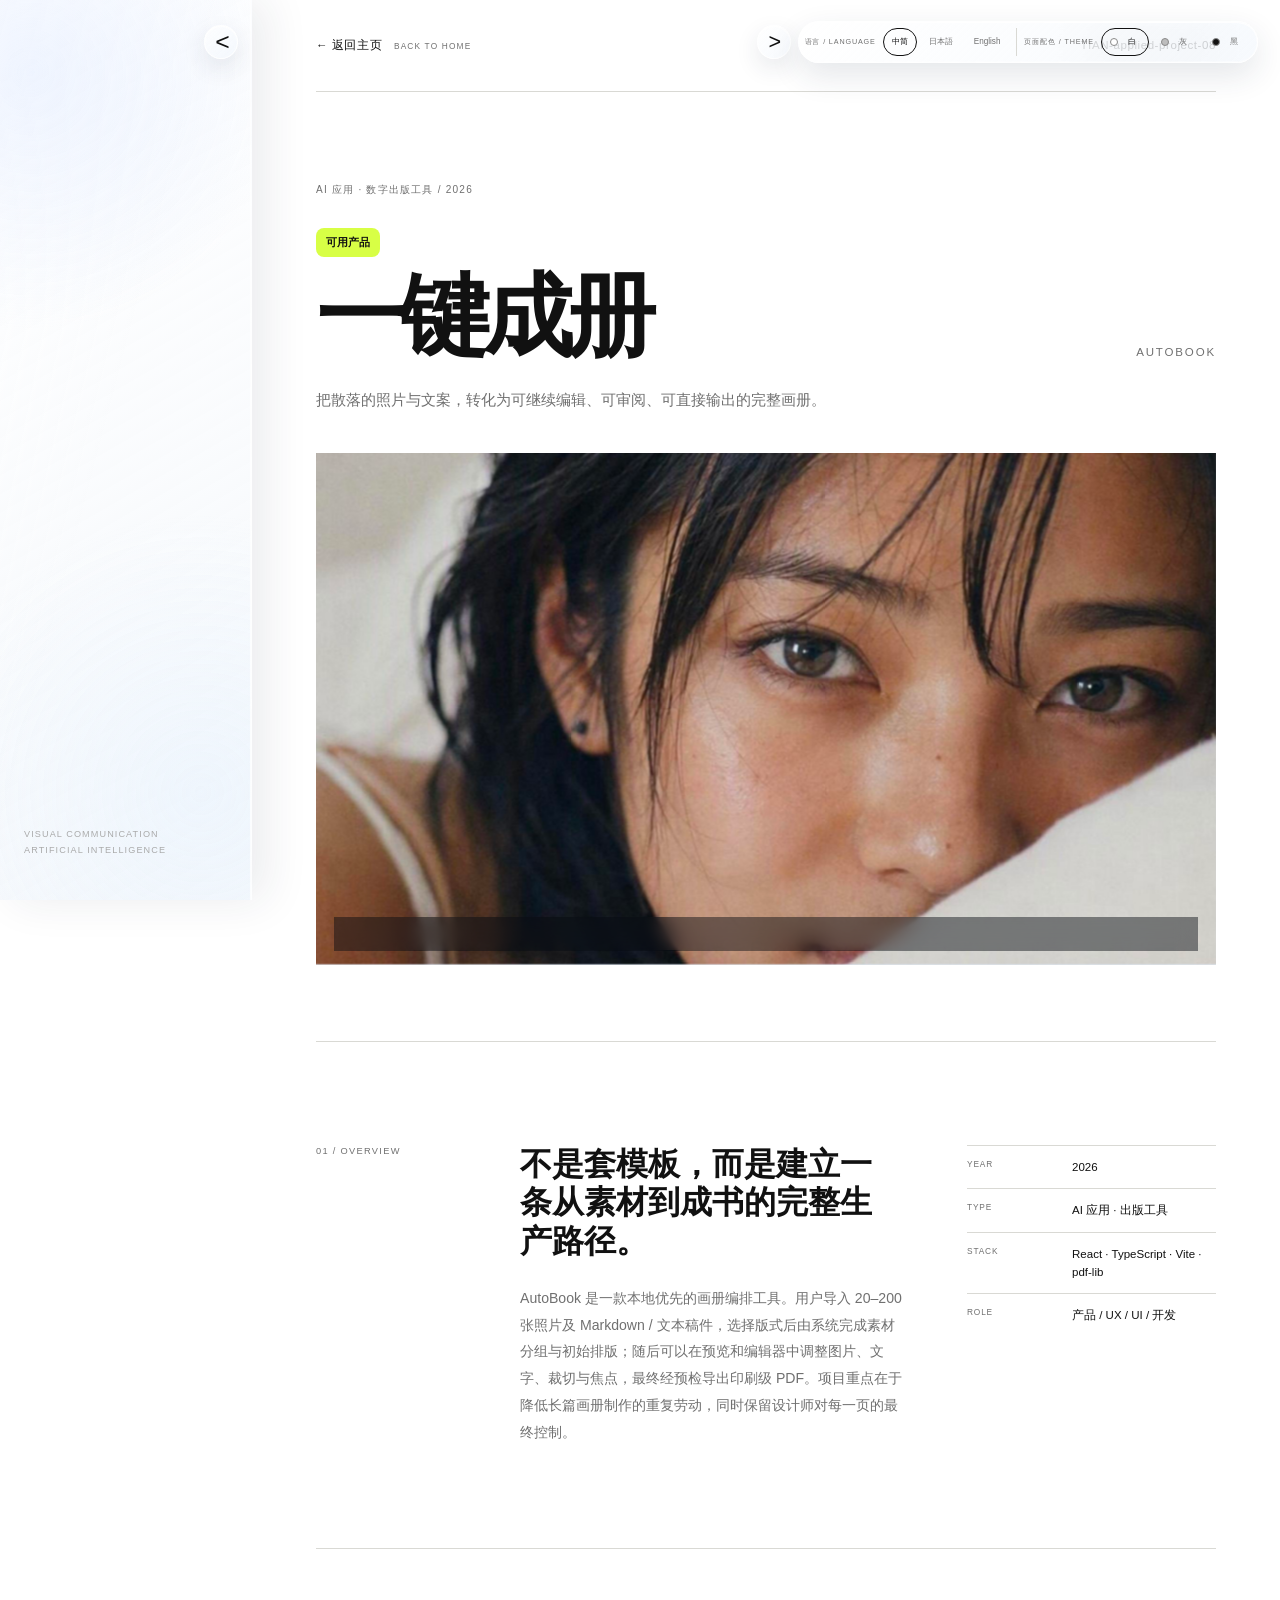
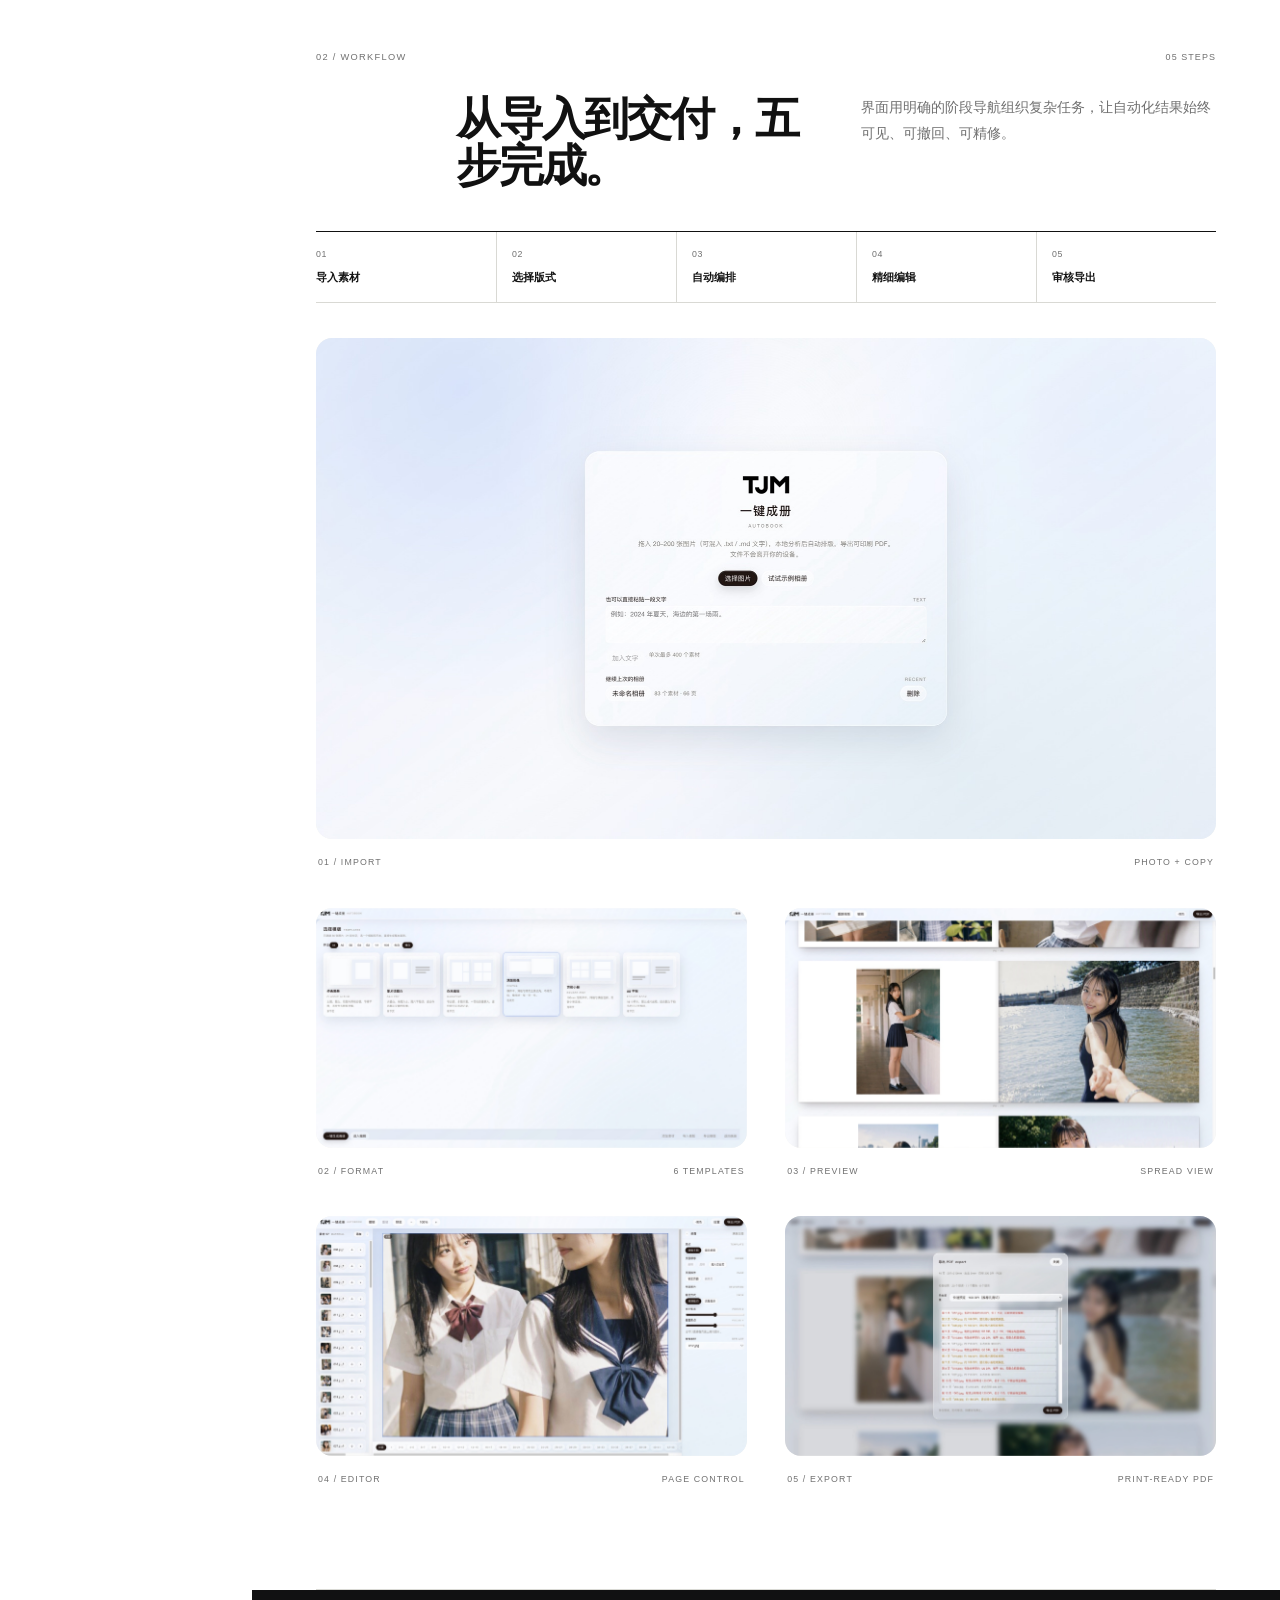
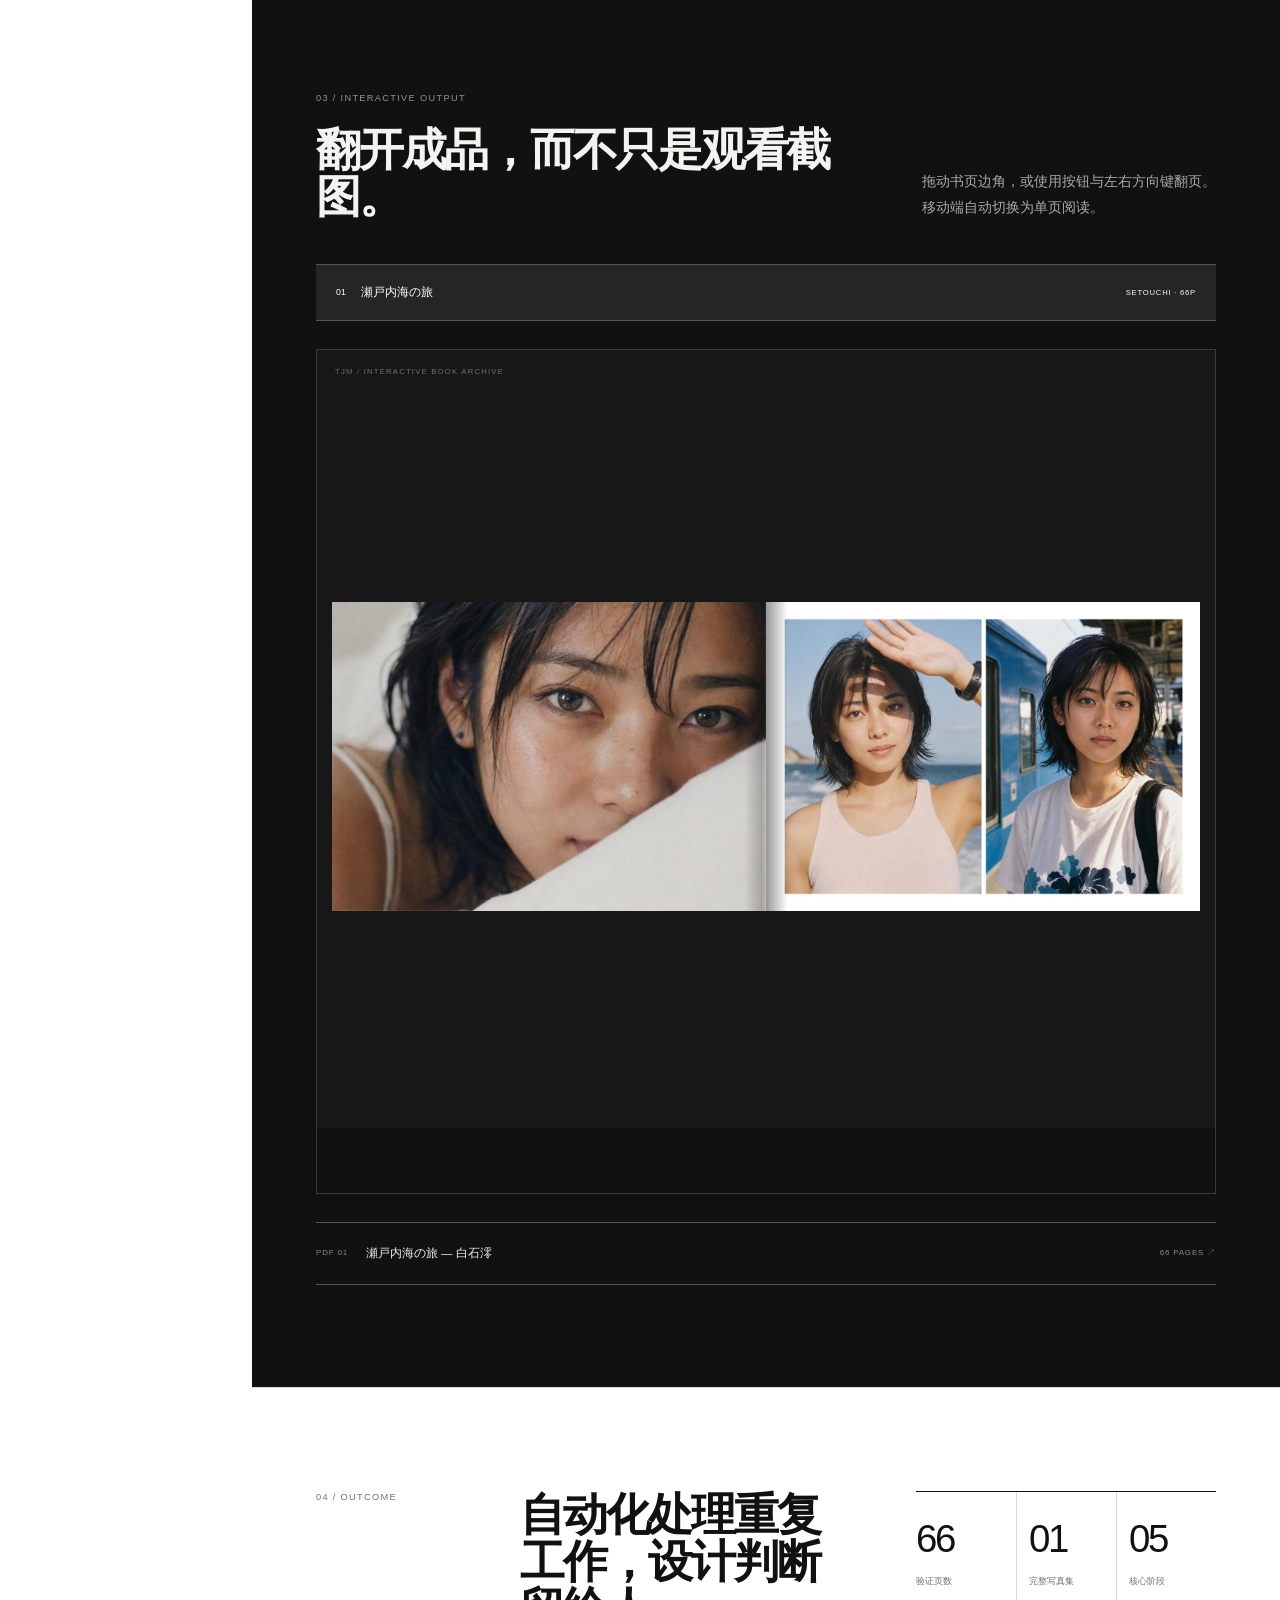
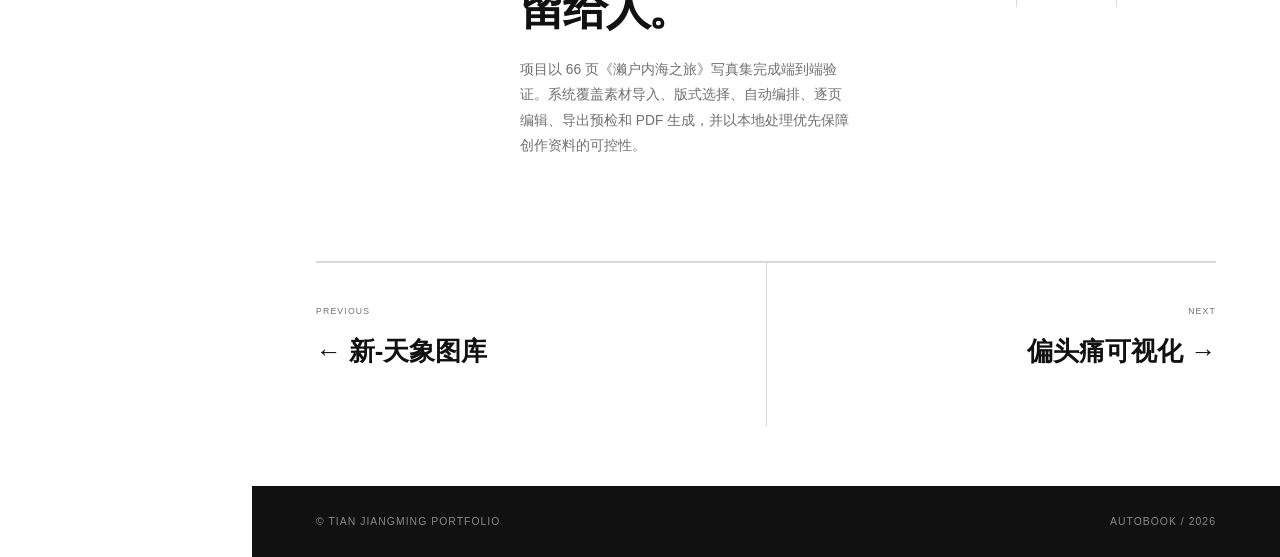
==== commit 707b0b12: "1" ====
--- a/index.html
+++ b/index.html
@@ -4,48 +4,72 @@
   <meta charset="utf-8">
   <meta name="viewport" content="width=device-width,initial-scale=1">
   <meta name="theme-color" content="#f6f6f1">
-  <meta name="description" content="已预留为独立作品卡；补入真实标题、说明与图片后即可完整展示。">
-  <title>落地项目 08（资料待补） | 天将明作品集</title>
+  <meta name="description" content="TJM 一键成册：从照片与文案导入、自动编排、可视化编辑到印刷级 PDF 导出的本地优先数字出版工具。">
+  <title>一键成册 AutoBook | 天将明作品集</title>
   <link rel="stylesheet" href="style.default.css">
   <link rel="stylesheet" href="custom.css">
   <link rel="stylesheet" href="project-site-config.css?v=glass-nav-20260907">
   <link rel="stylesheet" href="detail-unified.css">
+  <link rel="stylesheet" href="page-flip.min.css">
+  <link rel="stylesheet" href="autobook.css?v=20260912">
   <link rel="shortcut icon" href="assets/favicon.png">
+  <link rel="stylesheet" href="portfolio-motion.css?v=20260912">
 </head>
-<body class="unified-project-page" data-title-hans="落地项目 08（资料待补） | 天将明作品集" data-title-hant="落地項目 08（資料待補） | 天將明作品集" data-title-en="Implemented Project 08 (Content Pending) | Tian Jiangming Portfolio">
-  <aside class="sidebar">
-    <div class="sidebar-inner d-flex flex-column">
-      <a class="brand px-4 pt-5 pb-4" href="https://tianming332.github.io/JiangmingTian_Portfolio_Final/?from=project#all-works" data-preserve-preferences data-main-return><span class="brand-logo">TJM</span><strong>天将明</strong><small>視覺設計 × AI 應用</small></a>
-      <nav class="sidebar-menu-holder flex-grow-1 px-4" aria-label="主导航">
-        <p class="nav-group">作品 <span>WORK</span></p>
-        <a class="sidebar-link active" href="https://tianming332.github.io/JiangmingTian_Portfolio_Final/?from=project#all-works" data-preserve-preferences data-main-return>所有作品 <small>ALL WORKS</small></a>
-        <a class="sidebar-link" data-site-key="applied" href="https://tianming332.github.io/Applied-Brand-Desig_wed/" data-preserve-preferences>落地項目 <small>APPLIED SITE</small></a>
-        <p class="nav-group mt-4">集合 <span>COLLECTIONS</span></p>
-        <a class="sidebar-link" data-site-key="annual" href="https://tianming332.github.io/JiangmingTian_Portfolio_Final/collections.html" data-preserve-preferences>年度作品集 <small>PORTFOLIOS</small></a>
-        <a class="sidebar-link" href="https://tianming332.github.io/JiangmingTian_Portfolio_Final/gallery.html" data-gallery-nav data-preserve-preferences>畫廊 <small>GALLERY</small></a>
-        <a class="sidebar-link" data-site-key="videos" href="https://tianming332.github.io/JiangmingTian_Portfolio_Final/video.html" data-preserve-preferences><span data-i18n data-i18n-hans="AI视频" data-i18n-hant="AI视频" data-i18n-en="AI Video">AI视频</span> <small>VIDEO ARCHIVE</small></a>
-        <a class="sidebar-link" data-site-key="workflow" href="https://tianming332.github.io/JiangmingTian_Portfolio_Final/workflow.html" data-preserve-preferences><span data-i18n data-i18n-hans="工作流优化" data-i18n-hant="工作流優化" data-i18n-en="Workflow Optimization">工作流优化</span> <small>WORKFLOW</small></a>
-        <p class="nav-group mt-4">信息 <span>INFO</span></p>
-        <a class="sidebar-link" href="https://tianming332.github.io/JiangmingTian_Portfolio_Final/text.html" data-preserve-preferences>關於我 <small>ABOUT</small></a>
-      </nav>
-      <div class="px-4 py-4 sidebar-note">VISUAL COMMUNICATION<br>ARTIFICIAL INTELLIGENCE</div>
-    </div>
-  </aside>
+<body class="unified-project-page" data-title-hans="一键成册 AutoBook | 天将明作品集" data-title-ja="AutoBook ワンクリック製本 | 天将明ポートフォリオ" data-title-en="AutoBook — One-click Bookmaking | Tian Jiangming Portfolio">
+  <aside class="sidebar"><div class="sidebar-inner d-flex flex-column"></div></aside>
   <main class="page-holder">
-    <header class="mobile-header"><button class="navbar-toggler" type="button" data-i18n data-i18n-hans="菜单 / MENU" data-i18n-hant="菜單 / MENU" data-i18n-en="MENU">菜单 / MENU</button><a href="https://tianming332.github.io/JiangmingTian_Portfolio_Final/?from=project#all-works" data-preserve-preferences data-main-return data-i18n data-i18n-hans="天将明" data-i18n-hant="天將明" data-i18n-en="Tian Jiangming">天将明</a></header>
+    <header class="mobile-header"><button class="navbar-toggler" type="button">菜单 / MENU</button><a href="https://tianming332.github.io/JiangmingTian_Portfolio_Final/?from=project#all-works" data-preserve-preferences data-main-return>天将明</a></header>
     <div class="project-progress" aria-hidden="true"><i id="progressBar"></i></div>
     <div class="project-root"><article class="project-article" id="project">
-      <div class="project-return"><a href="https://tianming332.github.io/JiangmingTian_Portfolio_Final/?from=project#all-works" data-preserve-preferences data-main-return><span data-i18n data-i18n-hans="← 返回主页" data-i18n-hant="← 返回主页" data-i18n-en="← Back to Home">← 返回主页</span> <small>BACK TO HOME</small></a><span>08 / 17</span></div>
-      <section class="project-detail-hero"><div class="project-heading"><p data-i18n data-i18n-hans="视觉设计 · 落地项目 / 待补充" data-i18n-hant="視覺設計 · 落地項目 / 待補充" data-i18n-en="Visual Design · Applied / To be added">视觉设计 · 落地项目 / 待补充</p><div class="detail-flags"><span class="project-status" data-i18n data-i18n-hans="已落地" data-i18n-hant="已落地" data-i18n-en="Launched">已落地</span></div><h1 data-i18n data-i18n-hans="落地项目 08（资料待补）" data-i18n-hant="落地項目 08（資料待補）" data-i18n-en="Implemented Project 08 (Content Pending)">落地项目 08（资料待补）</h1><h2>IMPLEMENTED PROJECT 08</h2><p class="project-lead" data-i18n data-i18n-hans="已预留为独立作品卡；补入真实标题、说明与图片后即可完整展示。" data-i18n-hant="已預留為獨立作品卡；補入真實標題、說明與圖片後即可完整展示。" data-i18n-en="Reserved as an independent project card and ready for its final title, description, and images.">已预留为独立作品卡；补入真实标题、说明与图片后即可完整展示。</p></div>
-        <figure class="project-keyvisual"><img src="assets/cover-hero.svg" alt="落地项目 08（资料待补） 主视觉"><figcaption><span>KEY VISUAL</span><span>待補充</span></figcaption></figure>
+      <div class="project-return"><a href="https://tianming332.github.io/JiangmingTian_Portfolio_Final/?from=project#all-works" data-preserve-preferences data-main-return><span data-i18n data-i18n-hans="← 返回主页" data-i18n-ja="← ホームへ戻る" data-i18n-en="← Back to Home">← 返回主页</span> <small>BACK TO HOME</small></a><span>TIAN-applied-project-08</span></div>
+
+      <section class="project-detail-hero" data-project-section>
+        <div class="project-heading">
+          <p data-i18n data-i18n-hans="AI 应用 · 数字出版工具 / 2026" data-i18n-ja="AI アプリケーション・デジタル出版ツール / 2026" data-i18n-en="AI Application · Digital Publishing Tool / 2026">AI 应用 · 数字出版工具 / 2026</p>
+          <div class="detail-flags"><span class="project-status" data-i18n data-i18n-hans="可用产品" data-i18n-ja="稼働製品" data-i18n-en="Working Product">可用产品</span></div>
+          <h1 data-i18n data-i18n-hans="一键成册" data-i18n-ja="ワンクリック製本" data-i18n-en="AutoBook">一键成册</h1><h2>AUTOBOOK</h2>
+          <p class="project-lead" data-i18n data-i18n-hans="把散落的照片与文案，转化为可继续编辑、可审阅、可直接输出的完整画册。" data-i18n-ja="散在する写真と文章を、編集・校正・出力可能な一冊のアルバムへ。" data-i18n-en="Turn scattered photos and copy into a complete album ready to edit, review, and export.">把散落的照片与文案，转化为可继续编辑、可审阅、可直接输出的完整画册。</p>
+        </div>
+        <figure class="project-keyvisual autobook-hero">
+          <div class="hero-book hero-book-single"><img src="assets/autobook-hero.jpg" alt="一键成册 AutoBook 项目界面与写真集主视觉"></div>
+          <span class="hero-mark">TJM<br><small>AUTOBOOK</small></span>
+          <figcaption><span>KEY VISUAL / AUTOBOOK</span><span>SETOUCHI · 66 PAGES</span></figcaption>
+        </figure>
       </section>
-      <section class="project-overview"><p class="project-section-no">01 / OVERVIEW</p><div class="project-story"><h3 data-i18n data-i18n-hans="已预留为独立作品卡；补入真实标题、说明与图片后即可完整展示。" data-i18n-hant="已預留為獨立作品卡；補入真實標題、說明與圖片後即可完整展示。" data-i18n-en="Reserved as an independent project card and ready for its final title, description, and images.">已预留为独立作品卡；补入真实标题、说明与图片后即可完整展示。</h3><p data-i18n data-i18n-hans="这是第八个落地项目的资料预留页。目前没有足够的标题、图片与项目说明，因此使用清楚标记的占位内容，不虚构项目信息。" data-i18n-hant="這是第八個落地項目的資料預留頁。目前沒有足夠的標題、圖片與項目說明，因此使用清楚標記的占位內容，不虛構項目信息。" data-i18n-en="This page is reserved for the eighth implemented project. Because the final title, images, and project description are not yet available, clearly marked placeholder content is used without inventing project information.">这是第八个落地项目的资料预留页。目前没有足够的标题、图片与项目说明，因此使用清楚标记的占位内容，不虚构项目信息。</p></div><dl><div><dt data-i18n data-i18n-hans="年份 / YEAR" data-i18n-hant="年份 / YEAR" data-i18n-en="YEAR">年份 / YEAR</dt><dd data-i18n data-i18n-hans="待补充" data-i18n-hant="待補充" data-i18n-en="To be added">待补充</dd></div><div><dt data-i18n data-i18n-hans="类型 / TYPE" data-i18n-hant="類型 / TYPE" data-i18n-en="TYPE">类型 / TYPE</dt><dd data-i18n data-i18n-hans="视觉设计 · 落地项目" data-i18n-hant="視覺設計 · 落地項目" data-i18n-en="Visual Design · Applied">视觉设计 · 落地项目</dd></div><div><dt data-i18n data-i18n-hans="工具 / TOOLS" data-i18n-hant="工具 / TOOLS" data-i18n-en="TOOLS">工具 / TOOLS</dt><dd data-i18n data-i18n-hans="待补充 / TO BE ADDED" data-i18n-hant="待補充 / TO BE ADDED" data-i18n-en="To be added">待补充 / TO BE ADDED</dd></div><div><dt data-i18n data-i18n-hans="角色 / ROLE" data-i18n-hant="角色 / ROLE" data-i18n-en="ROLE">角色 / ROLE</dt><dd data-i18n data-i18n-hans="独立设计 / INDEPENDENT" data-i18n-hant="獨立設計 / INDEPENDENT" data-i18n-en="Independent Designer">独立设计 / INDEPENDENT</dd></div></dl></section>
-      <section class="project-gallery-section"><div class="gallery-head"><p class="project-section-no">02 / PROCESS + OUTPUT</p><span>01 IMAGES</span></div><div class="project-gallery"><figure class="gallery-item gallery-wide"><button type="button" data-lightbox="assets/placeholder-applied-08.svg"><img src="assets/placeholder-applied-08.svg" alt="落地项目 08（资料待补） 详情图 1" loading="lazy"></button><figcaption><span>01</span><span>PROCESS / DETAIL</span></figcaption></figure></div></section>
-      <nav class="project-next" aria-label="项目切换"><a href="https://tianming332.github.io/TIAN-NEW_CELESTIAL_ARCHIVE-DETAIL/" data-detail-id="applied-project-07" data-preserve-preferences><small data-i18n data-i18n-hans="上一个 / PREVIOUS" data-i18n-hant="上一個 / PREVIOUS" data-i18n-en="PREVIOUS">上一个 / PREVIOUS</small><strong>← <span data-i18n data-i18n-hans="新-天象图库" data-i18n-hant="新・天象圖庫" data-i18n-en="New Celestial Archive">新-天象图库</span></strong></a><a href="https://tianming332.github.io/TIAN-migraine-visual-a1/" data-detail-id="migraine-visual-a1" data-preserve-preferences><small data-i18n data-i18n-hans="下一个 / NEXT" data-i18n-hant="下一個 / NEXT" data-i18n-en="NEXT">下一个 / NEXT</small><strong><span data-i18n data-i18n-hans="偏头痛可视化" data-i18n-hant="偏頭痛可視化" data-i18n-en="Migraine Visualization">偏头痛可视化</span> →</strong></a></nav>
+
+      <section class="project-overview" data-project-section>
+        <p class="project-section-no">01 / OVERVIEW</p>
+        <div class="project-story"><h3 data-i18n data-i18n-hans="不是套模板，而是建立一条从素材到成书的完整生产路径。" data-i18n-ja="テンプレートを当てるだけでなく、素材から完成本までの制作経路を構築。" data-i18n-en="Not just a template, but a complete production path from source material to finished book.">不是套模板，而是建立一条从素材到成书的完整生产路径。</h3><p data-i18n data-i18n-hans="AutoBook 是一款本地优先的画册编排工具。用户导入 20–200 张照片及 Markdown / 文本稿件，选择版式后由系统完成素材分组与初始排版；随后可以在预览和编辑器中调整图片、文字、裁切与焦点，最终经预检导出印刷级 PDF。项目重点在于降低长篇画册制作的重复劳动，同时保留设计师对每一页的最终控制。" data-i18n-ja="AutoBook はローカルファーストのアルバム編集ツールです。20〜200枚の写真と Markdown / テキストを読み込み、レイアウト選択後に素材のグルーピングと初期組版を自動生成。プレビューとエディターで画像、文字、トリミング、フォーカスを調整し、プリフライトを経て印刷用 PDF を出力します。" data-i18n-en="AutoBook is a local-first album layout tool. Import 20–200 photos plus Markdown or text, choose a format, and let the system group material and create an initial layout. Refine images, copy, crop, and focus in the editor, then preflight and export a print-ready PDF—reducing repetitive production work without taking final control away from the designer.">AutoBook 是一款本地优先的画册编排工具。用户导入 20–200 张照片及 Markdown / 文本稿件，选择版式后由系统完成素材分组与初始排版；随后可以在预览和编辑器中调整图片、文字、裁切与焦点，最终经预检导出印刷级 PDF。项目重点在于降低长篇画册制作的重复劳动，同时保留设计师对每一页的最终控制。</p></div>
+        <dl><div><dt>YEAR</dt><dd>2026</dd></div><div><dt>TYPE</dt><dd data-i18n data-i18n-hans="AI 应用 · 出版工具" data-i18n-ja="AI アプリ・出版ツール" data-i18n-en="AI App · Publishing Tool">AI 应用 · 出版工具</dd></div><div><dt>STACK</dt><dd>React · TypeScript · Vite · pdf-lib</dd></div><div><dt>ROLE</dt><dd data-i18n data-i18n-hans="产品 / UX / UI / 开发" data-i18n-ja="プロダクト / UX / UI / 開発" data-i18n-en="Product / UX / UI / Development">产品 / UX / UI / 开发</dd></div></dl>
+      </section>
+
+      <section class="workflow-section" data-project-section>
+        <div class="gallery-head"><p class="project-section-no">02 / WORKFLOW</p><span>05 STEPS</span></div>
+        <div class="workflow-intro"><h3 data-i18n data-i18n-hans="从导入到交付，五步完成。" data-i18n-ja="読み込みから納品まで、5ステップ。" data-i18n-en="From import to delivery in five steps.">从导入到交付，五步完成。</h3><p data-i18n data-i18n-hans="界面用明确的阶段导航组织复杂任务，让自动化结果始终可见、可撤回、可精修。" data-i18n-ja="明確な段階ナビゲーションで複雑な作業を整理し、自動化の結果を常に確認・修正できます。" data-i18n-en="Clear stage navigation organizes a complex task while keeping every automated result visible, reversible, and editable.">界面用明确的阶段导航组织复杂任务，让自动化结果始终可见、可撤回、可精修。</p></div>
+        <div class="process-strip" aria-label="制作流程"><span>01 <b data-i18n data-i18n-hans="导入素材" data-i18n-ja="素材読込" data-i18n-en="Import">导入素材</b></span><span>02 <b data-i18n data-i18n-hans="选择版式" data-i18n-ja="形式選択" data-i18n-en="Format">选择版式</b></span><span>03 <b data-i18n data-i18n-hans="自动编排" data-i18n-ja="自動組版" data-i18n-en="Auto-layout">自动编排</b></span><span>04 <b data-i18n data-i18n-hans="精细编辑" data-i18n-ja="詳細編集" data-i18n-en="Edit">精细编辑</b></span><span>05 <b data-i18n data-i18n-hans="审核导出" data-i18n-ja="校正・出力" data-i18n-en="Review & Export">审核导出</b></span></div>
+        <div class="project-gallery workflow-gallery">
+          <figure class="gallery-item gallery-wide"><button type="button" data-lightbox="assets/ui/01-import.png"><img src="assets/ui/01-import.png" alt="一键成册素材导入首页" loading="lazy"></button><figcaption><span>01 / IMPORT</span><span>PHOTO + COPY</span></figcaption></figure>
+          <figure class="gallery-item"><button type="button" data-lightbox="assets/ui/02-template.png"><img src="assets/ui/02-template.png" alt="画册尺寸与版式选择" loading="lazy"></button><figcaption><span>02 / FORMAT</span><span>6 TEMPLATES</span></figcaption></figure>
+          <figure class="gallery-item"><button type="button" data-lightbox="assets/ui/03-preview.png"><img src="assets/ui/03-preview.png" alt="自动编排预览" loading="lazy"></button><figcaption><span>03 / PREVIEW</span><span>SPREAD VIEW</span></figcaption></figure>
+          <figure class="gallery-item"><button type="button" data-lightbox="assets/ui/04-editor.png"><img src="assets/ui/04-editor.png" alt="画册页面编辑器" loading="lazy"></button><figcaption><span>04 / EDITOR</span><span>PAGE CONTROL</span></figcaption></figure>
+          <figure class="gallery-item"><button type="button" data-lightbox="assets/ui/05-export.png"><img src="assets/ui/05-export.png" alt="PDF 预检与导出" loading="lazy"></button><figcaption><span>05 / EXPORT</span><span>PRINT-READY PDF</span></figcaption></figure>
+        </div>
+      </section>
+
+      <section class="book-showcase" data-project-section>
+        <div class="book-heading"><div><p class="project-section-no">03 / INTERACTIVE OUTPUT</p><h3 data-i18n data-i18n-hans="翻开成品，而不只是观看截图。" data-i18n-ja="スクリーンショットではなく、完成本をめくる。" data-i18n-en="Open the finished book—not just a screenshot.">翻开成品，而不只是观看截图。</h3></div><p data-i18n data-i18n-hans="拖动书页边角，或使用按钮与左右方向键翻页。移动端自动切换为单页阅读。" data-i18n-ja="ページの角をドラッグするか、ボタンと矢印キーでページを送れます。モバイルでは自動的に単ページ表示になります。" data-i18n-en="Drag a page corner, use the buttons, or press the arrow keys. Mobile automatically switches to a single-page view.">拖动书页边角，或使用按钮与左右方向键翻页。移动端自动切换为单页阅读。</p></div>
+        <div class="book-tabs book-tabs-single"><div><b>01</b><span>瀬戸内海の旅</span><small>SETOUCHI · 66P</small></div></div>
+        <div class="book-reader"><div class="book-stage"><div id="book-container" class="demo-book" aria-label="交互式画册"></div></div><div class="book-controls"><button id="prevPage" type="button">← <span data-i18n data-i18n-hans="上一页" data-i18n-ja="前へ" data-i18n-en="Previous">上一页</span></button><div><span id="book-title">瀬戸内海の旅</span><strong id="page-num">01 / 66</strong></div><button id="nextPage" type="button"><span data-i18n data-i18n-hans="下一页" data-i18n-ja="次へ" data-i18n-en="Next">下一页</span> →</button></div></div>
+        <div class="output-links output-links-single"><a href="一键成册项目介绍/瀬戸内海の旅-白石澪.pdf" target="_blank" rel="noopener"><span>PDF 01</span><strong>瀬戸内海の旅 — 白石澪</strong><small>66 PAGES ↗</small></a></div>
+      </section>
+
+      <section class="project-outcome" data-project-section><p class="project-section-no">04 / OUTCOME</p><div><h3 data-i18n data-i18n-hans="自动化处理重复工作，设计判断留给人。" data-i18n-ja="反復作業は自動化し、デザインの判断は人に残す。" data-i18n-en="Automate repetition; keep design judgment human.">自动化处理重复工作，设计判断留给人。</h3><p data-i18n data-i18n-hans="项目以 66 页《濑户内海之旅》写真集完成端到端验证。系统覆盖素材导入、版式选择、自动编排、逐页编辑、导出预检和 PDF 生成，并以本地处理优先保障创作资料的可控性。" data-i18n-ja="66ページの写真集『瀬戸内海の旅』でエンドツーエンド検証を完了。素材読込、形式選択、自動組版、ページ編集、プリフライト、PDF生成を一つの流れでカバーします。" data-i18n-en="The complete workflow was validated through the 66-page photo book Setouchi Sea Journey. The system covers import, format selection, auto-layout, page editing, preflight, and PDF generation, with local-first processing keeping creative material under the user's control.">项目以 66 页《濑户内海之旅》写真集完成端到端验证。系统覆盖素材导入、版式选择、自动编排、逐页编辑、导出预检和 PDF 生成，并以本地处理优先保障创作资料的可控性。</p></div><ul><li><strong>66</strong><span data-i18n data-i18n-hans="验证页数" data-i18n-ja="検証ページ" data-i18n-en="Pages validated">验证页数</span></li><li><strong>01</strong><span data-i18n data-i18n-hans="完整写真集" data-i18n-ja="完成写真集" data-i18n-en="Complete photo book">完整写真集</span></li><li><strong>05</strong><span data-i18n data-i18n-hans="核心阶段" data-i18n-ja="主要ステップ" data-i18n-en="Core stages">核心阶段</span></li></ul></section>
+
+      <nav class="project-next" aria-label="项目切换"><a href="https://tianming332.github.io/TIAN-NEW_CELESTIAL_ARCHIVE-DETAIL/" data-detail-id="applied-project-07" data-preserve-preferences><small>PREVIOUS</small><strong>← <span data-i18n data-i18n-hans="新-天象图库" data-i18n-ja="新・天象アーカイブ" data-i18n-en="New Celestial Archive">新-天象图库</span></strong></a><a href="https://tianming332.github.io/TIAN-migraine-visual-a1/" data-detail-id="migraine-visual-a1" data-preserve-preferences><small>NEXT</small><strong><span data-i18n data-i18n-hans="偏头痛可视化" data-i18n-ja="片頭痛の可視化" data-i18n-en="Migraine Visualization">偏头痛可视化</span> →</strong></a></nav>
     </article></div>
-    <footer><span data-i18n data-i18n-hans="© 天将明个人作品集" data-i18n-hant="© 天将明個人作品集" data-i18n-en="© Tian Jiangming Portfolio">© 天将明个人作品集</span><span>PROJECT DETAIL</span></footer>
+    <footer><span>© TIAN JIANGMING PORTFOLIO</span><span>AUTOBOOK / 2026</span></footer>
   </main>
-  <dialog class="lightbox" id="lightbox"><button type="button" id="closeLightbox" aria-label="关闭图片" data-i18n data-i18n-hans="关闭 / CLOSE ×" data-i18n-hant="關閉 / CLOSE ×" data-i18n-en="CLOSE ×">关闭 / CLOSE ×</button><img id="lightboxImage" alt="作品图片放大预览"></dialog>
-  <script src="detail-unified.js"></script><script src="project-site-config.js"></script><script src="https://tianming332.github.io/JiangmingTian_Portfolio_Final/js/shared-sidebar.js"></script><script src="front.js"></script><script src="project.js"></script>
+  <dialog class="lightbox" id="lightbox"><button type="button" id="closeLightbox" aria-label="关闭图片">CLOSE ×</button><img id="lightboxImage" alt="作品图片放大预览"></dialog>
+  <script src="detail-unified.js"></script><script src="project-site-config.js"></script><script src="https://tianming332.github.io/JiangmingTian_Portfolio_Final/js/shared-sidebar.js"></script><script src="front.js"></script><script src="page-flip.browser.min.js"></script><script src="project.js"></script><script src="autobook.js"></script><script src="portfolio-motion.js?v=20260912"></script>
 </body>
 </html>
--- a/page-flip.min.css
+++ b/page-flip.min.css
@@ -0,0 +1,71 @@
+.stf__parent {
+  position: relative;
+  display: block;
+  box-sizing: border-box;
+  transform: translateZ(0);
+
+  -ms-touch-action: pan-y;
+  touch-action: pan-y;
+}
+
+.sft__wrapper {
+  position: relative;
+  width: 100%;
+  box-sizing: border-box;
+}
+
+.stf__parent canvas {
+  position: absolute;
+  width: 100%;
+  height: 100%;
+  left: 0;
+  top: 0;
+}
+
+.stf__block {
+  position: absolute;
+  width: 100%;
+  height: 100%;
+  box-sizing: border-box;
+  perspective: 2000px;
+}
+
+.stf__item {
+  display: none;
+  position: absolute;
+  transform-style: preserve-3d;
+}
+
+.stf__outerShadow {
+  position: absolute;
+  left: 0;
+  top: 0;
+}
+
+.stf__innerShadow {
+  position: absolute;
+  left: 0;
+  top: 0;
+}
+
+.stf__hardShadow {
+  position: absolute;
+  left: 0;
+  top: 0;
+}
+
+.stf__hardInnerShadow {
+  position: absolute;
+  left: 0;
+  top: 0;
+}
+
+.st-page {
+  box-shadow: 0 4px 16px rgba(0, 0, 0, 0.18); /* 阴影更柔和 */
+  border-radius: 6px;
+  background: 
+    url('https://www.transparenttextures.com/patterns/paper-fibers.png') repeat, /* 纸张纹理 */
+    #f5f3e7; /* 淡米色纸张底色 */
+  filter: contrast(0.97) brightness(0.98) grayscale(0.08); /* 降低反光和对比度，略微灰度 */
+  /* 可根据需要调整纹理图片和底色 */
+}
--- a/autobook.css
+++ b/autobook.css
@@ -0,0 +1,19 @@
+.autobook-hero{position:relative;overflow:hidden;min-height:min(70vw,820px);padding:clamp(35px,6vw,85px);background:linear-gradient(145deg,#e8eef6,#f6f7f8 46%,#dce6f2)}
+.autobook-hero::before{content:"";position:absolute;inset:0;opacity:.18;background-image:linear-gradient(rgba(49,87,255,.14) 1px,transparent 1px),linear-gradient(90deg,rgba(49,87,255,.14) 1px,transparent 1px);background-size:46px 46px}.hero-book{position:relative;z-index:1;display:grid;grid-template-columns:1fr 1fr;width:min(1080px,90%);margin:auto;filter:drop-shadow(0 35px 35px rgba(33,47,69,.2));transform:perspective(1400px) rotateX(3deg)}.hero-book::after{content:"";position:absolute;top:0;bottom:0;left:50%;width:2px;background:linear-gradient(90deg,rgba(0,0,0,.22),rgba(255,255,255,.7));box-shadow:0 0 18px rgba(0,0,0,.28)}.hero-book img{display:block;width:100%;height:100%;max-height:650px;object-fit:cover;border-radius:0}.hero-mark{position:absolute;z-index:2;top:25px;left:28px;font-weight:900;font-size:1.35rem;letter-spacing:-.08em;line-height:.7}.hero-mark small{font-size:.34rem;letter-spacing:.2em}.autobook-hero figcaption{position:absolute;right:24px;bottom:18px;left:24px;z-index:2}.workflow-section,.book-showcase,.project-outcome{padding:clamp(70px,8vw,120px) 0;border-bottom:1px solid var(--line)}.workflow-intro{display:grid;grid-template-columns:1fr 1fr;gap:50px;margin:0 0 42px 140px}.workflow-intro h3,.book-heading h3,.project-outcome h3{margin:0;font-size:clamp(1.8rem,3.5vw,4rem);line-height:1.05;letter-spacing:-.05em}.workflow-intro p,.book-heading>p,.project-outcome>div p{margin:0;color:var(--muted);font-size:.86rem;line-height:1.85}.process-strip{display:grid;grid-template-columns:repeat(5,1fr);margin-bottom:35px;border-top:1px solid var(--ink);border-bottom:1px solid var(--line)}.process-strip span{min-width:0;padding:16px 12px 16px 0;color:var(--muted);font-size:.55rem;letter-spacing:.08em}.process-strip span+span{padding-left:15px;border-left:1px solid var(--line)}.process-strip b{display:block;margin-top:8px;color:var(--ink);font-size:.7rem;font-weight:600;letter-spacing:0}.workflow-gallery .gallery-item button{aspect-ratio:1792/998}.workflow-gallery .gallery-item img{width:100%;height:100%;max-height:none;object-fit:cover}.book-showcase{margin-right:calc(-1 * clamp(28px,5vw,80px));margin-left:calc(-1 * clamp(28px,5vw,80px));padding-right:clamp(28px,5vw,80px);padding-left:clamp(28px,5vw,80px);color:#f4f3ef;background:#111112}.book-heading{display:grid;grid-template-columns:1.3fr .7fr;gap:60px;align-items:end;margin-bottom:44px}.book-heading .project-section-no{margin-bottom:20px;color:#929292}.book-heading>p{color:#aaa}.book-tabs{display:grid;grid-template-columns:1fr 1fr;border-top:1px solid #555;border-bottom:1px solid #555}.book-tabs button{display:grid;grid-template-columns:auto 1fr auto;gap:15px;align-items:center;padding:18px 20px;border:0;color:#8c8c8c;background:transparent;text-align:left}.book-tabs button+button{border-left:1px solid #555}.book-tabs button.active{color:#fff;background:#252526}.book-tabs b{font-size:.55rem;font-weight:400}.book-tabs span{font-size:.78rem}.book-tabs small{font-size:.48rem;letter-spacing:.1em}.book-reader{position:relative;min-height:min(66vw,850px);margin-top:28px;overflow:hidden;border:1px solid #3a3a3b;background:#171718}.book-reader::before{content:"TJM / INTERACTIVE BOOK ARCHIVE";position:absolute;top:16px;left:18px;color:#6f6f70;font-size:.48rem;letter-spacing:.16em}.book-stage{position:absolute;inset:42px 15px 72px;display:grid;place-items:center;overflow:hidden}#book-container{background:#171718;transform-origin:center}.book-controls{position:absolute;right:0;bottom:0;left:0;display:grid;grid-template-columns:1fr auto 1fr;align-items:center;height:64px;padding:0 18px;border-top:1px solid #3a3a3b;background:rgba(17,17,18,.86);backdrop-filter:blur(15px)}.book-controls button{padding:10px 0;border:0;color:#fff;background:none;font-size:.6rem;letter-spacing:.08em}.book-controls button:last-child{text-align:right}.book-controls>div{display:grid;gap:3px;min-width:180px;text-align:center}.book-controls span{font-size:.57rem}.book-controls strong{font-size:.52rem;font-weight:400;letter-spacing:.13em;color:#999}.output-links{display:grid;grid-template-columns:1fr 1fr;margin-top:28px;border-top:1px solid #555;border-bottom:1px solid #555}.output-links a{display:grid;grid-template-columns:auto 1fr auto;gap:18px;align-items:center;padding:22px 0;color:#eee;text-decoration:none}.output-links a+a{padding-left:25px;border-left:1px solid #555}.output-links span,.output-links small{color:#888;font-size:.5rem;letter-spacing:.1em}.output-links strong{font-size:.72rem;font-weight:500}.project-outcome{display:grid;grid-template-columns:140px minmax(0,1fr) minmax(300px,.8fr);gap:clamp(28px,5vw,80px);align-items:start}.project-outcome>div p{margin-top:25px}.project-outcome ul{display:grid;grid-template-columns:repeat(3,1fr);margin:0;padding:0;list-style:none;border-top:1px solid var(--ink)}.project-outcome li{padding:18px 10px 18px 0}.project-outcome li+li{padding-left:12px;border-left:1px solid var(--line)}.project-outcome li strong{display:block;font-size:clamp(1.7rem,3vw,3.5rem);font-weight:300;letter-spacing:-.06em}.project-outcome li span{display:block;margin-top:8px;color:var(--muted);font-size:.55rem}.lightbox img{border-radius:0}
+body[data-theme="gray"] .autobook-hero{background:linear-gradient(145deg,#c6ced8,#e0e1df 46%,#bcc7d2)}body[data-theme="black"] .autobook-hero{background:linear-gradient(145deg,#18202c,#252728 46%,#111722)}
+@media(max-width:991px){.workflow-intro{margin-left:0}.project-outcome{grid-template-columns:1fr}.book-reader{min-height:72vw}}
+@media(max-width:700px){.autobook-hero{min-height:72vw;padding:24px 12px}.hero-book{width:96%}.hero-mark{top:12px;left:14px;font-size:.9rem}.workflow-intro,.book-heading{grid-template-columns:1fr;gap:22px}.process-strip{grid-template-columns:1fr}.process-strip span+span{padding-left:0;border-left:0;border-top:1px solid var(--line)}.book-showcase{margin-right:-20px;margin-left:-20px;padding-right:20px;padding-left:20px}.book-tabs{grid-template-columns:1fr}.book-tabs button+button{border-left:0;border-top:1px solid #555}.book-reader{min-height:112vw}.book-stage{inset:38px 5px 68px}.book-controls{padding:0 10px}.book-controls>div{min-width:110px}.output-links{grid-template-columns:1fr}.output-links a{grid-template-columns:auto 1fr}.output-links a small{display:none}.output-links a+a{padding-left:0;border-top:1px solid #555;border-left:0}.project-outcome ul{grid-template-columns:1fr}.project-outcome li+li{padding-left:0;border-top:1px solid var(--line);border-left:0}}
+@media(prefers-reduced-motion:reduce){.hero-book{transform:none}}
+/* Supplied AutoBook key visual: preserve the full composition without artificial spread treatment. */
+.autobook-hero:has(.hero-book-single){min-height:0;padding:0;background:#dfe7f1}
+.autobook-hero:has(.hero-book-single)::before,.autobook-hero:has(.hero-book-single) .hero-mark{display:none}
+.hero-book.hero-book-single{display:block;width:100%;filter:none;transform:none}
+.hero-book.hero-book-single::after{display:none}
+.hero-book.hero-book-single img{display:block;width:100%;height:auto;max-height:none;object-fit:cover}
+.autobook-hero:has(.hero-book-single) figcaption{right:18px;bottom:14px;left:18px;padding:10px 12px;color:#fff;background:rgba(8,12,18,.46);backdrop-filter:blur(10px)}
+.book-tabs-single{display:block}
+.book-tabs-single>div{display:grid;grid-template-columns:auto 1fr auto;gap:15px;align-items:center;padding:18px 20px;color:#fff;background:#252526}
+.book-tabs-single b{font-size:.55rem;font-weight:400}.book-tabs-single span{font-size:.78rem}.book-tabs-single small{font-size:.48rem;letter-spacing:.1em}
+.output-links-single{grid-template-columns:1fr}
+.output-links-single a{padding-right:0}
+@media(max-width:700px){.autobook-hero:has(.hero-book-single){margin-right:-20px;margin-left:-20px}.hero-book.hero-book-single{width:100%}.hero-book.hero-book-single img{max-height:none}.book-tabs-single>div{grid-template-columns:auto 1fr auto}}
--- a/portfolio-motion.css
+++ b/portfolio-motion.css
@@ -0,0 +1,133 @@
+/* TJM unified portfolio motion layer — additive only; preserves page architecture. */
+:root {
+  --tjm-motion-accent:#3157ff;
+  --tjm-motion-ease:cubic-bezier(.16,1,.3,1);
+  --tjm-motion-fast:280ms;
+  --tjm-motion-medium:720ms;
+  --tjm-motion-slow:980ms;
+}
+
+/* Shared tactile focus. */
+.tjm-motion-surface {
+  --tjm-pointer-x:50%;
+  --tjm-pointer-y:50%;
+  position:relative;
+  isolation:isolate;
+}
+.tjm-motion-surface::after {
+  content:"";
+  position:absolute;
+  z-index:3;
+  inset:0;
+  border-radius:inherit;
+  background:radial-gradient(360px circle at var(--tjm-pointer-x) var(--tjm-pointer-y),rgba(255,255,255,.22),transparent 62%);
+  opacity:0;
+  pointer-events:none;
+  transition:opacity var(--tjm-motion-fast) ease;
+}
+.tjm-motion-surface:is(:hover,:focus-within)::after { opacity:.45; }
+body[data-theme="black"] .tjm-motion-surface::after { background:radial-gradient(360px circle at var(--tjm-pointer-x) var(--tjm-pointer-y),rgba(106,139,255,.16),transparent 64%); }
+
+/* Reveal is activated only after JS has measured the page, preventing no-JS hiding. */
+.tjm-motion-ready .tjm-reveal {
+  opacity:0;
+  transform:translate3d(0,28px,0);
+  filter:blur(3px);
+  transition:
+    opacity var(--tjm-motion-medium) var(--tjm-motion-ease),
+    transform var(--tjm-motion-slow) var(--tjm-motion-ease),
+    filter var(--tjm-motion-medium) ease;
+  transition-delay:var(--tjm-delay,0ms);
+  will-change:opacity,transform;
+}
+.tjm-motion-ready .tjm-reveal.tjm-in-view {
+  opacity:1;
+  transform:none;
+  filter:none;
+}
+.tjm-motion-ready .tjm-reveal[data-tjm-reveal="line"] { transform:translate3d(-22px,0,0); }
+.tjm-motion-ready .tjm-reveal[data-tjm-reveal="scale"] { transform:translate3d(0,16px,0) scale(.975); }
+.tjm-motion-ready .tjm-reveal.tjm-in-view[data-tjm-reveal] { transform:none; }
+
+/* Media depth: small enough not to change cropping or layout. */
+.project-keyvisual,
+.gallery-item button,
+.compact-preview-card,
+.project-media { overflow:hidden; }
+.project-keyvisual img,
+.gallery-item button img,
+.compact-preview-card img,
+.project-cover {
+  transform:scale(1.001);
+  transition:transform 850ms var(--tjm-motion-ease),filter 420ms ease,opacity 420ms ease;
+  will-change:transform;
+}
+.project-keyvisual:is(:hover,:focus-within) img,
+.gallery-item button:is(:hover,:focus-visible) img,
+.compact-preview-card:is(:hover,:focus-visible) img { transform:scale(1.018); }
+.project-card:is(:hover,:focus-visible) .project-cover { transform:scale(1.025); }
+
+/* Editorial links and compact controls gain one consistent directional response. */
+.project-next a,
+.project-return a,
+.compact-project-nav a,
+.compact-local-nav a,
+.filter-chip,
+.welcome-random,
+.welcome-confirm {
+  transition:
+    color var(--tjm-motion-fast) ease,
+    border-color var(--tjm-motion-fast) ease,
+    background-color var(--tjm-motion-fast) ease,
+    box-shadow var(--tjm-motion-fast) ease,
+    opacity var(--tjm-motion-fast) ease,
+    transform var(--tjm-motion-fast) var(--tjm-motion-ease);
+}
+.project-return a:is(:hover,:focus-visible),
+.compact-project-nav a:is(:hover,:focus-visible),
+.compact-local-nav a:is(:hover,:focus-visible) { transform:translateX(3px); }
+.project-next a:first-child:is(:hover,:focus-visible) { transform:translateX(-5px); }
+.project-next a:last-child:is(:hover,:focus-visible) { transform:translateX(5px); }
+.filter-chip:is(:hover,:focus-visible),
+.welcome-random:is(:hover,:focus-visible),
+.welcome-confirm:is(:hover,:focus-visible) { transform:translateY(-2px); }
+
+/* Current chapter gets a restrained blue editorial marker. */
+[data-project-section] { position:relative; }
+[data-project-section]::before {
+  content:"";
+  position:absolute;
+  top:0;
+  left:0;
+  width:34px;
+  height:2px;
+  background:var(--tjm-motion-accent);
+  transform:scaleX(0);
+  transform-origin:left;
+  transition:transform 620ms var(--tjm-motion-ease);
+}
+[data-project-section].tjm-section-current::before { transform:scaleX(1); }
+
+/* Preserve accessibility and native mobile scrolling. */
+:focus-visible { outline:2px solid var(--tjm-motion-accent); outline-offset:4px; }
+@media (hover:none), (pointer:coarse) {
+  .tjm-motion-surface::after { display:none; }
+  .project-keyvisual img,.gallery-item button img,.compact-preview-card img,.project-cover { will-change:auto; }
+}
+@media (max-width:700px) {
+  .tjm-motion-ready .tjm-reveal { transform:translate3d(0,18px,0); filter:none; }
+}
+@media (prefers-reduced-motion:reduce) {
+  *,*::before,*::after { scroll-behavior:auto!important; }
+  .tjm-reveal,.tjm-motion-ready .tjm-reveal,.tjm-reveal.tjm-in-view,
+  .project-keyvisual img,.gallery-item button img,.compact-preview-card img,.project-cover,
+  .project-next a,.project-return a,.compact-project-nav a,.compact-local-nav a,.filter-chip,.welcome-random,.welcome-confirm {
+    opacity:1!important;
+    filter:none!important;
+    transform:none!important;
+    transition-duration:.01ms!important;
+    animation-duration:.01ms!important;
+    animation-iteration-count:1!important;
+  }
+  [data-project-section]::before { transition:none; }
+}
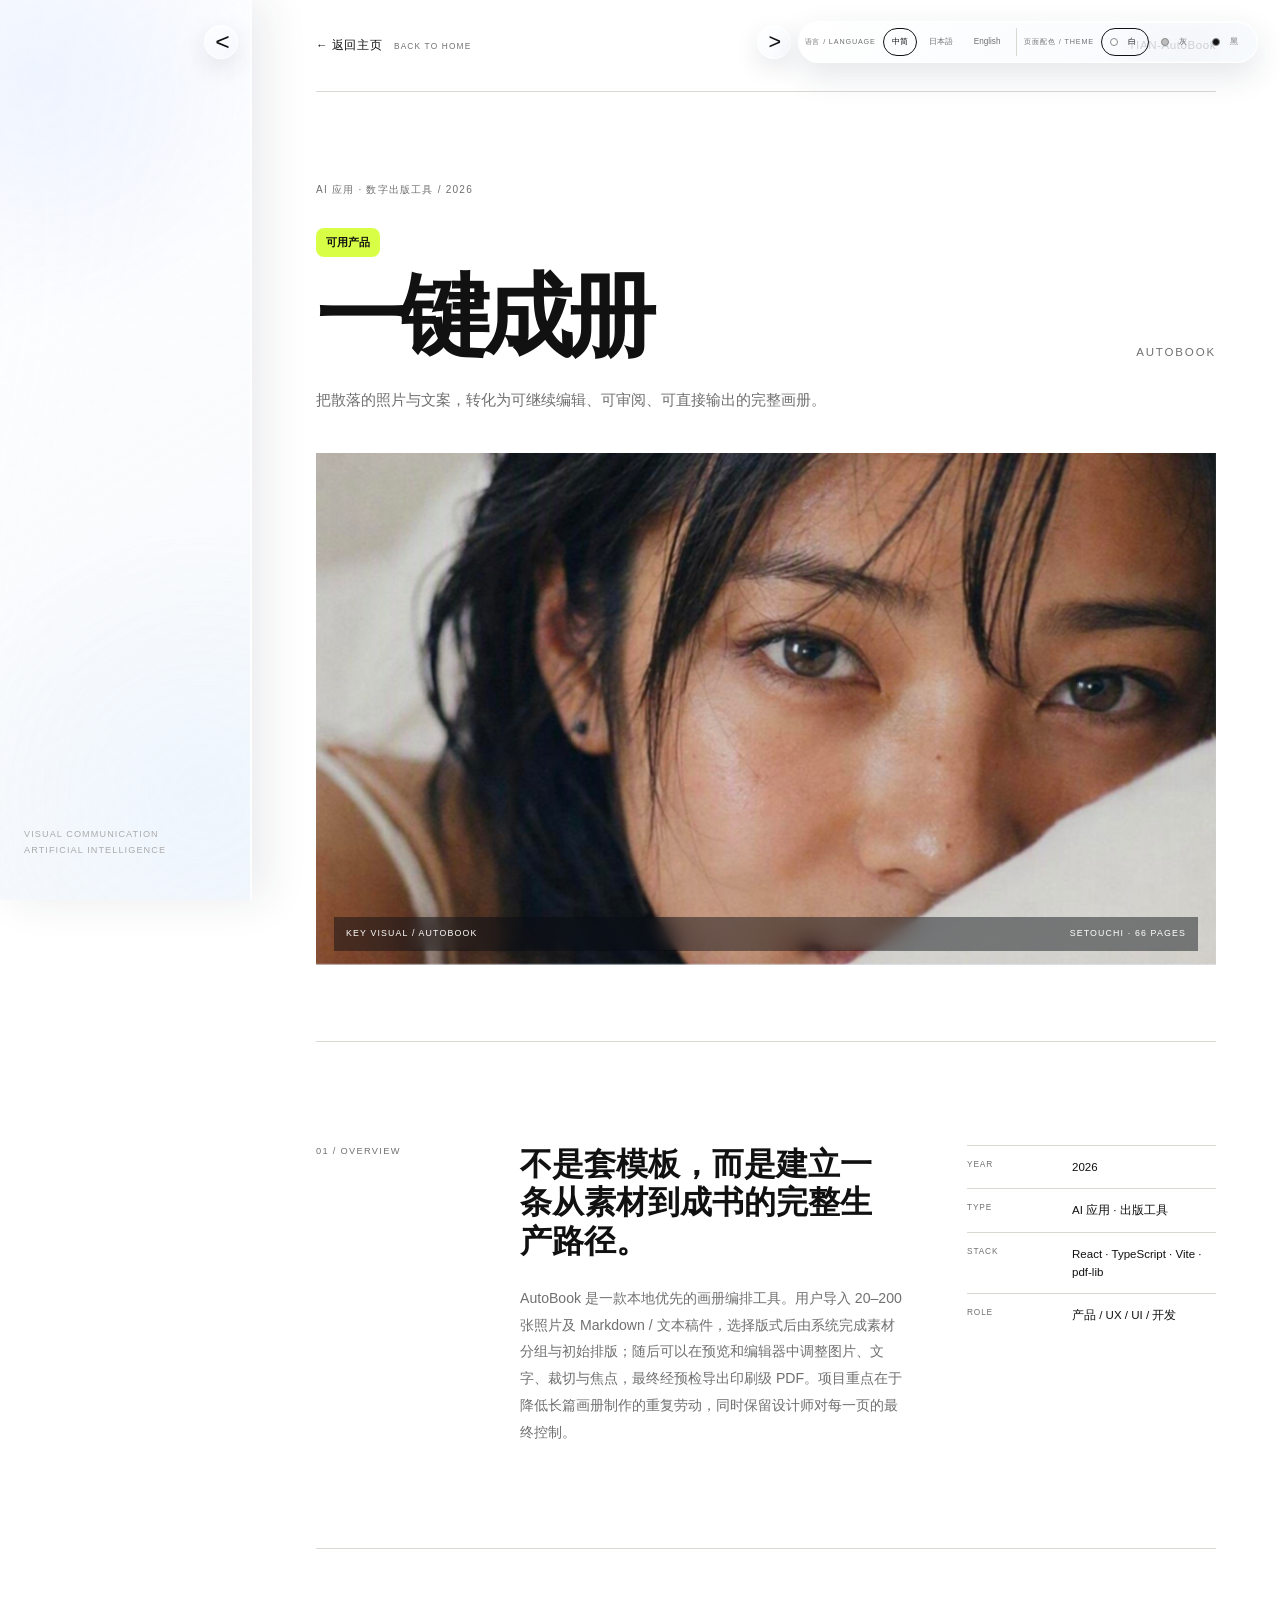
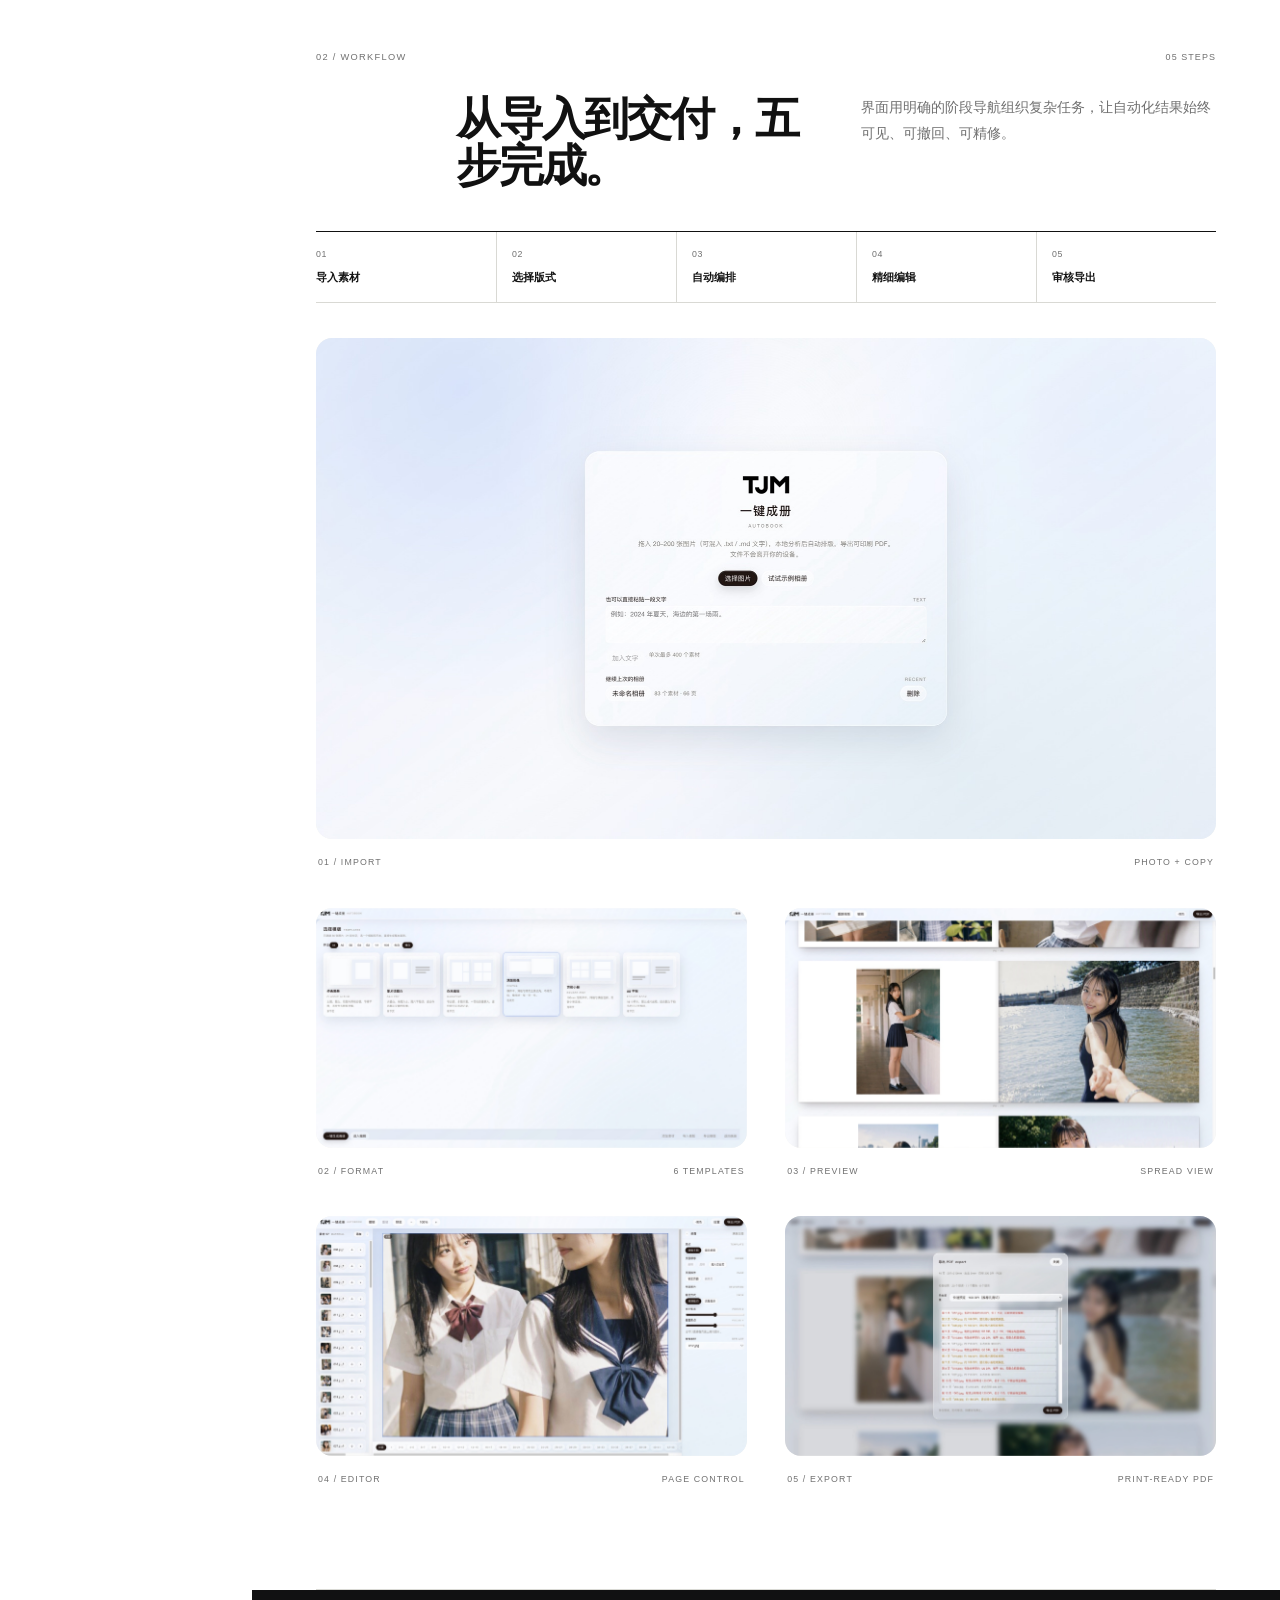
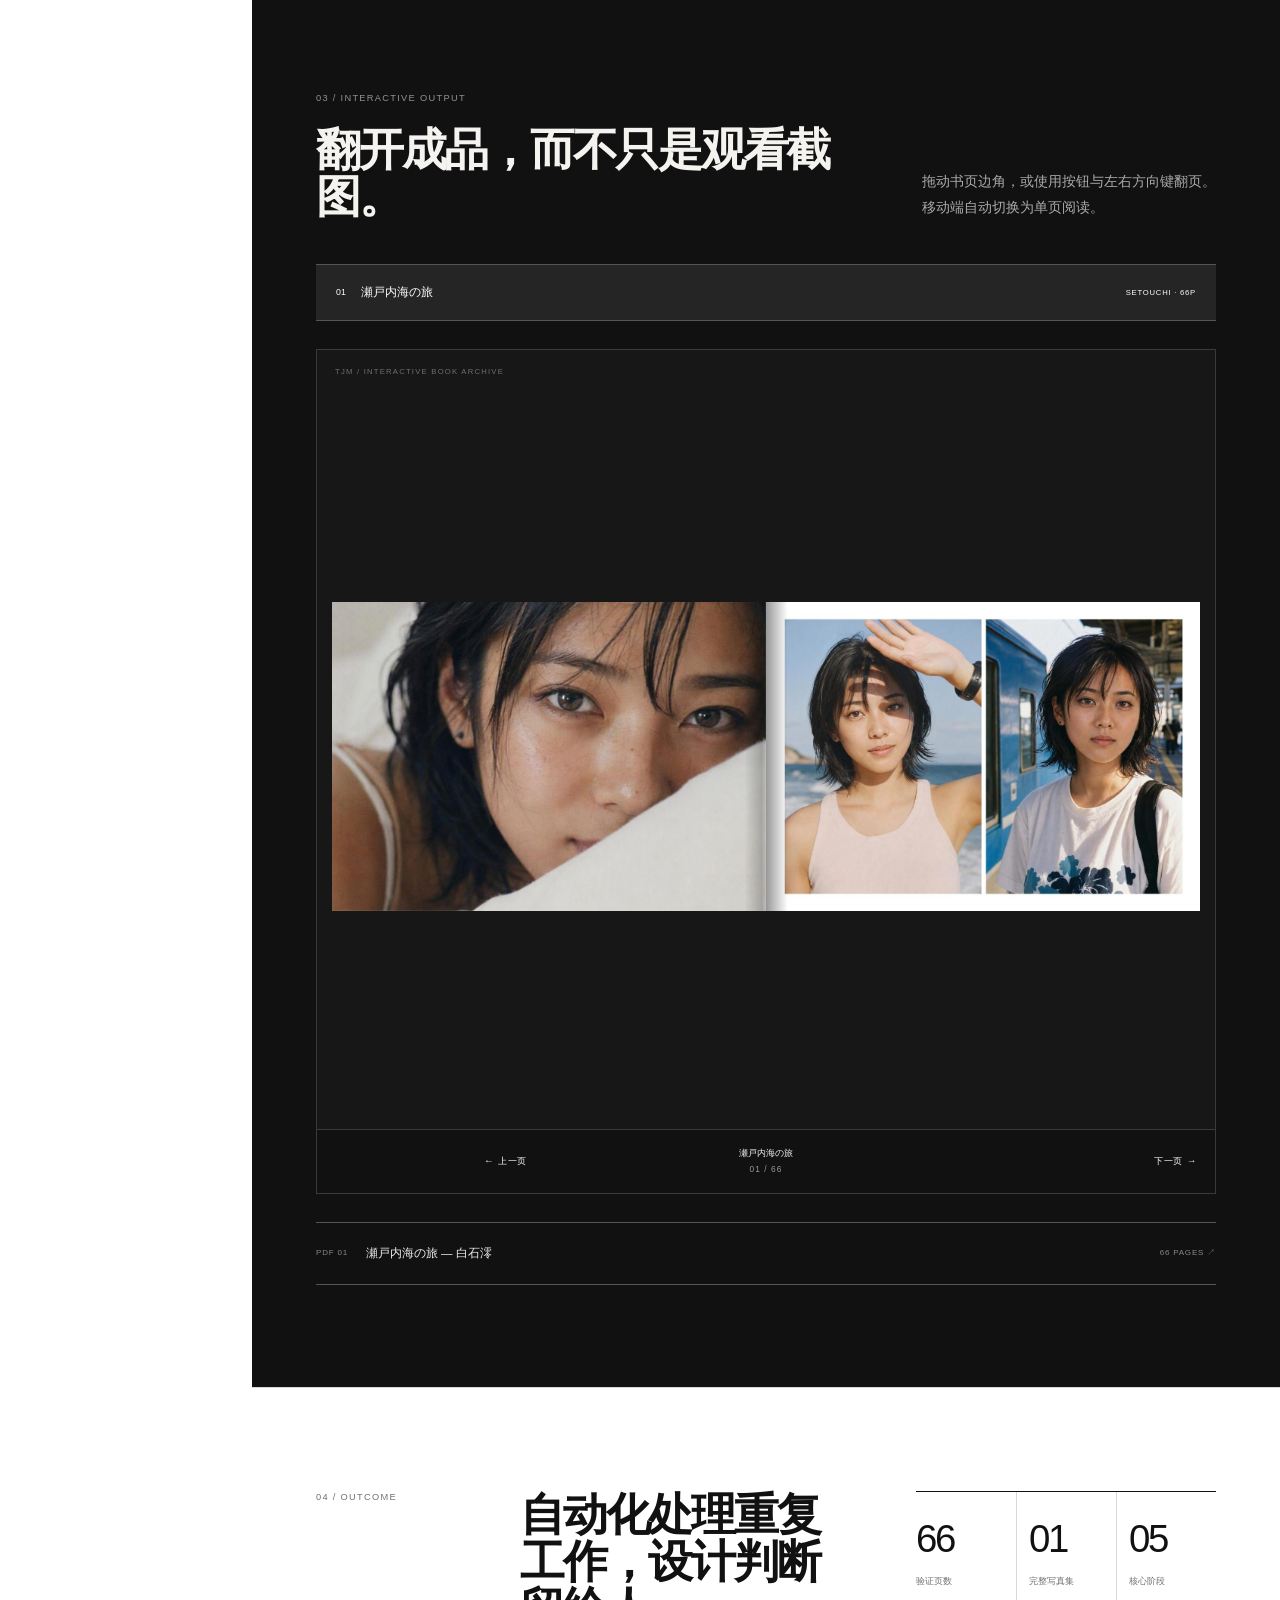
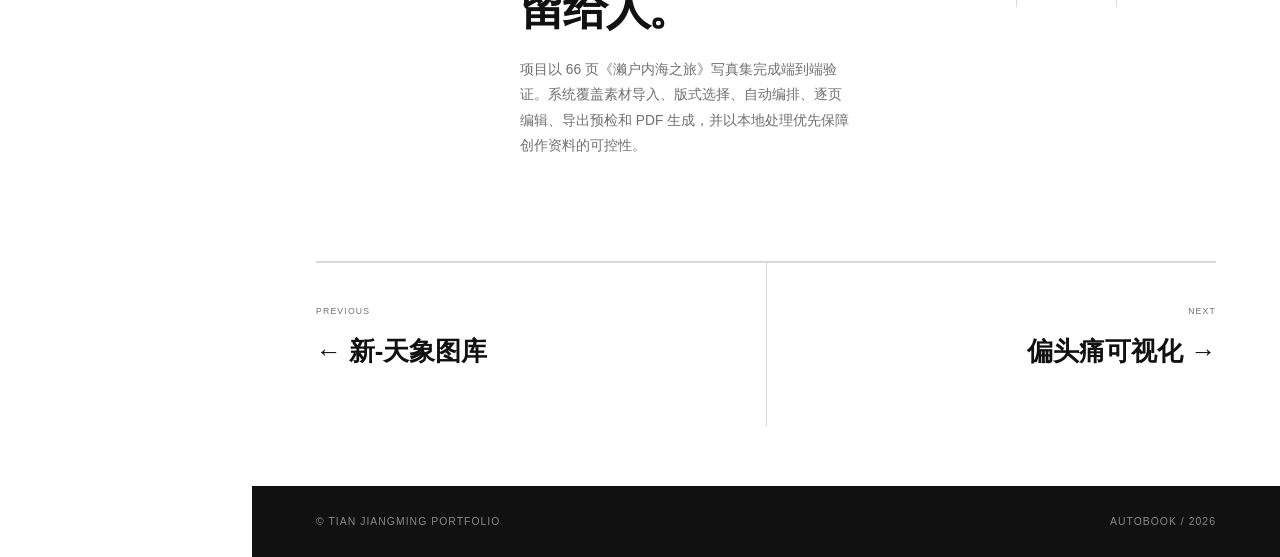
==== commit 2e83faa1: "统一一键成册项目名称" ====
--- a/index.html
+++ b/index.html
@@ -15,13 +15,13 @@
   <link rel="shortcut icon" href="assets/favicon.png">
   <link rel="stylesheet" href="portfolio-motion.css?v=20260912">
 </head>
-<body class="unified-project-page" data-title-hans="一键成册 AutoBook | 天将明作品集" data-title-ja="AutoBook ワンクリック製本 | 天将明ポートフォリオ" data-title-en="AutoBook — One-click Bookmaking | Tian Jiangming Portfolio">
+<body class="unified-project-page" data-project-id="applied-project-08" data-title-hans="一键成册 AutoBook | 天将明作品集" data-title-ja="AutoBook ワンクリック製本 | 天将明ポートフォリオ" data-title-en="AutoBook — One-click Bookmaking | Tian Jiangming Portfolio">
   <aside class="sidebar"><div class="sidebar-inner d-flex flex-column"></div></aside>
   <main class="page-holder">
     <header class="mobile-header"><button class="navbar-toggler" type="button">菜单 / MENU</button><a href="https://tianming332.github.io/JiangmingTian_Portfolio_Final/?from=project#all-works" data-preserve-preferences data-main-return>天将明</a></header>
     <div class="project-progress" aria-hidden="true"><i id="progressBar"></i></div>
     <div class="project-root"><article class="project-article" id="project">
-      <div class="project-return"><a href="https://tianming332.github.io/JiangmingTian_Portfolio_Final/?from=project#all-works" data-preserve-preferences data-main-return><span data-i18n data-i18n-hans="← 返回主页" data-i18n-ja="← ホームへ戻る" data-i18n-en="← Back to Home">← 返回主页</span> <small>BACK TO HOME</small></a><span>TIAN-applied-project-08</span></div>
+      <div class="project-return"><a href="https://tianming332.github.io/JiangmingTian_Portfolio_Final/?from=project#all-works" data-preserve-preferences data-main-return><span data-i18n data-i18n-hans="← 返回主页" data-i18n-ja="← ホームへ戻る" data-i18n-en="← Back to Home">← 返回主页</span> <small>BACK TO HOME</small></a><span>TIAN-AutoBook</span></div>
 
       <section class="project-detail-hero" data-project-section>
         <div class="project-heading">
